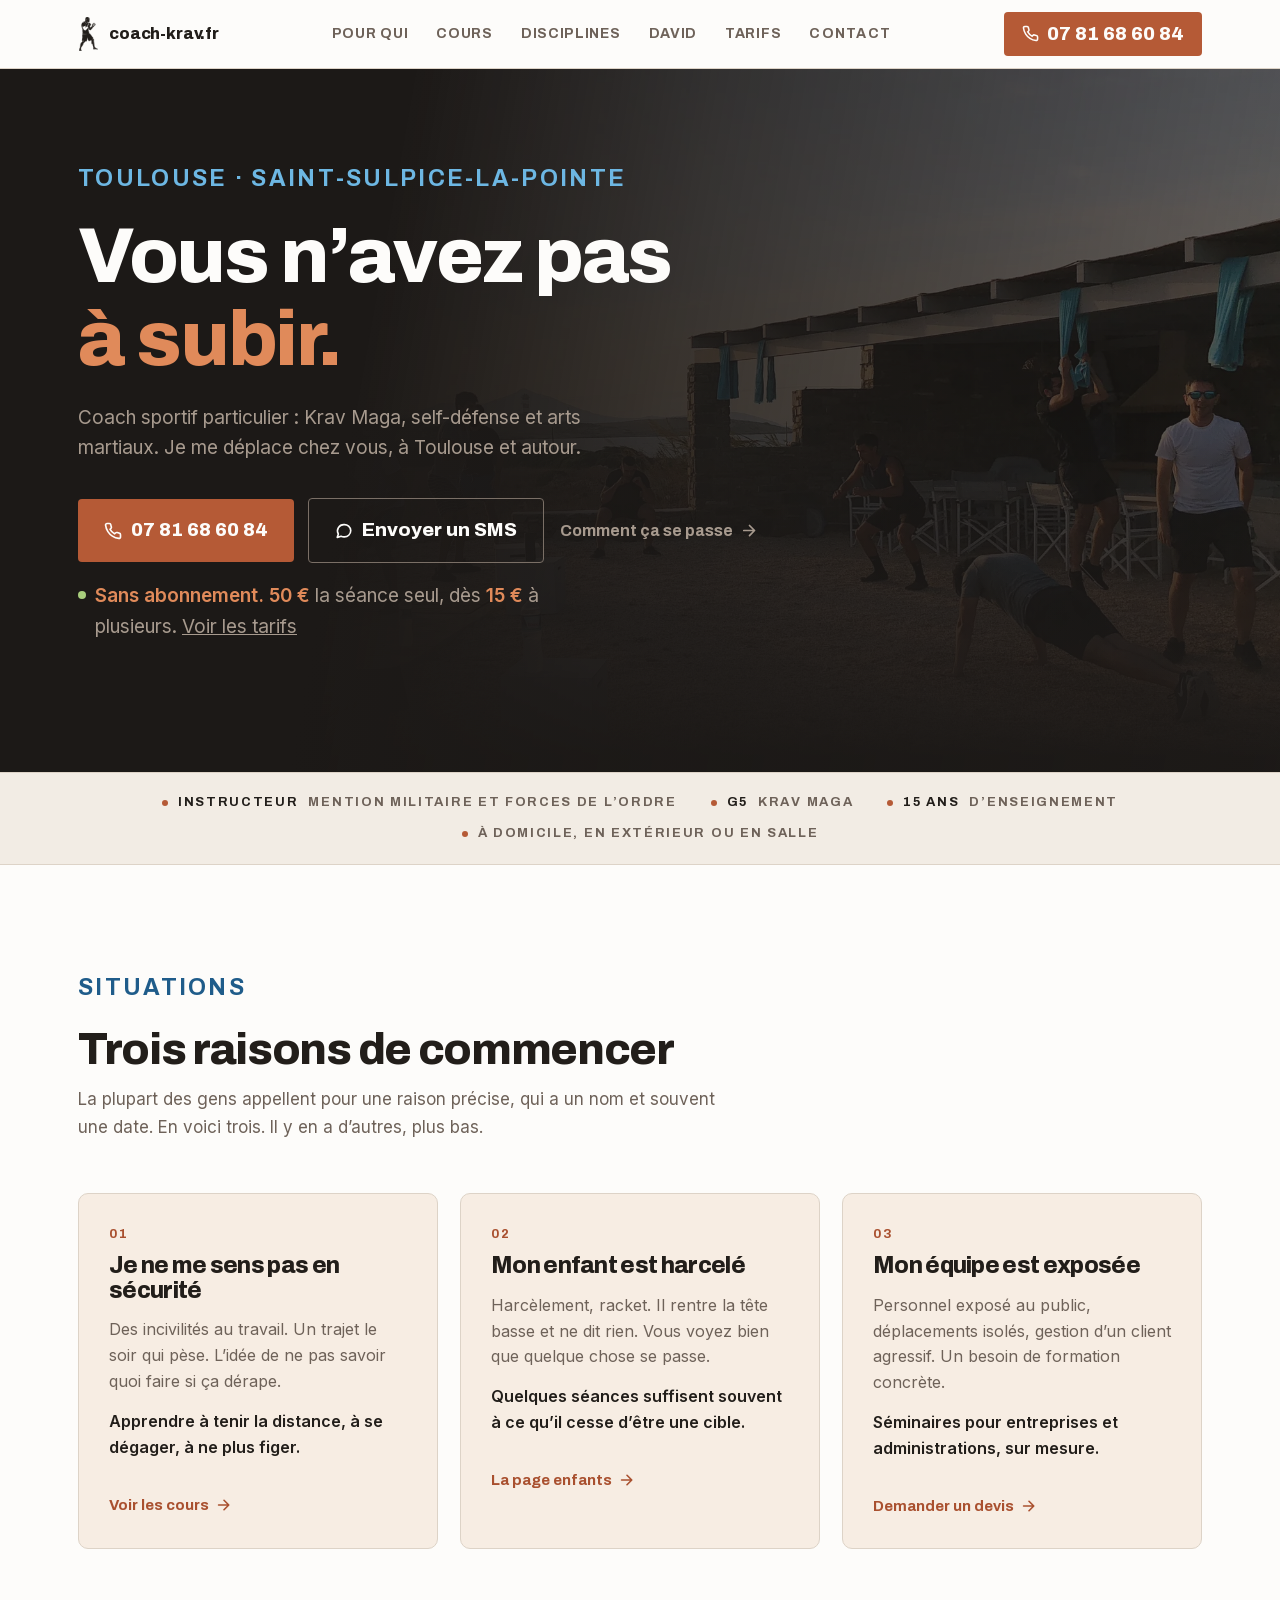
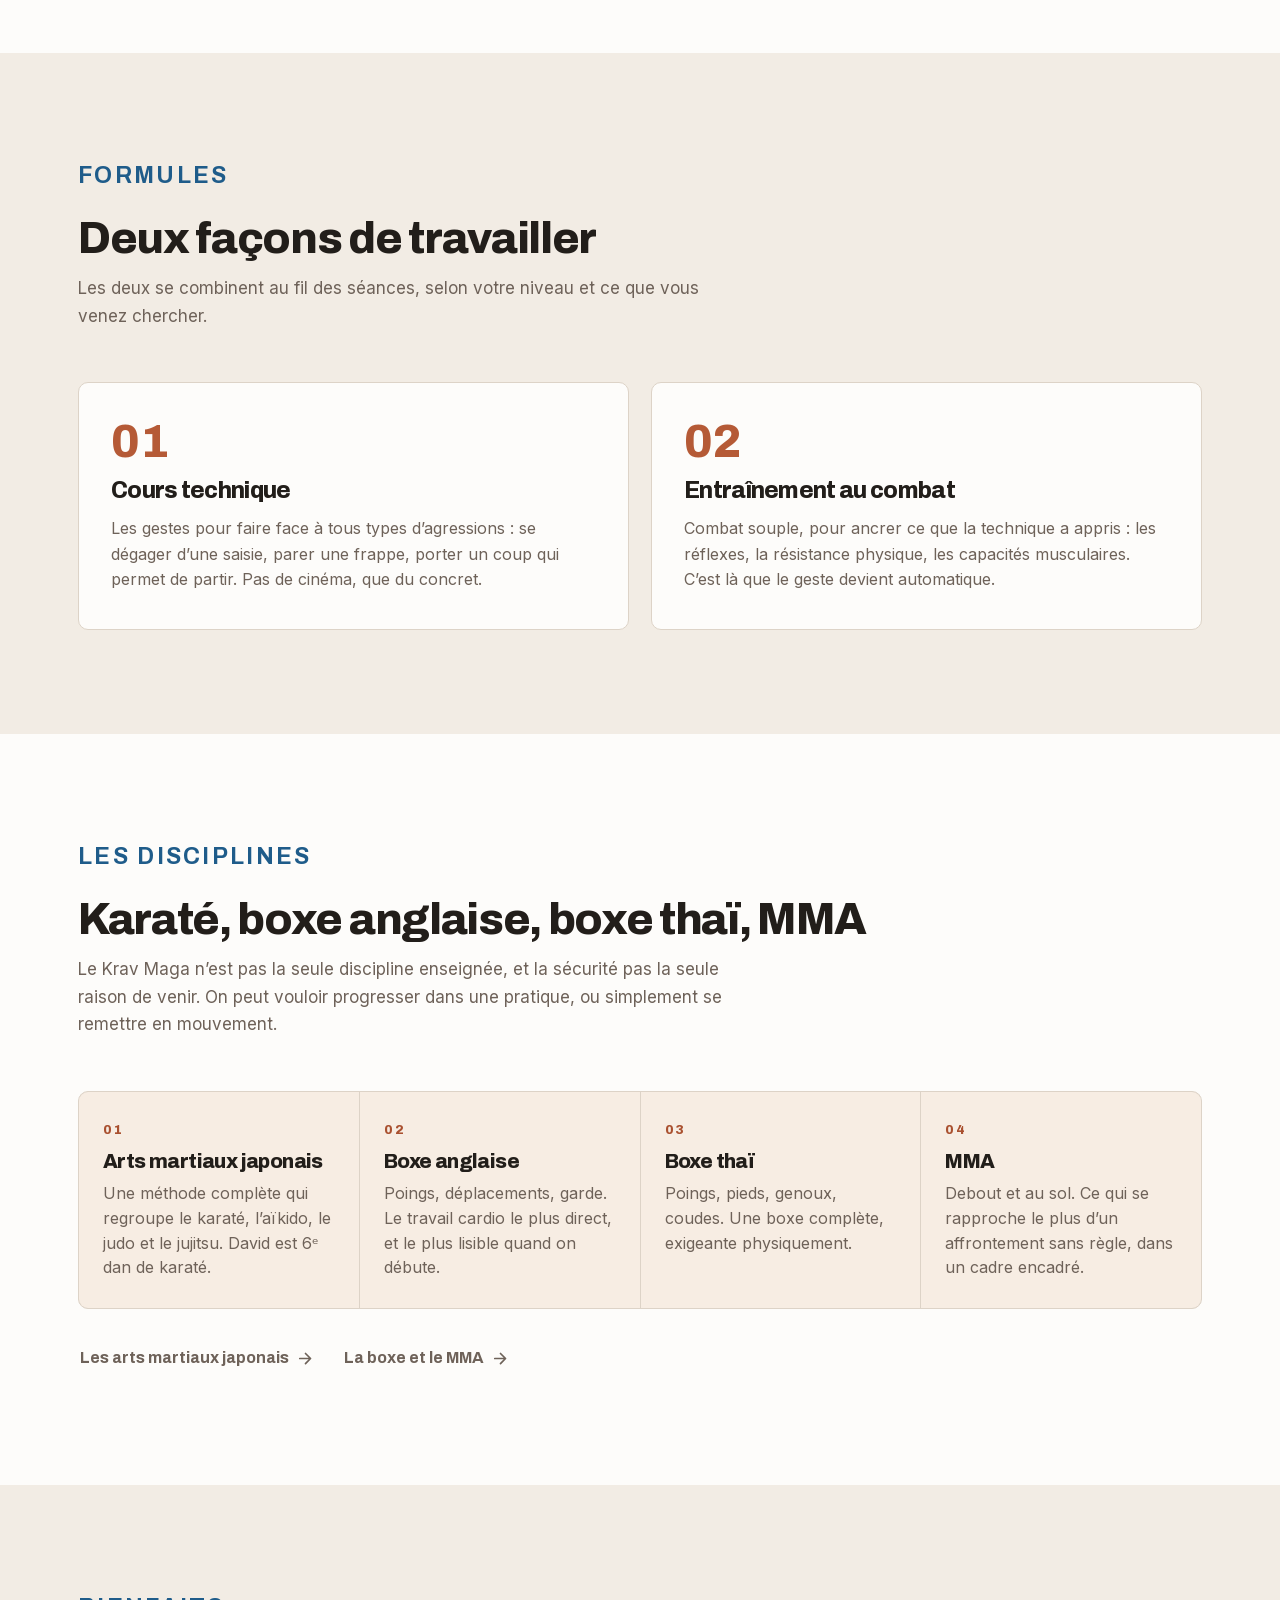
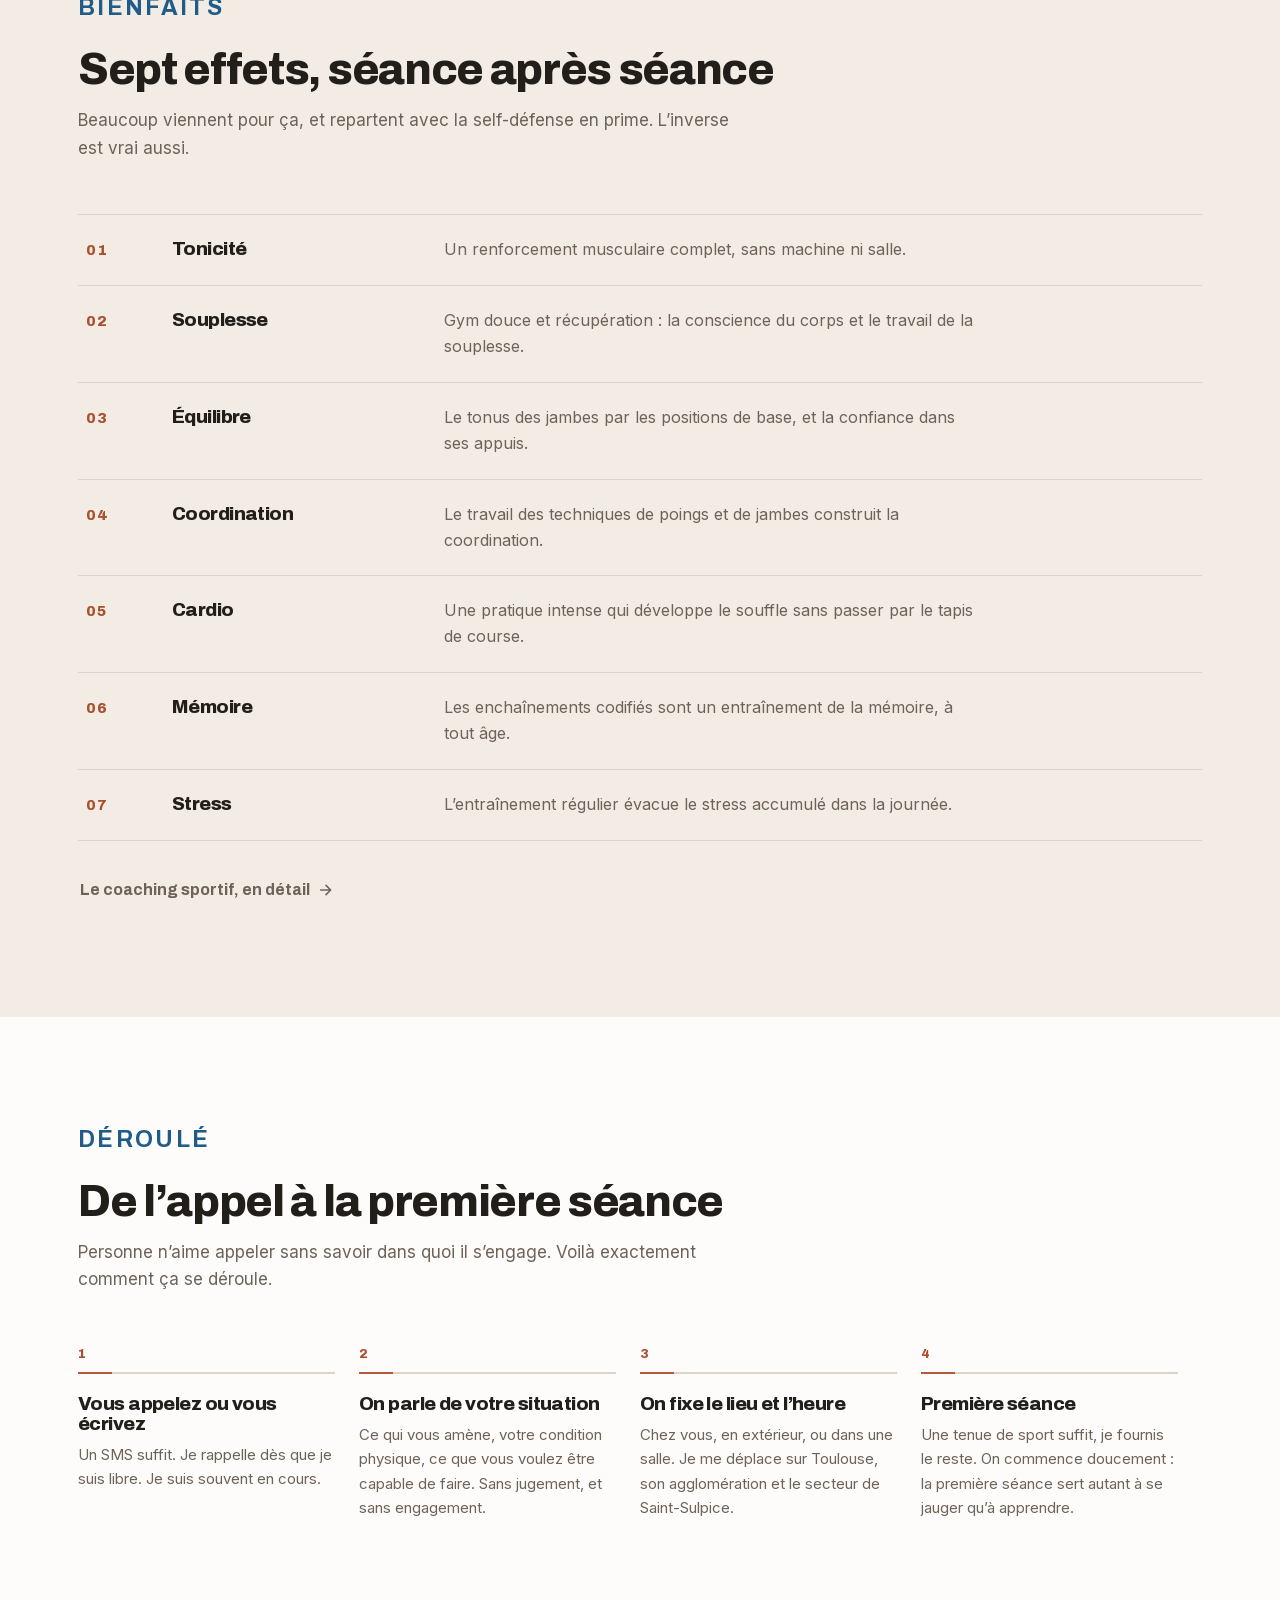
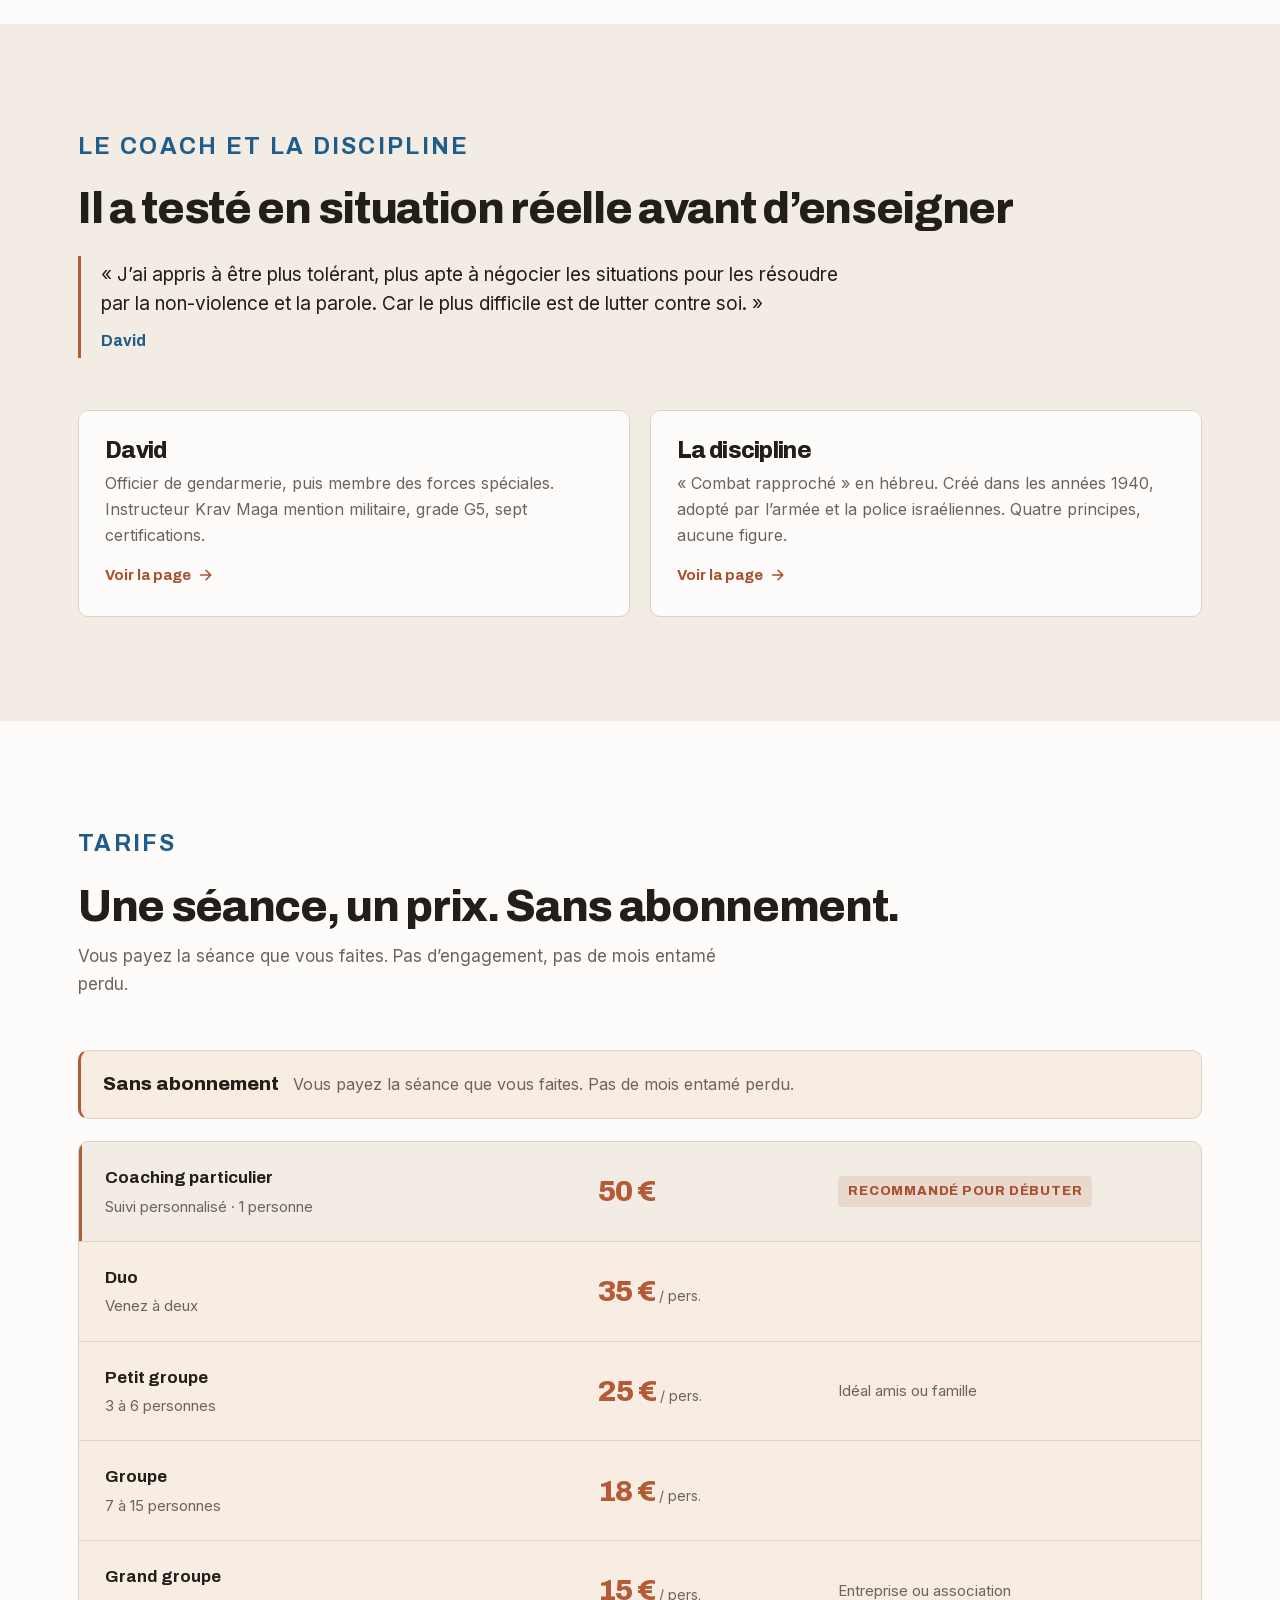
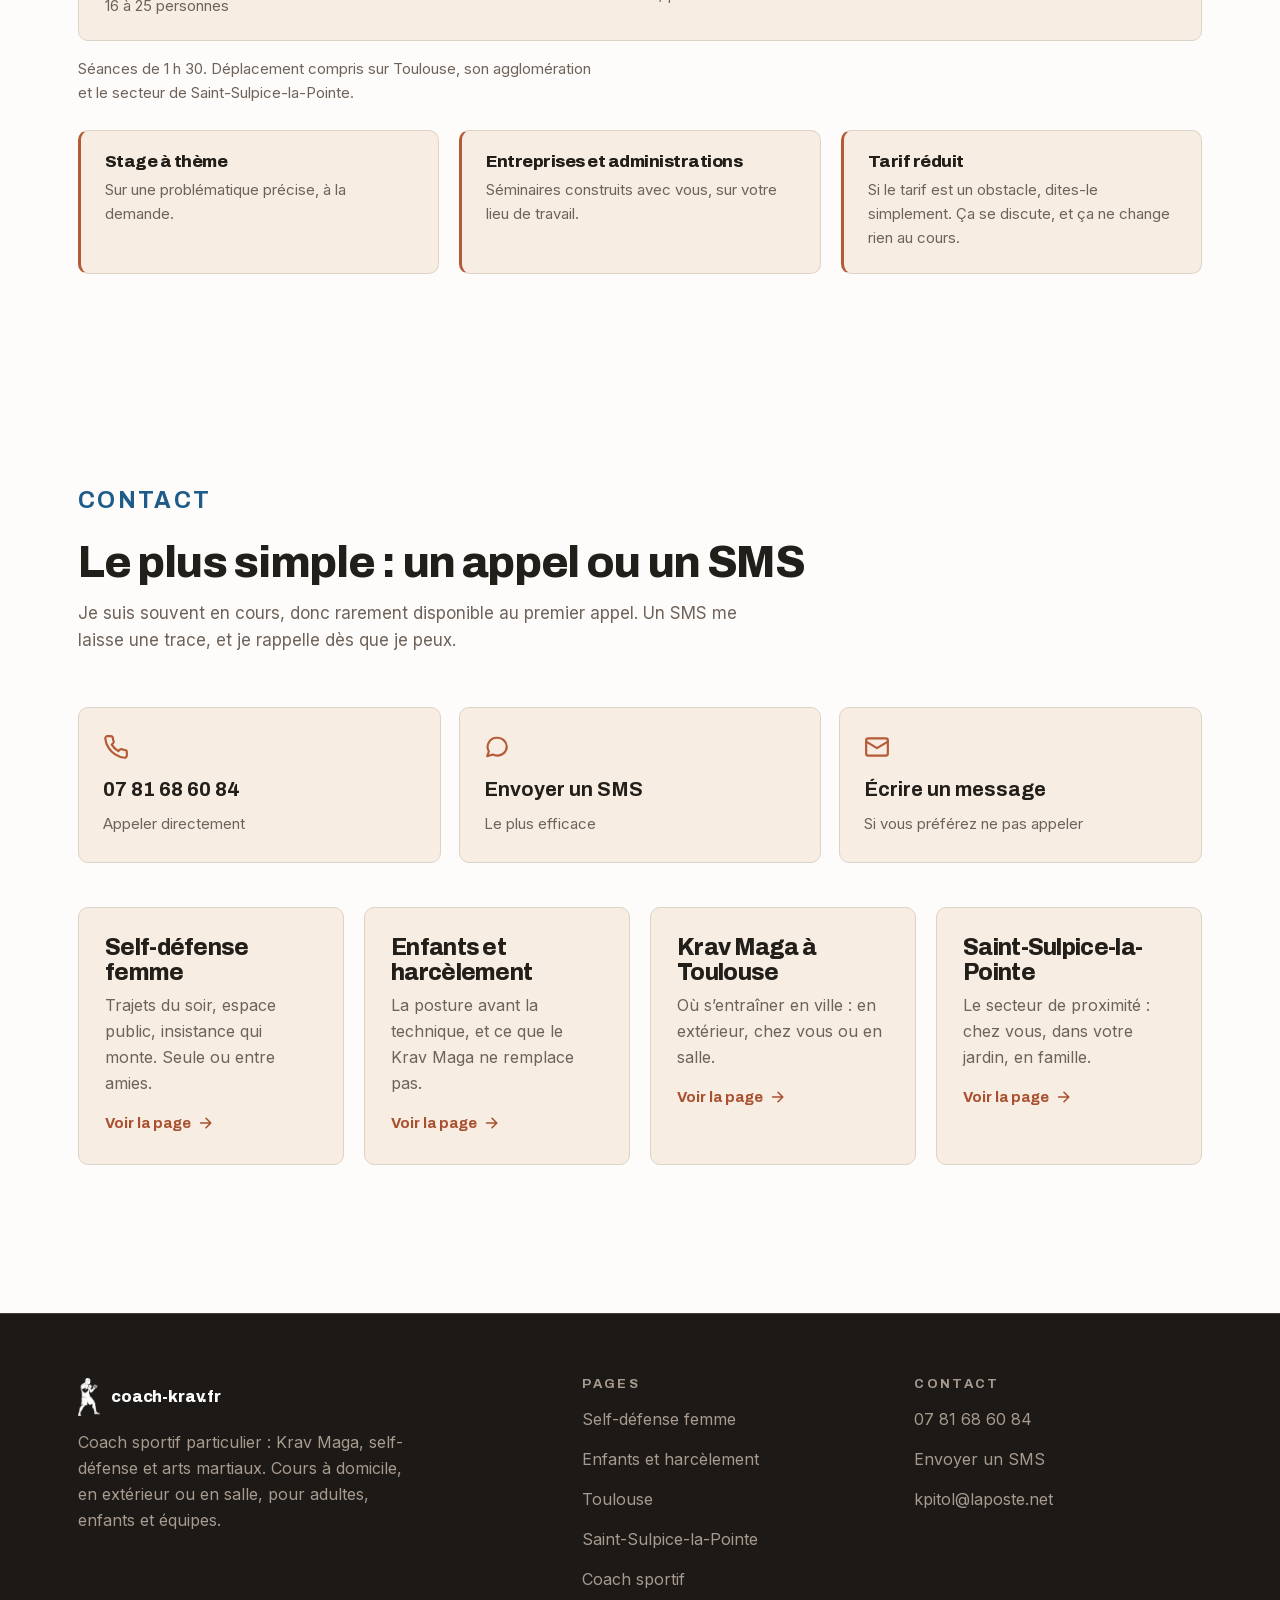
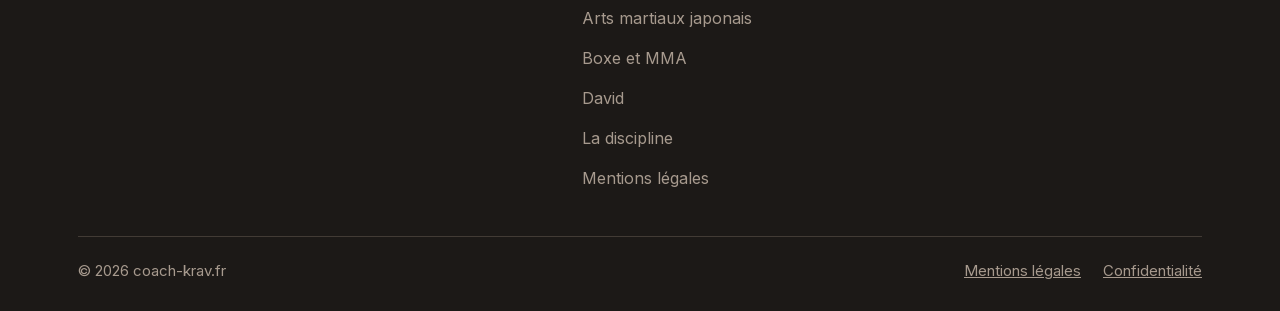
==== index.html @ d5f02aaf "feat(front): six pages ne menaient nulle part, et les donnees structurees annoncaient une savate L'a" ====
<!DOCTYPE html>
<html lang="fr">
<head>
<meta charset="UTF-8">
<meta name="viewport" content="width=device-width, initial-scale=1">
<title>Coach Krav Maga à Toulouse, self-défense à domicile</title>
<meta name="description" content="Coach sportif particulier à Toulouse : Krav Maga, self-défense, karaté, boxe et MMA. Ancien gendarme. À domicile ou en extérieur, sans abonnement.">
<meta name="author" content="coach-krav.fr">
<meta name="robots" content="index, follow">
<meta name="theme-color" content="#FDFCFA">
<link rel="canonical" href="https://coach-krav.fr/">

<meta property="og:type" content="website">
<meta property="og:locale" content="fr_FR">
<meta property="og:site_name" content="coach-krav.fr">
<meta property="og:title" content="Coach Krav Maga à Toulouse, self-défense à domicile">
<meta property="og:description" content="Instructeur Krav Maga mention militaire et forces de l’ordre. Cours particuliers à Toulouse et Saint-Sulpice-la-Pointe, à domicile ou en extérieur. Aussi karaté, boxe et MMA.">
<meta property="og:url" content="https://coach-krav.fr/">
<meta property="og:image" content="https://coach-krav.fr/assets/cours-groupe-1400.jpg">
<meta property="og:image:width" content="1400">
<meta property="og:image:height" content="1050">
<meta property="og:image:alt" content="Cours collectif de Krav Maga en extérieur, en fin de journée">
<meta name="twitter:card" content="summary_large_image">

<link rel="icon" type="image/png" sizes="32x32" href="/assets/favicon-32.png">
<link rel="icon" type="image/png" sizes="16x16" href="/assets/favicon-16.png">
<link rel="apple-touch-icon" href="/assets/apple-touch-icon.png">
<link rel="manifest" href="/site.webmanifest">

<link rel="preload" as="style" href="/assets/site.css">
<link rel="preload" as="font" type="font/woff2" href="/assets/fonts/archivo-var.woff2" crossorigin>
<link rel="preload" as="font" type="font/woff2" href="/assets/fonts/inter-var.woff2" crossorigin>
<link rel="preload" as="image" href="/assets/cours-groupe-1200.webp" imagesrcset="/assets/cours-groupe-800.webp 800w, /assets/cours-groupe-1200.webp 1200w, /assets/cours-groupe-2000.webp 2000w" imagesizes="100vw" fetchpriority="high">

<style>@font-face{font-family:Archivo;src:url(/assets/fonts/archivo-var.woff2) format('woff2');font-weight:100 900;font-style:normal;font-display:swap}@font-face{font-family:InterVF;src:url(/assets/fonts/inter-var.woff2) format('woff2');font-weight:100 900;font-style:normal;font-display:swap}</style>
<link rel="stylesheet" href="/assets/site.css">

<script type="application/ld+json">
{
  "@context":"https://schema.org",
  "@type":"SportsActivityLocation",
  "name":"coach-krav.fr, Coach Krav Maga Toulouse",
  "description":"Coach particulier de Krav Maga, self-défense et sports de combat. Cours à domicile, en extérieur ou en salle, sur Toulouse et Saint-Sulpice-la-Pointe.",
  "url":"https://coach-krav.fr/",
  "image":"https://coach-krav.fr/assets/cours-groupe-1400.jpg",
  "telephone":"+33781686084",
  "priceRange":"15€ - 50€",
  "currenciesAccepted":"EUR",
  "address":{"@type":"PostalAddress","addressLocality":"Saint-Sulpice-la-Pointe","postalCode":"81370","addressRegion":"Occitanie","addressCountry":"FR"},
  "areaServed":[
    {"@type":"City","name":"Toulouse"},
    {"@type":"City","name":"Saint-Sulpice-la-Pointe"},
    {"@type":"AdministrativeArea","name":"Haute-Garonne"},
    {"@type":"AdministrativeArea","name":"Tarn"}
  ],
  "sport":["Krav Maga","Self-défense","Karaté","Aïkido","Judo","Jujitsu","Boxe anglaise","Boxe thaïlandaise","Arts martiaux mixtes"],
  "makesOffer":[
    {"@type":"Offer","name":"Cours particulier","price":"50","priceCurrency":"EUR"},
    {"@type":"Offer","name":"Cours à deux","price":"35","priceCurrency":"EUR"},
    {"@type":"Offer","name":"Petit groupe, 3 à 6 personnes","price":"25","priceCurrency":"EUR"}
  ]
}
</script>
</head>
<body>

<a class="skip" href="#contenu">Aller au contenu</a>

<header id="tete">
  <div class="wrap tete">
    <a class="marque" href="#haut" aria-label="coach-krav.fr, accueil">
      <span class="marque-glyphe" aria-hidden="true"></span>
      <span>coach-krav.fr</span>
    </a>
    <nav class="nav" id="menu" aria-label="Navigation principale">
      <a href="#situations">Pour qui</a>
      <a href="#formules">Cours</a>
      <a href="#disciplines">Disciplines</a>
      <a href="/le-coach/">David</a>
      <a href="#tarifs">Tarifs</a>
      <button type="button" class="nav-bouton" data-ouvre="ecrire">Contact</button>
    </nav>
    <a class="tel-tete" href="tel:+33781686084">
      <svg viewBox="0 0 24 24" fill="none" stroke="currentColor" stroke-width="2.2" stroke-linecap="round" aria-hidden="true" style="width:17px;height:17px"><path d="M22 16.9v3a2 2 0 0 1-2.2 2 19.8 19.8 0 0 1-8.6-3.1 19.5 19.5 0 0 1-6-6A19.8 19.8 0 0 1 2.1 4.2 2 2 0 0 1 4.1 2h3a2 2 0 0 1 2 1.7c.1.9.3 1.8.7 2.7a2 2 0 0 1-.5 2.1L8.1 9.8a16 16 0 0 0 6 6l1.3-1.2a2 2 0 0 1 2.1-.5c.9.4 1.8.6 2.7.7a2 2 0 0 1 1.8 2.1z"/></svg>
      07 81 68 60 84
    </a>
    <button class="burger" id="burger" aria-label="Ouvrir le menu" aria-expanded="false" aria-controls="menu">
      <svg viewBox="0 0 24 24" fill="none" stroke="currentColor" stroke-width="2.2" stroke-linecap="round" aria-hidden="true"><path d="M3 6h18M3 12h18M3 18h18"/></svg>
    </button>
  </div>
</header>

<main id="contenu">

<section class="hero" id="haut">
  <div class="hero-photo">
    <picture>
      <source type="image/webp" srcset="/assets/cours-groupe-800.webp 800w, /assets/cours-groupe-1200.webp 1200w, /assets/cours-groupe-2000.webp 2000w" sizes="100vw">
      <img src="/assets/cours-groupe-1400.jpg" srcset="/assets/cours-groupe-800.jpg 800w, /assets/cours-groupe-1400.jpg 1400w" sizes="100vw" alt="Cours collectif de Krav Maga en extérieur, en fin de journée" width="1400" height="1050" fetchpriority="high">
    </picture>
  </div>
  <div class="hero-voile"></div>
  <div class="wrap">
    <div class="hero-in">
      <p class="eyebrow">Toulouse · Saint-Sulpice-la-Pointe</p>
      <h1>Vous n’avez pas<em>à subir.</em></h1>
      <p>Coach sportif particulier : Krav Maga, self-défense et arts martiaux. Je me déplace chez vous, à Toulouse et autour.</p>
      <div class="actes">
        <a class="btn btn-1" href="tel:+33781686084">
          <svg viewBox="0 0 24 24" fill="none" stroke="currentColor" stroke-width="2.2" stroke-linecap="round" aria-hidden="true"><path d="M22 16.9v3a2 2 0 0 1-2.2 2 19.8 19.8 0 0 1-8.6-3.1 19.5 19.5 0 0 1-6-6A19.8 19.8 0 0 1 2.1 4.2 2 2 0 0 1 4.1 2h3a2 2 0 0 1 2 1.7c.1.9.3 1.8.7 2.7a2 2 0 0 1-.5 2.1L8.1 9.8a16 16 0 0 0 6 6l1.3-1.2a2 2 0 0 1 2.1-.5c.9.4 1.8.6 2.7.7a2 2 0 0 1 1.8 2.1z"/></svg>
          07 81 68 60 84
        </a>
        <a class="btn btn-2" href="sms:+33781686084?&amp;body=Bonjour, je souhaite des informations sur les cours.">
          <svg viewBox="0 0 24 24" fill="none" stroke="currentColor" stroke-width="2.2" stroke-linecap="round" stroke-linejoin="round" aria-hidden="true"><path d="M21 11.5a8.4 8.4 0 0 1-9 8.4 8.9 8.9 0 0 1-3.9-.9L3 20.5l1.5-4.4A8.4 8.4 0 0 1 12 3.5a8.4 8.4 0 0 1 9 8z"/></svg>
          Envoyer un SMS
        </a>
        <a class="lien-doux" href="#deroule">Comment ça se passe<span aria-hidden="true"></span></a>
      </div>
      <p class="note"><span><b>Sans abonnement.</b> <b>50 €</b> la séance seul, dès <b>15 €</b> à plusieurs. <a href="#tarifs">Voir les tarifs</a></span></p>
    </div>
  </div>
</section>

<div class="preuve">
  <div class="wrap">
    <ul>
      <li><b>Instructeur</b> mention militaire et forces de l’ordre</li>
      <li><b>G5</b> Krav Maga</li>
      <li><b>15 ans</b> d’enseignement</li>
      <li>À domicile, en extérieur ou en salle</li>
    </ul>
  </div>
</div>

<nav class="rail" aria-label="Sections de la page">
  <a href="#situations">Pour qui</a>
  <a href="#formules">Cours</a>
  <a href="#disciplines">Disciplines</a>
  <a href="#bienfaits">Bienfaits</a>
  <a href="#deroule">Déroulé</a>
  <a href="#fond">David</a>
  <a href="#tarifs">Tarifs</a>
  <a href="#contact">Contact</a>
</nav>

<section class="sec" id="situations">
  <div class="wrap">
    <div class="head monte">
      <p class="eyebrow">Situations</p>
      <h2>Trois raisons de commencer</h2>
      <p class="lead">La plupart des gens appellent pour une raison précise, qui a un nom et souvent une date. En voici trois. Il y en a d’autres, plus bas.</p>
    </div>
    <div class="trio">
      <details class="sit monte" open>
        <summary><h3><span class="sit-n">01</span>Je ne me sens pas en sécurité</h3></summary>
        <p>Des incivilités au travail. Un trajet le soir qui pèse. L’idée de ne pas savoir quoi faire si ça dérape.</p>
        <p class="rep">Apprendre à tenir la distance, à se dégager, à ne plus figer.</p>
        <a class="go" href="#formules">Voir les cours</a>
      </details>
      <details class="sit monte" open>
        <summary><h3><span class="sit-n">02</span>Mon enfant est harcelé</h3></summary>
        <p>Harcèlement, racket. Il rentre la tête basse et ne dit rien. Vous voyez bien que quelque chose se passe.</p>
        <p class="rep">Quelques séances suffisent souvent à ce qu’il cesse d’être une cible.</p>
        <a class="go" href="/enfants/">La page enfants</a>
      </details>
      <details class="sit monte" open>
        <summary><h3><span class="sit-n">03</span>Mon équipe est exposée</h3></summary>
        <p>Personnel exposé au public, déplacements isolés, gestion d’un client agressif. Un besoin de formation concrète.</p>
        <p class="rep">Séminaires pour entreprises et administrations, sur mesure.</p>
        <a class="go" href="#contact">Demander un devis</a>
      </details>
    </div>
  </div>
</section>

<section class="sec sec--pierre" id="formules">
  <div class="wrap">
    <div class="head monte">
      <p class="eyebrow">Formules</p>
      <h2>Deux façons de travailler</h2>
      <p class="lead">Les deux se combinent au fil des séances, selon votre niveau et ce que vous venez chercher.</p>
    </div>
    <div class="duo">
      <article class="form-c monte">
        <p class="n">01</p>
        <h3>Cours technique</h3>
        <p>Les gestes pour faire face à tous types d’agressions : se dégager d’une saisie, parer une frappe, porter un coup qui permet de partir. Pas de cinéma, que du concret.</p>
      </article>
      <article class="form-c monte">
        <p class="n">02</p>
        <h3>Entraînement au combat</h3>
        <p>Combat souple, pour ancrer ce que la technique a appris : les réflexes, la résistance physique, les capacités musculaires. C’est là que le geste devient automatique.</p>
      </article>
    </div>
  </div>
</section>

<section class="sec" id="disciplines">
  <div class="wrap">
    <div class="head monte">
      <p class="eyebrow">Les disciplines</p>
      <h2>Karaté, boxe anglaise, boxe thaï, MMA</h2>
      <p class="lead">Le Krav Maga n’est pas la seule discipline enseignée, et la sécurité pas la seule raison de venir. On peut vouloir progresser dans une pratique, ou simplement se remettre en mouvement.</p>
    </div>
    <div class="princ monte">
      <div>
        <p class="n">01</p><h3>Arts martiaux japonais</h3>
        <p>Une méthode complète qui regroupe le karaté, l’aïkido, le judo et le jujitsu. David est 6ᵉ dan de karaté.</p>
      </div>
      <div>
        <p class="n">02</p><h3>Boxe anglaise</h3>
        <p>Poings, déplacements, garde. Le travail cardio le plus direct, et le plus lisible quand on débute.</p>
      </div>
      <div>
        <p class="n">03</p><h3>Boxe thaï</h3>
        <p>Poings, pieds, genoux, coudes. Une boxe complète, exigeante physiquement.</p>
      </div>
      <div>
        <p class="n">04</p><h3>MMA</h3>
        <p>Debout et au sol. Ce qui se rapproche le plus d’un affrontement sans règle, dans un cadre encadré.</p>
      </div>
    </div>
    <div class="apres-grille">
      <a class="lien-doux" href="/arts-martiaux/">Les arts martiaux japonais<span aria-hidden="true"></span></a>
      <a class="lien-doux" href="/boxe-et-mma/">La boxe et le MMA<span aria-hidden="true"></span></a>
    </div>
  </div>
</section>

<section class="sec sec--pierre" id="bienfaits">
  <div class="wrap">
    <div class="head monte">
      <p class="eyebrow">Bienfaits</p>
      <h2>Sept effets, séance après séance</h2>
      <p class="lead">Beaucoup viennent pour ça, et repartent avec la self-défense en prime. L’inverse est vrai aussi.</p>
    </div>
    <div class="bloc-deplie">
    <ul class="bien monte" id="liste-bienfaits">
      <li><span class="num">01</span><h3>Tonicité</h3><p>Un renforcement musculaire complet, sans machine ni salle.</p></li>
      <li><span class="num">02</span><h3>Souplesse</h3><p>Gym douce et récupération : la conscience du corps et le travail de la souplesse.</p></li>
      <li><span class="num">03</span><h3>Équilibre</h3><p>Le tonus des jambes par les positions de base, et la confiance dans ses appuis.</p></li>
      <li><span class="num">04</span><h3>Coordination</h3><p>Le travail des techniques de poings et de jambes construit la coordination.</p></li>
      <li><span class="num">05</span><h3>Cardio</h3><p>Une pratique intense qui développe le souffle sans passer par le tapis de course.</p></li>
      <li><span class="num">06</span><h3>Mémoire</h3><p>Les enchaînements codifiés sont un entraînement de la mémoire, à tout âge.</p></li>
      <li><span class="num">07</span><h3>Stress</h3><p>L’entraînement régulier évacue le stress accumulé dans la journée.</p></li>
    </ul>
    <button type="button" class="deplier" data-nom="bienfaits" data-deplie="liste-bienfaits" data-garde="3" aria-expanded="false" aria-controls="liste-bienfaits" hidden></button>
    <div class="apres-grille">
      <a class="lien-doux" href="/coach-sportif/">Le coaching sportif, en détail<span aria-hidden="true"></span></a>
    </div>
    </div>
  </div>
</section>

<section class="sec" id="deroule">
  <div class="wrap">
    <div class="head monte">
      <p class="eyebrow">Déroulé</p>
      <h2>De l’appel à la première séance</h2>
      <p class="lead">Personne n’aime appeler sans savoir dans quoi il s’engage. Voilà exactement comment ça se déroule.</p>
    </div>
    <ol class="pas monte">
      <li>
        <h3>Vous appelez ou vous écrivez</h3>
        <div class="barre"></div>
        <p>Un SMS suffit. Je rappelle dès que je suis libre. Je suis souvent en cours.</p>
      </li>
      <li>
        <h3>On parle de votre situation</h3>
        <div class="barre"></div>
        <p>Ce qui vous amène, votre condition physique, ce que vous voulez être capable de faire. Sans jugement, et sans engagement.</p>
      </li>
      <li>
        <h3>On fixe le lieu et l’heure</h3>
        <div class="barre"></div>
        <p>Chez vous, en extérieur, ou dans une salle. Je me déplace sur Toulouse, son agglomération et le secteur de Saint-Sulpice.</p>
      </li>
      <li>
        <h3>Première séance</h3>
        <div class="barre"></div>
        <p>Une tenue de sport suffit, je fournis le reste. On commence doucement : la première séance sert autant à se jauger qu’à apprendre.</p>
      </li>
    </ol>
  </div>
</section>

<section class="sec sec--pierre" id="fond">
  <div class="wrap">
    <div class="head monte">
      <p class="eyebrow">Le coach et la discipline</p>
      <h2>Il a testé en situation réelle avant d’enseigner</h2>
      <blockquote>« J’ai appris à être plus tolérant, plus apte à négocier les situations pour les résoudre par la non-violence et la parole. Car le plus difficile est de lutter contre soi. »<cite>David</cite></blockquote>
    </div>
    <div class="renvois monte">
      <a class="renvoi" href="/le-coach/">
        <h3>David</h3>
        <p>Officier de gendarmerie, puis membre des forces spéciales. Instructeur Krav Maga mention militaire, grade G5, sept certifications.</p>
        <span>Voir la page</span>
      </a>
      <a class="renvoi" href="/la-discipline/">
        <h3>La discipline</h3>
        <p>« Combat rapproché » en hébreu. Créé dans les années 1940, adopté par l’armée et la police israéliennes. Quatre principes, aucune figure.</p>
        <span>Voir la page</span>
      </a>
    </div>
  </div>
</section>

<section class="sec" id="tarifs">
  <div class="wrap">
    <div class="head monte">
      <p class="eyebrow">Tarifs</p>
      <h2>Une séance, un prix. Sans abonnement.</h2>
      <p class="lead">Vous payez la séance que vous faites. Pas d’engagement, pas de mois entamé perdu.</p>
    </div>
    <div class="offre monte">
      <b>Sans abonnement</b>
      <span>Vous payez la séance que vous faites. Pas de mois entamé perdu.</span>
    </div>
    <div class="tarifs monte">
      <div class="l l--phare">
        <div><p class="t">Coaching particulier</p><p class="d">Suivi personnalisé · 1 personne</p></div>
        <p class="p">50 €</p>
        <p class="m"><span class="ecusson">Recommandé pour débuter</span></p>
      </div>
      <div class="l">
        <div><p class="t">Duo</p><p class="d">Venez à deux</p></div>
        <p class="p">35 €<small> / pers.</small></p>
        <p class="m"></p>
      </div>
      <div class="l">
        <div><p class="t">Petit groupe</p><p class="d">3 à 6 personnes</p></div>
        <p class="p">25 €<small> / pers.</small></p>
        <p class="m">Idéal amis ou famille</p>
      </div>
      <div class="l">
        <div><p class="t">Groupe</p><p class="d">7 à 15 personnes</p></div>
        <p class="p">18 €<small> / pers.</small></p>
        <p class="m"></p>
      </div>
      <div class="l">
        <div><p class="t">Grand groupe</p><p class="d">16 à 25 personnes</p></div>
        <p class="p">15 €<small> / pers.</small></p>
        <p class="m">Entreprise ou association</p>
      </div>
    </div>
    <p class="duree">Séances de 1 h 30. Déplacement compris sur Toulouse, son agglomération et le secteur de Saint-Sulpice-la-Pointe.</p>
    <div class="extras monte">
      <div><h3>Stage à thème</h3><p>Sur une problématique précise, à la demande.</p></div>
      <div><h3>Entreprises et administrations</h3><p>Séminaires construits avec vous, sur votre lieu de travail.</p></div>
      <div><h3>Tarif réduit</h3><p>Si le tarif est un obstacle, dites-le simplement. Ça se discute, et ça ne change rien au cours.</p></div>
    </div>
  </div>
</section>

<section class="sec" id="contact">
  <div class="wrap">
    <div class="head monte">
      <p class="eyebrow">Contact</p>
      <h2>Le plus simple : un appel ou un SMS</h2>
      <p class="lead">Je suis souvent en cours, donc rarement disponible au premier appel. Un SMS me laisse une trace, et je rappelle dès que je peux.</p>
    </div>
    <div class="canaux monte">
      <a class="canal" href="tel:+33781686084">
        <svg viewBox="0 0 24 24" fill="none" stroke="currentColor" stroke-width="2" stroke-linecap="round" aria-hidden="true"><path d="M22 16.9v3a2 2 0 0 1-2.2 2 19.8 19.8 0 0 1-8.6-3.1 19.5 19.5 0 0 1-6-6A19.8 19.8 0 0 1 2.1 4.2 2 2 0 0 1 4.1 2h3a2 2 0 0 1 2 1.7c.1.9.3 1.8.7 2.7a2 2 0 0 1-.5 2.1L8.1 9.8a16 16 0 0 0 6 6l1.3-1.2a2 2 0 0 1 2.1-.5c.9.4 1.8.6 2.7.7a2 2 0 0 1 1.8 2.1z"/></svg>
        <b>07 81 68 60 84</b>
        <span>Appeler directement</span>
      </a>
      <a class="canal" href="sms:+33781686084?&amp;body=Bonjour, je souhaite des informations sur les cours.">
        <svg viewBox="0 0 24 24" fill="none" stroke="currentColor" stroke-width="2" stroke-linecap="round" stroke-linejoin="round" aria-hidden="true"><path d="M21 11.5a8.4 8.4 0 0 1-9 8.4 8.9 8.9 0 0 1-3.9-.9L3 20.5l1.5-4.4A8.4 8.4 0 0 1 12 3.5a8.4 8.4 0 0 1 9 8z"/></svg>
        <b>Envoyer un SMS</b>
        <span>Le plus efficace</span>
      </a>
      <button class="canal" type="button" data-ouvre="ecrire">
        <svg viewBox="0 0 24 24" fill="none" stroke="currentColor" stroke-width="2" stroke-linecap="round" stroke-linejoin="round" aria-hidden="true"><rect x="2" y="4" width="20" height="16" rx="2"/><path d="m2 7 10 6 10-6"/></svg>
        <b>Écrire un message</b>
        <span>Si vous préférez ne pas appeler</span>
      </button>
    </div>

    <div class="renvois quatre monte">
      <a class="renvoi" href="/femmes/">
        <h3>Self-défense femme</h3>
        <p>Trajets du soir, espace public, insistance qui monte. Seule ou entre amies.</p>
        <span>Voir la page</span>
      </a>
      <a class="renvoi" href="/enfants/">
        <h3>Enfants et harcèlement</h3>
        <p>La posture avant la technique, et ce que le Krav Maga ne remplace pas.</p>
        <span>Voir la page</span>
      </a>
      <a class="renvoi" href="/toulouse/">
        <h3>Krav Maga à Toulouse</h3>
        <p>Où s’entraîner en ville : en extérieur, chez vous ou en salle.</p>
        <span>Voir la page</span>
      </a>
      <a class="renvoi" href="/saint-sulpice/">
        <h3>Saint-Sulpice-la-Pointe</h3>
        <p>Le secteur de proximité : chez vous, dans votre jardin, en famille.</p>
        <span>Voir la page</span>
      </a>
    </div>
  </div>
</section>

</main>

<footer>
  <div class="wrap">
    <div class="pied">
      <div>
        <a class="marque" href="#haut" aria-label="coach-krav.fr, accueil">
          <span class="marque-glyphe marque-glyphe--pied" aria-hidden="true"></span>
          <span>coach-krav.fr</span>
        </a>
        <p class="desc">Coach sportif particulier : Krav Maga, self-défense et arts martiaux. Cours à domicile, en extérieur ou en salle, pour adultes, enfants et équipes.</p>
      </div>
      <div>
        <h2>Pages</h2>
        <ul>
          <li><a href="/femmes/">Self-défense femme</a></li>
          <li><a href="/enfants/">Enfants et harcèlement</a></li>
          <li><a href="/toulouse/">Toulouse</a></li>
          <li><a href="/saint-sulpice/">Saint-Sulpice-la-Pointe</a></li>
          <li><a href="/coach-sportif/">Coach sportif</a></li>
          <li><a href="/arts-martiaux/">Arts martiaux japonais</a></li>
          <li><a href="/boxe-et-mma/">Boxe et MMA</a></li>
          <li><a href="/le-coach/">David</a></li>
          <li><a href="/la-discipline/">La discipline</a></li>
          <li><a href="/mentions/">Mentions légales</a></li>
        </ul>
      </div>
      <div>
        <h2>Contact</h2>
        <ul>
          <li><a href="tel:+33781686084">07 81 68 60 84</a></li>
          <li><a href="sms:+33781686084">Envoyer un SMS</a></li>
          <li><a href="mailto:kpitol@laposte.net">kpitol@laposte.net</a></li>
        </ul>
      </div>
    </div>
    <div class="bas">
      <span>© 2026 coach-krav.fr</span>
      <nav aria-label="Informations légales">
        <a href="/mentions/#mentions">Mentions légales</a>
        <a href="/mentions/#confidentialite">Confidentialité</a>
      </nav>
    </div>
  </div>
</footer>

<div class="pouce">
  <a class="btn btn-1" href="tel:+33781686084">07 81 68 60 84</a>
  <a class="btn btn-2" href="sms:+33781686084?&amp;body=Bonjour, je souhaite des informations sur les cours.">SMS</a>
</div>



<script src="/assets/site.js" defer></script>

<dialog id="ecrire" aria-labelledby="ecrire-titre">
  <div class="vol">
    <button type="button" class="clore" data-ferme aria-label="Fermer">
      <svg viewBox="0 0 24 24" fill="none" stroke="currentColor" stroke-width="2.2" stroke-linecap="round" aria-hidden="true" style="width:18px;height:18px"><path d="M18 6 6 18M6 6l12 12"/></svg>
    </button>
    <h2 id="ecrire-titre">Votre message</h2>
    <p class="vol-intro">Le plus rapide reste <a href="tel:+33781686084">un appel</a> ou <a href="sms:+33781686084?&amp;body=Bonjour, je souhaite des informations sur les cours.">un SMS</a>. Mais si vous préférez écrire, c’est ici.</p>
    <form class="formulaire" id="msg" action="https://formspree.io/f/xaqlaapn" method="POST">
      <input type="hidden" name="_next" value="https://coach-krav.fr/merci/">
      <input type="hidden" name="_subject" value="Nouvelle demande depuis coach-krav.fr">
      <input type="text" name="_gotcha" tabindex="-1" autocomplete="off" style="position:absolute;left:-9999px" aria-hidden="true">
      <div class="rang">
        <div class="champ">
          <label for="c-nom">Nom</label>
          <input id="c-nom" name="nom" type="text" autocomplete="name" placeholder="Votre nom" required>
        </div>
        <div class="champ">
          <label for="c-tel">Téléphone</label>
          <input id="c-tel" name="telephone" type="tel" autocomplete="tel" inputmode="tel" placeholder="Pour vous rappeler" aria-describedby="c-joindre">
        </div>
      </div>
      <div class="rang">
        <div class="champ">
          <label for="c-mail">E-mail</label>
          <input id="c-mail" name="email" type="email" autocomplete="email" placeholder="Si vous préférez une réponse écrite" aria-describedby="c-joindre">
        </div>
      </div>
      <p class="joindre" id="c-joindre">Un numéro <b>ou</b> une adresse suffit : c’est vous qui choisissez comment on vous répond.</p>
      <div class="rang">
        <div class="champ">
          <label for="c-qui">Pour qui&nbsp;?</label>
          <select id="c-qui" name="pour_qui">
            <option value="Moi">Moi</option>
            <option value="Mon enfant">Mon enfant</option>
            <option value="Nous deux">Nous deux</option>
            <option value="Un groupe">Un groupe d’amis ou de famille</option>
            <option value="Mon equipe">Mon équipe, mon entreprise</option>
          </select>
        </div>
        <div class="champ">
          <label for="c-ou">Où&nbsp;?</label>
          <select id="c-ou" name="lieu">
            <option value="Toulouse">Toulouse ou agglomération</option>
            <option value="Saint-Sulpice">Saint-Sulpice-la-Pointe et alentours</option>
            <option value="Autre">Ailleurs, à voir ensemble</option>
          </select>
        </div>
      </div>
      <div class="champ">
        <label for="c-msg">Votre situation</label>
        <textarea id="c-msg" name="message" placeholder="Ce qui vous amène, votre niveau, vos disponibilités. Quelques mots suffisent." required></textarea>
      </div>
      <label class="coche" for="c-rgpd">
        <input id="c-rgpd" type="checkbox" name="consentement" value="oui" required>
        <span>J’accepte que ces informations servent uniquement à me répondre.</span>
      </label>
      <p class="hors-ue">Ce formulaire passe par un prestataire américain, vos données quittent donc l’Union européenne. <a href="/mentions/#confidentialite">Le détail est ici</a>. Un <a href="sms:+33781686084">SMS</a> arrive directement sur le téléphone de David, sans intermédiaire.</p>
      <button class="envoi" type="submit" id="c-envoi">Envoyer le message</button>
      <p class="retour" id="c-ok" role="status">Message envoyé. Je vous réponds dès que possible. <b>Sans nouvelle sous 48 h</b>, <a href="sms:+33781686084?&amp;body=Bonjour, je souhaite des informations sur les cours.">envoyez un SMS au 07 81 68 60 84</a> : il arrive directement sur le téléphone de David, sans intermédiaire.</p>
      <p class="retour" id="c-ko" role="alert">L’envoi n’a pas abouti. Votre message est toujours là : réessayez, <a href="sms:+33781686084?&amp;body=Bonjour, je souhaite des informations sur les cours.">envoyez un SMS</a>, ou écrivez à <a href="mailto:kpitol@laposte.net">kpitol@laposte.net</a>.</p>
    </form>
  </div>
</dialog>

<noscript><style>
  /* Sans script, une modale ne s'ouvre pas. On la rend alors au fil de la page,
     a sa place naturelle : mieux vaut un formulaire visible qu'un bouton mort. */
  dialog#ecrire{display:block;position:static;width:auto;max-width:820px;margin:0 auto 70px;background:var(--fond-carte)}
  dialog#ecrire .clore{display:none}
  [data-ouvre]{display:none!important}
</style></noscript>

</body>
</html>
---- assets/site.css ----
@font-face{font-family:Archivo;src:url(/assets/fonts/archivo-var.woff2) format('woff2');font-weight:100 900;font-style:normal;font-display:swap}
@font-face{font-family:InterVF;src:url(/assets/fonts/inter-var.woff2) format('woff2');font-weight:100 900;font-style:normal;font-display:swap}

/* ══════════════════════════════════════════════════════════════════════
   COUCHE 1 — LA DIRECTION GRAPHIQUE

   Le SEUL bloc de la feuille qui contienne une valeur de couleur.
   Changer de direction, c'est remplacer ce bloc et rien d'autre : les
   deux couches suivantes ne portent que des renvois, et le reste du
   fichier ne cite jamais un jeton --t-*.

   Direction en place : « Toulouse mesurée ». Les valeurs viennent de
   187 photographies de la ville lues pixel par pixel — 430 848 pixels
   classés par famille de teinte, la mediane des pixels REELS de chaque
   bande de luminosité, jamais une moyenne (une moyenne mélange le mur au
   soleil et le mur à l'ombre : elle fabrique de la boue).
   Le détail : _chantier/croquis/2026-09-09-charte-toulouse-mesuree.md

   Chaque teinte utilisée en transparence est donnée DEUX fois, en
   hexadécimal et en composantes, parce que rgba() ne sait pas lire un
   hexadécimal. Le garde _chantier/coherence.py refuse le commit si les
   deux se contredisent — sans lui, la duplication dériverait en silence.

   Les trois bornes @charte ci-dessous ne sont pas décoratives : le garde
   découpe le fichier dessus. Il vérifie qu'elles existent, qu'elles
   n'apparaissent qu'une fois et qu'elles sont dans l'ordre — un repère
   introuvable rend -1, et une tranche prise à -1 lit tout le fichier
   sans rien signaler.
   ══════════════════════════════════════════════════════════════════════ */
/* @charte:direction-debut */
:root{
  /* les fonds clairs — 42,7 % de Toulouse est neutre (pierre + blanc) */
  --t-blanc:#FDFCFA;
  --t-pierre-pale:#F2ECE4;
  --t-brique-pale:#F7EDE3;

  /* les fonds profonds — le héros et le pied, rien d'autre */
  --t-profond:#1C1917;         --t-profond-rgb:28,25,23;
  --t-profond-2:#2B2624;
  --t-abysse:#0E0C0B;          --t-abysse-rgb:14,12,11;

  /* les textes */
  --t-encre:#221E1A;           --t-encre-rgb:34,30,26;
  --t-pierre:#6E6259;
  --t-estompe:#A79A8E;

  /* les filets. Deux niveaux : le trait décoratif, et le contour d'un
     champ ou d'un bouton — celui-là tient 3:1, comme WCAG 1.4.11 l'exige
     des contours de composants. Les anciens plafonnaient à 1,4. */
  --t-filet:#DDD3C7;
  --t-contour:#8F8274;
  --t-filet-profond:#423B35;
  --t-contour-profond:#7A6F66;

  /* La brique. Deux corrections successives, toutes deux venues de l'œil
     avant l'instrument. D'abord #352612 : la valeur À L'OMBRE, et tout le
     site était marron. Puis #9C5228, médiane d'une bande de clarté
     0,30–0,70 — encore marron, parce qu'une photo de mur contient autant
     d'ombre que de soleil et que la médiane rend le mur en lumière
     MOYENNE, pas la couleur de la brique. La brique foraine vit à 16-18°
     et 44-54 % de clarté ; on y est.

     Deux jetons, et la raison de leur nombre : le petit texte exige
     4,5:1, ce qui plafonne l'accent à 42 % de clarté — six points sous
     la brique sèche. Le non-textuel et le grand texte n'exigent que 3:1 :
     ils prennent la franche, et c'est eux que l'œil lit comme « la
     couleur du site ». Détail :
     _chantier/croquis/2026-09-09-la-brique-est-trop-sombre-de-six-points.md

     Un troisieme jeton pour les aplats a existe une heure : il assombrissait
     le bouton du heros pour compenser qu'une grande surface parait plus claire
     qu'un glyphe. William l'a vu tout de suite, et il avait raison : ca faisait
     QUATRE briques a l'ecran, et un bouton d'une autre couleur que le mot juste
     au-dessus. Une compensation optique qui se voit n'est plus une compensation,
     c'est une incoherence. Un aplat porte donc exactement la brique de son
     contexte. */
  --t-brique:#A9502F;          --t-brique-rgb:169,80,47;
  /* #B85C38 rendait 4,43:1 avec le blanc — assez pour un libelle de 19 px en
     gras, pas pour les 15 px de la barre du pouce. Un point de clarte plus bas
     (47 -> 46 %) et il tient 4,57 : le bouton passe A TOUTE TAILLE, et la dette
     gagee sur la taille des libelles disparait. L'ecart est de dE 1,2 —
     invisible a l'oeil, decisif pour la sonde. */
  --t-brique-franche:#B55A36;  --t-brique-franche-rgb:181,90,54;
  --t-brique-claire:#E08A5A;   --t-brique-claire-rgb:224,138,90;

  /* la note bleue. 12,7 % des pixels et les plus hautes saturations de
     toute la mesure. Ce n'est pas un ajout : la richesse de Toulouse
     vient du pastel des teinturiers, une plante à teinture bleue. */
  --t-pastel:#1F5C8A;
  --t-ciel:#6DB7E3;

  /* la note verte — platanes, berges de la Garonne. 4,8 % des pixels. */
  --t-olive:#4F6B2A;           --t-olive-rgb:79,107,42;
  --t-olive-clair:#A8CE7C;     --t-olive-clair-rgb:168,206,124;

  /* l'alerte, qui n'appartient pas à la ville mais au message */
  --t-alerte:#A3231B;          --t-alerte-rgb:163,35,27;
  --t-alerte-claire:#FF9B93;   --t-alerte-claire-rgb:255,155,147;

  /* Le chevron du <select>, dessiné dans une adresse de données : une
     image de fond ne sait pas prendre currentColor. Son trait DOIT valoir
     --t-pierre ; le garde vérifie que les deux ne divergent pas. */
  --t-chevron:url("data:image/svg+xml;charset=utf-8,%3Csvg xmlns='http://www.w3.org/2000/svg' viewBox='0 0 24 24' fill='none' stroke='%236E6259' stroke-width='2.2' stroke-linecap='round' stroke-linejoin='round'%3E%3Cpath d='M6 9l6 6 6-6'/%3E%3C/svg%3E");
}

/* ══════════════════════════════════════════════════════════════════════
   COUCHE 2 — LES CONTEXTES

   Trois fonds, les mêmes RÔLES sur chacun. Un bouton écrit
   `background:var(--accent)` une seule fois et se peint juste sur les
   trois — c'est ce qui a fait disparaître les seize règles
   « .sec--nuit .machin{...} » que portait l'ancienne feuille : elles
   n'existaient que parce que les jetons ignoraient leur fond.
   ══════════════════════════════════════════════════════════════════════ */
/* @charte:contextes-debut */

/* le contexte CLAIR — le fond par défaut de presque toute la page */
:root{
  --fond:var(--t-blanc);              --fond-rgb:var(--t-encre-rgb);
  --fond-2:var(--t-pierre-pale);      /* le creux : champs de formulaire */
  --fond-carte:var(--t-brique-pale);  /* une carte posée sur ce fond */
  --survol:var(--t-pierre-pale);      /* une ligne au survol */
  --sur:var(--t-encre);
  --sur-2:var(--t-pierre);
  --accent:var(--t-brique);           --accent-rgb:var(--t-brique-rgb);
  --accent-sur:var(--t-blanc);        /* le texte posé SUR --accent */
  /* la brique franche : filets, barres, icônes, gros chiffres — tout ce
     qui n'a pas besoin de 4,5:1 et que l'œil lit comme la couleur */
  --accent-franc:var(--t-brique-franche);
  --accent-franc-rgb:var(--t-brique-franche-rgb);
  --note:var(--t-pastel);
  --acquis:var(--t-olive);            --acquis-rgb:var(--t-olive-rgb);
  --alerte:var(--t-alerte);           --alerte-rgb:var(--t-alerte-rgb);
  --filet:var(--t-filet);
  --contour:var(--t-contour);
  --focus:var(--t-brique);
  --ombre-rgb:var(--t-encre-rgb);
}

/* le contexte PIERRE — une section sur deux, pour marquer le passage
   sans jamais éteindre la page. Il n'hérite pas de deux valeurs : son
   fond, et celui d'une carte posée dessus, qui redevient blanche. */
.sec--pierre{
  --fond:var(--t-pierre-pale);
  --fond-carte:var(--t-blanc);
  --survol:var(--t-blanc);
}

/* le contexte PROFOND — le héros, le pied, la barre du pouce. Deux
   aplats sombres dans la page, contre six auparavant : le sombre est
   redevenu une ponctuation, il ouvre et il ferme. */
.hero,footer,.pouce{
  --fond:var(--t-profond);            --fond-rgb:var(--t-profond-rgb);
  --fond-2:var(--t-profond-2);
  --fond-carte:var(--t-profond-2);
  --survol:var(--t-profond-2);
  --sur:var(--t-blanc);
  --sur-2:var(--t-estompe);
  --accent:var(--t-brique-claire);    --accent-rgb:var(--t-brique-claire-rgb);
  --accent-sur:var(--t-encre);
  /* sur fond sombre il n'y a pas deux briques : la claire tient déjà
     6,6:1, elle n'a aucun plafond à contourner */
  --accent-franc:var(--t-brique-claire);
  --accent-franc-rgb:var(--t-brique-claire-rgb);
  --note:var(--t-ciel);
  --acquis:var(--t-olive-clair);      --acquis-rgb:var(--t-olive-clair-rgb);
  --alerte:var(--t-alerte-claire);    --alerte-rgb:var(--t-alerte-claire-rgb);
  --filet:var(--t-filet-profond);
  --contour:var(--t-contour-profond);
  --focus:var(--t-brique-claire);
  --ombre-rgb:var(--t-abysse-rgb);
}

/* Les rôles qui ne suivent PAS le contexte, parce qu'ils se posent là où
   le fond n'est pas connu — sur une photographie, sur la page entière —
   ou parce qu'ils vivent dans une image, où aucune variable n'entre.
   Ils portent quand même un nom : sans lui, le corps de la feuille
   citerait un jeton de direction et court-circuiterait cette couche. */
:root{
  /* LE BOUTON D'APPEL NE CHANGE PAS AVEC LA SURFACE. C'est un objet, pas
     un rôle : il vit dans l'en-tête clair, dans le héros sombre et dans la
     barre du pouce, et William l'a vu tout de suite quand il portait deux
     briques différentes. « Le même bouton » doit se reconnaître.
     #B85C38 est le seul qui tienne des DEUX côtés, et presque à l'identique :
     3,87:1 sur la pierre claire, 3,85:1 sur le fond profond — WCAG 1.4.11
     demande 3,0 pour la forme d'un composant. Son libellé blanc rend 4,43:1,
     ce qui impose 19 px en gras, et c'est la taille qu'ils ont. */
  --accent-aplat:var(--t-brique-franche);
  --accent-aplat-rgb:var(--t-brique-franche-rgb);
  --accent-aplat-sur:var(--t-blanc);

  --voile-photo-rgb:var(--t-profond-rgb);   /* sous une légende d'image */
  --voile-page-rgb:var(--t-abysse-rgb);     /* derrière une modale */
  --sur-photo:var(--t-blanc);               /* le texte posé sur une photo */
  --chevron:var(--t-chevron);               /* le chevron qui dit « ça s'ouvre » */
}
/* @charte:contextes-fin */

/* ══ ce qui n'est pas une couleur ══════════════════════════════════════ */
:root{
  --tete:68px;
  --tf:Archivo,'Helvetica Neue',Arial,sans-serif;
  --tc:InterVF,system-ui,-apple-system,'Segoe UI',Roboto,sans-serif;

  /* Rayons. Il y en avait huit — 2, 4, 5, 6, 8, 10, 12 et 50 % — pour trois
     familles d'objets seulement. Trois suffisent, plus l'anneau de focus. */
  --r-controle:4px;   /* boutons, champs, petits boutons */
  --r-surface:10px;   /* cartes, encarts, blocs, modales */
  --r-focus:2px;      /* l'anneau de focus, qui suit le trace de l'element */

  /* La flèche et la silhouette servent de MASQUE : seule leur couche
     alpha compte, la couleur écrite dedans n'est jamais rendue. Elles
     prennent donc currentColor et suivent la direction sans y figurer. */
  --fleche:url("data:image/svg+xml;charset=utf-8,%3Csvg xmlns='http://www.w3.org/2000/svg' viewBox='0 0 24 24' fill='none' stroke='%23000' stroke-width='2.4' stroke-linecap='round' stroke-linejoin='round'%3E%3Cpath d='M4 12h14M12 5l7 7-7 7'/%3E%3C/svg%3E");
  --silhouette:url(/assets/logo-clair.png);
}

*,*::before,*::after{margin:0;padding:0;box-sizing:border-box}
html{scroll-behavior:smooth;-webkit-text-size-adjust:100%}
body{background:var(--fond);color:var(--sur);font-family:var(--tc);font-size:17px;line-height:1.62;overflow-x:hidden;-webkit-font-smoothing:antialiased}
img{display:block;max-width:100%;height:auto}
a{color:inherit}
:where(a,button,input,select,textarea,summary):focus-visible{outline:3px solid var(--focus);outline-offset:3px;border-radius:var(--r-focus)}
h1,h2,h3,.tf{font-family:var(--tf);letter-spacing:-.03em;line-height:1.06;font-weight:800}
section{scroll-margin-top:calc(var(--tete) + 12px)}
.wrap{max-width:1180px;margin:0 auto;padding:0 28px}
.sr{position:absolute;width:1px;height:1px;margin:-1px;padding:0;overflow:hidden;clip:rect(0 0 0 0);white-space:nowrap;border:0}
.skip{position:absolute;left:-9999px;top:0;z-index:300;background:var(--accent);color:var(--accent-sur);padding:12px 20px;font-family:var(--tf);font-weight:700}
.skip:focus{left:8px;top:8px}

/* ── rythme des sections : le blanc domine, la pierre ponctue ───────── */
.sec{padding:104px 0;background:var(--fond);color:var(--sur)}
/* L'INTITULE DE SECTION, TROISIEME REGLAGE. 13 px au depart, 16 apres la
   premiere remarque de William, 19 apres la seconde. Un intitule en capitales
   se lit plus petit qu'il n'est : la hauteur d'x disparait, l'oeil n'a plus que
   des rectangles. A 19 px il fait la meme impression qu'un texte courant de 16.
   L'interlettrage descend de .2 a .14 em — a 19 px, .2 em disloque le mot. */
/* L'INTITULE DE SECTION, QUATRIEME REGLAGE : 13, 16, 19, puis 23 px.
   William l'a signale TROIS fois, et la taille seule n'etait pas le sujet :
   un mot en CAPITALES n'a ni ascendante ni descendante, l'oeil n'en percoit
   que la hauteur de capitale — 0,72 em. A 19 px il pesait 13,7 px d'encre,
   soit moins qu'un texte courant de 16. A 23 px il en pese 16,6, et
   l'interlettrage descend a .10 em pour rendre le mot plus dense qu'etale. */
.eyebrow{font-family:var(--tf);font-size:23px;font-weight:700;letter-spacing:.10em;text-transform:uppercase;color:var(--note);margin-bottom:20px}
/* le trait s'aligne sur la PREMIERE ligne, pas au milieu du bloc */
h2{font-size:clamp(30px,4.4vw,44px);margin-bottom:14px}
.lead{color:var(--sur-2);max-width:660px;font-size:17px}
.head{margin-bottom:52px}

/* ── en-tête ────────────────────────────────────────────────────────────
   Blanc et opaque, sur les huit pages. Le filet du bas est PERMANENT :
   sous une page claire, un en-tête sans filet flotterait sans limite.
   Le défilement n'ajoute qu'une ombre — plus de bascule de fond, donc
   plus de flou d'arrière-plan à calculer à chaque image. */
header{position:fixed;inset:0 0 auto;z-index:120;background:var(--fond);border-bottom:1px solid var(--filet);transition:box-shadow .25s}
header.pose{box-shadow:0 2px 18px rgba(var(--ombre-rgb),.09)}
.tete{display:flex;align-items:center;justify-content:space-between;gap:20px;height:var(--tete)}
.marque{display:flex;align-items:center;gap:11px;text-decoration:none;color:var(--sur);flex-shrink:0}
/* La silhouette est une forme pleine dont le dessin tient ENTIEREMENT
   dans sa couche alpha : 31 % de pixels opaques, tous de la même teinte.
   Posée en masque, elle prend la couleur de son texte — encre sur
   l'en-tête blanc, blanc sur le pied profond. Un seul fichier pour les
   deux fonds, et il suit un changement de direction sans être retouché. */
.marque-glyphe{width:20px;height:34px;background:currentColor;flex-shrink:0;
  -webkit-mask:var(--silhouette) no-repeat center/contain;
          mask:var(--silhouette) no-repeat center/contain}
.marque-glyphe--pied{width:22px;height:38px}
.marque span{font-family:var(--tf);font-weight:800;font-size:16px;letter-spacing:-.01em}
.nav{display:flex;align-items:center;gap:28px}
/* Les entrées du menu faisaient 23 px de haut — la seule hauteur de leur
   interligne — quand WCAG 2.5.8 en demande 24. Une entrée de menu n'est PAS
   posée au fil d'une phrase : l'exemption « inline » ne la couvre pas.
   Six pixels de marge intérieure suffisent, et l'en-tête ne bouge pas : les
   entrées sont centrées dans une ligne de 68 px, elles ont la place. */
.nav a,.nav .nav-bouton{padding:6px 0}
.nav a{font-family:var(--tf);font-size:14px;font-weight:700;letter-spacing:.05em;text-transform:uppercase;color:var(--sur-2);text-decoration:none;transition:color .18s}
.nav a:hover{color:var(--sur)}
.tel-tete{display:inline-flex;align-items:center;gap:8px;background:var(--accent-aplat);color:var(--accent-aplat-sur);font-family:var(--tf);font-weight:800;font-size:19px;padding:7px 18px;border-radius:var(--r-controle);text-decoration:none;white-space:nowrap;transition:transform .16s,box-shadow .16s}
.tel-tete:hover{transform:translateY(-2px);box-shadow:0 8px 20px rgba(var(--accent-aplat-rgb),.28)}
.burger{display:none;width:44px;height:44px;align-items:center;justify-content:center;background:none;border:1px solid var(--contour);border-radius:var(--r-controle);color:var(--sur);cursor:pointer}
.burger svg{width:20px;height:20px}

/* ── hero ──────────────────────────────────────────────────────────── */
.hero{position:relative;background:var(--fond);color:var(--sur);padding:calc(var(--tete) + 92px) 0 96px;overflow:hidden}
.hero-photo{position:absolute;inset:0;z-index:0}
.hero-photo img{width:100%;height:100%;object-fit:cover;object-position:center 38%}
.hero-voile{position:absolute;inset:0;z-index:1;background:
  linear-gradient(100deg,var(--fond) 30%,rgba(var(--fond-rgb),.86) 52%,rgba(var(--fond-rgb),.62) 100%),
  linear-gradient(to top,var(--fond) 2%,transparent 46%)}
.hero-in{position:relative;z-index:2;max-width:720px}
/* LE GESTE DE CELUI QUI N'EST PAS PRÊT. Deux boutons demandaient de contacter
   un inconnu, et rien d'autre. Quelqu'un qui hésite veut d'abord comprendre :
   ce lien l'amène au déroulé, sans engagement. Il est délibérément plus
   discret que les deux boutons — c'est une porte, pas une action. */
.lien-doux{display:inline-flex;align-items:center;gap:8px;color:var(--sur-2);
  font-family:var(--tf);font-weight:700;font-size:16px;text-decoration:none;
  padding:10px 2px;transition:color .18s}
.lien-doux:hover{color:var(--sur)}
.lien-doux span::after{content:'';display:block;width:1.05em;height:1.05em;
  background:currentColor;-webkit-mask:var(--fleche) no-repeat center/contain;
          mask:var(--fleche) no-repeat center/contain;transition:transform .2s}
.lien-doux:hover span::after{transform:translateX(4px)}

/* La ligne de renvois posee SOUS une grille — disciplines, sept effets. Elle
   prolonge la section vers sa page dediee sans casser le bloc : un renvoi en
   carte y aurait ajoute un troisieme niveau de lecture. */
.apres-grille{display:flex;flex-wrap:wrap;gap:26px;margin-top:26px}
.hero h1{font-size:clamp(42px,7.4vw,78px);margin:18px 0 22px}
.hero h1 em{font-style:normal;color:var(--accent-franc);display:block}
.hero p{color:var(--sur-2);font-size:clamp(16px,1.7vw,19px);max-width:530px;margin-bottom:34px}
/* L'etiquette de lieu ne subit pas la laisse de 530px, sinon elle se
   cesure. Et elle REPREND sa couleur : `.hero p` compte un element de
   plus que `.eyebrow`, donc il gagne, et l'etiquette tombait en gris
   estompé au lieu de porter la note bleue — sur la seule surface où
   cette note se voit le mieux. */
/* `.hero p` fixe une taille au clamp et sa specificite bat `.eyebrow` : le
   premier intitule de la page rendait donc 16 px quand tous les autres etaient
   passes a 19. Il faut le dire ici, explicitement. */
.hero p.eyebrow{max-width:none;margin-bottom:16px;color:var(--note);font-size:23px}
.actes{display:flex;flex-wrap:wrap;gap:14px;align-items:center}
.note{margin-top:18px;font-size:15px;color:var(--sur-2);display:flex;align-items:flex-start;gap:9px;max-width:520px;margin-bottom:0}
.note::before{content:'';width:8px;height:8px;border-radius:50%;background:var(--acquis);flex-shrink:0;margin-top:.52em}

.btn{display:inline-flex;align-items:center;justify-content:center;gap:9px;font-family:var(--tf);font-weight:800;font-size:19px;padding:16px 26px;border-radius:var(--r-controle);border:none;text-decoration:none;cursor:pointer;transition:transform .16s,box-shadow .16s,background .16s,border-color .16s}
.btn svg{width:18px;height:18px;flex-shrink:0}
/* Un seul bouton d'action, et il se peint juste sur les trois fonds :
   brique sur blanc, brique claire sur profond. .btn-3 n'existe plus —
   il ne disait que « le même, mais sur l'autre fond ». */
.btn-1{background:var(--accent-aplat);color:var(--accent-aplat-sur)}
.btn-1:hover{transform:translateY(-2px);box-shadow:0 10px 26px rgba(var(--accent-aplat-rgb),.3)}
.btn-2{background:transparent;color:var(--sur);border:1.5px solid var(--contour)}
.btn-2:hover{border-color:var(--sur);transform:translateY(-2px)}

/* ── bande de preuve ───────────────────────────────────────────────── */
.preuve{background:var(--fond-2);border-top:1px solid var(--filet);border-bottom:1px solid var(--filet)}
.preuve ul{list-style:none;display:flex;flex-wrap:wrap;justify-content:center;gap:10px 34px;padding:19px 0;font-family:var(--tf);font-size:13px;font-weight:700;letter-spacing:.13em;text-transform:uppercase;color:var(--sur-2)}
.preuve li{display:flex;align-items:center;gap:10px}
.preuve li::before{content:'';width:6px;height:6px;background:var(--accent-franc);border-radius:50%;flex-shrink:0}
.preuve b{color:var(--sur);font-weight:700}

/* ── situations ────────────────────────────────────────────────────── */
.trio{display:grid;grid-template-columns:repeat(3,1fr);gap:22px}
.sit{position:relative;background:var(--fond-carte);border:1px solid var(--filet);border-radius:var(--r-surface);padding:34px 30px 30px;display:flex;flex-direction:column;overflow:hidden;transition:transform .22s,box-shadow .22s,border-color .22s}
.sit::before{content:'';position:absolute;inset:0 auto 0 0;width:3px;background:var(--accent-franc);transform:scaleY(0);transform-origin:top;transition:transform .3s cubic-bezier(.16,1,.3,1)}
.sit:hover{transform:translateY(-4px);box-shadow:0 16px 38px rgba(var(--ombre-rgb),.1);border-color:var(--contour)}
.sit:hover::before{transform:scaleY(1)}
/* LE NUMERO ENTRE DANS LE TITRE. Il vivait dans son propre paragraphe ; un
   <summary> n'accepte qu'un seul titre, et le sortir aurait casse le repli. */
.sit-n{font-family:var(--tf);font-size:13px;font-weight:700;letter-spacing:.16em;color:var(--accent);display:block;margin-bottom:12px}
.sit > summary{list-style:none;cursor:default}
.sit > summary::-webkit-details-marker{display:none}
.sit h3{font-size:23px;margin-bottom:14px}
.sit p{color:var(--sur-2);font-size:16px;margin-bottom:14px}
.sit .rep{color:var(--sur);font-weight:600}
.sit .go{margin-top:auto;padding-top:18px;font-family:var(--tf);font-weight:700;font-size:15px;color:var(--accent);text-decoration:none;display:inline-flex;align-items:center;gap:7px}
.sit .go::after{content:'→';transition:transform .2s}
.sit:hover .go::after{transform:translateX(4px)}

/* ── formules ──────────────────────────────────────────────────────── */
.duo{display:grid;grid-template-columns:1fr 1fr;gap:22px}
.form-c{background:var(--fond-carte);border:1px solid var(--filet);border-radius:var(--r-surface);padding:36px 32px;transition:border-color .22s,transform .22s}
.form-c:hover{border-color:var(--contour);transform:translateY(-3px)}
/* Le chiffre est un accent PLEIN, pas une transparence. L'ancienne
   version le posait à 55 % d'opacité et tombait à 2,97:1 — sous le
   seuil, et invisible pour une sonde qui ignorait les textes courts. */
.form-c .n{font-family:var(--tf);font-size:46px;font-weight:800;color:var(--accent-franc);line-height:1;margin-bottom:14px}
.form-c h3{font-size:23px;margin-bottom:12px}
.form-c p{color:var(--sur-2);font-size:16px}

/* ── déroulé ───────────────────────────────────────────────────────── */
.pas{display:grid;grid-template-columns:repeat(4,1fr);gap:0;counter-reset:e}
/* la barre passe AVANT le titre : sinon des titres de hauteurs differentes
   desalignent les quatre traits d'une etape a l'autre */
.pas li{list-style:none;position:relative;padding:0 24px 0 0;display:flex;flex-direction:column}
.pas li::before{counter-increment:e;content:counter(e);position:absolute;top:-2px;left:0;font-family:var(--tf);font-size:13px;font-weight:800;color:var(--accent);letter-spacing:.1em}
.pas li .barre{order:-1;height:2px;background:var(--filet);margin:26px 0 20px;position:relative}
.pas li .barre::after{content:'';position:absolute;inset:0 auto 0 0;width:34px;background:var(--accent-franc)}
.pas h3{font-size:19px;margin-bottom:9px}
.pas p{font-size:15px;color:var(--sur-2)}

/* ── bienfaits ─────────────────────────────────────────────────────── */
.bien{border-top:1px solid var(--filet)}
.bien li{list-style:none;display:grid;grid-template-columns:64px 250px minmax(0,540px);gap:22px;align-items:baseline;padding:22px 8px;border-bottom:1px solid var(--filet);transition:background .18s,padding-left .18s}
.bien li:hover{background:var(--survol);padding-left:16px}
.bien .num{font-family:var(--tf);font-size:15px;font-weight:800;color:var(--accent);letter-spacing:.06em}
.bien h3{font-size:19px}
.bien p{color:var(--sur-2);font-size:16px}

/* ── coach ─────────────────────────────────────────────────────────── */
.coach{display:grid;grid-template-columns:.92fr 1.08fr;gap:56px;align-items:stretch}
.coach-img{position:relative;border-radius:var(--r-surface);overflow:hidden;align-self:stretch}
.coach-img picture,.coach-img img{width:100%;height:100%;object-fit:cover;display:block}
/* La photo s'etire pour aligner les deux colonnes, mais un groupe cadre en
   portrait perd les gens des bords : sous 1200 px la colonne devient trop
   etroite (rapport mesure 0,66 a 1024), on rend alors son cadrage a l'image
   et on accepte la difference de hauteur. */
@media (max-width:1200px){
  .coach{align-items:start}
  .coach-img picture,.coach-img img{height:auto;aspect-ratio:4/3}
}
.coach-img img{width:100%;aspect-ratio:4/3;object-fit:cover}
/* La légende se pose sur la photographie, pas sur la page : son voile
   reste sombre quel que soit le fond de la section qui l'entoure.
   Elle est en BLANC PLEIN et non en teinte estompée : une sonde de
   contraste ne sait pas lire un dégradé — elle a mesuré le blanc de la
   section derrière — et la photo qui passe dessous peut changer. Sur un
   fond qu'aucun instrument ne peut vérifier, on prend la valeur la plus
   forte plutôt que la plus juste. */
.coach-img figcaption{position:absolute;inset:auto 0 0 0;padding:34px 20px 16px;background:linear-gradient(to top,rgba(var(--voile-photo-rgb),.94),transparent);color:var(--sur-photo);font-size:14px}
/* La citation etait scopee a .coach, donc a la seule page /le-coach/. Sa
   parole sur la non-violence est remontee sur l'accueil le 2026-09-09 : le
   style devient global, il n'y a que deux citations sur tout le site et elles
   doivent se ressembler. */
blockquote{border-left:3px solid var(--accent-franc);padding:4px 0 4px 20px;margin:24px 0 0;font-size:19px;line-height:1.55;color:var(--sur);max-width:64ch}
blockquote cite{display:block;margin-top:10px;font-style:normal;font-family:var(--tf);font-weight:700;font-size:16px;color:var(--note)}
.coach p{color:var(--sur-2);margin-bottom:16px}
.certifs{display:grid;grid-template-columns:repeat(3,1fr);gap:1px;background:var(--filet);border:1px solid var(--filet);border-radius:var(--r-surface);overflow:hidden;margin-top:52px}
.certifs div{background:var(--fond-carte);padding:24px 22px}
/* Sept titres dans trois colonnes laissent DEUX cases vides sur la
   dernière ligne — un grand rectangle de fond qui ressemble à une image
   qui n'a pas chargé. Le dernier élément s'étire sur ce qui reste.

   `grid-column-end:-1` ne marche PAS ici : avec un début en `auto`, la
   spécification place l'élément sur UNE case finissant à cette ligne, au
   lieu de l'étirer. Mesuré : le bloc restait à 373 px sur 1 124.

   C'est `span` qu'il faut, et il dépend de la position du dernier
   élément dans sa ligne — d'où le `:nth-child`, refait à chaque point
   de rupture puisque le nombre de colonnes change. */
.certifs > div:last-child:nth-child(3n+1){grid-column:span 3}
.certifs > div:last-child:nth-child(3n+2){grid-column:span 2}
@media (max-width:980px){
  .certifs > div:last-child:nth-child(3n+1),
  .certifs > div:last-child:nth-child(3n+2){grid-column:auto}
  .certifs > div:last-child:nth-child(2n+1){grid-column:span 2}
}
/* En UNE colonne, un `span 2` fabrique une deuxième colonne implicite.
   Le reset doit être AUSSI spécifique que ce qu'il annule — un simple
   `.certifs > div:last-child` perd contre un `:nth-child`, quel que soit
   l'ordre des règles. Relevé : la grille rapportait 2 colonnes à 390 px. */
@media (max-width:760px){
  /* LES TROIS SITUATIONS DEVIENNENT UN CHOIX. Empilees, elles faisaient
     2,4 ecrans — le premier contenu apres le heros, et le plus lent. Or on ne
     les LIT pas : on cherche la sienne. Les trois titres se disent tout seuls
     (« Vous, au quotidien », « Votre enfant, a l'ecole », « Votre equipe »).
     Elles arrivent ouvertes du serveur : sans JavaScript, tout se lit. */
  .sit{padding:0}
  .sit > summary{cursor:pointer;display:flex;align-items:center;justify-content:space-between;
    gap:14px;padding:22px 24px}
  .sit > summary h3{margin:0;display:flex;align-items:baseline;gap:11px;font-size:20px}
  .sit .sit-n{display:inline;margin:0;font-size:13px}
  .sit > summary::after{content:'';width:16px;height:16px;flex-shrink:0;background:var(--accent-franc);
    -webkit-mask:var(--chevron) no-repeat center/contain;
            mask:var(--chevron) no-repeat center/contain;transition:transform .2s}
  .sit[open] > summary::after{transform:rotate(180deg)}
  .sit > p,.sit > .go{margin-left:24px;margin-right:24px}
  .sit > .go{margin-bottom:22px}
  .sit::before{display:none}

  .certifs > div:last-child:nth-child(2n+1),
  .certifs > div:last-child:nth-child(3n+1),
  .certifs > div:last-child:nth-child(3n+2){grid-column:auto}
}
.certifs dt{font-family:var(--tf);font-weight:700;font-size:16px;margin-bottom:6px;color:var(--sur)}
.certifs dd{font-size:15px;color:var(--sur-2)}

/* ── discipline ────────────────────────────────────────────────────── */
.princ{display:grid;grid-template-columns:repeat(4,1fr);gap:1px;background:var(--filet);border:1px solid var(--filet);border-radius:var(--r-surface);overflow:hidden;margin-top:40px}
.princ div{background:var(--fond-carte);padding:28px 24px}
.princ .n{font-family:var(--tf);font-size:13px;font-weight:800;color:var(--accent);letter-spacing:.14em;margin-bottom:10px}
.princ h3{font-size:20px}
/* Les quatre principes n'etaient que des NOMS : « Simplicite », « Rapidite »,
   sans une ligne pour dire ce qu'ils ecartent. Un principe qu'on ne peut pas
   appliquer n'est pas un principe, c'est un mot. */
.princ div > p:not(.n){color:var(--sur-2);font-size:16px;line-height:1.55;margin-top:9px}

/* ── tarifs ────────────────────────────────────────────────────────── */
.tarifs{border:1px solid var(--filet);border-radius:var(--r-surface);overflow:hidden;background:var(--fond-carte)}
.tarifs .l{display:grid;grid-template-columns:1.7fr .8fr 1.2fr;gap:16px;align-items:center;padding:22px 26px;border-bottom:1px solid var(--filet)}
.tarifs .l:last-child{border-bottom:none}
.tarifs .l:hover{background:var(--survol)}
.tarifs .t{font-family:var(--tf);font-weight:700;font-size:17px}
.tarifs .d{font-size:15px;color:var(--sur-2);margin-top:3px}
.tarifs .p{font-family:var(--tf);font-size:30px;font-weight:800;color:var(--accent-franc);letter-spacing:-.03em;white-space:nowrap}
.tarifs .p small{font-family:var(--tc);font-size:14px;font-weight:400;color:var(--sur-2);letter-spacing:0}
.tarifs .m{font-size:15px;color:var(--sur-2)}
/* LE PALIER RECOMMANDÉ. Cinq lignes rigoureusement égales ne recommandent
   rien : « Recommandé pour débuter » se lisait comme une troisième ligne de
   description, et sur téléphone il tombait sous le prix sans aucun signal.
   Un écusson le nomme, un filet à gauche le désigne. */
.tarifs .l--phare{background:var(--survol);box-shadow:inset 3px 0 0 var(--accent-franc)}
.ecusson{display:inline-block;font-family:var(--tf);font-size:13px;font-weight:800;
  letter-spacing:.06em;text-transform:uppercase;color:var(--accent);
  background:rgba(var(--accent-rgb),.13);padding:5px 10px;border-radius:var(--r-controle)}
.duree{max-width:58ch;margin-top:16px;font-size:15px;color:var(--sur-2)}
.extras{display:grid;grid-template-columns:repeat(3,1fr);gap:20px;margin-top:24px}
.extras div{border:1px solid var(--filet);border-left:3px solid var(--accent-franc);border-radius:var(--r-surface);padding:22px 24px;background:var(--fond-carte)}
.extras h3{font-size:17px;margin-bottom:7px}
.extras p{font-size:15px;color:var(--sur-2)}

/* ── contact ───────────────────────────────────────────────────────── */
.canaux{display:grid;grid-template-columns:repeat(3,1fr);gap:18px;margin-bottom:44px}
.canal{display:flex;flex-direction:column;gap:7px;background:var(--fond-carte);border:1px solid var(--filet);border-radius:var(--r-surface);padding:26px 24px;text-decoration:none;transition:border-color .2s,transform .2s,background .2s}
.canal:hover{border-color:var(--accent-franc);transform:translateY(-3px);background:var(--survol)}
.canal svg{width:26px;height:26px;color:var(--accent-franc);margin-bottom:6px}
.canal b{font-family:var(--tf);font-size:20px;color:var(--sur)}
.canal span{font-size:15px;color:var(--sur-2)}
.formulaire{display:grid;gap:18px;max-width:760px}
.rang{display:grid;grid-template-columns:1fr 1fr;gap:18px}
.champ label{display:block;font-family:var(--tf);font-size:13px;font-weight:700;letter-spacing:.13em;text-transform:uppercase;color:var(--sur-2);margin-bottom:8px}
/* Le contour d'un champ tient 3,19:1 au minimum — c'est ce que WCAG 1.4.11
   exige d'un contour de composant. L'ancien plafonnait à 1,4 : la bordure
   se devinait, elle ne se voyait pas. */
.champ input,.champ select,.champ textarea{width:100%;font-family:var(--tc);font-size:16px;padding:14px 16px;background:var(--fond-2);border:1.5px solid var(--contour);border-radius:var(--r-controle);color:var(--sur);transition:border-color .18s}
.champ textarea{min-height:126px;resize:vertical}
/* Sans cette remise a zero, iOS habille le <select> a sa facon : fond clair,
   chevron systeme, hauteur differente de celle des champs voisins. On dessine
   donc le chevron nous-memes, et on fixe la hauteur pour que la ligne
   s'aligne — mesure a Chrome, le select faisait deja 2 px de plus. */
.champ select{
  -webkit-appearance:none;appearance:none;
  background-image:var(--chevron);
  background-repeat:no-repeat;background-position:right 15px center;background-size:18px 18px;
  padding-right:44px;line-height:1.4;height:51px
}
.champ select::-ms-expand{display:none}
.champ input::placeholder,.champ textarea::placeholder{color:var(--sur-2)}
/* au clavier, un simple changement de bordure se remarque mal : on ajoute
   un halo, qui donne au focus une aire visible et un contraste franc */
.champ input:focus,.champ select:focus,.champ textarea:focus{outline:none;border-color:var(--accent);box-shadow:0 0 0 3px rgba(var(--accent-rgb),.32)}
.coche{display:flex;gap:11px;align-items:flex-start;font-size:15px;color:var(--sur-2);cursor:pointer}
/* Dit au moment de la decision, pas seulement dans la page legale : on
   n'apprend pas apres coup ou partent ses donnees. Et l'alternative est
   nommee dans la meme phrase, sinon l'information ne sert a rien. */
.hors-ue{margin:14px 0 0;font-size:15px;line-height:1.55;color:var(--sur-2);max-width:62ch}
.hors-ue a{color:var(--accent);text-decoration:none;border-bottom:1px solid rgba(var(--accent-rgb),.4)}
.hors-ue a:hover{border-bottom-color:var(--accent)}
.coche input{margin-top:4px;width:18px;height:18px;accent-color:var(--accent-franc);flex-shrink:0}
.envoi{background:var(--accent-aplat);color:var(--accent-aplat-sur);font-family:var(--tf);font-weight:800;font-size:19px;padding:17px;border:none;border-radius:var(--r-controle);cursor:pointer;transition:transform .16s,box-shadow .16s,opacity .16s}
.envoi:hover:not(:disabled){transform:translateY(-2px);box-shadow:0 10px 26px rgba(var(--accent-aplat-rgb),.3)}
.envoi:disabled{opacity:.62;cursor:progress}
/* L'accusé porte un RECOURS, pas seulement une confirmation : Formspree
   rend « reçu », jamais « délivré », et un message perdu se lit aujourd'hui
   comme un message envoyé. Le lien reste dans la couleur du message — vert
   pour l'accusé, rouge pour l'échec — et se souligne pour rester un lien. */
.retour{padding:16px 18px;border-radius:var(--r-surface);font-size:16px;display:none;max-width:64ch}
.retour a{color:inherit;font-weight:600;text-decoration:underline;text-underline-offset:3px}
.retour.ok{display:block;background:rgba(var(--acquis-rgb),.12);border:1px solid rgba(var(--acquis-rgb),.5);color:var(--acquis)}
.retour.ko{display:block;background:rgba(var(--alerte-rgb),.1);border:1px solid rgba(var(--alerte-rgb),.5);color:var(--alerte)}

/* ── pied ──────────────────────────────────────────────────────────── */
footer{background:var(--fond);color:var(--sur-2);border-top:1px solid var(--filet);padding:64px 0 28px}
.pied{display:grid;grid-template-columns:1.6fr 1fr 1fr;gap:44px;margin-bottom:44px}
.pied h2{font-family:var(--tf);font-size:13px;font-weight:700;letter-spacing:.18em;text-transform:uppercase;color:var(--sur-2);margin-bottom:15px}
/* WCAG 2.5.8 demande 24 px de haut a une cible tactile. « Voir les tarifs »
   tenait 22, les liens du pied 20. On agrandit la ZONE de touche sans
   toucher au dessin : un pseudo-element l'etire par-dessus l'interligne,
   la ligne de texte ne bouge pas d'un pixel. La hauteur reste sous
   l'ecart entre deux liens, sinon les zones se recouvriraient et on
   toucherait le mauvais. */
.pied ul{list-style:none;display:grid;gap:14px;font-size:16px}
.prix-hero a,.pied ul a,.bas nav a{position:relative}
.prix-hero a::after,.pied ul a::after,.bas nav a::after{
  content:'';position:absolute;left:0;right:0;top:50%;height:30px;transform:translateY(-50%)}

/* Un lien POSÉ AU FIL D'UNE PHRASE fait la hauteur de son interligne — 20 px
   ici. WCAG 2.5.8 l'exempte pour cette raison même, et on ne cherche pas à
   les agrandir tous : des zones de touche qui se chevauchent d'une ligne à
   l'autre feraient toucher le mauvais lien.
   Mais un lien qui DÉCLENCHE quelque chose — appeler, écrire — se tape, il ne
   se lit pas. Et l'un d'eux est le 3018, le numéro national contre le
   harcèlement, cité deux fois sur la page enfants : celui-là doit s'atteindre
   du premier coup. 28 px pour une foulée de ligne de 26 : le recouvrement
   tient dans deux pixels. */
p a[href^="tel:"],p a[href^="sms:"],p a[href^="mailto:"]{position:relative}
p a[href^="tel:"]::after,p a[href^="sms:"]::after,p a[href^="mailto:"]::after{
  content:'';position:absolute;left:0;right:0;top:50%;height:28px;transform:translateY(-50%)}
.pied a{text-decoration:none;transition:color .18s}
.pied a:hover{color:var(--sur)}
.pied .desc{font-size:16px;margin-top:14px;max-width:340px}
.bas{border-top:1px solid var(--filet);padding-top:22px;display:flex;flex-wrap:wrap;gap:16px;justify-content:space-between;font-size:15px}
.bas nav{display:flex;gap:22px}
.bas button{background:none;border:none;color:inherit;font:inherit;cursor:pointer;text-decoration:underline;text-underline-offset:3px}

/* ── appel permanent, mobile ───────────────────────────────────────── */
/* ELLE NE DOUBLE PLUS LE BOUTON DU HÉROS. Mesuré le 2026-09-09 : deux
   boutons brique identiques visibles ensemble au premier écran, à 296 px
   l'un de l'autre. La barre sert à celui qui a DÉFILÉ ; en haut de page, le
   bouton du héros suffit et il est plus grand. Elle se révèle quand le
   bouton du héros sort du champ, et le script pose l'attribut. Sans
   JavaScript elle reste visible en permanence : on ne retire jamais un
   moyen d'appeler à quelqu'un qui n'a pas le moyen de le faire revenir. */
.pouce[data-repliee]{transform:translateY(105%);pointer-events:none}
.pouce{transition:transform .28s cubic-bezier(.16,1,.3,1)}
.pouce{position:fixed;inset:auto 0 0 0;z-index:110;display:none;gap:10px;padding:10px 14px calc(10px + env(safe-area-inset-bottom));background:rgba(var(--fond-rgb),.97);-webkit-backdrop-filter:blur(16px);backdrop-filter:blur(16px);border-top:1px solid var(--filet)}
.pouce a{flex:1;font-size:15px;padding:14px 10px}

/* ── volets légaux ─────────────────────────────────────────────────── */
dialog{width:min(680px,92vw);margin:auto;border:1px solid var(--filet);border-radius:var(--r-surface);background:var(--fond);color:var(--sur-2);padding:0}
dialog::backdrop{background:rgba(var(--voile-page-rgb),.62);-webkit-backdrop-filter:blur(6px);backdrop-filter:blur(6px)}
.vol{padding:36px 34px 34px;max-height:min(78vh,780px);overflow-y:auto}
.vol h2{font-size:26px;color:var(--sur);margin-bottom:20px}
.vol h3{font-family:var(--tf);font-size:14px;font-weight:700;letter-spacing:.09em;text-transform:uppercase;color:var(--accent);margin:24px 0 7px}
.vol p{font-size:15px;line-height:1.75;margin-bottom:9px}
.vol a{color:var(--accent)}
/* Le bouton reste ancré au volet pendant que le contenu défile dessous :
   c'est le comportement voulu, il doit rester atteignable en bas de
   formulaire. Il passe donc PAR-DESSUS, et l'ombre le dit — sans elle,
   sur une modale claire, un bouton clair semble être au même plan.
   Mesure : il couvre 439 px² du sélecteur voisin sur 15 096, et aucun
   point interactif n'est bloqué (elementFromPoint rend bien le select). */
.vol .clore{position:absolute;top:16px;right:16px;width:38px;height:38px;display:flex;align-items:center;justify-content:center;background:var(--fond-2);border:1px solid var(--contour);border-radius:var(--r-controle);color:var(--sur-2);font-size:17px;cursor:pointer;box-shadow:0 2px 10px rgba(var(--ombre-rgb),.14)}
.vol .clore:hover{color:var(--sur)}
/* « Contact » dans le menu ouvre la modale : c'est un bouton, il doit se
   presenter exactement comme les liens voisins, sinon la ligne se casse. */
.nav-bouton{font:inherit;background:none;border:0;padding:0;cursor:pointer;color:inherit;
  font-family:var(--tf);font-size:14px;font-weight:700;letter-spacing:.09em;text-transform:uppercase}
.nav .nav-bouton{color:var(--sur-2);transition:color .18s}
.nav .nav-bouton:hover{color:var(--sur)}
/* Le canal « ecrire » est devenu un bouton : meme gabarit que ses deux voisins. */
button.canal{font:inherit;text-align:left;cursor:pointer;width:100%}
/* Un declencheur de modale est un <button> : il doit se presenter comme les
   liens-boutons qui l'entourent. */
button.btn{font-family:inherit;cursor:pointer}
/* Un declencheur pose au fil d'une phrase : il se lit comme un lien, pas
   comme un bouton — sinon la phrase se casse en deux. */
.lien-note{font:inherit;background:none;border:0;padding:0;cursor:pointer;color:var(--accent);
  border-bottom:1px solid rgba(var(--accent-rgb),.4)}
.lien-note:hover{border-bottom-color:var(--accent)}
.vol-intro{font-size:15px;color:var(--sur-2);margin:-8px 0 22px;line-height:1.6}
.vol-intro a{color:var(--accent)}
.vol .formulaire{margin-top:0}
/* Ni le telephone ni l'adresse ne sont obligatoires seuls : c'est le script
   qui exige l'un des deux. Sans cette phrase, le visiteur ne peut pas le
   deviner — il verrait deux champs facultatifs et n'en remplirait aucun. */
.joindre{font-size:15px;color:var(--sur-2);margin:-10px 0 18px;line-height:1.5}
.joindre b{color:var(--sur);font-weight:600}

/* ── entrées animées ────────────────────────────────────────────────
   Le contenu est VISIBLE par défaut. C'est le script qui pose .anime sur
   la racine, et lui seul qui masque avant de révéler : sans JS, sans
   observateur, ou si le script casse, la page reste entièrement lisible. */
.anime .monte{opacity:0;transform:translateY(22px);transition:opacity .62s cubic-bezier(.16,1,.3,1),transform .62s cubic-bezier(.16,1,.3,1)}
.anime .monte.vu{opacity:1;transform:none}

/* Rien ne defile dans une feuille imprimee : ce qui attend le defilement
   n'arriverait jamais. On montre tout, et on retire ce qui n'a pas de sens
   sur du papier — la barre du pouce, le menu, l'image de couverture.
   Les trois valeurs ci-dessous sont les seules couleurs écrites hors de la
   direction : une page imprimée n'a pas de charte, elle a de l'encre. */
@media print{
  .anime .monte{opacity:1!important;transform:none!important;transition:none!important}
  .pouce,#menu,#burger,.hero-media,.hero-photo,.hero-voile,.skip{display:none!important}
  #tete{position:static!important;border:0}
  body{background:#fff;color:#000}
  a[href^="http"]::after{content:" (" attr(href) ")";font-size:.85em;color:#444}
}

@media (max-width:980px){
  .trio,.certifs,.princ,.extras,.canaux{grid-template-columns:1fr 1fr}
  .pas{grid-template-columns:1fr 1fr;gap:34px 24px}
  .coach{grid-template-columns:1fr;gap:34px}
  .pied{grid-template-columns:1fr 1fr;gap:32px}
}
@media (max-width:760px){
  body{font-size:16px}
  /* 224 px repris sur les huit respirations de la page. Les grilles en
     deux colonnes, elles, ne rapportaient plus que 50 px une fois les
     certifications et les principes partis sur leurs propres pages — et
     elles auraient fait casser le texte davantage. Mesuré, pas supposé. */
  .sec{padding:58px 0}
  .wrap{padding:0 20px}
  .nav{display:none}
  .burger{display:flex}
  .tel-tete{display:none}
  .hero{padding:calc(var(--tete) + 54px) 0 74px}
  .hero p{margin-bottom:26px}
  .actes{flex-direction:column;align-items:stretch}
  .actes .btn{width:100%}
  .trio,.duo,.certifs,.princ,.extras,.canaux,.rang,.pied{grid-template-columns:1fr}
  .pas{grid-template-columns:1fr;gap:26px}
  .bien li{grid-template-columns:44px 1fr;gap:6px 14px}
  .bien li h3{grid-column:2}
  .bien li p{grid-column:2}
  .bien .num{grid-row:span 2}
  .tarifs .l{grid-template-columns:1fr auto;gap:6px 14px;padding:18px 20px}
  .tarifs .m{grid-column:1/-1}
  /* LA PHOTO REÇOIT SA BANDE. Sur téléphone le voile latéral, pensé pour un
     écran large, laissait la photo DERRIÈRE le texte : on devinait des
     silhouettes et rien de plus. Le voile devient vertical — opaque sous le
     texte, transparent sous la bande — et le hero réserve 190 px en bas.
     C'est le seul endroit de la page où l'on voit ce qu'est un cours. */
  .hero{padding:calc(var(--tete) + 44px) 0 200px}
  /* LA PHOTO N'EST PLUS UN FOND, C'EST UNE BANDE. En portrait, une image en
     `cover` est mise a l'echelle sur la HAUTEUR : les 216 px du bas montrent
     donc toujours le bas de l'image, c'est-a-dire le sol — quel que soit le
     cadrage horizontal. Premiere tentative : du gravier sur 216 px.
     La photo occupe desormais la bande SEULE, avec son propre cadrage, et le
     voile ne couvre plus qu'elle : un fond uni au-dessus, une image en bas. */
  /* 175 et non 216 : a 19 px l'intitule passe sur deux lignes, et le heros
     doit tenir dans un ecran. La bande paie la difference — c'est une photo,
     pas du texte. */
  .hero-photo{inset:auto 0 0 0;height:158px}
  .hero-photo img{object-position:center 66%}
  .hero-voile{inset:auto 0 0 0;height:158px;background:linear-gradient(to bottom,
      var(--fond) 0, rgba(var(--fond-rgb),.42) 38%, rgba(var(--fond-rgb),.12) 100%)}
  /* l'intitulé tenait sur deux lignes à cause du seul interlettrage */
  /* L'intitulé passait sur deux lignes par le seul interlettrage : 350 px de
     texte pour 342 de large. On retire l'espacement, pas la taille — c'est
     elle que William trouvait trop petite. 350 -> 308 px, une ligne. */
  .hero p.eyebrow{letter-spacing:.01em}
  .lien-doux{padding:12px 2px}

  .pouce{display:flex}
  body{padding-bottom:78px}
  .bas{flex-direction:column;gap:12px}
}
@media (prefers-reduced-motion:reduce){
  html{scroll-behavior:auto}
  *,*::before,*::after{animation-duration:.001ms!important;transition-duration:.001ms!important}
  .monte{opacity:1;transform:none}
}
/* le menu déplié sur mobile — il descend de l'en-tête, donc il en prend
   le fond clair, et non plus celui du héros */
.nav.ouvert{display:flex;position:fixed;inset:var(--tete) 0 auto 0;flex-direction:column;align-items:stretch;gap:0;background:var(--fond);border-bottom:1px solid var(--filet);padding:8px 20px 20px;box-shadow:0 22px 40px rgba(var(--ombre-rgb),.16)}
/* « Contact » est un <button>, les autres sont des <a> : sans le viser
   nommément, il gardait le centrage par défaut des boutons et cassait
   l'alignement de la colonne. Un menu se lit sur une seule verticale. */
.nav.ouvert a,.nav.ouvert .nav-bouton{padding:16px 4px;border-bottom:1px solid var(--filet);font-size:16px;text-align:left}
.nav.ouvert > :last-child{border-bottom:none}

/* ══ pages secondaires ═══════════════════════════════════════════════ */

/* hero sans photo : les pages internes n'en ont pas, et en mettre une
   de stock irait contre la regle photo de la charte */
.hero--court{padding:calc(var(--tete) + 62px) 0 72px}
.hero--court .hero-in{max-width:760px}
.hero--court h1{font-size:clamp(36px,5.8vw,60px)}

.fil{display:flex;align-items:center;gap:10px;font-size:14px;color:var(--sur-2);margin-bottom:26px;flex-wrap:wrap}
.fil a{color:var(--sur-2);text-decoration:none;border-bottom:1px solid var(--contour);padding-bottom:1px}
.fil a:hover{color:var(--sur);border-bottom-color:var(--sur)}
.fil span[aria-hidden]{color:var(--sur-2)}

.duo-txt{display:grid;grid-template-columns:1fr 1fr;gap:44px}
.duo-txt p{margin-bottom:16px;color:var(--sur-2)}
.duo-txt p:last-child{margin-bottom:0}

.qr{display:grid;grid-template-columns:1fr 1fr;gap:30px 44px}
.qr h3{font-size:20px;margin-bottom:10px}
.qr p{color:var(--sur-2);font-size:16px}
.qr a{color:var(--accent);font-weight:600}

/* ── les questions se replient sur téléphone ──────────────────────────
   Quatre questions et leurs réponses font 611 px sur un écran de 390 —
   et une objection ne se lit pas en entier, on cherche la sienne. Elles
   arrivent OUVERTES du serveur : sans JavaScript tout se lit, comme
   avant. C'est le script qui les referme sous 760 px, et jamais le
   contraire — on ne masque pas du contenu à quelqu'un qui n'a pas le
   moyen de le rouvrir.
   Sur écran large elles restent ouvertes et le titre se présente comme
   avant : ni curseur, ni chevron. */
.qr-item > summary{list-style:none;cursor:default}
.qr-item > summary::-webkit-details-marker{display:none}
@media (max-width:760px){
  .qr{gap:0;border-top:1px solid var(--filet)}
  .qr-item{border-bottom:1px solid var(--filet)}
  .qr-item > summary{cursor:pointer;display:flex;align-items:center;justify-content:space-between;
    gap:14px;padding:15px 0}
  .qr-item h3{margin:0;font-size:17px}
  .qr-item > summary::after{content:'';width:15px;height:15px;flex-shrink:0;background:var(--accent-franc);
    -webkit-mask:var(--chevron) no-repeat center/contain;
            mask:var(--chevron) no-repeat center/contain;
    transition:transform .2s}
  .qr-item[open] > summary::after{transform:rotate(180deg)}
  .qr-item > p{margin:0 0 17px}

  /* Les renvois de fin de page redisent ce que le pied liste juste
     dessous : quatre cartes de 202 px, puis 843 px de pied. À cet
     endroit — après le formulaire, au douzième écran — le titre suffit
     à dire où l'on va. La description part, la flèche reste. */
  #contact .renvois{gap:9px}
  #contact .renvoi{padding:14px 18px;
    display:flex;align-items:center;justify-content:space-between;gap:14px}
  #contact .renvoi:hover{transform:none}
  #contact .renvoi p{display:none}
  #contact .renvoi h3{font-size:17px;margin:0}
  #contact .renvoi span{margin:0;font-size:0}
  #contact .renvoi span::after{width:17px;height:17px}
}

.encart{margin-top:40px;border:1px solid var(--filet);border-left:3px solid var(--accent-franc);border-radius:var(--r-surface);background:var(--fond-carte);padding:24px 26px}
.encart p{font-size:16px;color:var(--sur-2);margin:0}
.encart a{color:var(--accent);font-weight:600}

/* deux cartes de renvoi en bas des pages de zone */
.renvois{display:grid;grid-template-columns:1fr 1fr;gap:20px;margin-top:12px}
.renvoi{display:block;background:var(--fond-carte);border:1px solid var(--filet);border-radius:var(--r-surface);padding:28px 26px;text-decoration:none;transition:border-color .2s,transform .2s}
.renvoi:hover{border-color:var(--accent-franc);transform:translateY(-3px)}
.renvoi h3{font-size:23px;color:var(--sur);margin-bottom:8px}
.renvoi p{color:var(--sur-2);font-size:16px}
.renvoi span{display:inline-flex;align-items:center;gap:7px;margin-top:14px;font-family:var(--tf);font-weight:700;font-size:15px;color:var(--accent)}

/* Corps de texte long des pages legales.
   La laisse de 62 caracteres se pose sur les PARAGRAPHES, pas sur le
   conteneur : posee sur `.wrap`, elle reduisait la boite entiere, et
   `margin:0 auto` la recentrait — le bord gauche de la page sautait de
   130 a 388 px sur cette seule page. Le defaut est ancien ; il ne se
   voyait pas sur un fond sombre, et un fond clair pardonne moins. */
.texte{max-width:1180px}
.texte > p,.texte > h2,.texte > h3,.texte > ul,.texte > ol{max-width:62ch}
.texte h3{font-family:var(--tf);font-size:15px;font-weight:700;letter-spacing:.09em;text-transform:uppercase;color:var(--accent);margin:34px 0 10px}
.texte p{color:var(--sur-2);margin-bottom:12px}
.texte a{color:var(--accent);font-weight:600}

@media (max-width:980px){
  .duo-txt,.qr,.renvois{grid-template-columns:1fr;gap:24px}
}
@media (max-width:760px){
  .hero--court{padding:calc(var(--tete) + 40px) 0 56px}
}

/* ── la flèche des liens ─────────────────────────────────────────────
   U+2192 n'existe dans aucun des deux sous-ensembles latins d'Archivo et
   d'Inter : le caractère tombait sur une police système, dans un dessin
   étranger au reste. On la trace donc comme les autres icônes du site,
   en trait, et elle prend la couleur de son lien. */
.go::after,
.renvoi span::after{
  content:'';
  width:1.05em;height:1.05em;
  background:currentColor;
  -webkit-mask:var(--fleche) no-repeat center/contain;
          mask:var(--fleche) no-repeat center/contain;
  transition:transform .2s;
  flex-shrink:0;
}
.go{align-items:center}
.renvoi span{align-items:center}
.sit:hover .go::after{transform:translateX(4px)}
.renvoi:hover span::after{transform:translateX(4px)}

/* le numero en toutes lettres tient dans la barre du pouce : il inspire
   plus confiance qu'un simple « Appeler », et reste lisible jusqu'a 320 px */
.pouce a{font-size:15px;letter-spacing:-.01em;white-space:nowrap}
@media (max-width:359px){ .pouce a{font-size:14px;padding:14px 6px} }

/* la devise du coach : elle porte le titre de la page d'accueil */
.devise{font-family:var(--tf);font-size:19px;font-weight:700;color:var(--sur);
        border-top:1px solid var(--filet);padding-top:18px;margin-top:22px}
.devise strong{color:var(--accent)}

/* ── le premier cours offert ─────────────────────────────────────────
   L'argument qui lève le frein à l'appel : il se place là où le frein
   se produit — sous les boutons de contact, et en tête des tarifs. */
.offre{display:flex;align-items:center;gap:14px;background:var(--fond-carte);
  border:1px solid var(--filet);border-left:3px solid var(--accent-franc);
  border-radius:var(--r-surface);padding:18px 22px;margin-bottom:22px}
.offre b{font-family:var(--tf);font-weight:800;font-size:19px;color:var(--sur);white-space:nowrap}
.offre span{color:var(--sur-2);font-size:16px}
.note span{display:block}
/* La deuxieme question du visiteur presse. Discret : c'est une reponse, pas
   une accroche — le prix ne doit pas concurrencer « premier cours offert ». */
.prix-hero{margin:10px 0 0 17px;font-size:15px;color:var(--sur-2);max-width:520px}
.prix-hero b{color:var(--sur);font-weight:600}
.prix-hero a{color:var(--accent);text-decoration:none;border-bottom:1px solid rgba(var(--accent-rgb),.4);padding-bottom:1px;white-space:nowrap}
.prix-hero a:hover{border-bottom-color:var(--accent)}

/* Sur un ecran de 568 px de haut, 122 px de marge au-dessus du titre coutent
   un cinquieme de la fenetre. Mesure a 320 px : le premier bouton d'appel
   commencait a 529 px, sous la ligne de flottaison. On resserre le rythme
   vertical du heros — et de lui seul — la ou chaque pixel se paie. */
@media (max-width:420px){
  /* La bande photo vaut ici aussi : ce bloc resserre le rythme pour garder le
     bouton d'appel au-dessus de la ligne de flottaison, et il ECRASAIT le
     padding pose plus haut — le hero rendait 78 px de photo au lieu de 190.
     Le contenu reste haut, la bande s'ajoute dessous. */
  .hero{padding:calc(var(--tete) + 26px) 0 151px}
  .hero--court{padding:calc(var(--tete) + 22px) 0 44px}
  .hero .eyebrow{margin-bottom:9px}
  .hero h1{margin:10px 0 16px}
  .hero-in > p:not(.note):not(.prix-hero){margin-bottom:20px}
  .note{margin-top:14px}
  .prix-hero{margin-top:8px}
}
.note b{color:var(--accent);font-weight:600}
@media (max-width:640px){ .offre{flex-direction:column;align-items:flex-start;gap:6px} }

/* ── les listes longues se replient sur téléphone ────────────────────
   Sept certifications ou sept bienfaits font une grille compacte sur un
   écran large et une échelle de 762 px sur un téléphone. On en montre
   trois, et le bouton propose le reste.

   Le bouton est `hidden` dans le HTML et c'est le script qui le révèle :
   sans JS, la liste reste ENTIÈRE. Le contenu n'est jamais retiré du
   document — les moteurs et les lecteurs d'écran le voient toujours.

   `[hidden]` a besoin de `!important` : `.bien li` déclare `display:grid`,
   qui gagne contre la règle du navigateur et laisserait l'élément visible. */
[hidden]{display:none!important}
.deplier{display:none}
@media (max-width:760px){
  .deplier{display:flex;align-items:center;justify-content:center;gap:8px;
    width:100%;margin-top:16px;padding:13px 18px;cursor:pointer;
    font-family:var(--tf);font-weight:700;font-size:15px;
    color:var(--accent);background:none;
    border:1.5px solid var(--contour);border-radius:var(--r-controle)}
  .deplier:hover{border-color:var(--accent)}
}

/* ── le rail d'ancres, sur téléphone ─────────────────────────────────
   Il ne coiffe pas le héros : posé après la bande de preuve, il défile
   avec la page puis se colle sous l'en-tête. Le héros garde donc toute
   sa hauteur, et le rail n'apparaît qu'une fois dans le contenu.
   Sans lui, atteindre les tarifs demandait deux gestes — ouvrir le menu,
   choisir ; il les met à un seul tapotement. */
.rail{display:none}
@media (max-width:760px){
  .rail{display:flex;position:sticky;top:var(--tete);z-index:100;
    overflow-x:auto;overscroll-behavior-x:contain;-webkit-overflow-scrolling:touch;
    background:var(--fond);border-bottom:1px solid var(--filet);
    scrollbar-width:none}
  .rail::-webkit-scrollbar{display:none}
  .rail a{flex:0 0 auto;padding:13px 16px;text-decoration:none;white-space:nowrap;
    font-family:var(--tf);font-weight:700;font-size:14px;letter-spacing:.04em;
    text-transform:uppercase;color:var(--sur-2);
    border-bottom:2px solid transparent;transition:color .18s,border-color .18s}
  .rail a[aria-current="true"]{color:var(--accent);border-bottom-color:var(--accent)}
  /* une ancre ne doit pas atterrir SOUS le rail : on ajoute sa hauteur */
  section{scroll-margin-top:calc(var(--tete) + 56px)}
}

/* quatre renvois tiennent sur une ligne en grand écran, deux en dessous */
.renvois.quatre{grid-template-columns:repeat(4,1fr);margin-top:0;margin-bottom:44px}
.renvois.trois{grid-template-columns:repeat(3,1fr)}
@media (max-width:1080px){ .renvois.quatre{grid-template-columns:1fr 1fr} .renvois.trois{grid-template-columns:1fr 1fr} }
@media (max-width:640px){ .renvois.quatre,.renvois.trois{grid-template-columns:1fr} }
---- assets/site.css ----
@font-face{font-family:Archivo;src:url(/assets/fonts/archivo-var.woff2) format('woff2');font-weight:100 900;font-style:normal;font-display:swap}
@font-face{font-family:InterVF;src:url(/assets/fonts/inter-var.woff2) format('woff2');font-weight:100 900;font-style:normal;font-display:swap}

/* ══════════════════════════════════════════════════════════════════════
   COUCHE 1 — LA DIRECTION GRAPHIQUE

   Le SEUL bloc de la feuille qui contienne une valeur de couleur.
   Changer de direction, c'est remplacer ce bloc et rien d'autre : les
   deux couches suivantes ne portent que des renvois, et le reste du
   fichier ne cite jamais un jeton --t-*.

   Direction en place : « Toulouse mesurée ». Les valeurs viennent de
   187 photographies de la ville lues pixel par pixel — 430 848 pixels
   classés par famille de teinte, la mediane des pixels REELS de chaque
   bande de luminosité, jamais une moyenne (une moyenne mélange le mur au
   soleil et le mur à l'ombre : elle fabrique de la boue).
   Le détail : _chantier/croquis/2026-09-09-charte-toulouse-mesuree.md

   Chaque teinte utilisée en transparence est donnée DEUX fois, en
   hexadécimal et en composantes, parce que rgba() ne sait pas lire un
   hexadécimal. Le garde _chantier/coherence.py refuse le commit si les
   deux se contredisent — sans lui, la duplication dériverait en silence.

   Les trois bornes @charte ci-dessous ne sont pas décoratives : le garde
   découpe le fichier dessus. Il vérifie qu'elles existent, qu'elles
   n'apparaissent qu'une fois et qu'elles sont dans l'ordre — un repère
   introuvable rend -1, et une tranche prise à -1 lit tout le fichier
   sans rien signaler.
   ══════════════════════════════════════════════════════════════════════ */
/* @charte:direction-debut */
:root{
  /* les fonds clairs — 42,7 % de Toulouse est neutre (pierre + blanc) */
  --t-blanc:#FDFCFA;
  --t-pierre-pale:#F2ECE4;
  --t-brique-pale:#F7EDE3;

  /* les fonds profonds — le héros et le pied, rien d'autre */
  --t-profond:#1C1917;         --t-profond-rgb:28,25,23;
  --t-profond-2:#2B2624;
  --t-abysse:#0E0C0B;          --t-abysse-rgb:14,12,11;

  /* les textes */
  --t-encre:#221E1A;           --t-encre-rgb:34,30,26;
  --t-pierre:#6E6259;
  --t-estompe:#A79A8E;

  /* les filets. Deux niveaux : le trait décoratif, et le contour d'un
     champ ou d'un bouton — celui-là tient 3:1, comme WCAG 1.4.11 l'exige
     des contours de composants. Les anciens plafonnaient à 1,4. */
  --t-filet:#DDD3C7;
  --t-contour:#8F8274;
  --t-filet-profond:#423B35;
  --t-contour-profond:#7A6F66;

  /* La brique. Deux corrections successives, toutes deux venues de l'œil
     avant l'instrument. D'abord #352612 : la valeur À L'OMBRE, et tout le
     site était marron. Puis #9C5228, médiane d'une bande de clarté
     0,30–0,70 — encore marron, parce qu'une photo de mur contient autant
     d'ombre que de soleil et que la médiane rend le mur en lumière
     MOYENNE, pas la couleur de la brique. La brique foraine vit à 16-18°
     et 44-54 % de clarté ; on y est.

     Deux jetons, et la raison de leur nombre : le petit texte exige
     4,5:1, ce qui plafonne l'accent à 42 % de clarté — six points sous
     la brique sèche. Le non-textuel et le grand texte n'exigent que 3:1 :
     ils prennent la franche, et c'est eux que l'œil lit comme « la
     couleur du site ». Détail :
     _chantier/croquis/2026-09-09-la-brique-est-trop-sombre-de-six-points.md

     Un troisieme jeton pour les aplats a existe une heure : il assombrissait
     le bouton du heros pour compenser qu'une grande surface parait plus claire
     qu'un glyphe. William l'a vu tout de suite, et il avait raison : ca faisait
     QUATRE briques a l'ecran, et un bouton d'une autre couleur que le mot juste
     au-dessus. Une compensation optique qui se voit n'est plus une compensation,
     c'est une incoherence. Un aplat porte donc exactement la brique de son
     contexte. */
  --t-brique:#A9502F;          --t-brique-rgb:169,80,47;
  /* #B85C38 rendait 4,43:1 avec le blanc — assez pour un libelle de 19 px en
     gras, pas pour les 15 px de la barre du pouce. Un point de clarte plus bas
     (47 -> 46 %) et il tient 4,57 : le bouton passe A TOUTE TAILLE, et la dette
     gagee sur la taille des libelles disparait. L'ecart est de dE 1,2 —
     invisible a l'oeil, decisif pour la sonde. */
  --t-brique-franche:#B55A36;  --t-brique-franche-rgb:181,90,54;
  --t-brique-claire:#E08A5A;   --t-brique-claire-rgb:224,138,90;

  /* la note bleue. 12,7 % des pixels et les plus hautes saturations de
     toute la mesure. Ce n'est pas un ajout : la richesse de Toulouse
     vient du pastel des teinturiers, une plante à teinture bleue. */
  --t-pastel:#1F5C8A;
  --t-ciel:#6DB7E3;

  /* la note verte — platanes, berges de la Garonne. 4,8 % des pixels. */
  --t-olive:#4F6B2A;           --t-olive-rgb:79,107,42;
  --t-olive-clair:#A8CE7C;     --t-olive-clair-rgb:168,206,124;

  /* l'alerte, qui n'appartient pas à la ville mais au message */
  --t-alerte:#A3231B;          --t-alerte-rgb:163,35,27;
  --t-alerte-claire:#FF9B93;   --t-alerte-claire-rgb:255,155,147;

  /* Le chevron du <select>, dessiné dans une adresse de données : une
     image de fond ne sait pas prendre currentColor. Son trait DOIT valoir
     --t-pierre ; le garde vérifie que les deux ne divergent pas. */
  --t-chevron:url("data:image/svg+xml;charset=utf-8,%3Csvg xmlns='http://www.w3.org/2000/svg' viewBox='0 0 24 24' fill='none' stroke='%236E6259' stroke-width='2.2' stroke-linecap='round' stroke-linejoin='round'%3E%3Cpath d='M6 9l6 6 6-6'/%3E%3C/svg%3E");
}

/* ══════════════════════════════════════════════════════════════════════
   COUCHE 2 — LES CONTEXTES

   Trois fonds, les mêmes RÔLES sur chacun. Un bouton écrit
   `background:var(--accent)` une seule fois et se peint juste sur les
   trois — c'est ce qui a fait disparaître les seize règles
   « .sec--nuit .machin{...} » que portait l'ancienne feuille : elles
   n'existaient que parce que les jetons ignoraient leur fond.
   ══════════════════════════════════════════════════════════════════════ */
/* @charte:contextes-debut */

/* le contexte CLAIR — le fond par défaut de presque toute la page */
:root{
  --fond:var(--t-blanc);              --fond-rgb:var(--t-encre-rgb);
  --fond-2:var(--t-pierre-pale);      /* le creux : champs de formulaire */
  --fond-carte:var(--t-brique-pale);  /* une carte posée sur ce fond */
  --survol:var(--t-pierre-pale);      /* une ligne au survol */
  --sur:var(--t-encre);
  --sur-2:var(--t-pierre);
  --accent:var(--t-brique);           --accent-rgb:var(--t-brique-rgb);
  --accent-sur:var(--t-blanc);        /* le texte posé SUR --accent */
  /* la brique franche : filets, barres, icônes, gros chiffres — tout ce
     qui n'a pas besoin de 4,5:1 et que l'œil lit comme la couleur */
  --accent-franc:var(--t-brique-franche);
  --accent-franc-rgb:var(--t-brique-franche-rgb);
  --note:var(--t-pastel);
  --acquis:var(--t-olive);            --acquis-rgb:var(--t-olive-rgb);
  --alerte:var(--t-alerte);           --alerte-rgb:var(--t-alerte-rgb);
  --filet:var(--t-filet);
  --contour:var(--t-contour);
  --focus:var(--t-brique);
  --ombre-rgb:var(--t-encre-rgb);
}

/* le contexte PIERRE — une section sur deux, pour marquer le passage
   sans jamais éteindre la page. Il n'hérite pas de deux valeurs : son
   fond, et celui d'une carte posée dessus, qui redevient blanche. */
.sec--pierre{
  --fond:var(--t-pierre-pale);
  --fond-carte:var(--t-blanc);
  --survol:var(--t-blanc);
}

/* le contexte PROFOND — le héros, le pied, la barre du pouce. Deux
   aplats sombres dans la page, contre six auparavant : le sombre est
   redevenu une ponctuation, il ouvre et il ferme. */
.hero,footer,.pouce{
  --fond:var(--t-profond);            --fond-rgb:var(--t-profond-rgb);
  --fond-2:var(--t-profond-2);
  --fond-carte:var(--t-profond-2);
  --survol:var(--t-profond-2);
  --sur:var(--t-blanc);
  --sur-2:var(--t-estompe);
  --accent:var(--t-brique-claire);    --accent-rgb:var(--t-brique-claire-rgb);
  --accent-sur:var(--t-encre);
  /* sur fond sombre il n'y a pas deux briques : la claire tient déjà
     6,6:1, elle n'a aucun plafond à contourner */
  --accent-franc:var(--t-brique-claire);
  --accent-franc-rgb:var(--t-brique-claire-rgb);
  --note:var(--t-ciel);
  --acquis:var(--t-olive-clair);      --acquis-rgb:var(--t-olive-clair-rgb);
  --alerte:var(--t-alerte-claire);    --alerte-rgb:var(--t-alerte-claire-rgb);
  --filet:var(--t-filet-profond);
  --contour:var(--t-contour-profond);
  --focus:var(--t-brique-claire);
  --ombre-rgb:var(--t-abysse-rgb);
}

/* Les rôles qui ne suivent PAS le contexte, parce qu'ils se posent là où
   le fond n'est pas connu — sur une photographie, sur la page entière —
   ou parce qu'ils vivent dans une image, où aucune variable n'entre.
   Ils portent quand même un nom : sans lui, le corps de la feuille
   citerait un jeton de direction et court-circuiterait cette couche. */
:root{
  /* LE BOUTON D'APPEL NE CHANGE PAS AVEC LA SURFACE. C'est un objet, pas
     un rôle : il vit dans l'en-tête clair, dans le héros sombre et dans la
     barre du pouce, et William l'a vu tout de suite quand il portait deux
     briques différentes. « Le même bouton » doit se reconnaître.
     #B85C38 est le seul qui tienne des DEUX côtés, et presque à l'identique :
     3,87:1 sur la pierre claire, 3,85:1 sur le fond profond — WCAG 1.4.11
     demande 3,0 pour la forme d'un composant. Son libellé blanc rend 4,43:1,
     ce qui impose 19 px en gras, et c'est la taille qu'ils ont. */
  --accent-aplat:var(--t-brique-franche);
  --accent-aplat-rgb:var(--t-brique-franche-rgb);
  --accent-aplat-sur:var(--t-blanc);

  --voile-photo-rgb:var(--t-profond-rgb);   /* sous une légende d'image */
  --voile-page-rgb:var(--t-abysse-rgb);     /* derrière une modale */
  --sur-photo:var(--t-blanc);               /* le texte posé sur une photo */
  --chevron:var(--t-chevron);               /* le chevron qui dit « ça s'ouvre » */
}
/* @charte:contextes-fin */

/* ══ ce qui n'est pas une couleur ══════════════════════════════════════ */
:root{
  --tete:68px;
  --tf:Archivo,'Helvetica Neue',Arial,sans-serif;
  --tc:InterVF,system-ui,-apple-system,'Segoe UI',Roboto,sans-serif;

  /* Rayons. Il y en avait huit — 2, 4, 5, 6, 8, 10, 12 et 50 % — pour trois
     familles d'objets seulement. Trois suffisent, plus l'anneau de focus. */
  --r-controle:4px;   /* boutons, champs, petits boutons */
  --r-surface:10px;   /* cartes, encarts, blocs, modales */
  --r-focus:2px;      /* l'anneau de focus, qui suit le trace de l'element */

  /* La flèche et la silhouette servent de MASQUE : seule leur couche
     alpha compte, la couleur écrite dedans n'est jamais rendue. Elles
     prennent donc currentColor et suivent la direction sans y figurer. */
  --fleche:url("data:image/svg+xml;charset=utf-8,%3Csvg xmlns='http://www.w3.org/2000/svg' viewBox='0 0 24 24' fill='none' stroke='%23000' stroke-width='2.4' stroke-linecap='round' stroke-linejoin='round'%3E%3Cpath d='M4 12h14M12 5l7 7-7 7'/%3E%3C/svg%3E");
  --silhouette:url(/assets/logo-clair.png);
}

*,*::before,*::after{margin:0;padding:0;box-sizing:border-box}
html{scroll-behavior:smooth;-webkit-text-size-adjust:100%}
body{background:var(--fond);color:var(--sur);font-family:var(--tc);font-size:17px;line-height:1.62;overflow-x:hidden;-webkit-font-smoothing:antialiased}
img{display:block;max-width:100%;height:auto}
a{color:inherit}
:where(a,button,input,select,textarea,summary):focus-visible{outline:3px solid var(--focus);outline-offset:3px;border-radius:var(--r-focus)}
h1,h2,h3,.tf{font-family:var(--tf);letter-spacing:-.03em;line-height:1.06;font-weight:800}
section{scroll-margin-top:calc(var(--tete) + 12px)}
.wrap{max-width:1180px;margin:0 auto;padding:0 28px}
.sr{position:absolute;width:1px;height:1px;margin:-1px;padding:0;overflow:hidden;clip:rect(0 0 0 0);white-space:nowrap;border:0}
.skip{position:absolute;left:-9999px;top:0;z-index:300;background:var(--accent);color:var(--accent-sur);padding:12px 20px;font-family:var(--tf);font-weight:700}
.skip:focus{left:8px;top:8px}

/* ── rythme des sections : le blanc domine, la pierre ponctue ───────── */
.sec{padding:104px 0;background:var(--fond);color:var(--sur)}
/* L'INTITULE DE SECTION, TROISIEME REGLAGE. 13 px au depart, 16 apres la
   premiere remarque de William, 19 apres la seconde. Un intitule en capitales
   se lit plus petit qu'il n'est : la hauteur d'x disparait, l'oeil n'a plus que
   des rectangles. A 19 px il fait la meme impression qu'un texte courant de 16.
   L'interlettrage descend de .2 a .14 em — a 19 px, .2 em disloque le mot. */
/* L'INTITULE DE SECTION, QUATRIEME REGLAGE : 13, 16, 19, puis 23 px.
   William l'a signale TROIS fois, et la taille seule n'etait pas le sujet :
   un mot en CAPITALES n'a ni ascendante ni descendante, l'oeil n'en percoit
   que la hauteur de capitale — 0,72 em. A 19 px il pesait 13,7 px d'encre,
   soit moins qu'un texte courant de 16. A 23 px il en pese 16,6, et
   l'interlettrage descend a .10 em pour rendre le mot plus dense qu'etale. */
.eyebrow{font-family:var(--tf);font-size:23px;font-weight:700;letter-spacing:.10em;text-transform:uppercase;color:var(--note);margin-bottom:20px}
/* le trait s'aligne sur la PREMIERE ligne, pas au milieu du bloc */
h2{font-size:clamp(30px,4.4vw,44px);margin-bottom:14px}
.lead{color:var(--sur-2);max-width:660px;font-size:17px}
.head{margin-bottom:52px}

/* ── en-tête ────────────────────────────────────────────────────────────
   Blanc et opaque, sur les huit pages. Le filet du bas est PERMANENT :
   sous une page claire, un en-tête sans filet flotterait sans limite.
   Le défilement n'ajoute qu'une ombre — plus de bascule de fond, donc
   plus de flou d'arrière-plan à calculer à chaque image. */
header{position:fixed;inset:0 0 auto;z-index:120;background:var(--fond);border-bottom:1px solid var(--filet);transition:box-shadow .25s}
header.pose{box-shadow:0 2px 18px rgba(var(--ombre-rgb),.09)}
.tete{display:flex;align-items:center;justify-content:space-between;gap:20px;height:var(--tete)}
.marque{display:flex;align-items:center;gap:11px;text-decoration:none;color:var(--sur);flex-shrink:0}
/* La silhouette est une forme pleine dont le dessin tient ENTIEREMENT
   dans sa couche alpha : 31 % de pixels opaques, tous de la même teinte.
   Posée en masque, elle prend la couleur de son texte — encre sur
   l'en-tête blanc, blanc sur le pied profond. Un seul fichier pour les
   deux fonds, et il suit un changement de direction sans être retouché. */
.marque-glyphe{width:20px;height:34px;background:currentColor;flex-shrink:0;
  -webkit-mask:var(--silhouette) no-repeat center/contain;
          mask:var(--silhouette) no-repeat center/contain}
.marque-glyphe--pied{width:22px;height:38px}
.marque span{font-family:var(--tf);font-weight:800;font-size:16px;letter-spacing:-.01em}
.nav{display:flex;align-items:center;gap:28px}
/* Les entrées du menu faisaient 23 px de haut — la seule hauteur de leur
   interligne — quand WCAG 2.5.8 en demande 24. Une entrée de menu n'est PAS
   posée au fil d'une phrase : l'exemption « inline » ne la couvre pas.
   Six pixels de marge intérieure suffisent, et l'en-tête ne bouge pas : les
   entrées sont centrées dans une ligne de 68 px, elles ont la place. */
.nav a,.nav .nav-bouton{padding:6px 0}
.nav a{font-family:var(--tf);font-size:14px;font-weight:700;letter-spacing:.05em;text-transform:uppercase;color:var(--sur-2);text-decoration:none;transition:color .18s}
.nav a:hover{color:var(--sur)}
.tel-tete{display:inline-flex;align-items:center;gap:8px;background:var(--accent-aplat);color:var(--accent-aplat-sur);font-family:var(--tf);font-weight:800;font-size:19px;padding:7px 18px;border-radius:var(--r-controle);text-decoration:none;white-space:nowrap;transition:transform .16s,box-shadow .16s}
.tel-tete:hover{transform:translateY(-2px);box-shadow:0 8px 20px rgba(var(--accent-aplat-rgb),.28)}
.burger{display:none;width:44px;height:44px;align-items:center;justify-content:center;background:none;border:1px solid var(--contour);border-radius:var(--r-controle);color:var(--sur);cursor:pointer}
.burger svg{width:20px;height:20px}

/* ── hero ──────────────────────────────────────────────────────────── */
.hero{position:relative;background:var(--fond);color:var(--sur);padding:calc(var(--tete) + 92px) 0 96px;overflow:hidden}
.hero-photo{position:absolute;inset:0;z-index:0}
.hero-photo img{width:100%;height:100%;object-fit:cover;object-position:center 38%}
.hero-voile{position:absolute;inset:0;z-index:1;background:
  linear-gradient(100deg,var(--fond) 30%,rgba(var(--fond-rgb),.86) 52%,rgba(var(--fond-rgb),.62) 100%),
  linear-gradient(to top,var(--fond) 2%,transparent 46%)}
.hero-in{position:relative;z-index:2;max-width:720px}
/* LE GESTE DE CELUI QUI N'EST PAS PRÊT. Deux boutons demandaient de contacter
   un inconnu, et rien d'autre. Quelqu'un qui hésite veut d'abord comprendre :
   ce lien l'amène au déroulé, sans engagement. Il est délibérément plus
   discret que les deux boutons — c'est une porte, pas une action. */
.lien-doux{display:inline-flex;align-items:center;gap:8px;color:var(--sur-2);
  font-family:var(--tf);font-weight:700;font-size:16px;text-decoration:none;
  padding:10px 2px;transition:color .18s}
.lien-doux:hover{color:var(--sur)}
.lien-doux span::after{content:'';display:block;width:1.05em;height:1.05em;
  background:currentColor;-webkit-mask:var(--fleche) no-repeat center/contain;
          mask:var(--fleche) no-repeat center/contain;transition:transform .2s}
.lien-doux:hover span::after{transform:translateX(4px)}

/* La ligne de renvois posee SOUS une grille — disciplines, sept effets. Elle
   prolonge la section vers sa page dediee sans casser le bloc : un renvoi en
   carte y aurait ajoute un troisieme niveau de lecture. */
.apres-grille{display:flex;flex-wrap:wrap;gap:26px;margin-top:26px}
.hero h1{font-size:clamp(42px,7.4vw,78px);margin:18px 0 22px}
.hero h1 em{font-style:normal;color:var(--accent-franc);display:block}
.hero p{color:var(--sur-2);font-size:clamp(16px,1.7vw,19px);max-width:530px;margin-bottom:34px}
/* L'etiquette de lieu ne subit pas la laisse de 530px, sinon elle se
   cesure. Et elle REPREND sa couleur : `.hero p` compte un element de
   plus que `.eyebrow`, donc il gagne, et l'etiquette tombait en gris
   estompé au lieu de porter la note bleue — sur la seule surface où
   cette note se voit le mieux. */
/* `.hero p` fixe une taille au clamp et sa specificite bat `.eyebrow` : le
   premier intitule de la page rendait donc 16 px quand tous les autres etaient
   passes a 19. Il faut le dire ici, explicitement. */
.hero p.eyebrow{max-width:none;margin-bottom:16px;color:var(--note);font-size:23px}
.actes{display:flex;flex-wrap:wrap;gap:14px;align-items:center}
.note{margin-top:18px;font-size:15px;color:var(--sur-2);display:flex;align-items:flex-start;gap:9px;max-width:520px;margin-bottom:0}
.note::before{content:'';width:8px;height:8px;border-radius:50%;background:var(--acquis);flex-shrink:0;margin-top:.52em}

.btn{display:inline-flex;align-items:center;justify-content:center;gap:9px;font-family:var(--tf);font-weight:800;font-size:19px;padding:16px 26px;border-radius:var(--r-controle);border:none;text-decoration:none;cursor:pointer;transition:transform .16s,box-shadow .16s,background .16s,border-color .16s}
.btn svg{width:18px;height:18px;flex-shrink:0}
/* Un seul bouton d'action, et il se peint juste sur les trois fonds :
   brique sur blanc, brique claire sur profond. .btn-3 n'existe plus —
   il ne disait que « le même, mais sur l'autre fond ». */
.btn-1{background:var(--accent-aplat);color:var(--accent-aplat-sur)}
.btn-1:hover{transform:translateY(-2px);box-shadow:0 10px 26px rgba(var(--accent-aplat-rgb),.3)}
.btn-2{background:transparent;color:var(--sur);border:1.5px solid var(--contour)}
.btn-2:hover{border-color:var(--sur);transform:translateY(-2px)}

/* ── bande de preuve ───────────────────────────────────────────────── */
.preuve{background:var(--fond-2);border-top:1px solid var(--filet);border-bottom:1px solid var(--filet)}
.preuve ul{list-style:none;display:flex;flex-wrap:wrap;justify-content:center;gap:10px 34px;padding:19px 0;font-family:var(--tf);font-size:13px;font-weight:700;letter-spacing:.13em;text-transform:uppercase;color:var(--sur-2)}
.preuve li{display:flex;align-items:center;gap:10px}
.preuve li::before{content:'';width:6px;height:6px;background:var(--accent-franc);border-radius:50%;flex-shrink:0}
.preuve b{color:var(--sur);font-weight:700}

/* ── situations ────────────────────────────────────────────────────── */
.trio{display:grid;grid-template-columns:repeat(3,1fr);gap:22px}
.sit{position:relative;background:var(--fond-carte);border:1px solid var(--filet);border-radius:var(--r-surface);padding:34px 30px 30px;display:flex;flex-direction:column;overflow:hidden;transition:transform .22s,box-shadow .22s,border-color .22s}
.sit::before{content:'';position:absolute;inset:0 auto 0 0;width:3px;background:var(--accent-franc);transform:scaleY(0);transform-origin:top;transition:transform .3s cubic-bezier(.16,1,.3,1)}
.sit:hover{transform:translateY(-4px);box-shadow:0 16px 38px rgba(var(--ombre-rgb),.1);border-color:var(--contour)}
.sit:hover::before{transform:scaleY(1)}
/* LE NUMERO ENTRE DANS LE TITRE. Il vivait dans son propre paragraphe ; un
   <summary> n'accepte qu'un seul titre, et le sortir aurait casse le repli. */
.sit-n{font-family:var(--tf);font-size:13px;font-weight:700;letter-spacing:.16em;color:var(--accent);display:block;margin-bottom:12px}
.sit > summary{list-style:none;cursor:default}
.sit > summary::-webkit-details-marker{display:none}
.sit h3{font-size:23px;margin-bottom:14px}
.sit p{color:var(--sur-2);font-size:16px;margin-bottom:14px}
.sit .rep{color:var(--sur);font-weight:600}
.sit .go{margin-top:auto;padding-top:18px;font-family:var(--tf);font-weight:700;font-size:15px;color:var(--accent);text-decoration:none;display:inline-flex;align-items:center;gap:7px}
.sit .go::after{content:'→';transition:transform .2s}
.sit:hover .go::after{transform:translateX(4px)}

/* ── formules ──────────────────────────────────────────────────────── */
.duo{display:grid;grid-template-columns:1fr 1fr;gap:22px}
.form-c{background:var(--fond-carte);border:1px solid var(--filet);border-radius:var(--r-surface);padding:36px 32px;transition:border-color .22s,transform .22s}
.form-c:hover{border-color:var(--contour);transform:translateY(-3px)}
/* Le chiffre est un accent PLEIN, pas une transparence. L'ancienne
   version le posait à 55 % d'opacité et tombait à 2,97:1 — sous le
   seuil, et invisible pour une sonde qui ignorait les textes courts. */
.form-c .n{font-family:var(--tf);font-size:46px;font-weight:800;color:var(--accent-franc);line-height:1;margin-bottom:14px}
.form-c h3{font-size:23px;margin-bottom:12px}
.form-c p{color:var(--sur-2);font-size:16px}

/* ── déroulé ───────────────────────────────────────────────────────── */
.pas{display:grid;grid-template-columns:repeat(4,1fr);gap:0;counter-reset:e}
/* la barre passe AVANT le titre : sinon des titres de hauteurs differentes
   desalignent les quatre traits d'une etape a l'autre */
.pas li{list-style:none;position:relative;padding:0 24px 0 0;display:flex;flex-direction:column}
.pas li::before{counter-increment:e;content:counter(e);position:absolute;top:-2px;left:0;font-family:var(--tf);font-size:13px;font-weight:800;color:var(--accent);letter-spacing:.1em}
.pas li .barre{order:-1;height:2px;background:var(--filet);margin:26px 0 20px;position:relative}
.pas li .barre::after{content:'';position:absolute;inset:0 auto 0 0;width:34px;background:var(--accent-franc)}
.pas h3{font-size:19px;margin-bottom:9px}
.pas p{font-size:15px;color:var(--sur-2)}

/* ── bienfaits ─────────────────────────────────────────────────────── */
.bien{border-top:1px solid var(--filet)}
.bien li{list-style:none;display:grid;grid-template-columns:64px 250px minmax(0,540px);gap:22px;align-items:baseline;padding:22px 8px;border-bottom:1px solid var(--filet);transition:background .18s,padding-left .18s}
.bien li:hover{background:var(--survol);padding-left:16px}
.bien .num{font-family:var(--tf);font-size:15px;font-weight:800;color:var(--accent);letter-spacing:.06em}
.bien h3{font-size:19px}
.bien p{color:var(--sur-2);font-size:16px}

/* ── coach ─────────────────────────────────────────────────────────── */
.coach{display:grid;grid-template-columns:.92fr 1.08fr;gap:56px;align-items:stretch}
.coach-img{position:relative;border-radius:var(--r-surface);overflow:hidden;align-self:stretch}
.coach-img picture,.coach-img img{width:100%;height:100%;object-fit:cover;display:block}
/* La photo s'etire pour aligner les deux colonnes, mais un groupe cadre en
   portrait perd les gens des bords : sous 1200 px la colonne devient trop
   etroite (rapport mesure 0,66 a 1024), on rend alors son cadrage a l'image
   et on accepte la difference de hauteur. */
@media (max-width:1200px){
  .coach{align-items:start}
  .coach-img picture,.coach-img img{height:auto;aspect-ratio:4/3}
}
.coach-img img{width:100%;aspect-ratio:4/3;object-fit:cover}
/* La légende se pose sur la photographie, pas sur la page : son voile
   reste sombre quel que soit le fond de la section qui l'entoure.
   Elle est en BLANC PLEIN et non en teinte estompée : une sonde de
   contraste ne sait pas lire un dégradé — elle a mesuré le blanc de la
   section derrière — et la photo qui passe dessous peut changer. Sur un
   fond qu'aucun instrument ne peut vérifier, on prend la valeur la plus
   forte plutôt que la plus juste. */
.coach-img figcaption{position:absolute;inset:auto 0 0 0;padding:34px 20px 16px;background:linear-gradient(to top,rgba(var(--voile-photo-rgb),.94),transparent);color:var(--sur-photo);font-size:14px}
/* La citation etait scopee a .coach, donc a la seule page /le-coach/. Sa
   parole sur la non-violence est remontee sur l'accueil le 2026-09-09 : le
   style devient global, il n'y a que deux citations sur tout le site et elles
   doivent se ressembler. */
blockquote{border-left:3px solid var(--accent-franc);padding:4px 0 4px 20px;margin:24px 0 0;font-size:19px;line-height:1.55;color:var(--sur);max-width:64ch}
blockquote cite{display:block;margin-top:10px;font-style:normal;font-family:var(--tf);font-weight:700;font-size:16px;color:var(--note)}
.coach p{color:var(--sur-2);margin-bottom:16px}
.certifs{display:grid;grid-template-columns:repeat(3,1fr);gap:1px;background:var(--filet);border:1px solid var(--filet);border-radius:var(--r-surface);overflow:hidden;margin-top:52px}
.certifs div{background:var(--fond-carte);padding:24px 22px}
/* Sept titres dans trois colonnes laissent DEUX cases vides sur la
   dernière ligne — un grand rectangle de fond qui ressemble à une image
   qui n'a pas chargé. Le dernier élément s'étire sur ce qui reste.

   `grid-column-end:-1` ne marche PAS ici : avec un début en `auto`, la
   spécification place l'élément sur UNE case finissant à cette ligne, au
   lieu de l'étirer. Mesuré : le bloc restait à 373 px sur 1 124.

   C'est `span` qu'il faut, et il dépend de la position du dernier
   élément dans sa ligne — d'où le `:nth-child`, refait à chaque point
   de rupture puisque le nombre de colonnes change. */
.certifs > div:last-child:nth-child(3n+1){grid-column:span 3}
.certifs > div:last-child:nth-child(3n+2){grid-column:span 2}
@media (max-width:980px){
  .certifs > div:last-child:nth-child(3n+1),
  .certifs > div:last-child:nth-child(3n+2){grid-column:auto}
  .certifs > div:last-child:nth-child(2n+1){grid-column:span 2}
}
/* En UNE colonne, un `span 2` fabrique une deuxième colonne implicite.
   Le reset doit être AUSSI spécifique que ce qu'il annule — un simple
   `.certifs > div:last-child` perd contre un `:nth-child`, quel que soit
   l'ordre des règles. Relevé : la grille rapportait 2 colonnes à 390 px. */
@media (max-width:760px){
  /* LES TROIS SITUATIONS DEVIENNENT UN CHOIX. Empilees, elles faisaient
     2,4 ecrans — le premier contenu apres le heros, et le plus lent. Or on ne
     les LIT pas : on cherche la sienne. Les trois titres se disent tout seuls
     (« Vous, au quotidien », « Votre enfant, a l'ecole », « Votre equipe »).
     Elles arrivent ouvertes du serveur : sans JavaScript, tout se lit. */
  .sit{padding:0}
  .sit > summary{cursor:pointer;display:flex;align-items:center;justify-content:space-between;
    gap:14px;padding:22px 24px}
  .sit > summary h3{margin:0;display:flex;align-items:baseline;gap:11px;font-size:20px}
  .sit .sit-n{display:inline;margin:0;font-size:13px}
  .sit > summary::after{content:'';width:16px;height:16px;flex-shrink:0;background:var(--accent-franc);
    -webkit-mask:var(--chevron) no-repeat center/contain;
            mask:var(--chevron) no-repeat center/contain;transition:transform .2s}
  .sit[open] > summary::after{transform:rotate(180deg)}
  .sit > p,.sit > .go{margin-left:24px;margin-right:24px}
  .sit > .go{margin-bottom:22px}
  .sit::before{display:none}

  .certifs > div:last-child:nth-child(2n+1),
  .certifs > div:last-child:nth-child(3n+1),
  .certifs > div:last-child:nth-child(3n+2){grid-column:auto}
}
.certifs dt{font-family:var(--tf);font-weight:700;font-size:16px;margin-bottom:6px;color:var(--sur)}
.certifs dd{font-size:15px;color:var(--sur-2)}

/* ── discipline ────────────────────────────────────────────────────── */
.princ{display:grid;grid-template-columns:repeat(4,1fr);gap:1px;background:var(--filet);border:1px solid var(--filet);border-radius:var(--r-surface);overflow:hidden;margin-top:40px}
.princ div{background:var(--fond-carte);padding:28px 24px}
.princ .n{font-family:var(--tf);font-size:13px;font-weight:800;color:var(--accent);letter-spacing:.14em;margin-bottom:10px}
.princ h3{font-size:20px}
/* Les quatre principes n'etaient que des NOMS : « Simplicite », « Rapidite »,
   sans une ligne pour dire ce qu'ils ecartent. Un principe qu'on ne peut pas
   appliquer n'est pas un principe, c'est un mot. */
.princ div > p:not(.n){color:var(--sur-2);font-size:16px;line-height:1.55;margin-top:9px}

/* ── tarifs ────────────────────────────────────────────────────────── */
.tarifs{border:1px solid var(--filet);border-radius:var(--r-surface);overflow:hidden;background:var(--fond-carte)}
.tarifs .l{display:grid;grid-template-columns:1.7fr .8fr 1.2fr;gap:16px;align-items:center;padding:22px 26px;border-bottom:1px solid var(--filet)}
.tarifs .l:last-child{border-bottom:none}
.tarifs .l:hover{background:var(--survol)}
.tarifs .t{font-family:var(--tf);font-weight:700;font-size:17px}
.tarifs .d{font-size:15px;color:var(--sur-2);margin-top:3px}
.tarifs .p{font-family:var(--tf);font-size:30px;font-weight:800;color:var(--accent-franc);letter-spacing:-.03em;white-space:nowrap}
.tarifs .p small{font-family:var(--tc);font-size:14px;font-weight:400;color:var(--sur-2);letter-spacing:0}
.tarifs .m{font-size:15px;color:var(--sur-2)}
/* LE PALIER RECOMMANDÉ. Cinq lignes rigoureusement égales ne recommandent
   rien : « Recommandé pour débuter » se lisait comme une troisième ligne de
   description, et sur téléphone il tombait sous le prix sans aucun signal.
   Un écusson le nomme, un filet à gauche le désigne. */
.tarifs .l--phare{background:var(--survol);box-shadow:inset 3px 0 0 var(--accent-franc)}
.ecusson{display:inline-block;font-family:var(--tf);font-size:13px;font-weight:800;
  letter-spacing:.06em;text-transform:uppercase;color:var(--accent);
  background:rgba(var(--accent-rgb),.13);padding:5px 10px;border-radius:var(--r-controle)}
.duree{max-width:58ch;margin-top:16px;font-size:15px;color:var(--sur-2)}
.extras{display:grid;grid-template-columns:repeat(3,1fr);gap:20px;margin-top:24px}
.extras div{border:1px solid var(--filet);border-left:3px solid var(--accent-franc);border-radius:var(--r-surface);padding:22px 24px;background:var(--fond-carte)}
.extras h3{font-size:17px;margin-bottom:7px}
.extras p{font-size:15px;color:var(--sur-2)}

/* ── contact ───────────────────────────────────────────────────────── */
.canaux{display:grid;grid-template-columns:repeat(3,1fr);gap:18px;margin-bottom:44px}
.canal{display:flex;flex-direction:column;gap:7px;background:var(--fond-carte);border:1px solid var(--filet);border-radius:var(--r-surface);padding:26px 24px;text-decoration:none;transition:border-color .2s,transform .2s,background .2s}
.canal:hover{border-color:var(--accent-franc);transform:translateY(-3px);background:var(--survol)}
.canal svg{width:26px;height:26px;color:var(--accent-franc);margin-bottom:6px}
.canal b{font-family:var(--tf);font-size:20px;color:var(--sur)}
.canal span{font-size:15px;color:var(--sur-2)}
.formulaire{display:grid;gap:18px;max-width:760px}
.rang{display:grid;grid-template-columns:1fr 1fr;gap:18px}
.champ label{display:block;font-family:var(--tf);font-size:13px;font-weight:700;letter-spacing:.13em;text-transform:uppercase;color:var(--sur-2);margin-bottom:8px}
/* Le contour d'un champ tient 3,19:1 au minimum — c'est ce que WCAG 1.4.11
   exige d'un contour de composant. L'ancien plafonnait à 1,4 : la bordure
   se devinait, elle ne se voyait pas. */
.champ input,.champ select,.champ textarea{width:100%;font-family:var(--tc);font-size:16px;padding:14px 16px;background:var(--fond-2);border:1.5px solid var(--contour);border-radius:var(--r-controle);color:var(--sur);transition:border-color .18s}
.champ textarea{min-height:126px;resize:vertical}
/* Sans cette remise a zero, iOS habille le <select> a sa facon : fond clair,
   chevron systeme, hauteur differente de celle des champs voisins. On dessine
   donc le chevron nous-memes, et on fixe la hauteur pour que la ligne
   s'aligne — mesure a Chrome, le select faisait deja 2 px de plus. */
.champ select{
  -webkit-appearance:none;appearance:none;
  background-image:var(--chevron);
  background-repeat:no-repeat;background-position:right 15px center;background-size:18px 18px;
  padding-right:44px;line-height:1.4;height:51px
}
.champ select::-ms-expand{display:none}
.champ input::placeholder,.champ textarea::placeholder{color:var(--sur-2)}
/* au clavier, un simple changement de bordure se remarque mal : on ajoute
   un halo, qui donne au focus une aire visible et un contraste franc */
.champ input:focus,.champ select:focus,.champ textarea:focus{outline:none;border-color:var(--accent);box-shadow:0 0 0 3px rgba(var(--accent-rgb),.32)}
.coche{display:flex;gap:11px;align-items:flex-start;font-size:15px;color:var(--sur-2);cursor:pointer}
/* Dit au moment de la decision, pas seulement dans la page legale : on
   n'apprend pas apres coup ou partent ses donnees. Et l'alternative est
   nommee dans la meme phrase, sinon l'information ne sert a rien. */
.hors-ue{margin:14px 0 0;font-size:15px;line-height:1.55;color:var(--sur-2);max-width:62ch}
.hors-ue a{color:var(--accent);text-decoration:none;border-bottom:1px solid rgba(var(--accent-rgb),.4)}
.hors-ue a:hover{border-bottom-color:var(--accent)}
.coche input{margin-top:4px;width:18px;height:18px;accent-color:var(--accent-franc);flex-shrink:0}
.envoi{background:var(--accent-aplat);color:var(--accent-aplat-sur);font-family:var(--tf);font-weight:800;font-size:19px;padding:17px;border:none;border-radius:var(--r-controle);cursor:pointer;transition:transform .16s,box-shadow .16s,opacity .16s}
.envoi:hover:not(:disabled){transform:translateY(-2px);box-shadow:0 10px 26px rgba(var(--accent-aplat-rgb),.3)}
.envoi:disabled{opacity:.62;cursor:progress}
/* L'accusé porte un RECOURS, pas seulement une confirmation : Formspree
   rend « reçu », jamais « délivré », et un message perdu se lit aujourd'hui
   comme un message envoyé. Le lien reste dans la couleur du message — vert
   pour l'accusé, rouge pour l'échec — et se souligne pour rester un lien. */
.retour{padding:16px 18px;border-radius:var(--r-surface);font-size:16px;display:none;max-width:64ch}
.retour a{color:inherit;font-weight:600;text-decoration:underline;text-underline-offset:3px}
.retour.ok{display:block;background:rgba(var(--acquis-rgb),.12);border:1px solid rgba(var(--acquis-rgb),.5);color:var(--acquis)}
.retour.ko{display:block;background:rgba(var(--alerte-rgb),.1);border:1px solid rgba(var(--alerte-rgb),.5);color:var(--alerte)}

/* ── pied ──────────────────────────────────────────────────────────── */
footer{background:var(--fond);color:var(--sur-2);border-top:1px solid var(--filet);padding:64px 0 28px}
.pied{display:grid;grid-template-columns:1.6fr 1fr 1fr;gap:44px;margin-bottom:44px}
.pied h2{font-family:var(--tf);font-size:13px;font-weight:700;letter-spacing:.18em;text-transform:uppercase;color:var(--sur-2);margin-bottom:15px}
/* WCAG 2.5.8 demande 24 px de haut a une cible tactile. « Voir les tarifs »
   tenait 22, les liens du pied 20. On agrandit la ZONE de touche sans
   toucher au dessin : un pseudo-element l'etire par-dessus l'interligne,
   la ligne de texte ne bouge pas d'un pixel. La hauteur reste sous
   l'ecart entre deux liens, sinon les zones se recouvriraient et on
   toucherait le mauvais. */
.pied ul{list-style:none;display:grid;gap:14px;font-size:16px}
.prix-hero a,.pied ul a,.bas nav a{position:relative}
.prix-hero a::after,.pied ul a::after,.bas nav a::after{
  content:'';position:absolute;left:0;right:0;top:50%;height:30px;transform:translateY(-50%)}

/* Un lien POSÉ AU FIL D'UNE PHRASE fait la hauteur de son interligne — 20 px
   ici. WCAG 2.5.8 l'exempte pour cette raison même, et on ne cherche pas à
   les agrandir tous : des zones de touche qui se chevauchent d'une ligne à
   l'autre feraient toucher le mauvais lien.
   Mais un lien qui DÉCLENCHE quelque chose — appeler, écrire — se tape, il ne
   se lit pas. Et l'un d'eux est le 3018, le numéro national contre le
   harcèlement, cité deux fois sur la page enfants : celui-là doit s'atteindre
   du premier coup. 28 px pour une foulée de ligne de 26 : le recouvrement
   tient dans deux pixels. */
p a[href^="tel:"],p a[href^="sms:"],p a[href^="mailto:"]{position:relative}
p a[href^="tel:"]::after,p a[href^="sms:"]::after,p a[href^="mailto:"]::after{
  content:'';position:absolute;left:0;right:0;top:50%;height:28px;transform:translateY(-50%)}
.pied a{text-decoration:none;transition:color .18s}
.pied a:hover{color:var(--sur)}
.pied .desc{font-size:16px;margin-top:14px;max-width:340px}
.bas{border-top:1px solid var(--filet);padding-top:22px;display:flex;flex-wrap:wrap;gap:16px;justify-content:space-between;font-size:15px}
.bas nav{display:flex;gap:22px}
.bas button{background:none;border:none;color:inherit;font:inherit;cursor:pointer;text-decoration:underline;text-underline-offset:3px}

/* ── appel permanent, mobile ───────────────────────────────────────── */
/* ELLE NE DOUBLE PLUS LE BOUTON DU HÉROS. Mesuré le 2026-09-09 : deux
   boutons brique identiques visibles ensemble au premier écran, à 296 px
   l'un de l'autre. La barre sert à celui qui a DÉFILÉ ; en haut de page, le
   bouton du héros suffit et il est plus grand. Elle se révèle quand le
   bouton du héros sort du champ, et le script pose l'attribut. Sans
   JavaScript elle reste visible en permanence : on ne retire jamais un
   moyen d'appeler à quelqu'un qui n'a pas le moyen de le faire revenir. */
.pouce[data-repliee]{transform:translateY(105%);pointer-events:none}
.pouce{transition:transform .28s cubic-bezier(.16,1,.3,1)}
.pouce{position:fixed;inset:auto 0 0 0;z-index:110;display:none;gap:10px;padding:10px 14px calc(10px + env(safe-area-inset-bottom));background:rgba(var(--fond-rgb),.97);-webkit-backdrop-filter:blur(16px);backdrop-filter:blur(16px);border-top:1px solid var(--filet)}
.pouce a{flex:1;font-size:15px;padding:14px 10px}

/* ── volets légaux ─────────────────────────────────────────────────── */
dialog{width:min(680px,92vw);margin:auto;border:1px solid var(--filet);border-radius:var(--r-surface);background:var(--fond);color:var(--sur-2);padding:0}
dialog::backdrop{background:rgba(var(--voile-page-rgb),.62);-webkit-backdrop-filter:blur(6px);backdrop-filter:blur(6px)}
.vol{padding:36px 34px 34px;max-height:min(78vh,780px);overflow-y:auto}
.vol h2{font-size:26px;color:var(--sur);margin-bottom:20px}
.vol h3{font-family:var(--tf);font-size:14px;font-weight:700;letter-spacing:.09em;text-transform:uppercase;color:var(--accent);margin:24px 0 7px}
.vol p{font-size:15px;line-height:1.75;margin-bottom:9px}
.vol a{color:var(--accent)}
/* Le bouton reste ancré au volet pendant que le contenu défile dessous :
   c'est le comportement voulu, il doit rester atteignable en bas de
   formulaire. Il passe donc PAR-DESSUS, et l'ombre le dit — sans elle,
   sur une modale claire, un bouton clair semble être au même plan.
   Mesure : il couvre 439 px² du sélecteur voisin sur 15 096, et aucun
   point interactif n'est bloqué (elementFromPoint rend bien le select). */
.vol .clore{position:absolute;top:16px;right:16px;width:38px;height:38px;display:flex;align-items:center;justify-content:center;background:var(--fond-2);border:1px solid var(--contour);border-radius:var(--r-controle);color:var(--sur-2);font-size:17px;cursor:pointer;box-shadow:0 2px 10px rgba(var(--ombre-rgb),.14)}
.vol .clore:hover{color:var(--sur)}
/* « Contact » dans le menu ouvre la modale : c'est un bouton, il doit se
   presenter exactement comme les liens voisins, sinon la ligne se casse. */
.nav-bouton{font:inherit;background:none;border:0;padding:0;cursor:pointer;color:inherit;
  font-family:var(--tf);font-size:14px;font-weight:700;letter-spacing:.09em;text-transform:uppercase}
.nav .nav-bouton{color:var(--sur-2);transition:color .18s}
.nav .nav-bouton:hover{color:var(--sur)}
/* Le canal « ecrire » est devenu un bouton : meme gabarit que ses deux voisins. */
button.canal{font:inherit;text-align:left;cursor:pointer;width:100%}
/* Un declencheur de modale est un <button> : il doit se presenter comme les
   liens-boutons qui l'entourent. */
button.btn{font-family:inherit;cursor:pointer}
/* Un declencheur pose au fil d'une phrase : il se lit comme un lien, pas
   comme un bouton — sinon la phrase se casse en deux. */
.lien-note{font:inherit;background:none;border:0;padding:0;cursor:pointer;color:var(--accent);
  border-bottom:1px solid rgba(var(--accent-rgb),.4)}
.lien-note:hover{border-bottom-color:var(--accent)}
.vol-intro{font-size:15px;color:var(--sur-2);margin:-8px 0 22px;line-height:1.6}
.vol-intro a{color:var(--accent)}
.vol .formulaire{margin-top:0}
/* Ni le telephone ni l'adresse ne sont obligatoires seuls : c'est le script
   qui exige l'un des deux. Sans cette phrase, le visiteur ne peut pas le
   deviner — il verrait deux champs facultatifs et n'en remplirait aucun. */
.joindre{font-size:15px;color:var(--sur-2);margin:-10px 0 18px;line-height:1.5}
.joindre b{color:var(--sur);font-weight:600}

/* ── entrées animées ────────────────────────────────────────────────
   Le contenu est VISIBLE par défaut. C'est le script qui pose .anime sur
   la racine, et lui seul qui masque avant de révéler : sans JS, sans
   observateur, ou si le script casse, la page reste entièrement lisible. */
.anime .monte{opacity:0;transform:translateY(22px);transition:opacity .62s cubic-bezier(.16,1,.3,1),transform .62s cubic-bezier(.16,1,.3,1)}
.anime .monte.vu{opacity:1;transform:none}

/* Rien ne defile dans une feuille imprimee : ce qui attend le defilement
   n'arriverait jamais. On montre tout, et on retire ce qui n'a pas de sens
   sur du papier — la barre du pouce, le menu, l'image de couverture.
   Les trois valeurs ci-dessous sont les seules couleurs écrites hors de la
   direction : une page imprimée n'a pas de charte, elle a de l'encre. */
@media print{
  .anime .monte{opacity:1!important;transform:none!important;transition:none!important}
  .pouce,#menu,#burger,.hero-media,.hero-photo,.hero-voile,.skip{display:none!important}
  #tete{position:static!important;border:0}
  body{background:#fff;color:#000}
  a[href^="http"]::after{content:" (" attr(href) ")";font-size:.85em;color:#444}
}

@media (max-width:980px){
  .trio,.certifs,.princ,.extras,.canaux{grid-template-columns:1fr 1fr}
  .pas{grid-template-columns:1fr 1fr;gap:34px 24px}
  .coach{grid-template-columns:1fr;gap:34px}
  .pied{grid-template-columns:1fr 1fr;gap:32px}
}
@media (max-width:760px){
  body{font-size:16px}
  /* 224 px repris sur les huit respirations de la page. Les grilles en
     deux colonnes, elles, ne rapportaient plus que 50 px une fois les
     certifications et les principes partis sur leurs propres pages — et
     elles auraient fait casser le texte davantage. Mesuré, pas supposé. */
  .sec{padding:58px 0}
  .wrap{padding:0 20px}
  .nav{display:none}
  .burger{display:flex}
  .tel-tete{display:none}
  .hero{padding:calc(var(--tete) + 54px) 0 74px}
  .hero p{margin-bottom:26px}
  .actes{flex-direction:column;align-items:stretch}
  .actes .btn{width:100%}
  .trio,.duo,.certifs,.princ,.extras,.canaux,.rang,.pied{grid-template-columns:1fr}
  .pas{grid-template-columns:1fr;gap:26px}
  .bien li{grid-template-columns:44px 1fr;gap:6px 14px}
  .bien li h3{grid-column:2}
  .bien li p{grid-column:2}
  .bien .num{grid-row:span 2}
  .tarifs .l{grid-template-columns:1fr auto;gap:6px 14px;padding:18px 20px}
  .tarifs .m{grid-column:1/-1}
  /* LA PHOTO REÇOIT SA BANDE. Sur téléphone le voile latéral, pensé pour un
     écran large, laissait la photo DERRIÈRE le texte : on devinait des
     silhouettes et rien de plus. Le voile devient vertical — opaque sous le
     texte, transparent sous la bande — et le hero réserve 190 px en bas.
     C'est le seul endroit de la page où l'on voit ce qu'est un cours. */
  .hero{padding:calc(var(--tete) + 44px) 0 200px}
  /* LA PHOTO N'EST PLUS UN FOND, C'EST UNE BANDE. En portrait, une image en
     `cover` est mise a l'echelle sur la HAUTEUR : les 216 px du bas montrent
     donc toujours le bas de l'image, c'est-a-dire le sol — quel que soit le
     cadrage horizontal. Premiere tentative : du gravier sur 216 px.
     La photo occupe desormais la bande SEULE, avec son propre cadrage, et le
     voile ne couvre plus qu'elle : un fond uni au-dessus, une image en bas. */
  /* 175 et non 216 : a 19 px l'intitule passe sur deux lignes, et le heros
     doit tenir dans un ecran. La bande paie la difference — c'est une photo,
     pas du texte. */
  .hero-photo{inset:auto 0 0 0;height:158px}
  .hero-photo img{object-position:center 66%}
  .hero-voile{inset:auto 0 0 0;height:158px;background:linear-gradient(to bottom,
      var(--fond) 0, rgba(var(--fond-rgb),.42) 38%, rgba(var(--fond-rgb),.12) 100%)}
  /* l'intitulé tenait sur deux lignes à cause du seul interlettrage */
  /* L'intitulé passait sur deux lignes par le seul interlettrage : 350 px de
     texte pour 342 de large. On retire l'espacement, pas la taille — c'est
     elle que William trouvait trop petite. 350 -> 308 px, une ligne. */
  .hero p.eyebrow{letter-spacing:.01em}
  .lien-doux{padding:12px 2px}

  .pouce{display:flex}
  body{padding-bottom:78px}
  .bas{flex-direction:column;gap:12px}
}
@media (prefers-reduced-motion:reduce){
  html{scroll-behavior:auto}
  *,*::before,*::after{animation-duration:.001ms!important;transition-duration:.001ms!important}
  .monte{opacity:1;transform:none}
}
/* le menu déplié sur mobile — il descend de l'en-tête, donc il en prend
   le fond clair, et non plus celui du héros */
.nav.ouvert{display:flex;position:fixed;inset:var(--tete) 0 auto 0;flex-direction:column;align-items:stretch;gap:0;background:var(--fond);border-bottom:1px solid var(--filet);padding:8px 20px 20px;box-shadow:0 22px 40px rgba(var(--ombre-rgb),.16)}
/* « Contact » est un <button>, les autres sont des <a> : sans le viser
   nommément, il gardait le centrage par défaut des boutons et cassait
   l'alignement de la colonne. Un menu se lit sur une seule verticale. */
.nav.ouvert a,.nav.ouvert .nav-bouton{padding:16px 4px;border-bottom:1px solid var(--filet);font-size:16px;text-align:left}
.nav.ouvert > :last-child{border-bottom:none}

/* ══ pages secondaires ═══════════════════════════════════════════════ */

/* hero sans photo : les pages internes n'en ont pas, et en mettre une
   de stock irait contre la regle photo de la charte */
.hero--court{padding:calc(var(--tete) + 62px) 0 72px}
.hero--court .hero-in{max-width:760px}
.hero--court h1{font-size:clamp(36px,5.8vw,60px)}

.fil{display:flex;align-items:center;gap:10px;font-size:14px;color:var(--sur-2);margin-bottom:26px;flex-wrap:wrap}
.fil a{color:var(--sur-2);text-decoration:none;border-bottom:1px solid var(--contour);padding-bottom:1px}
.fil a:hover{color:var(--sur);border-bottom-color:var(--sur)}
.fil span[aria-hidden]{color:var(--sur-2)}

.duo-txt{display:grid;grid-template-columns:1fr 1fr;gap:44px}
.duo-txt p{margin-bottom:16px;color:var(--sur-2)}
.duo-txt p:last-child{margin-bottom:0}

.qr{display:grid;grid-template-columns:1fr 1fr;gap:30px 44px}
.qr h3{font-size:20px;margin-bottom:10px}
.qr p{color:var(--sur-2);font-size:16px}
.qr a{color:var(--accent);font-weight:600}

/* ── les questions se replient sur téléphone ──────────────────────────
   Quatre questions et leurs réponses font 611 px sur un écran de 390 —
   et une objection ne se lit pas en entier, on cherche la sienne. Elles
   arrivent OUVERTES du serveur : sans JavaScript tout se lit, comme
   avant. C'est le script qui les referme sous 760 px, et jamais le
   contraire — on ne masque pas du contenu à quelqu'un qui n'a pas le
   moyen de le rouvrir.
   Sur écran large elles restent ouvertes et le titre se présente comme
   avant : ni curseur, ni chevron. */
.qr-item > summary{list-style:none;cursor:default}
.qr-item > summary::-webkit-details-marker{display:none}
@media (max-width:760px){
  .qr{gap:0;border-top:1px solid var(--filet)}
  .qr-item{border-bottom:1px solid var(--filet)}
  .qr-item > summary{cursor:pointer;display:flex;align-items:center;justify-content:space-between;
    gap:14px;padding:15px 0}
  .qr-item h3{margin:0;font-size:17px}
  .qr-item > summary::after{content:'';width:15px;height:15px;flex-shrink:0;background:var(--accent-franc);
    -webkit-mask:var(--chevron) no-repeat center/contain;
            mask:var(--chevron) no-repeat center/contain;
    transition:transform .2s}
  .qr-item[open] > summary::after{transform:rotate(180deg)}
  .qr-item > p{margin:0 0 17px}

  /* Les renvois de fin de page redisent ce que le pied liste juste
     dessous : quatre cartes de 202 px, puis 843 px de pied. À cet
     endroit — après le formulaire, au douzième écran — le titre suffit
     à dire où l'on va. La description part, la flèche reste. */
  #contact .renvois{gap:9px}
  #contact .renvoi{padding:14px 18px;
    display:flex;align-items:center;justify-content:space-between;gap:14px}
  #contact .renvoi:hover{transform:none}
  #contact .renvoi p{display:none}
  #contact .renvoi h3{font-size:17px;margin:0}
  #contact .renvoi span{margin:0;font-size:0}
  #contact .renvoi span::after{width:17px;height:17px}
}

.encart{margin-top:40px;border:1px solid var(--filet);border-left:3px solid var(--accent-franc);border-radius:var(--r-surface);background:var(--fond-carte);padding:24px 26px}
.encart p{font-size:16px;color:var(--sur-2);margin:0}
.encart a{color:var(--accent);font-weight:600}

/* deux cartes de renvoi en bas des pages de zone */
.renvois{display:grid;grid-template-columns:1fr 1fr;gap:20px;margin-top:12px}
.renvoi{display:block;background:var(--fond-carte);border:1px solid var(--filet);border-radius:var(--r-surface);padding:28px 26px;text-decoration:none;transition:border-color .2s,transform .2s}
.renvoi:hover{border-color:var(--accent-franc);transform:translateY(-3px)}
.renvoi h3{font-size:23px;color:var(--sur);margin-bottom:8px}
.renvoi p{color:var(--sur-2);font-size:16px}
.renvoi span{display:inline-flex;align-items:center;gap:7px;margin-top:14px;font-family:var(--tf);font-weight:700;font-size:15px;color:var(--accent)}

/* Corps de texte long des pages legales.
   La laisse de 62 caracteres se pose sur les PARAGRAPHES, pas sur le
   conteneur : posee sur `.wrap`, elle reduisait la boite entiere, et
   `margin:0 auto` la recentrait — le bord gauche de la page sautait de
   130 a 388 px sur cette seule page. Le defaut est ancien ; il ne se
   voyait pas sur un fond sombre, et un fond clair pardonne moins. */
.texte{max-width:1180px}
.texte > p,.texte > h2,.texte > h3,.texte > ul,.texte > ol{max-width:62ch}
.texte h3{font-family:var(--tf);font-size:15px;font-weight:700;letter-spacing:.09em;text-transform:uppercase;color:var(--accent);margin:34px 0 10px}
.texte p{color:var(--sur-2);margin-bottom:12px}
.texte a{color:var(--accent);font-weight:600}

@media (max-width:980px){
  .duo-txt,.qr,.renvois{grid-template-columns:1fr;gap:24px}
}
@media (max-width:760px){
  .hero--court{padding:calc(var(--tete) + 40px) 0 56px}
}

/* ── la flèche des liens ─────────────────────────────────────────────
   U+2192 n'existe dans aucun des deux sous-ensembles latins d'Archivo et
   d'Inter : le caractère tombait sur une police système, dans un dessin
   étranger au reste. On la trace donc comme les autres icônes du site,
   en trait, et elle prend la couleur de son lien. */
.go::after,
.renvoi span::after{
  content:'';
  width:1.05em;height:1.05em;
  background:currentColor;
  -webkit-mask:var(--fleche) no-repeat center/contain;
          mask:var(--fleche) no-repeat center/contain;
  transition:transform .2s;
  flex-shrink:0;
}
.go{align-items:center}
.renvoi span{align-items:center}
.sit:hover .go::after{transform:translateX(4px)}
.renvoi:hover span::after{transform:translateX(4px)}

/* le numero en toutes lettres tient dans la barre du pouce : il inspire
   plus confiance qu'un simple « Appeler », et reste lisible jusqu'a 320 px */
.pouce a{font-size:15px;letter-spacing:-.01em;white-space:nowrap}
@media (max-width:359px){ .pouce a{font-size:14px;padding:14px 6px} }

/* la devise du coach : elle porte le titre de la page d'accueil */
.devise{font-family:var(--tf);font-size:19px;font-weight:700;color:var(--sur);
        border-top:1px solid var(--filet);padding-top:18px;margin-top:22px}
.devise strong{color:var(--accent)}

/* ── le premier cours offert ─────────────────────────────────────────
   L'argument qui lève le frein à l'appel : il se place là où le frein
   se produit — sous les boutons de contact, et en tête des tarifs. */
.offre{display:flex;align-items:center;gap:14px;background:var(--fond-carte);
  border:1px solid var(--filet);border-left:3px solid var(--accent-franc);
  border-radius:var(--r-surface);padding:18px 22px;margin-bottom:22px}
.offre b{font-family:var(--tf);font-weight:800;font-size:19px;color:var(--sur);white-space:nowrap}
.offre span{color:var(--sur-2);font-size:16px}
.note span{display:block}
/* La deuxieme question du visiteur presse. Discret : c'est une reponse, pas
   une accroche — le prix ne doit pas concurrencer « premier cours offert ». */
.prix-hero{margin:10px 0 0 17px;font-size:15px;color:var(--sur-2);max-width:520px}
.prix-hero b{color:var(--sur);font-weight:600}
.prix-hero a{color:var(--accent);text-decoration:none;border-bottom:1px solid rgba(var(--accent-rgb),.4);padding-bottom:1px;white-space:nowrap}
.prix-hero a:hover{border-bottom-color:var(--accent)}

/* Sur un ecran de 568 px de haut, 122 px de marge au-dessus du titre coutent
   un cinquieme de la fenetre. Mesure a 320 px : le premier bouton d'appel
   commencait a 529 px, sous la ligne de flottaison. On resserre le rythme
   vertical du heros — et de lui seul — la ou chaque pixel se paie. */
@media (max-width:420px){
  /* La bande photo vaut ici aussi : ce bloc resserre le rythme pour garder le
     bouton d'appel au-dessus de la ligne de flottaison, et il ECRASAIT le
     padding pose plus haut — le hero rendait 78 px de photo au lieu de 190.
     Le contenu reste haut, la bande s'ajoute dessous. */
  .hero{padding:calc(var(--tete) + 26px) 0 151px}
  .hero--court{padding:calc(var(--tete) + 22px) 0 44px}
  .hero .eyebrow{margin-bottom:9px}
  .hero h1{margin:10px 0 16px}
  .hero-in > p:not(.note):not(.prix-hero){margin-bottom:20px}
  .note{margin-top:14px}
  .prix-hero{margin-top:8px}
}
.note b{color:var(--accent);font-weight:600}
@media (max-width:640px){ .offre{flex-direction:column;align-items:flex-start;gap:6px} }

/* ── les listes longues se replient sur téléphone ────────────────────
   Sept certifications ou sept bienfaits font une grille compacte sur un
   écran large et une échelle de 762 px sur un téléphone. On en montre
   trois, et le bouton propose le reste.

   Le bouton est `hidden` dans le HTML et c'est le script qui le révèle :
   sans JS, la liste reste ENTIÈRE. Le contenu n'est jamais retiré du
   document — les moteurs et les lecteurs d'écran le voient toujours.

   `[hidden]` a besoin de `!important` : `.bien li` déclare `display:grid`,
   qui gagne contre la règle du navigateur et laisserait l'élément visible. */
[hidden]{display:none!important}
.deplier{display:none}
@media (max-width:760px){
  .deplier{display:flex;align-items:center;justify-content:center;gap:8px;
    width:100%;margin-top:16px;padding:13px 18px;cursor:pointer;
    font-family:var(--tf);font-weight:700;font-size:15px;
    color:var(--accent);background:none;
    border:1.5px solid var(--contour);border-radius:var(--r-controle)}
  .deplier:hover{border-color:var(--accent)}
}

/* ── le rail d'ancres, sur téléphone ─────────────────────────────────
   Il ne coiffe pas le héros : posé après la bande de preuve, il défile
   avec la page puis se colle sous l'en-tête. Le héros garde donc toute
   sa hauteur, et le rail n'apparaît qu'une fois dans le contenu.
   Sans lui, atteindre les tarifs demandait deux gestes — ouvrir le menu,
   choisir ; il les met à un seul tapotement. */
.rail{display:none}
@media (max-width:760px){
  .rail{display:flex;position:sticky;top:var(--tete);z-index:100;
    overflow-x:auto;overscroll-behavior-x:contain;-webkit-overflow-scrolling:touch;
    background:var(--fond);border-bottom:1px solid var(--filet);
    scrollbar-width:none}
  .rail::-webkit-scrollbar{display:none}
  .rail a{flex:0 0 auto;padding:13px 16px;text-decoration:none;white-space:nowrap;
    font-family:var(--tf);font-weight:700;font-size:14px;letter-spacing:.04em;
    text-transform:uppercase;color:var(--sur-2);
    border-bottom:2px solid transparent;transition:color .18s,border-color .18s}
  .rail a[aria-current="true"]{color:var(--accent);border-bottom-color:var(--accent)}
  /* une ancre ne doit pas atterrir SOUS le rail : on ajoute sa hauteur */
  section{scroll-margin-top:calc(var(--tete) + 56px)}
}

/* quatre renvois tiennent sur une ligne en grand écran, deux en dessous */
.renvois.quatre{grid-template-columns:repeat(4,1fr);margin-top:0;margin-bottom:44px}
.renvois.trois{grid-template-columns:repeat(3,1fr)}
@media (max-width:1080px){ .renvois.quatre{grid-template-columns:1fr 1fr} .renvois.trois{grid-template-columns:1fr 1fr} }
@media (max-width:640px){ .renvois.quatre,.renvois.trois{grid-template-columns:1fr} }
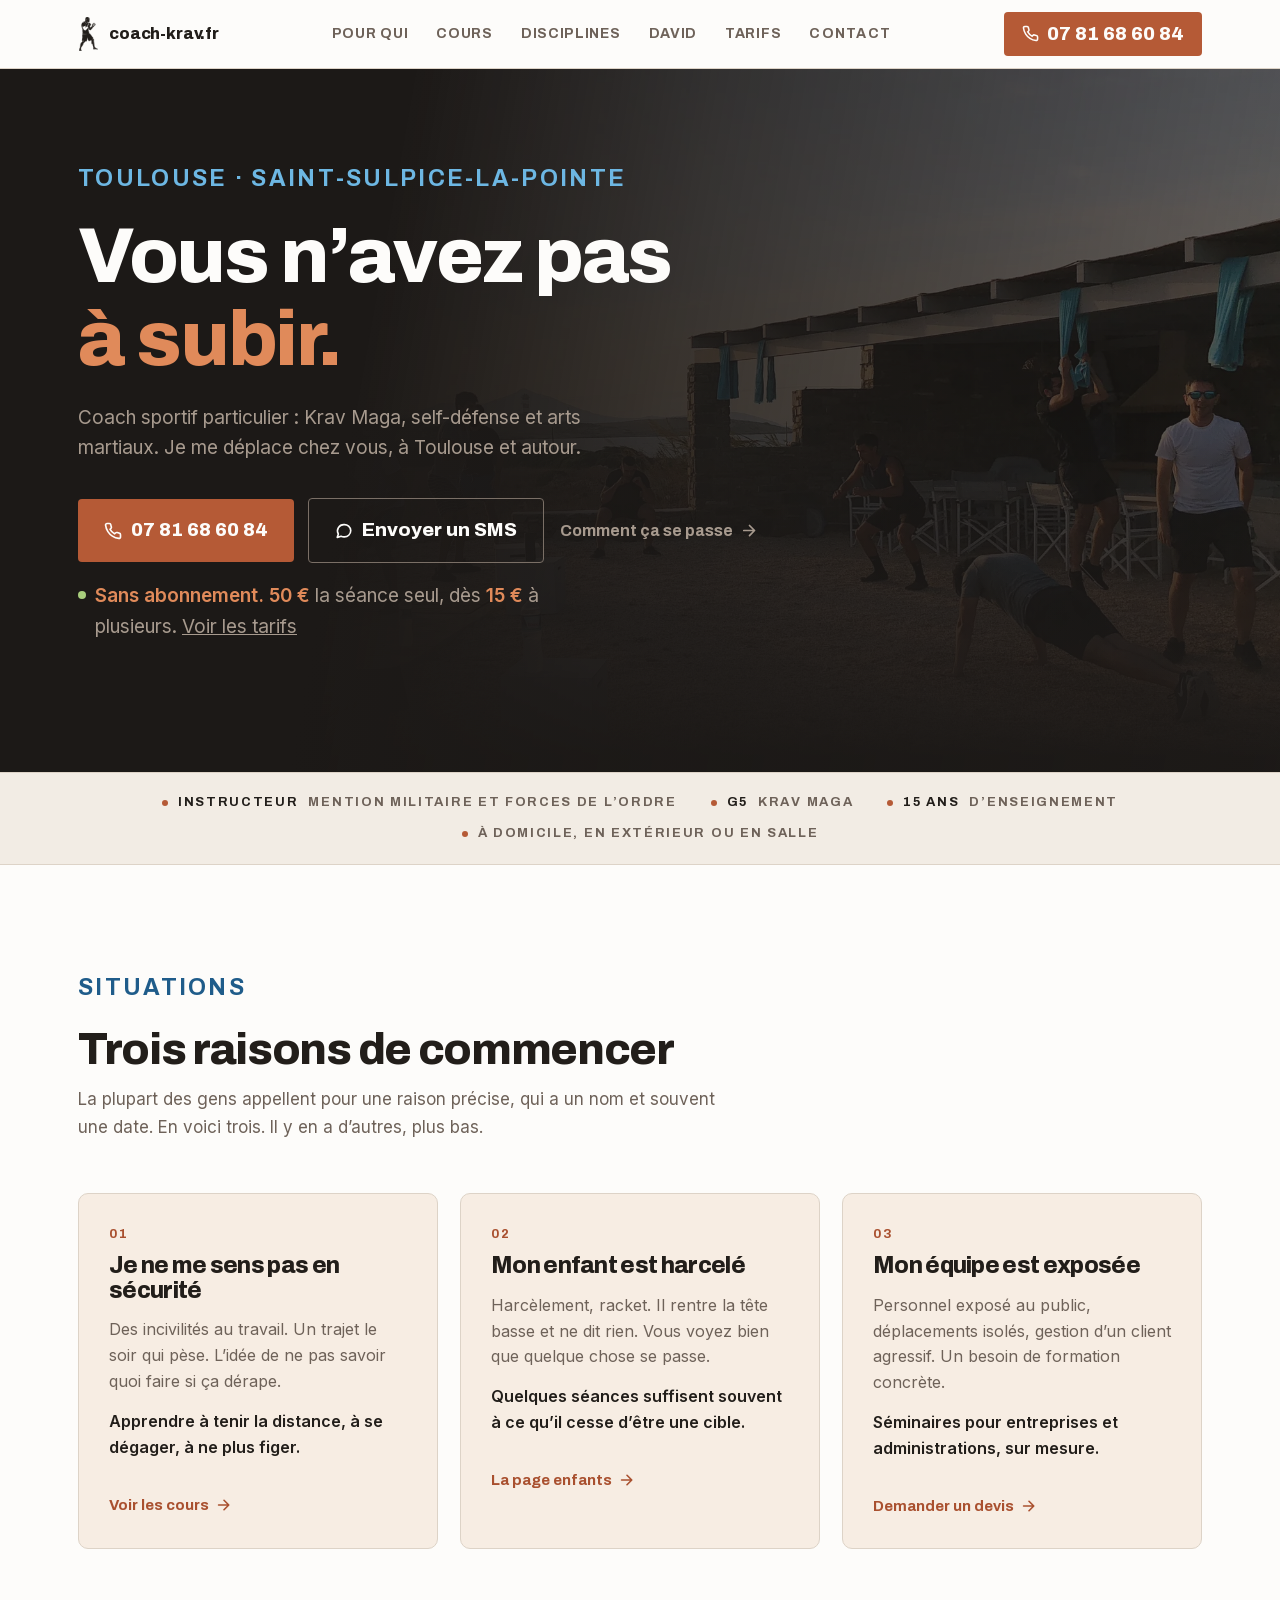
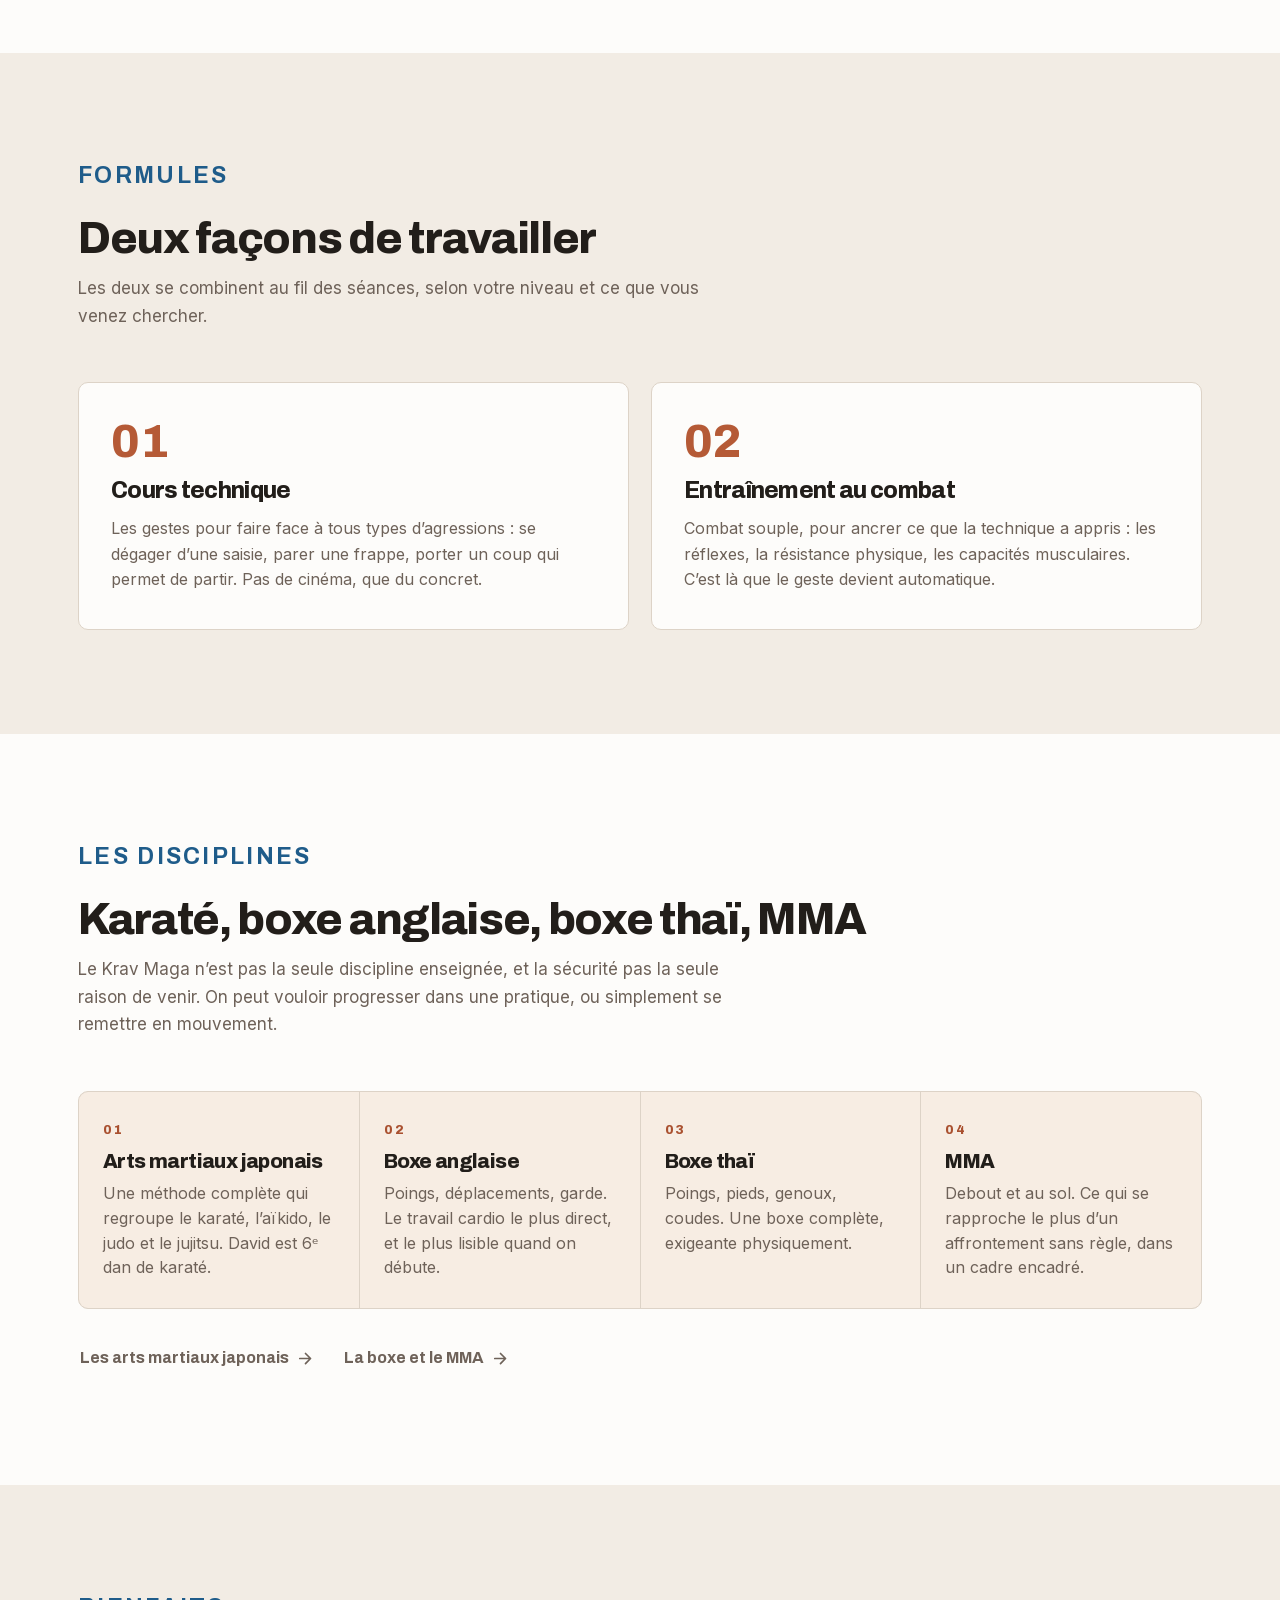
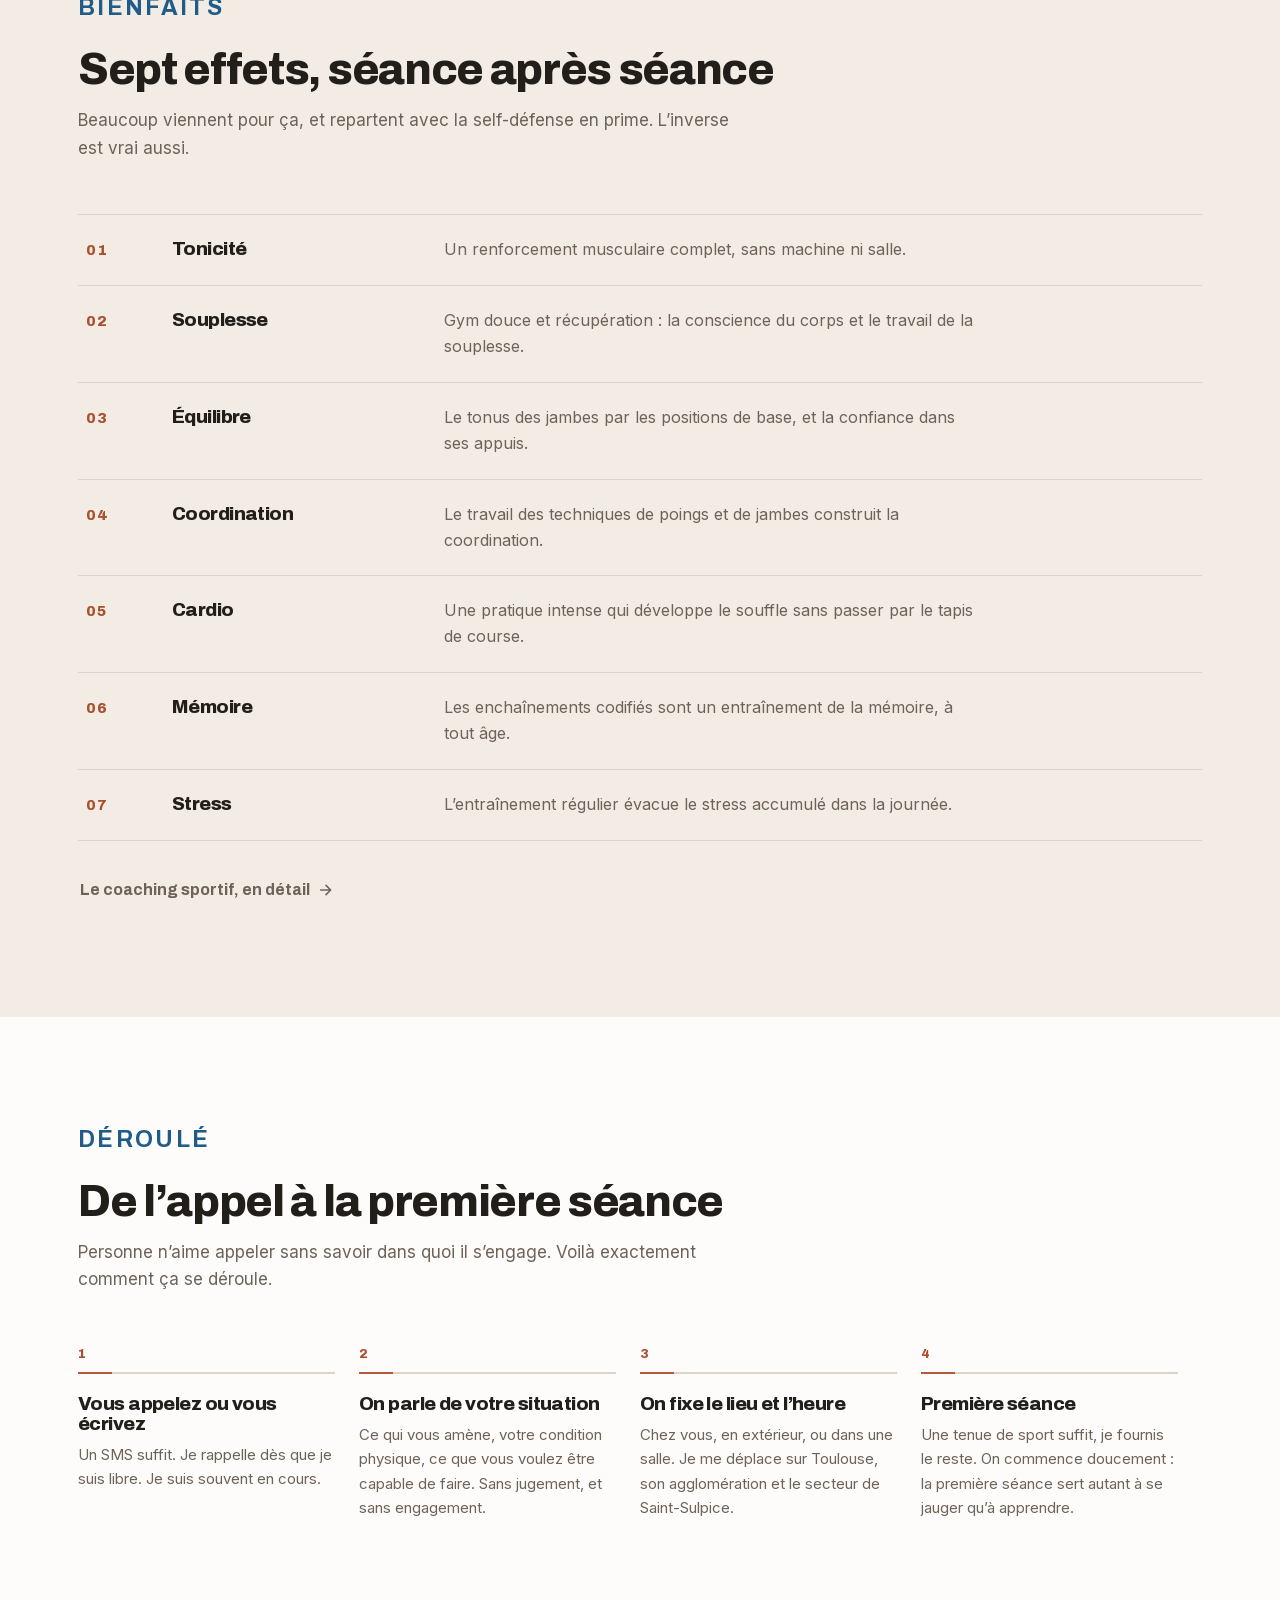
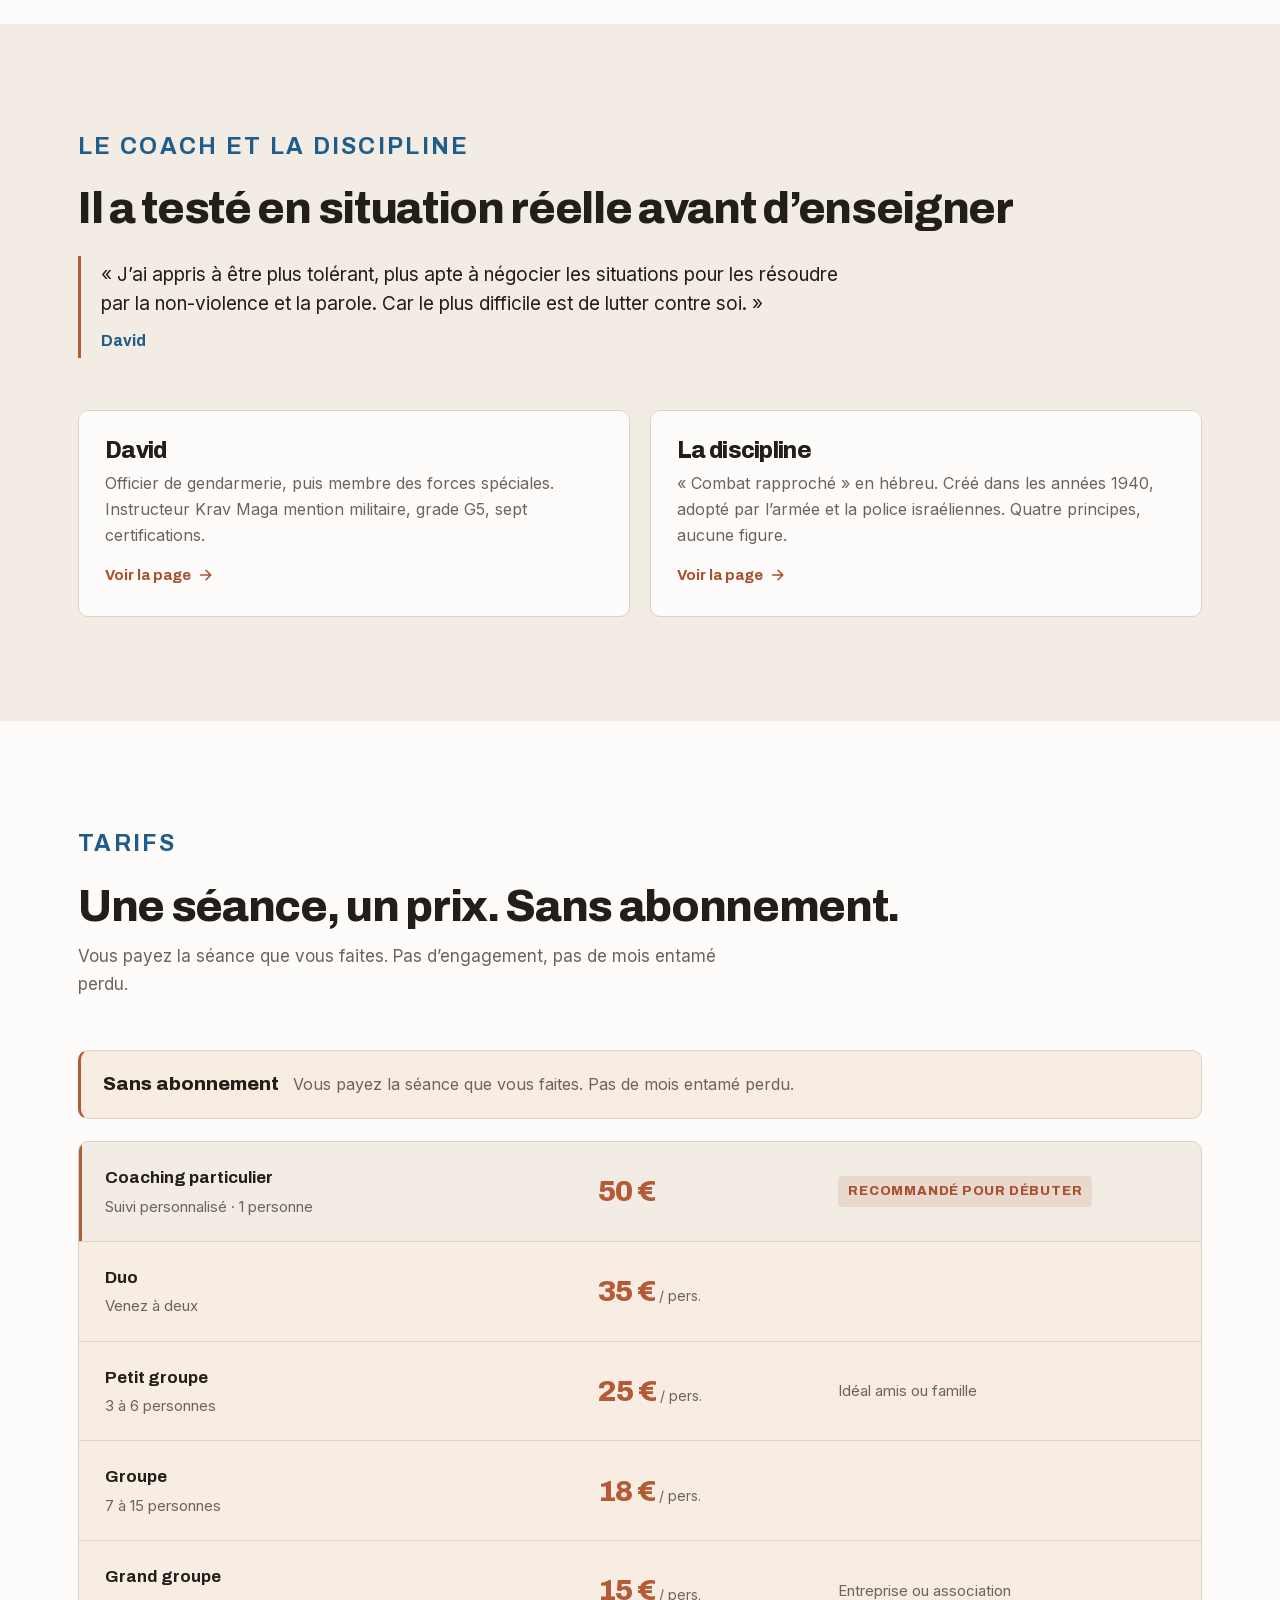
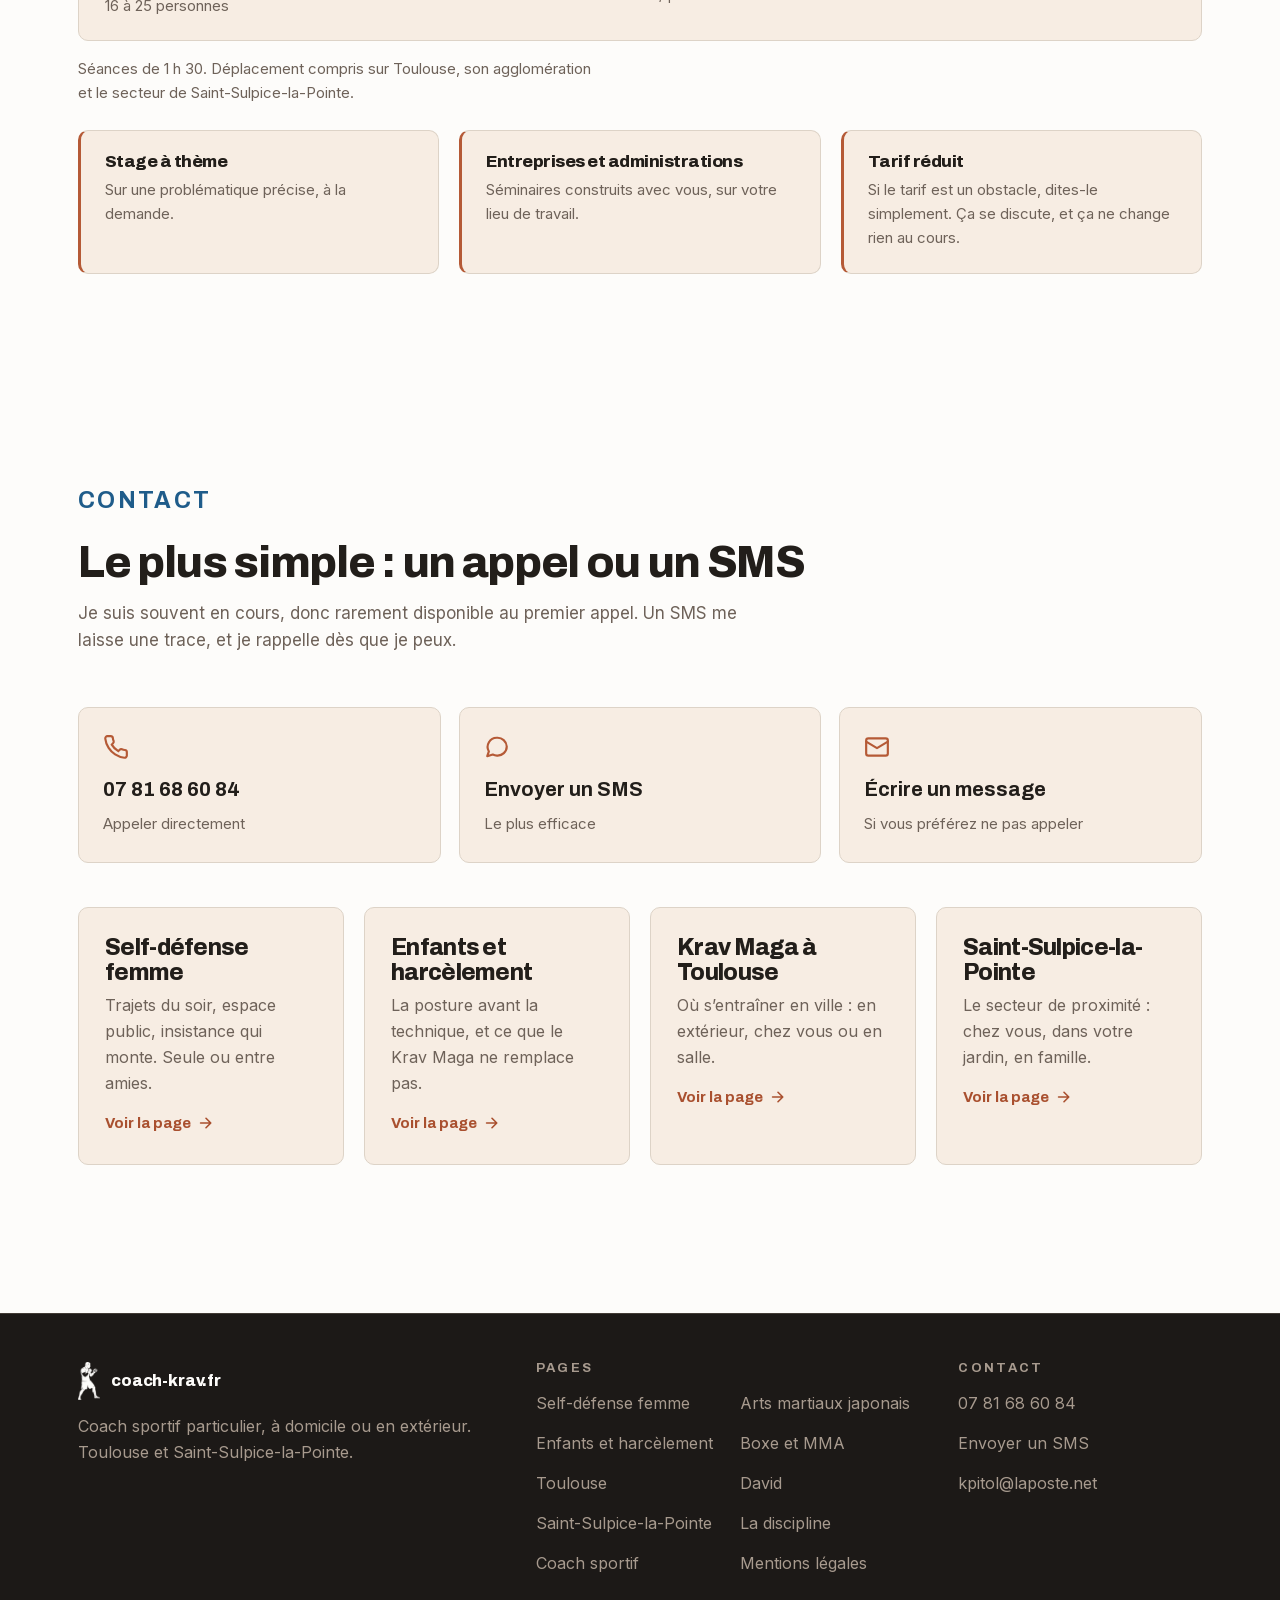
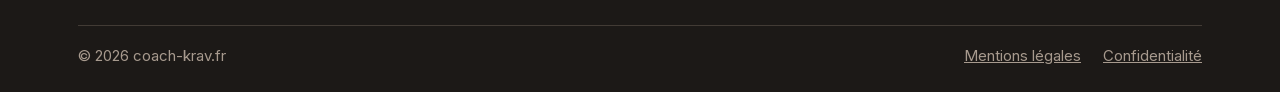
==== commit a5baca8e: "fix(front): le pied de page prenait un ecran et demi sur telephone Remarque de William. Mesure : 598" ====
--- a/index.html
+++ b/index.html
@@ -413,11 +413,11 @@
           <span class="marque-glyphe marque-glyphe--pied" aria-hidden="true"></span>
           <span>coach-krav.fr</span>
         </a>
-        <p class="desc">Coach sportif particulier : Krav Maga, self-défense et arts martiaux. Cours à domicile, en extérieur ou en salle, pour adultes, enfants et équipes.</p>
+        <p class="desc">Coach sportif particulier, à domicile ou en extérieur. Toulouse et Saint-Sulpice-la-Pointe.</p>
       </div>
       <div>
         <h2>Pages</h2>
-        <ul>
+        <ul class="deux">
           <li><a href="/femmes/">Self-défense femme</a></li>
           <li><a href="/enfants/">Enfants et harcèlement</a></li>
           <li><a href="/toulouse/">Toulouse</a></li>
--- a/assets/site.css
+++ b/assets/site.css
@@ -549,8 +549,15 @@
 .retour.ko{display:block;background:rgba(var(--alerte-rgb),.1);border:1px solid rgba(var(--alerte-rgb),.5);color:var(--alerte)}
 
 /* ── pied ──────────────────────────────────────────────────────────── */
-footer{background:var(--fond);color:var(--sur-2);border-top:1px solid var(--filet);padding:64px 0 28px}
-.pied{display:grid;grid-template-columns:1.6fr 1fr 1fr;gap:44px;margin-bottom:44px}
+footer{background:var(--fond);color:var(--sur-2);border-top:1px solid var(--filet);padding:48px 0 24px}
+/* La colonne des pages porte dix liens depuis le 2026-09-09 : en grille, sa
+   hauteur s'imposait aux deux autres, qui n'ont que 156 et 135 px de contenu —
+   537 px de vide cumule, et un pied de page a 1,35 ecran sur telephone.
+   `columns:2` les repartit et s'adapte au nombre reel : dix liens sur les onze
+   pages aujourd'hui, cinq par colonne, sans avoir a fixer un nombre de rangs. */
+.pied{display:grid;grid-template-columns:1.2fr 1.1fr .7fr;gap:40px;margin-bottom:32px}
+.pied ul.deux{display:block;columns:2;column-gap:26px}
+.pied ul.deux li{break-inside:avoid;margin-bottom:14px}
 .pied h2{font-family:var(--tf);font-size:13px;font-weight:700;letter-spacing:.18em;text-transform:uppercase;color:var(--sur-2);margin-bottom:15px}
 /* WCAG 2.5.8 demande 24 px de haut a une cible tactile. « Voir les tarifs »
    tenait 22, les liens du pied 20. On agrandit la ZONE de touche sans
@@ -577,8 +584,8 @@
   content:'';position:absolute;left:0;right:0;top:50%;height:28px;transform:translateY(-50%)}
 .pied a{text-decoration:none;transition:color .18s}
 .pied a:hover{color:var(--sur)}
-.pied .desc{font-size:16px;margin-top:14px;max-width:340px}
-.bas{border-top:1px solid var(--filet);padding-top:22px;display:flex;flex-wrap:wrap;gap:16px;justify-content:space-between;font-size:15px}
+.pied .desc{font-size:16px;margin-top:14px;max-width:400px}
+.bas{border-top:1px solid var(--filet);padding-top:18px;display:flex;flex-wrap:wrap;gap:16px;justify-content:space-between;font-size:15px}
 .bas nav{display:flex;gap:22px}
 .bas button{background:none;border:none;color:inherit;font:inherit;cursor:pointer;text-decoration:underline;text-underline-offset:3px}
 
@@ -660,7 +667,13 @@
   .trio,.certifs,.princ,.extras,.canaux{grid-template-columns:1fr 1fr}
   .pas{grid-template-columns:1fr 1fr;gap:34px 24px}
   .coach{grid-template-columns:1fr;gap:34px}
-  .pied{grid-template-columns:1fr 1fr;gap:32px}
+  /* La marque et le contact tiennent cote a cote ; la liste des pages passe
+     dessous, pleine largeur, ses deux colonnes intactes. Empilee en trois,
+     elle faisait un pied de page d'un ecran entier sur telephone. */
+  .pied{grid-template-columns:1fr 1fr;gap:28px}
+  .pied > div:nth-child(1){grid-column:1;grid-row:1}
+  .pied > div:nth-child(3){grid-column:2;grid-row:1}
+  .pied > div:nth-child(2){grid-column:1 / -1;grid-row:2}
 }
 @media (max-width:760px){
   body{font-size:16px}
@@ -677,7 +690,11 @@
   .hero p{margin-bottom:26px}
   .actes{flex-direction:column;align-items:stretch}
   .actes .btn{width:100%}
-  .trio,.duo,.certifs,.princ,.extras,.canaux,.rang,.pied{grid-template-columns:1fr}
+  .trio,.duo,.certifs,.princ,.extras,.canaux,.rang{grid-template-columns:1fr}
+  /* `.pied` est SORTI de cette liste le 2026-09-10 : elle le remettait a une
+     seule colonne, et le placement pose plus haut (contact en colonne 2) y
+     creait alors une colonne IMPLICITE de 140 px — deux colonnes inegales au
+     lieu des deux voulues. Son empilement se rend sous 400 px, plus bas. */
   .pas{grid-template-columns:1fr;gap:26px}
   .bien li{grid-template-columns:44px 1fr;gap:6px 14px}
   .bien li h3{grid-column:2}
@@ -843,6 +860,14 @@
 /* le numero en toutes lettres tient dans la barre du pouce : il inspire
    plus confiance qu'un simple « Appeler », et reste lisible jusqu'a 320 px */
 .pouce a{font-size:15px;letter-spacing:-.01em;white-space:nowrap}
+/* Le seuil a d'abord ete pose a 400 px « au cas ou » : mesure a 360 px,
+   « kpitol@laposte.net » fait 140 px pour 146 disponibles, il tient. Le seuil
+   descend donc a 340 px, ou il ne tient plus — et ou la liste des pages, elle
+   non plus, ne peut plus se scinder en deux. */
+@media (max-width:340px){
+  .pied{grid-template-columns:1fr}
+  .pied > div:nth-child(1),.pied > div:nth-child(2),.pied > div:nth-child(3){grid-column:1;grid-row:auto}
+}
 @media (max-width:359px){ .pouce a{font-size:14px;padding:14px 6px} }
 
 /* la devise du coach : elle porte le titre de la page d'accueil */
--- a/assets/site.css
+++ b/assets/site.css
@@ -549,8 +549,15 @@
 .retour.ko{display:block;background:rgba(var(--alerte-rgb),.1);border:1px solid rgba(var(--alerte-rgb),.5);color:var(--alerte)}
 
 /* ── pied ──────────────────────────────────────────────────────────── */
-footer{background:var(--fond);color:var(--sur-2);border-top:1px solid var(--filet);padding:64px 0 28px}
-.pied{display:grid;grid-template-columns:1.6fr 1fr 1fr;gap:44px;margin-bottom:44px}
+footer{background:var(--fond);color:var(--sur-2);border-top:1px solid var(--filet);padding:48px 0 24px}
+/* La colonne des pages porte dix liens depuis le 2026-09-09 : en grille, sa
+   hauteur s'imposait aux deux autres, qui n'ont que 156 et 135 px de contenu —
+   537 px de vide cumule, et un pied de page a 1,35 ecran sur telephone.
+   `columns:2` les repartit et s'adapte au nombre reel : dix liens sur les onze
+   pages aujourd'hui, cinq par colonne, sans avoir a fixer un nombre de rangs. */
+.pied{display:grid;grid-template-columns:1.2fr 1.1fr .7fr;gap:40px;margin-bottom:32px}
+.pied ul.deux{display:block;columns:2;column-gap:26px}
+.pied ul.deux li{break-inside:avoid;margin-bottom:14px}
 .pied h2{font-family:var(--tf);font-size:13px;font-weight:700;letter-spacing:.18em;text-transform:uppercase;color:var(--sur-2);margin-bottom:15px}
 /* WCAG 2.5.8 demande 24 px de haut a une cible tactile. « Voir les tarifs »
    tenait 22, les liens du pied 20. On agrandit la ZONE de touche sans
@@ -577,8 +584,8 @@
   content:'';position:absolute;left:0;right:0;top:50%;height:28px;transform:translateY(-50%)}
 .pied a{text-decoration:none;transition:color .18s}
 .pied a:hover{color:var(--sur)}
-.pied .desc{font-size:16px;margin-top:14px;max-width:340px}
-.bas{border-top:1px solid var(--filet);padding-top:22px;display:flex;flex-wrap:wrap;gap:16px;justify-content:space-between;font-size:15px}
+.pied .desc{font-size:16px;margin-top:14px;max-width:400px}
+.bas{border-top:1px solid var(--filet);padding-top:18px;display:flex;flex-wrap:wrap;gap:16px;justify-content:space-between;font-size:15px}
 .bas nav{display:flex;gap:22px}
 .bas button{background:none;border:none;color:inherit;font:inherit;cursor:pointer;text-decoration:underline;text-underline-offset:3px}
 
@@ -660,7 +667,13 @@
   .trio,.certifs,.princ,.extras,.canaux{grid-template-columns:1fr 1fr}
   .pas{grid-template-columns:1fr 1fr;gap:34px 24px}
   .coach{grid-template-columns:1fr;gap:34px}
-  .pied{grid-template-columns:1fr 1fr;gap:32px}
+  /* La marque et le contact tiennent cote a cote ; la liste des pages passe
+     dessous, pleine largeur, ses deux colonnes intactes. Empilee en trois,
+     elle faisait un pied de page d'un ecran entier sur telephone. */
+  .pied{grid-template-columns:1fr 1fr;gap:28px}
+  .pied > div:nth-child(1){grid-column:1;grid-row:1}
+  .pied > div:nth-child(3){grid-column:2;grid-row:1}
+  .pied > div:nth-child(2){grid-column:1 / -1;grid-row:2}
 }
 @media (max-width:760px){
   body{font-size:16px}
@@ -677,7 +690,11 @@
   .hero p{margin-bottom:26px}
   .actes{flex-direction:column;align-items:stretch}
   .actes .btn{width:100%}
-  .trio,.duo,.certifs,.princ,.extras,.canaux,.rang,.pied{grid-template-columns:1fr}
+  .trio,.duo,.certifs,.princ,.extras,.canaux,.rang{grid-template-columns:1fr}
+  /* `.pied` est SORTI de cette liste le 2026-09-10 : elle le remettait a une
+     seule colonne, et le placement pose plus haut (contact en colonne 2) y
+     creait alors une colonne IMPLICITE de 140 px — deux colonnes inegales au
+     lieu des deux voulues. Son empilement se rend sous 400 px, plus bas. */
   .pas{grid-template-columns:1fr;gap:26px}
   .bien li{grid-template-columns:44px 1fr;gap:6px 14px}
   .bien li h3{grid-column:2}
@@ -843,6 +860,14 @@
 /* le numero en toutes lettres tient dans la barre du pouce : il inspire
    plus confiance qu'un simple « Appeler », et reste lisible jusqu'a 320 px */
 .pouce a{font-size:15px;letter-spacing:-.01em;white-space:nowrap}
+/* Le seuil a d'abord ete pose a 400 px « au cas ou » : mesure a 360 px,
+   « kpitol@laposte.net » fait 140 px pour 146 disponibles, il tient. Le seuil
+   descend donc a 340 px, ou il ne tient plus — et ou la liste des pages, elle
+   non plus, ne peut plus se scinder en deux. */
+@media (max-width:340px){
+  .pied{grid-template-columns:1fr}
+  .pied > div:nth-child(1),.pied > div:nth-child(2),.pied > div:nth-child(3){grid-column:1;grid-row:auto}
+}
 @media (max-width:359px){ .pouce a{font-size:14px;padding:14px 6px} }
 
 /* la devise du coach : elle porte le titre de la page d'accueil */
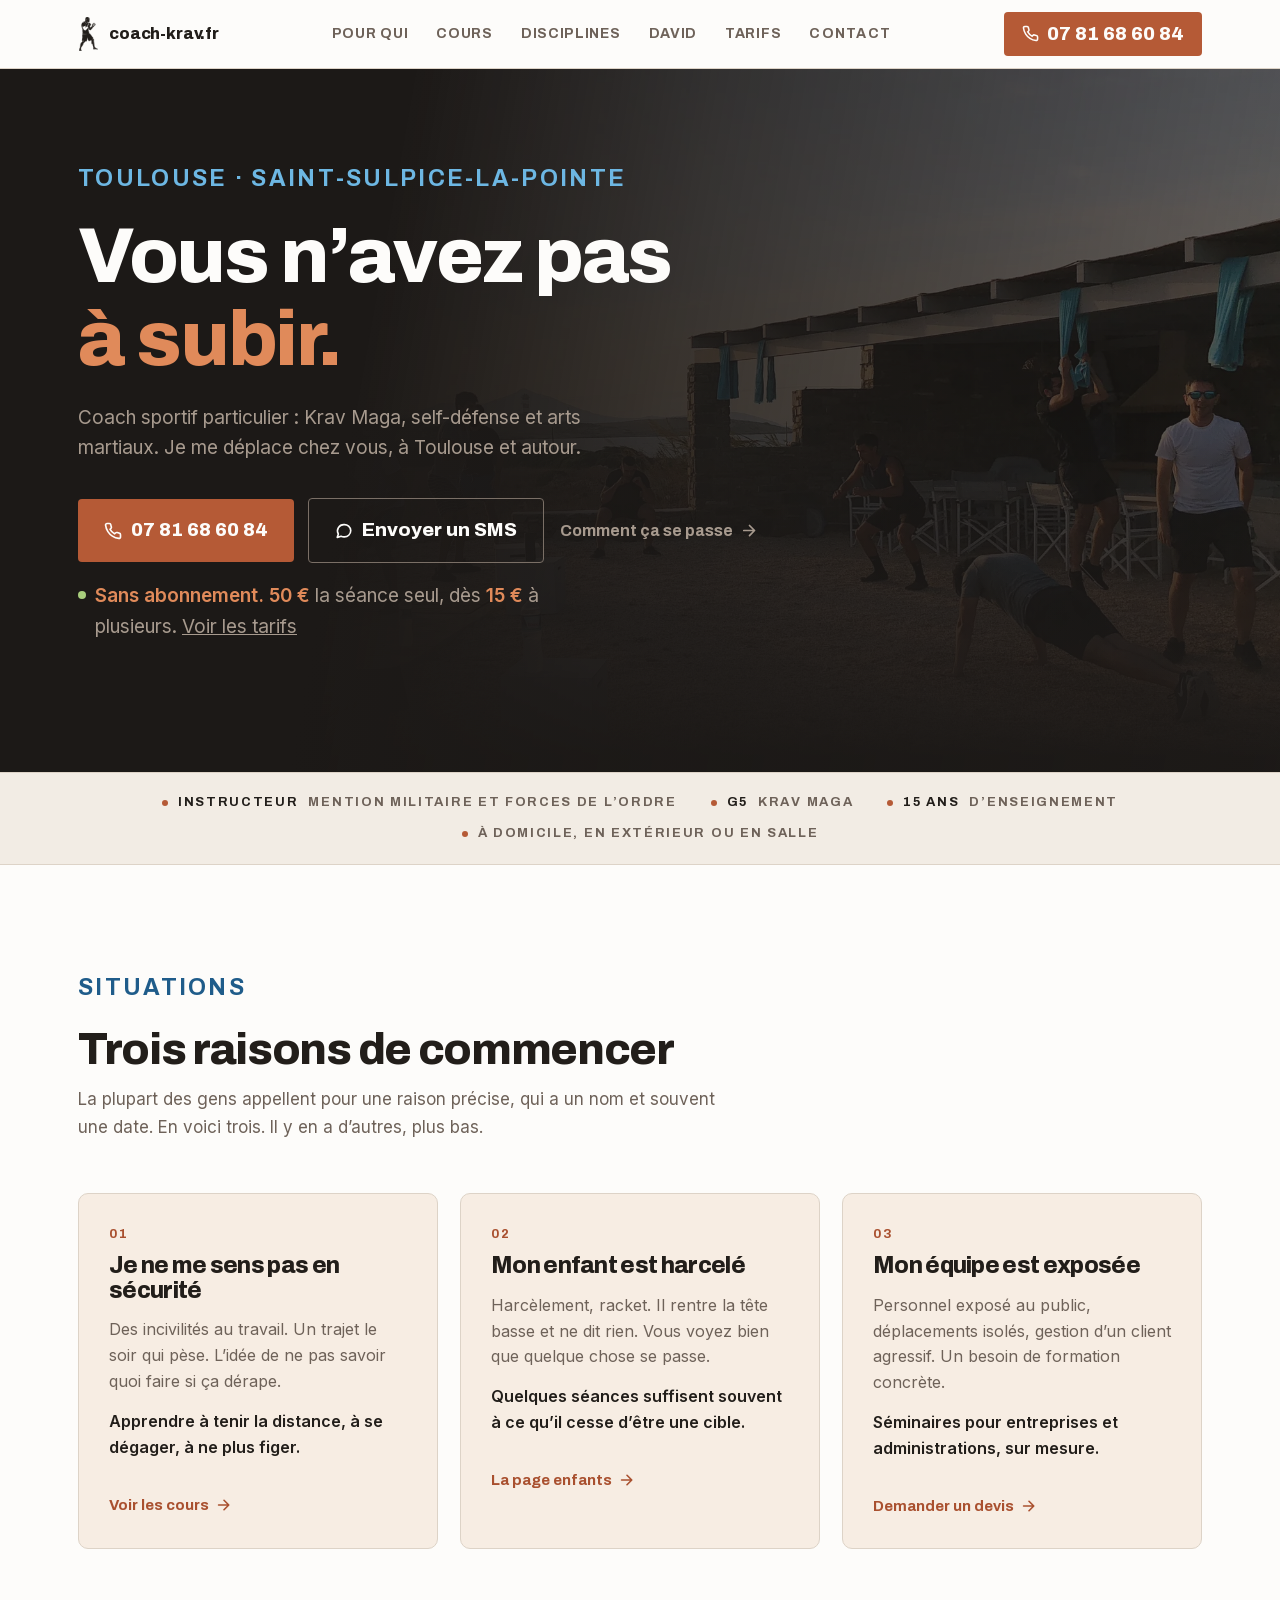
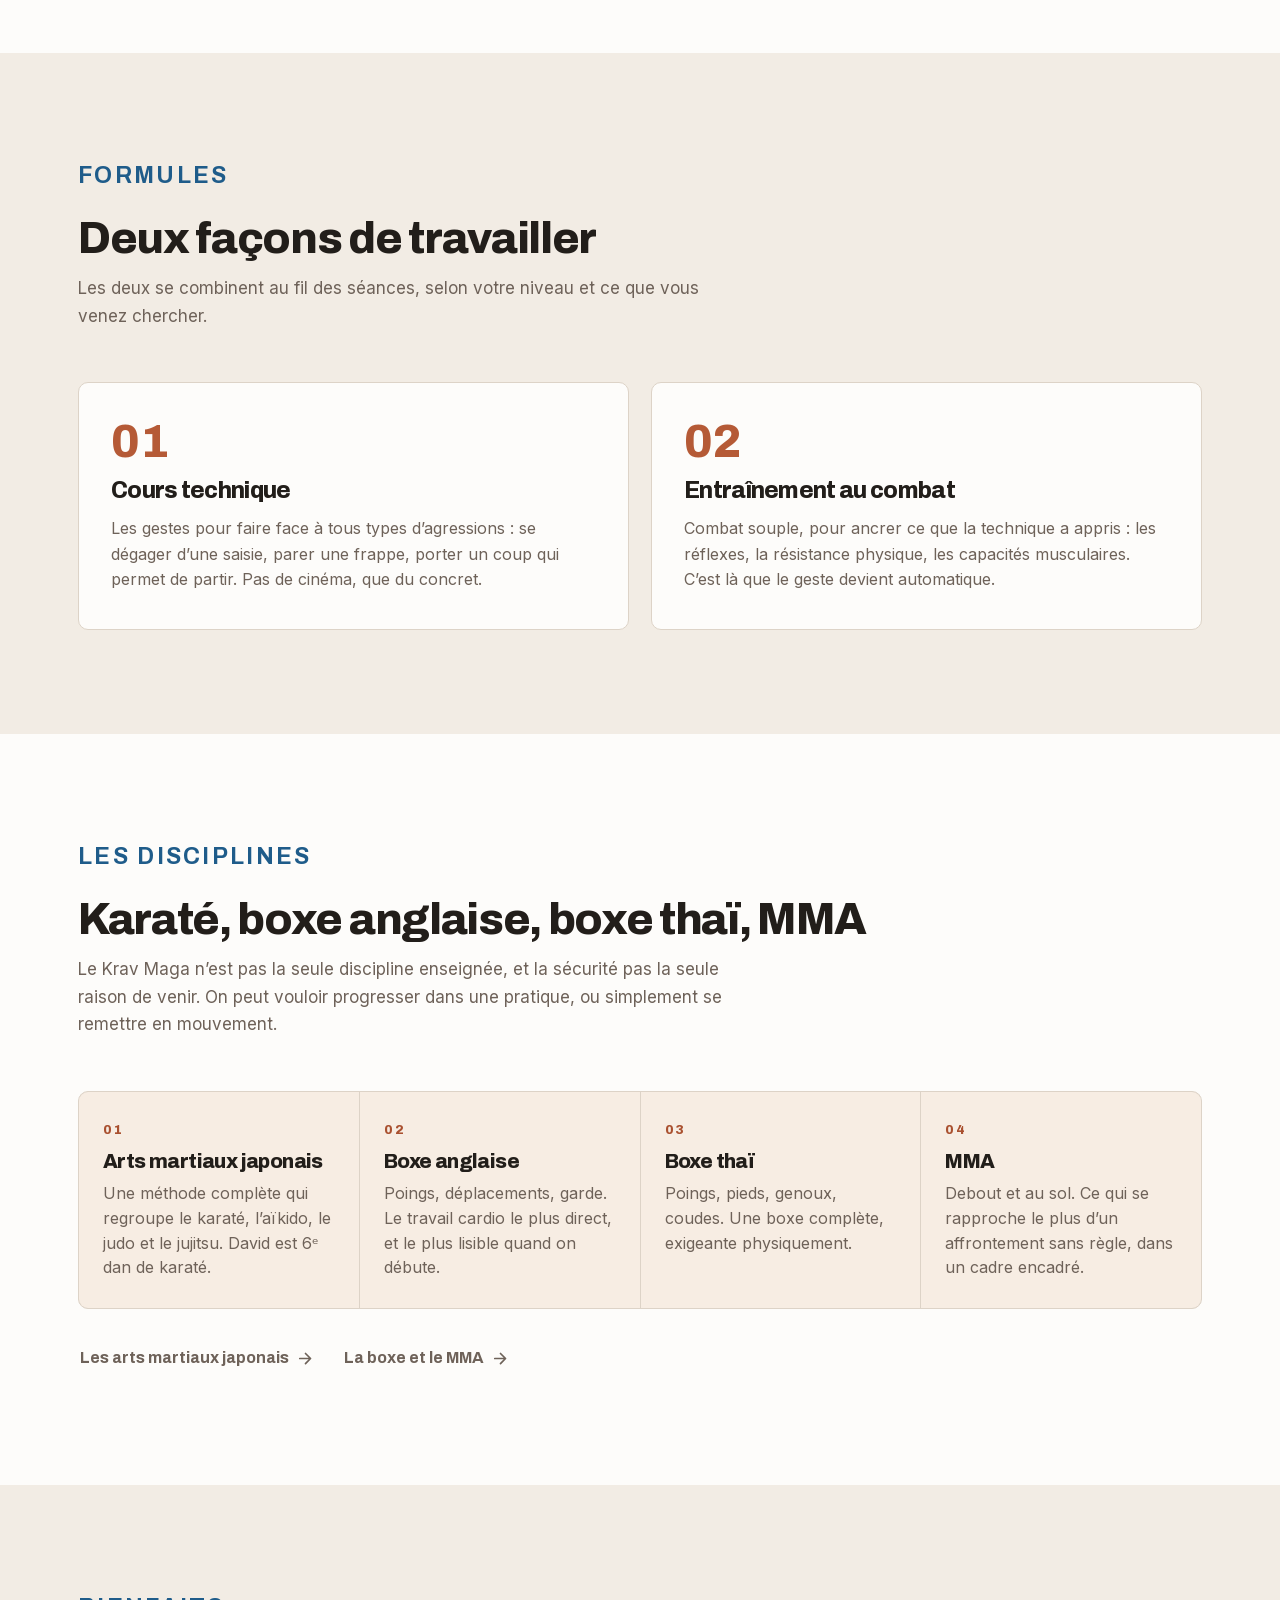
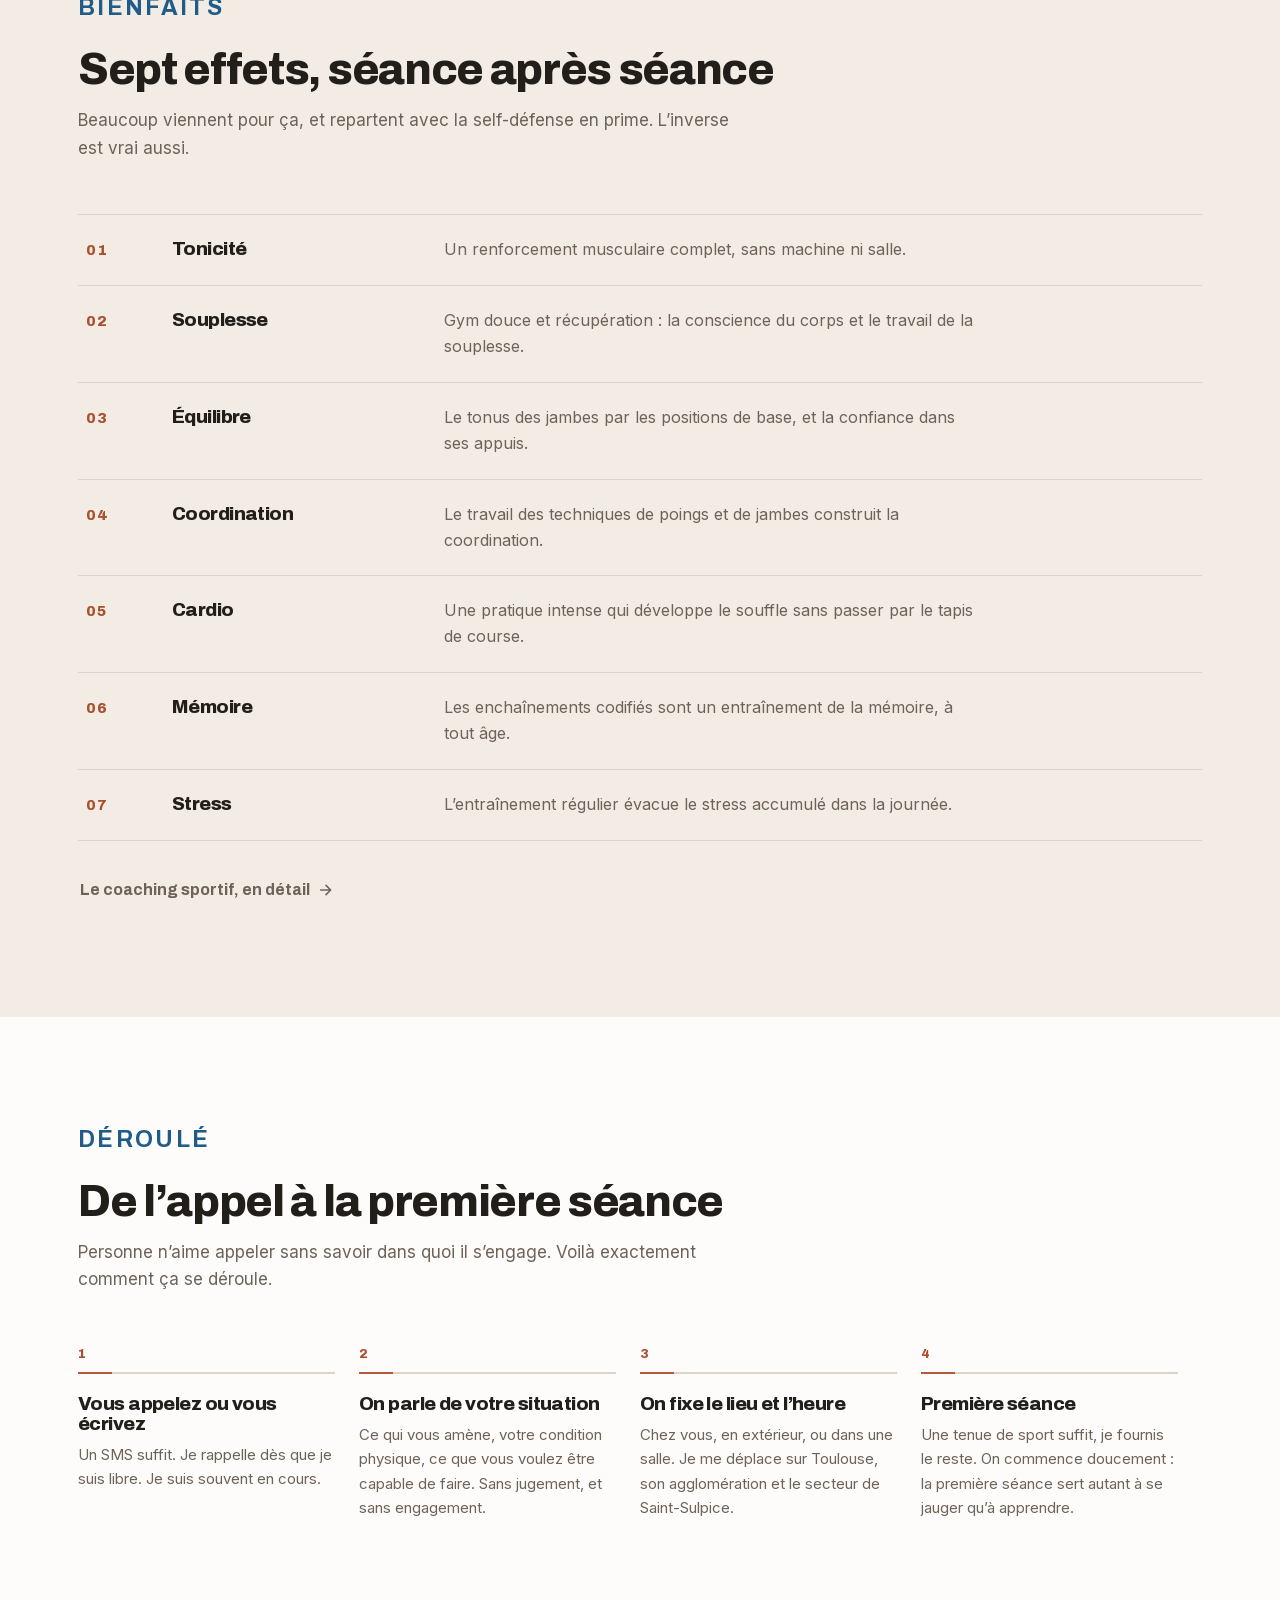
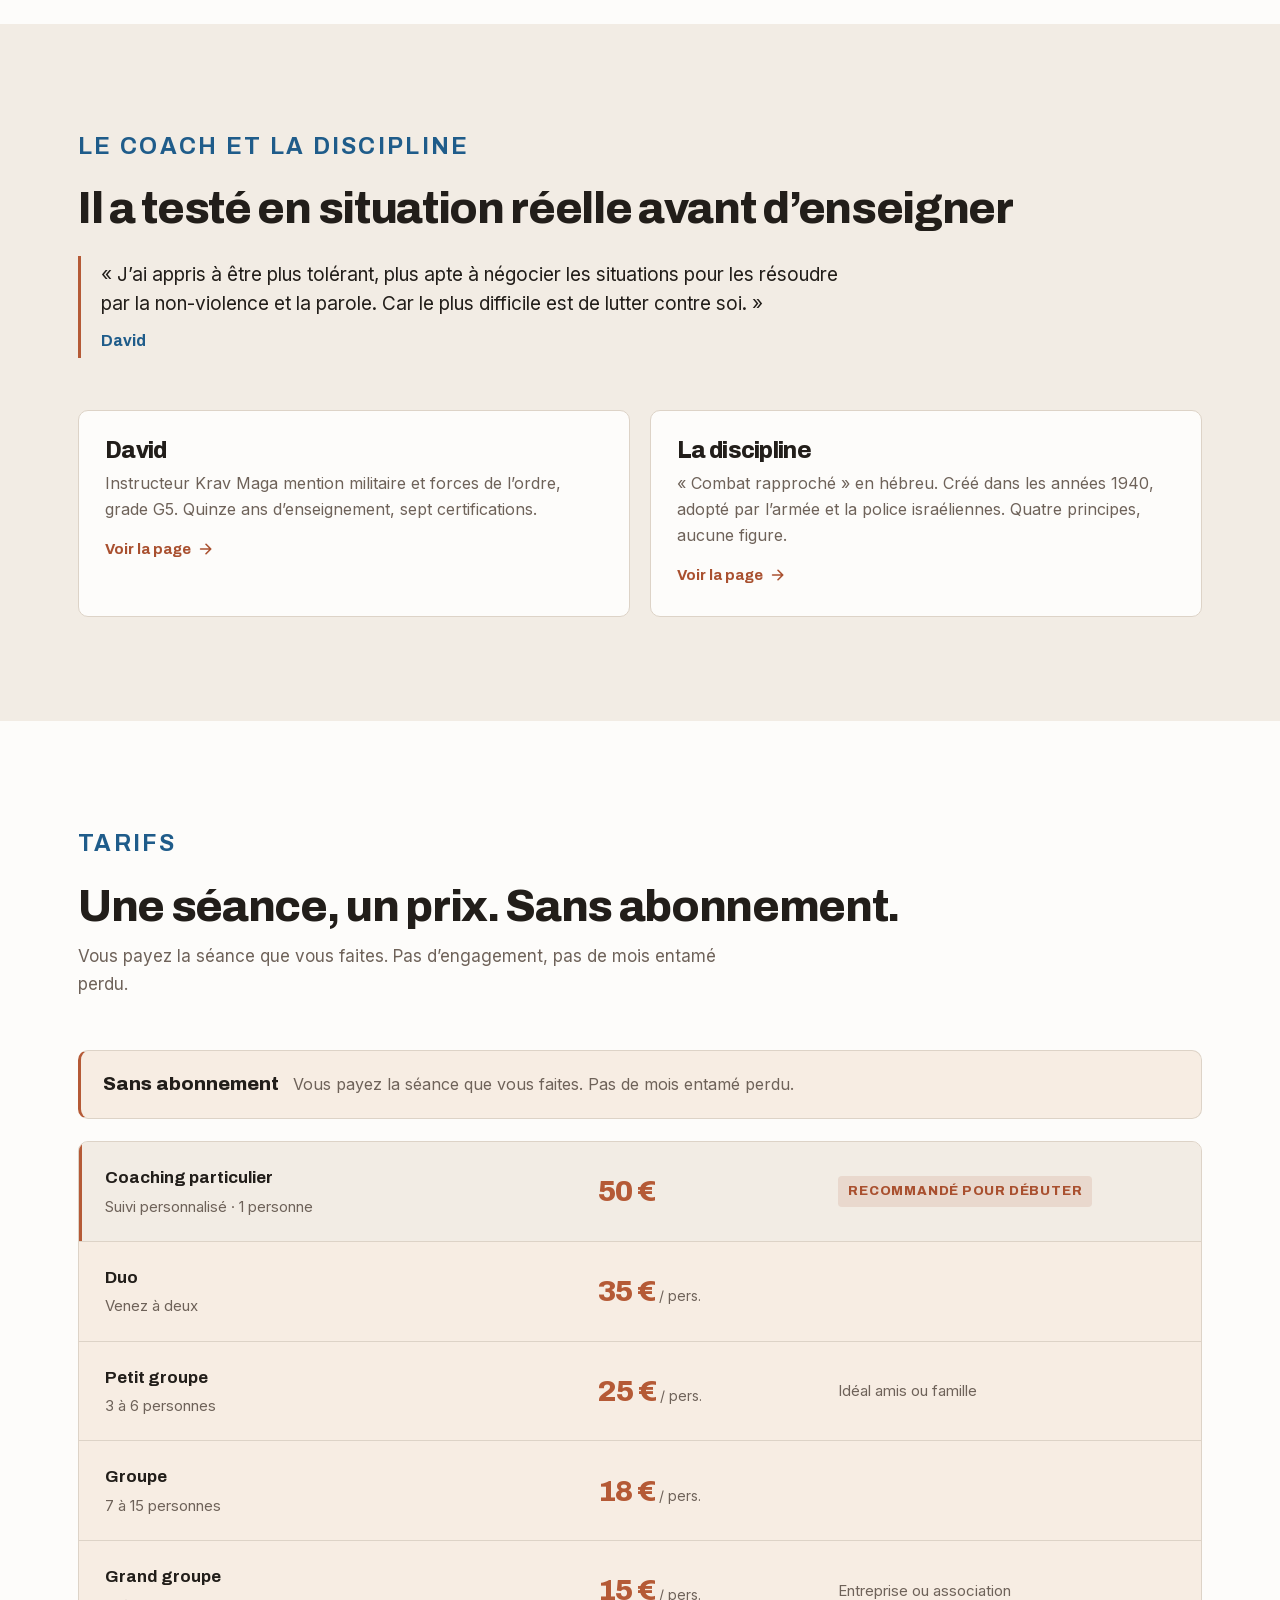
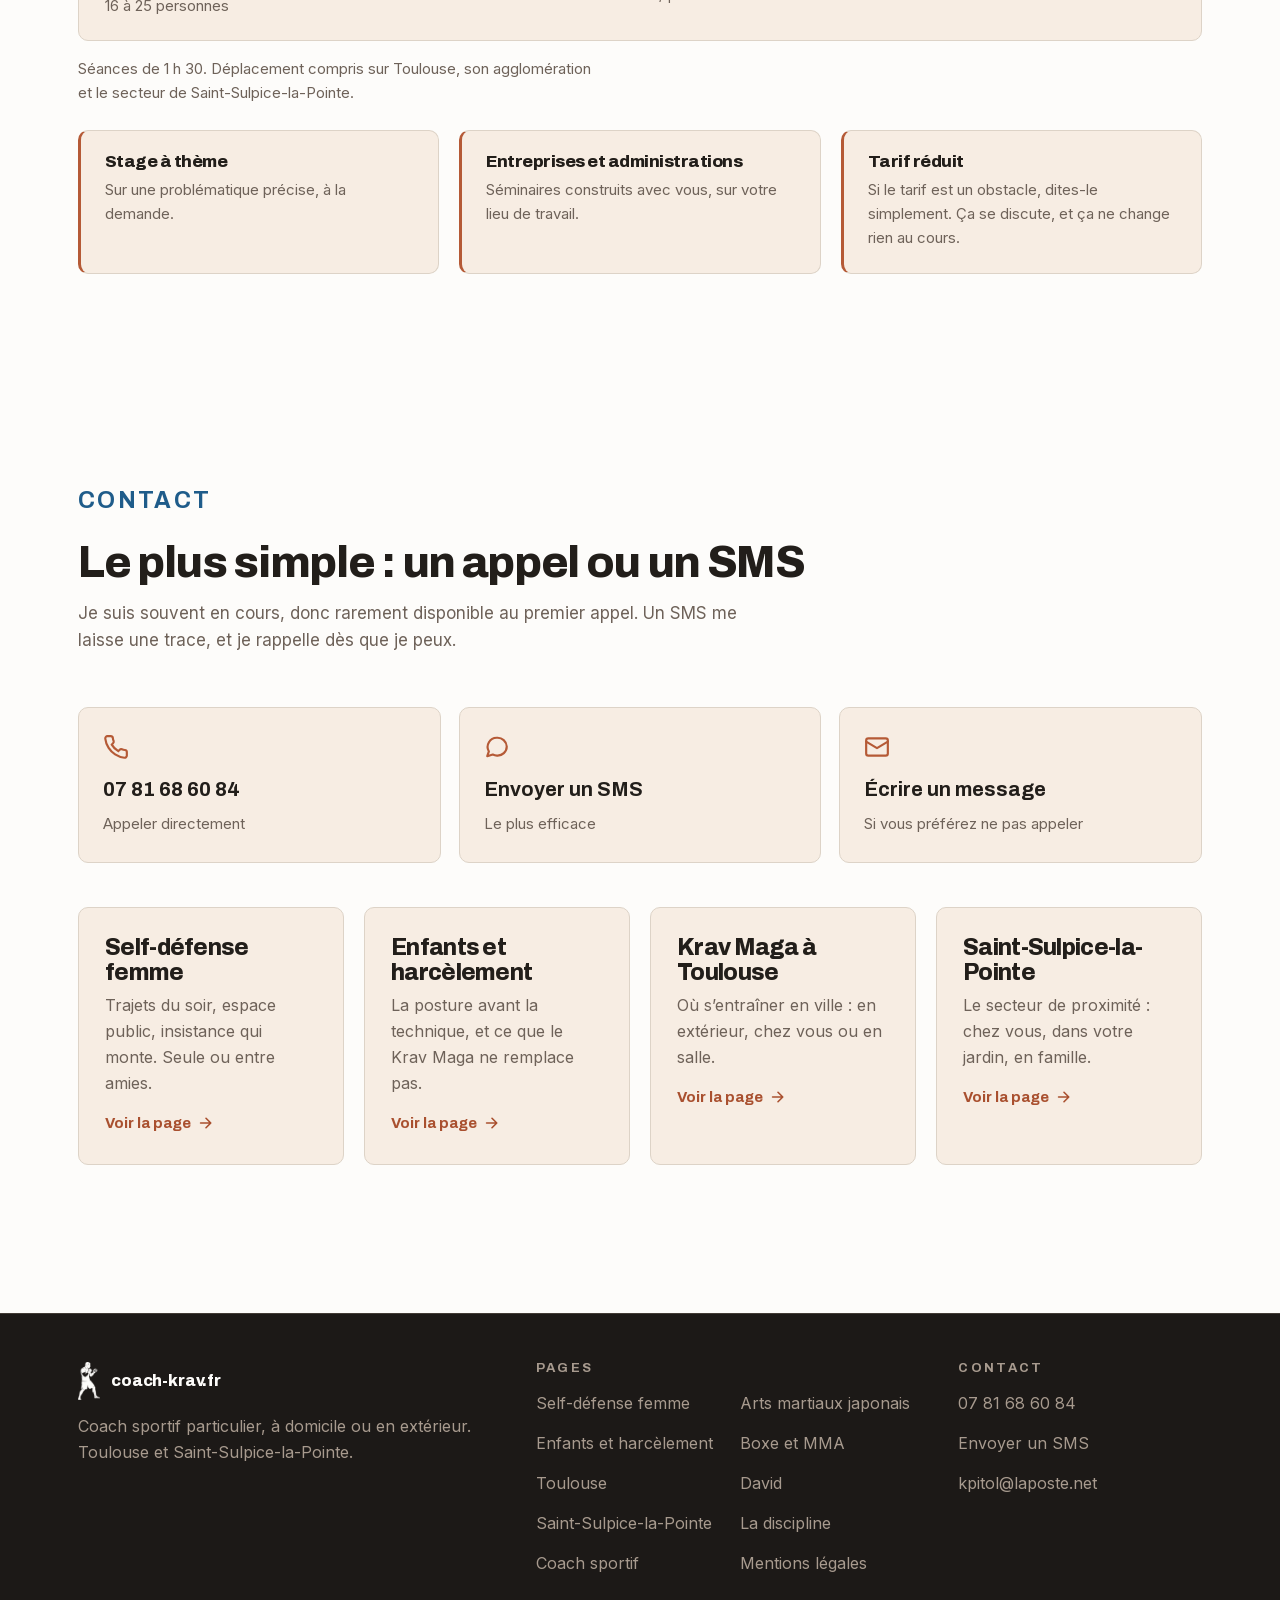
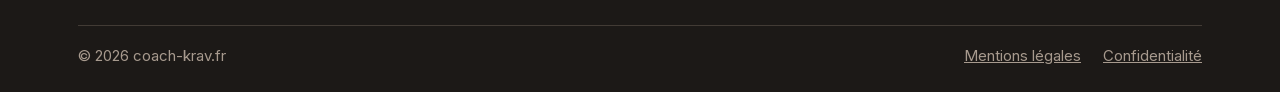
==== commit 80a11384: "fix(contenu): David retire son passage en gendarmerie et aux forces speciales Sa demande du 2026-09-" ====
--- a/index.html
+++ b/index.html
@@ -4,7 +4,7 @@
 <meta charset="UTF-8">
 <meta name="viewport" content="width=device-width, initial-scale=1">
 <title>Coach Krav Maga à Toulouse, self-défense à domicile</title>
-<meta name="description" content="Coach sportif particulier à Toulouse : Krav Maga, self-défense, karaté, boxe et MMA. Ancien gendarme. À domicile ou en extérieur, sans abonnement.">
+<meta name="description" content="Coach sportif particulier à Toulouse : Krav Maga, self-défense, karaté, boxe et MMA. Quinze ans d’enseignement. À domicile ou en extérieur.">
 <meta name="author" content="coach-krav.fr">
 <meta name="robots" content="index, follow">
 <meta name="theme-color" content="#FDFCFA">
@@ -53,7 +53,7 @@
     {"@type":"AdministrativeArea","name":"Haute-Garonne"},
     {"@type":"AdministrativeArea","name":"Tarn"}
   ],
-  "sport":["Krav Maga","Self-défense","Karaté","Aïkido","Judo","Jujitsu","Boxe anglaise","Boxe thaïlandaise","Arts martiaux mixtes"],
+  "sport":["Krav Maga","Self-défense","Karaté","Aïkido","Judo","Jujitsu","Boxe anglaise","Boxe thaïlandaise","Arts martiaux mixtes","Savate"],
   "makesOffer":[
     {"@type":"Offer","name":"Cours particulier","price":"50","priceCurrency":"EUR"},
     {"@type":"Offer","name":"Cours à deux","price":"35","priceCurrency":"EUR"},
@@ -294,7 +294,7 @@
     <div class="renvois monte">
       <a class="renvoi" href="/le-coach/">
         <h3>David</h3>
-        <p>Officier de gendarmerie, puis membre des forces spéciales. Instructeur Krav Maga mention militaire, grade G5, sept certifications.</p>
+        <p>Instructeur Krav Maga mention militaire et forces de l’ordre, grade G5. Quinze ans d’enseignement, sept certifications.</p>
         <span>Voir la page</span>
       </a>
       <a class="renvoi" href="/la-discipline/">
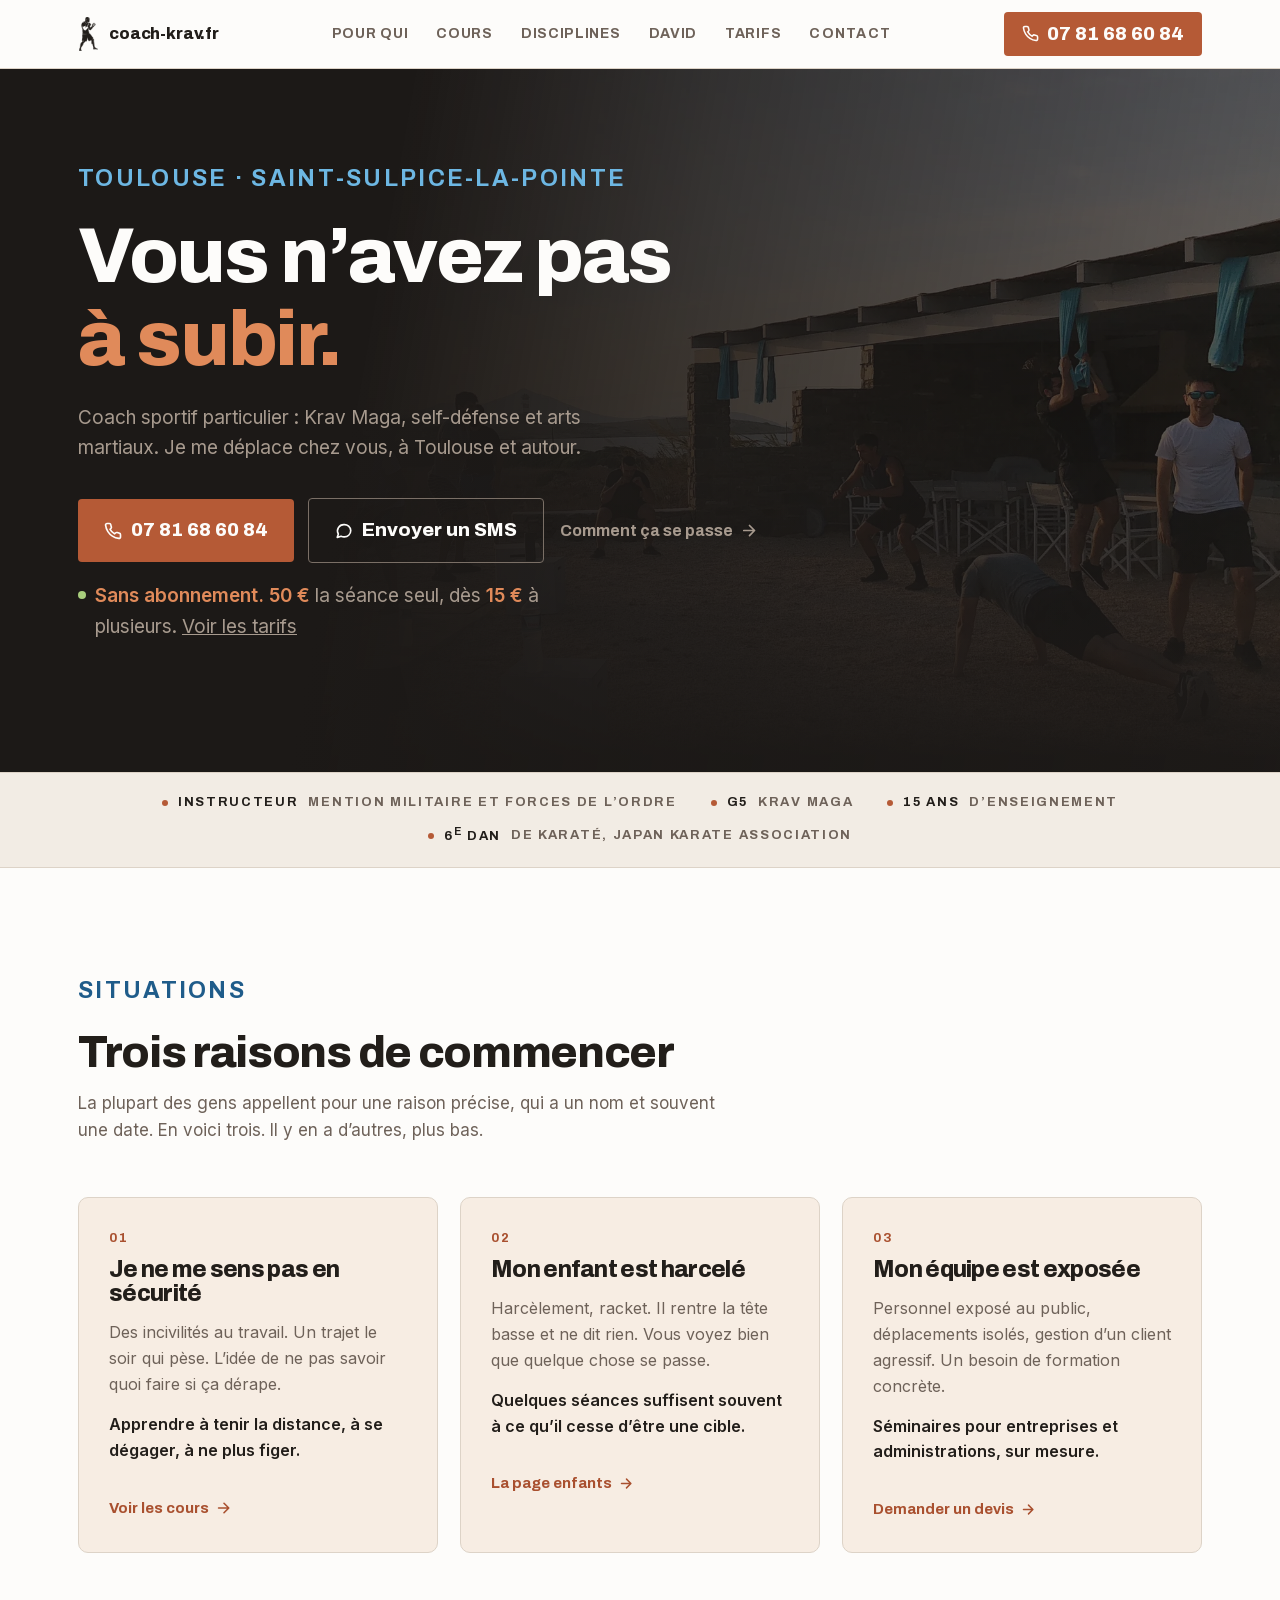
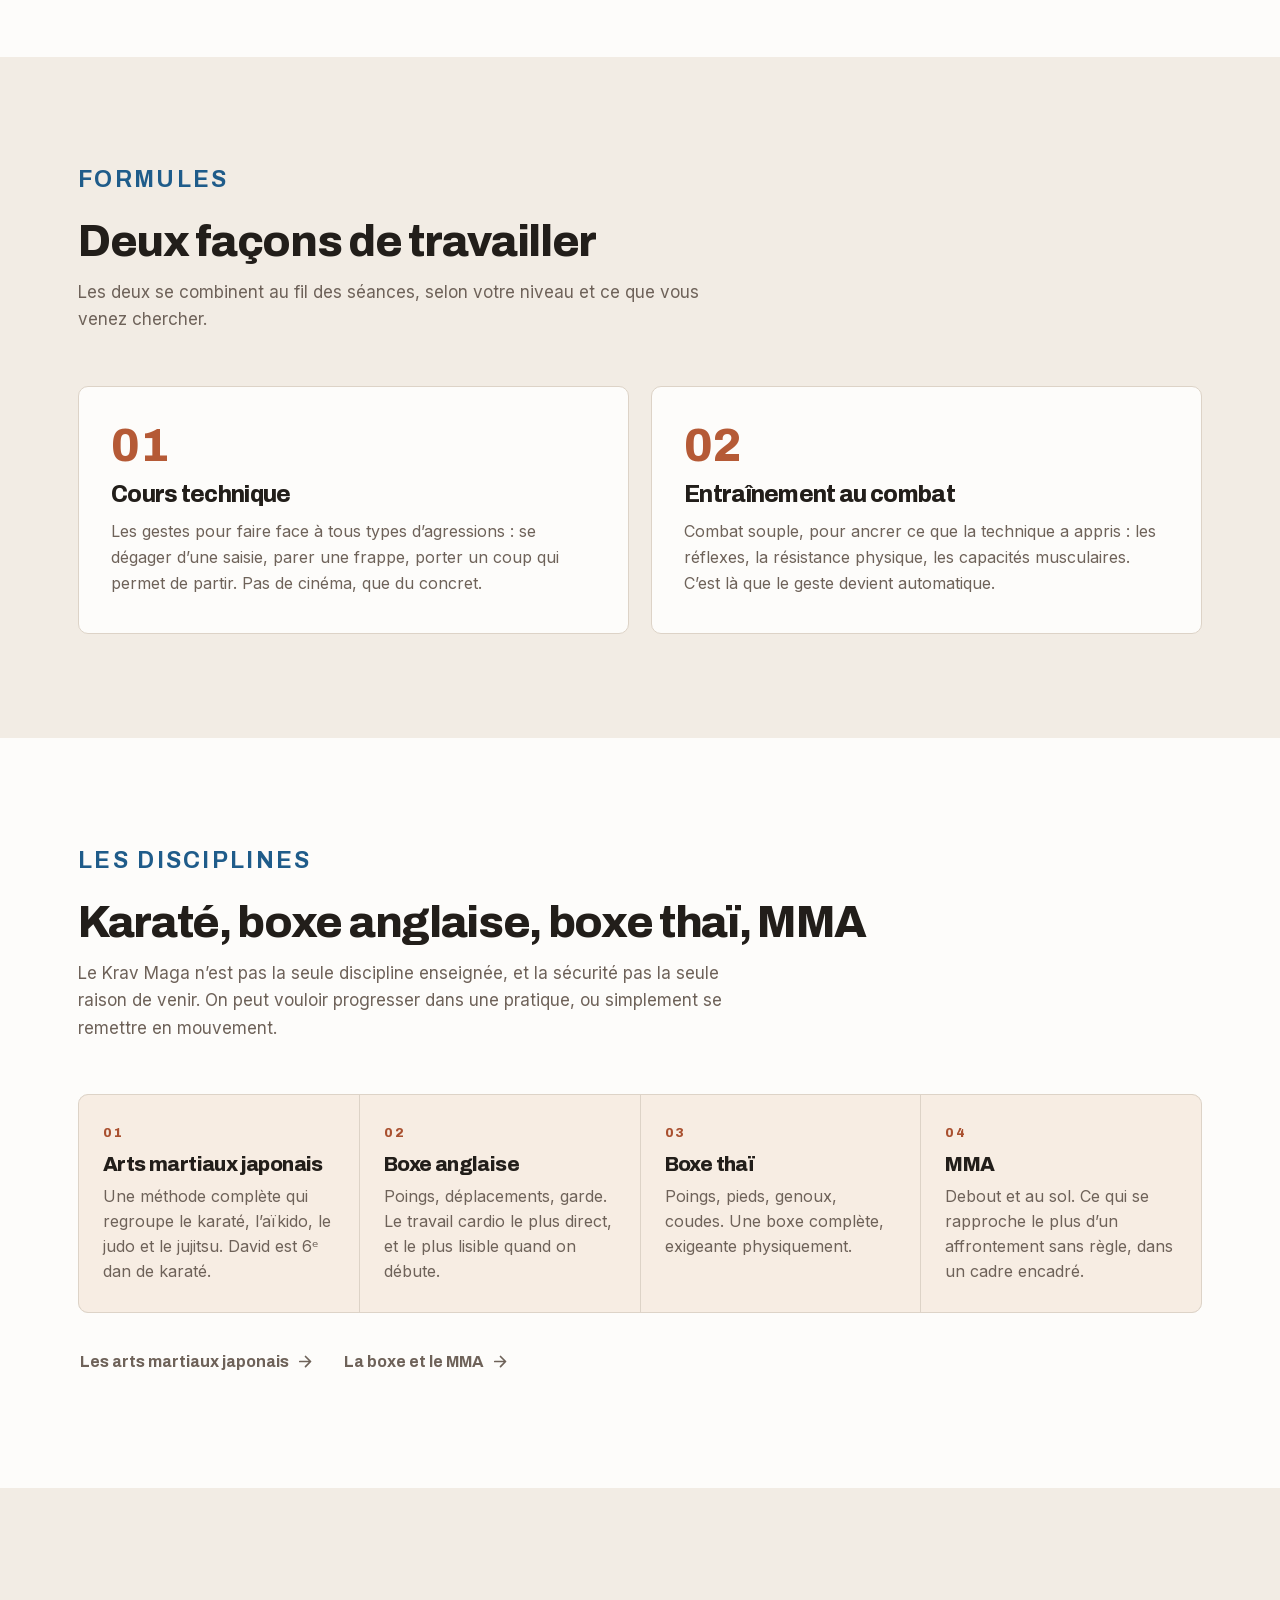
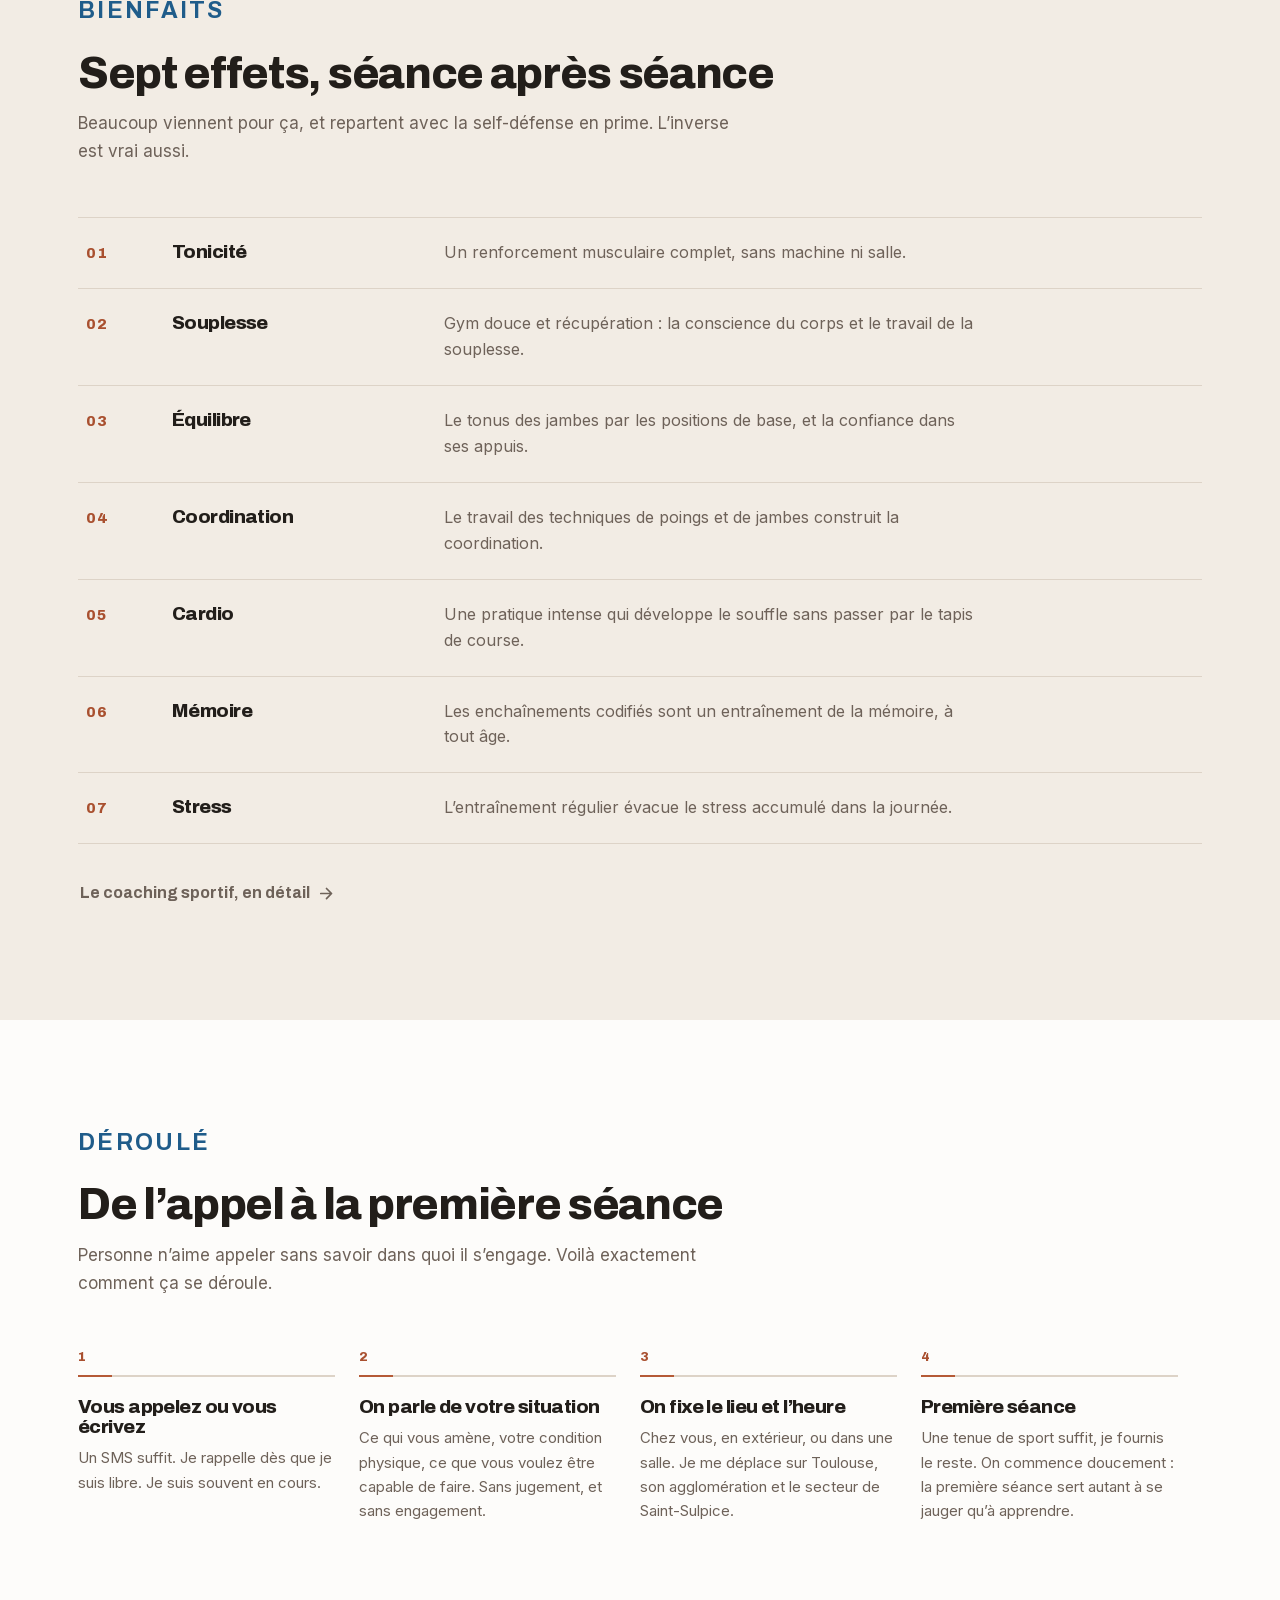
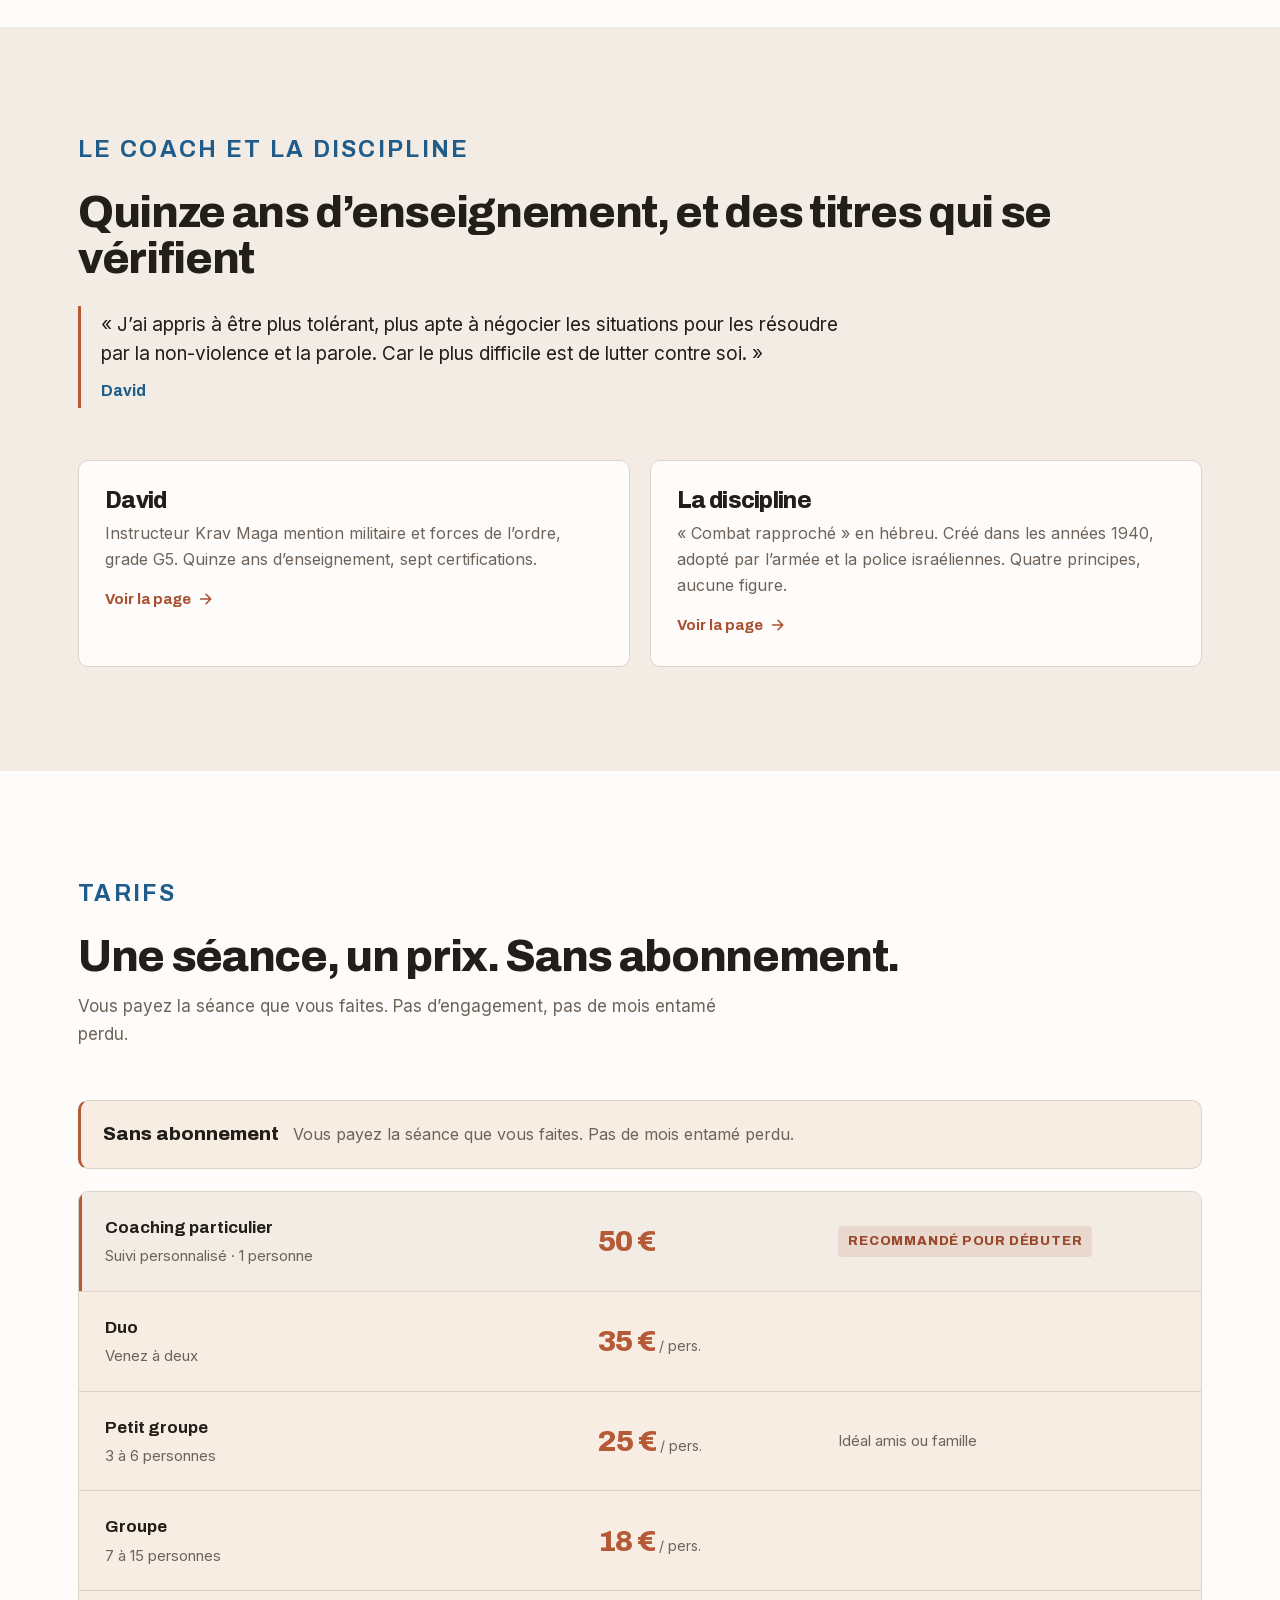
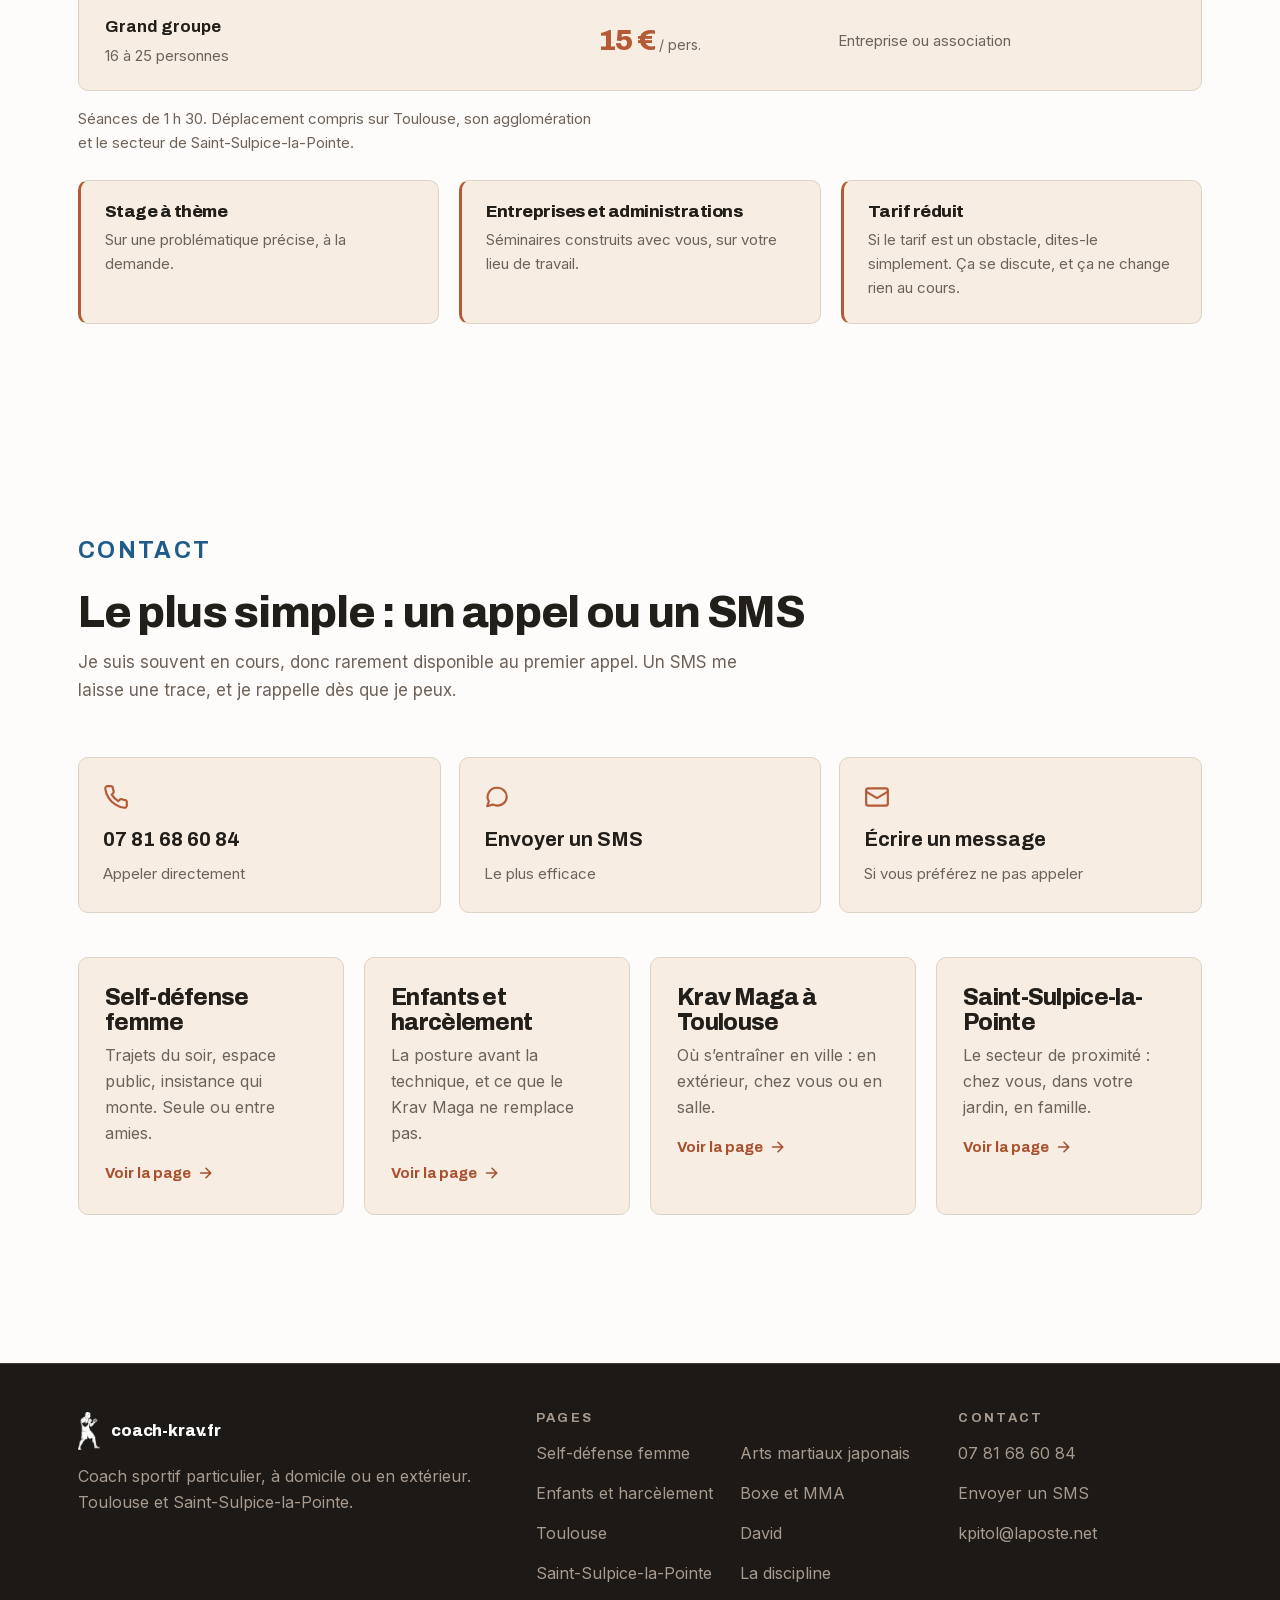
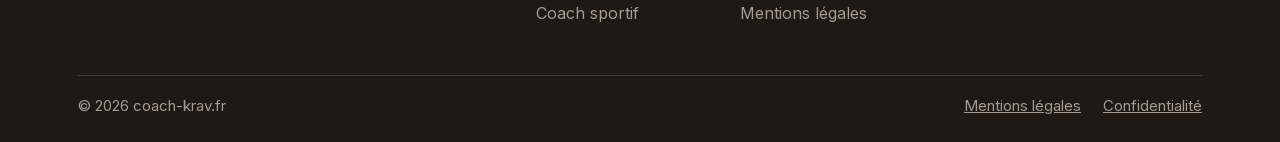
==== commit 4cce1368: "fix(a11y): mon garde de contraste annoncait vert sur une paire qu il ne regardait pas Lighthouse sur" ====
--- a/index.html
+++ b/index.html
@@ -7,6 +7,7 @@
 <meta name="description" content="Coach sportif particulier à Toulouse : Krav Maga, self-défense, karaté, boxe et MMA. Quinze ans d’enseignement. À domicile ou en extérieur.">
 <meta name="author" content="coach-krav.fr">
 <meta name="robots" content="index, follow">
+<meta name="color-scheme" content="light">
 <meta name="theme-color" content="#FDFCFA">
 <link rel="canonical" href="https://coach-krav.fr/">
 
@@ -127,7 +128,7 @@
       <li><b>Instructeur</b> mention militaire et forces de l’ordre</li>
       <li><b>G5</b> Krav Maga</li>
       <li><b>15 ans</b> d’enseignement</li>
-      <li>À domicile, en extérieur ou en salle</li>
+      <li><b>6<sup>e</sup> dan</b> de karaté, Japan Karate Association</li>
     </ul>
   </div>
 </div>
@@ -288,7 +289,7 @@
   <div class="wrap">
     <div class="head monte">
       <p class="eyebrow">Le coach et la discipline</p>
-      <h2>Il a testé en situation réelle avant d’enseigner</h2>
+      <h2>Quinze ans d’enseignement, et des titres qui se vérifient</h2>
       <blockquote>« J’ai appris à être plus tolérant, plus apte à négocier les situations pour les résoudre par la non-violence et la parole. Car le plus difficile est de lutter contre soi. »<cite>David</cite></blockquote>
     </div>
     <div class="renvois monte">
--- a/assets/site.css
+++ b/assets/site.css
@@ -82,6 +82,12 @@
      invisible a l'oeil, decisif pour la sonde. */
   --t-brique-franche:#B55A36;  --t-brique-franche-rgb:181,90,54;
   --t-brique-claire:#E08A5A;   --t-brique-claire-rgb:224,138,90;
+  /* La brique qui tient sur SON PROPRE aplat. Un texte brique sur un fond de
+     brique a 13 % plafonne a 3,97 — et baisser l'alpha n'y change rien : a 5 %
+     on est encore a 4,32. C'est une limite arithmetique, pas un reglage. Quatre
+     points de clarte en moins suffisent : 4,64 sur la carte, 4,57 sur la
+     pierre. */
+  --t-brique-sombre:#99482B;
 
   /* la note bleue. 12,7 % des pixels et les plus hautes saturations de
      toute la mesure. Ce n'est pas un ajout : la richesse de Toulouse
@@ -123,6 +129,7 @@
   --sur:var(--t-encre);
   --sur-2:var(--t-pierre);
   --accent:var(--t-brique);           --accent-rgb:var(--t-brique-rgb);
+  --accent-sur-aplat:var(--t-brique-sombre); /* un texte accent POSE sur un aplat d'accent */
   --accent-sur:var(--t-blanc);        /* le texte posé SUR --accent */
   /* la brique franche : filets, barres, icônes, gros chiffres — tout ce
      qui n'a pas besoin de 4,5:1 et que l'œil lit comme la couleur */
@@ -217,6 +224,12 @@
 
 *,*::before,*::after{margin:0;padding:0;box-sizing:border-box}
 html{scroll-behavior:smooth;-webkit-text-size-adjust:100%}
+/* Le site n'a pas de mode sombre — c'est un choix, la charte est batie sur une
+   pierre claire. Mais sans `color-scheme` declare, un navigateur en theme
+   sombre s'autorise a FORCER ses propres couleurs sur la page : les fonds
+   s'inversent, les contrastes mesures ne valent plus rien, et personne ne le
+   voit depuis un poste en clair. On le declare donc explicitement. */
+:root{color-scheme:light}
 body{background:var(--fond);color:var(--sur);font-family:var(--tc);font-size:17px;line-height:1.62;overflow-x:hidden;-webkit-font-smoothing:antialiased}
 img{display:block;max-width:100%;height:auto}
 a{color:inherit}
@@ -490,7 +503,7 @@
    Un écusson le nomme, un filet à gauche le désigne. */
 .tarifs .l--phare{background:var(--survol);box-shadow:inset 3px 0 0 var(--accent-franc)}
 .ecusson{display:inline-block;font-family:var(--tf);font-size:13px;font-weight:800;
-  letter-spacing:.06em;text-transform:uppercase;color:var(--accent);
+  letter-spacing:.06em;text-transform:uppercase;color:var(--accent-sur-aplat);
   background:rgba(var(--accent-rgb),.13);padding:5px 10px;border-radius:var(--r-controle)}
 .duree{max-width:58ch;margin-top:16px;font-size:15px;color:var(--sur-2)}
 .extras{display:grid;grid-template-columns:repeat(3,1fr);gap:20px;margin-top:24px}
--- a/assets/site.css
+++ b/assets/site.css
@@ -82,6 +82,12 @@
      invisible a l'oeil, decisif pour la sonde. */
   --t-brique-franche:#B55A36;  --t-brique-franche-rgb:181,90,54;
   --t-brique-claire:#E08A5A;   --t-brique-claire-rgb:224,138,90;
+  /* La brique qui tient sur SON PROPRE aplat. Un texte brique sur un fond de
+     brique a 13 % plafonne a 3,97 — et baisser l'alpha n'y change rien : a 5 %
+     on est encore a 4,32. C'est une limite arithmetique, pas un reglage. Quatre
+     points de clarte en moins suffisent : 4,64 sur la carte, 4,57 sur la
+     pierre. */
+  --t-brique-sombre:#99482B;
 
   /* la note bleue. 12,7 % des pixels et les plus hautes saturations de
      toute la mesure. Ce n'est pas un ajout : la richesse de Toulouse
@@ -123,6 +129,7 @@
   --sur:var(--t-encre);
   --sur-2:var(--t-pierre);
   --accent:var(--t-brique);           --accent-rgb:var(--t-brique-rgb);
+  --accent-sur-aplat:var(--t-brique-sombre); /* un texte accent POSE sur un aplat d'accent */
   --accent-sur:var(--t-blanc);        /* le texte posé SUR --accent */
   /* la brique franche : filets, barres, icônes, gros chiffres — tout ce
      qui n'a pas besoin de 4,5:1 et que l'œil lit comme la couleur */
@@ -217,6 +224,12 @@
 
 *,*::before,*::after{margin:0;padding:0;box-sizing:border-box}
 html{scroll-behavior:smooth;-webkit-text-size-adjust:100%}
+/* Le site n'a pas de mode sombre — c'est un choix, la charte est batie sur une
+   pierre claire. Mais sans `color-scheme` declare, un navigateur en theme
+   sombre s'autorise a FORCER ses propres couleurs sur la page : les fonds
+   s'inversent, les contrastes mesures ne valent plus rien, et personne ne le
+   voit depuis un poste en clair. On le declare donc explicitement. */
+:root{color-scheme:light}
 body{background:var(--fond);color:var(--sur);font-family:var(--tc);font-size:17px;line-height:1.62;overflow-x:hidden;-webkit-font-smoothing:antialiased}
 img{display:block;max-width:100%;height:auto}
 a{color:inherit}
@@ -490,7 +503,7 @@
    Un écusson le nomme, un filet à gauche le désigne. */
 .tarifs .l--phare{background:var(--survol);box-shadow:inset 3px 0 0 var(--accent-franc)}
 .ecusson{display:inline-block;font-family:var(--tf);font-size:13px;font-weight:800;
-  letter-spacing:.06em;text-transform:uppercase;color:var(--accent);
+  letter-spacing:.06em;text-transform:uppercase;color:var(--accent-sur-aplat);
   background:rgba(var(--accent-rgb),.13);padding:5px 10px;border-radius:var(--r-controle)}
 .duree{max-width:58ch;margin-top:16px;font-size:15px;color:var(--sur-2)}
 .extras{display:grid;grid-template-columns:repeat(3,1fr);gap:20px;margin-top:24px}
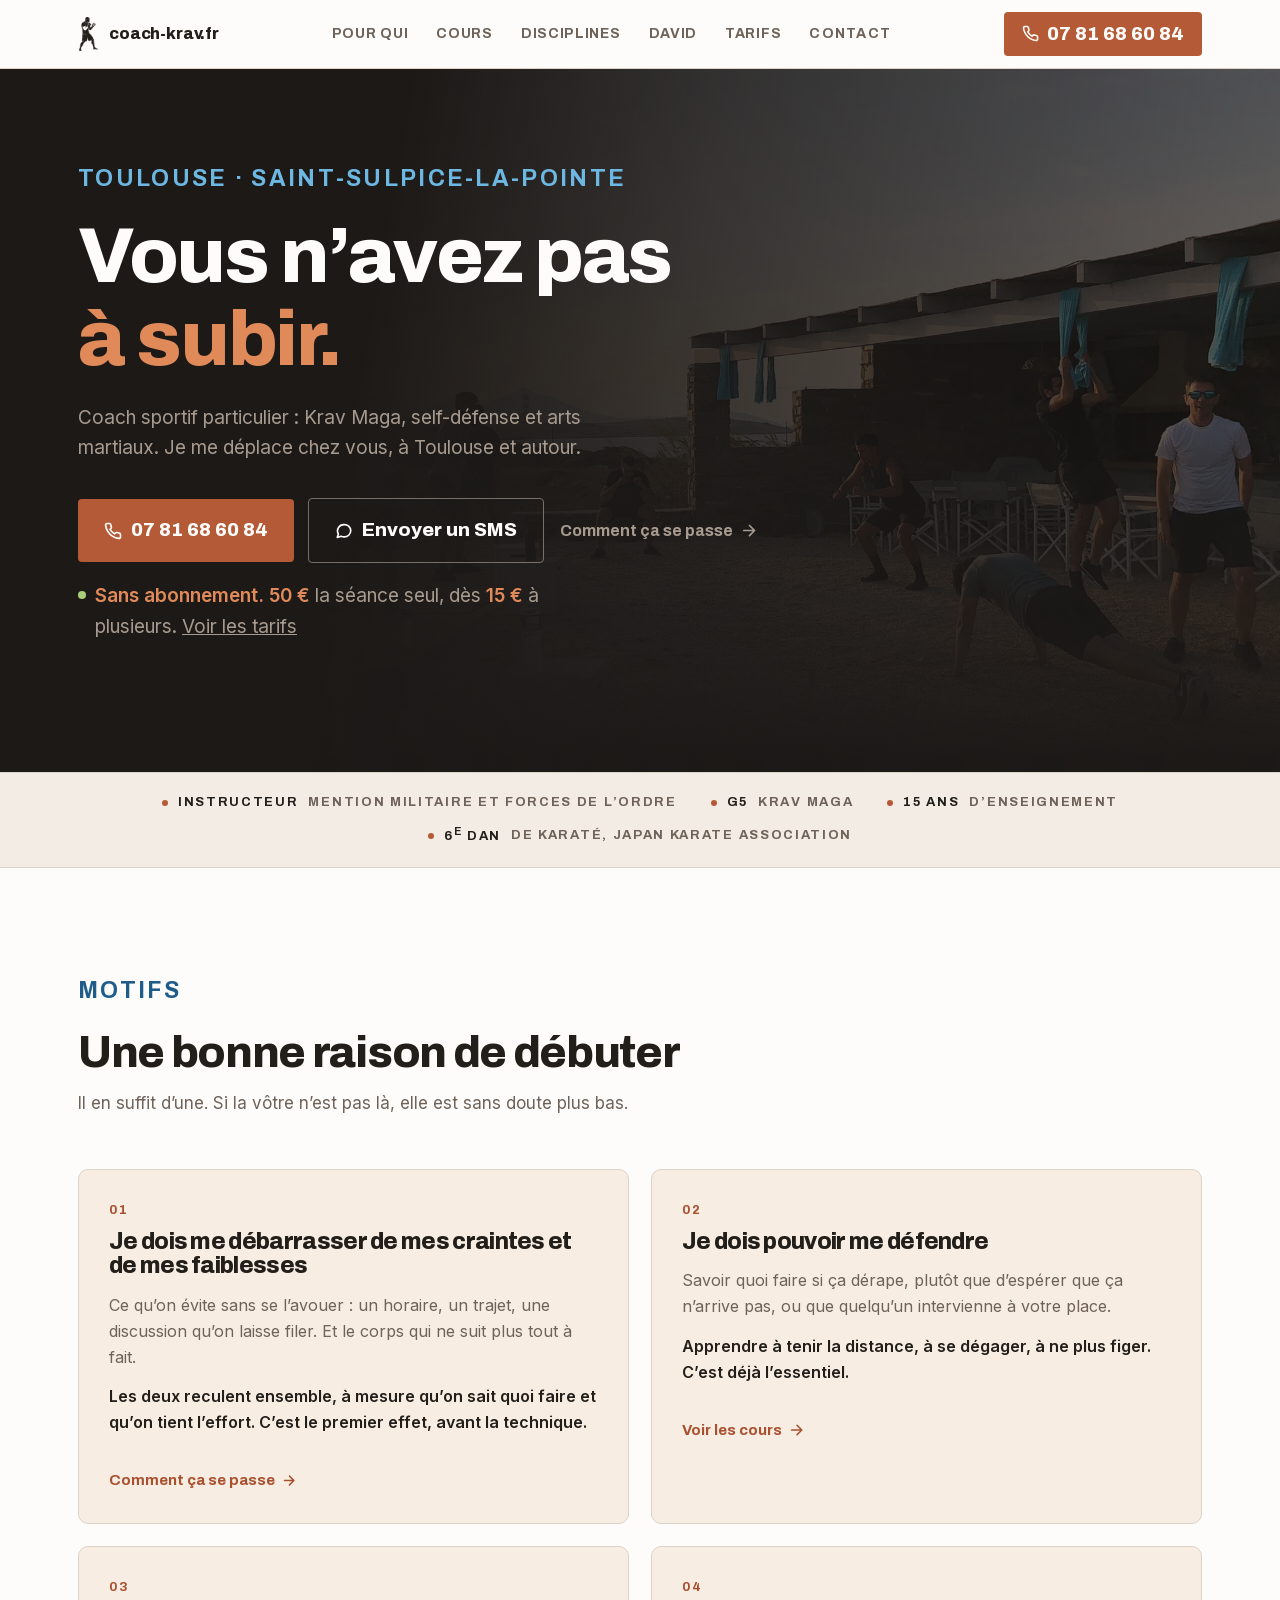
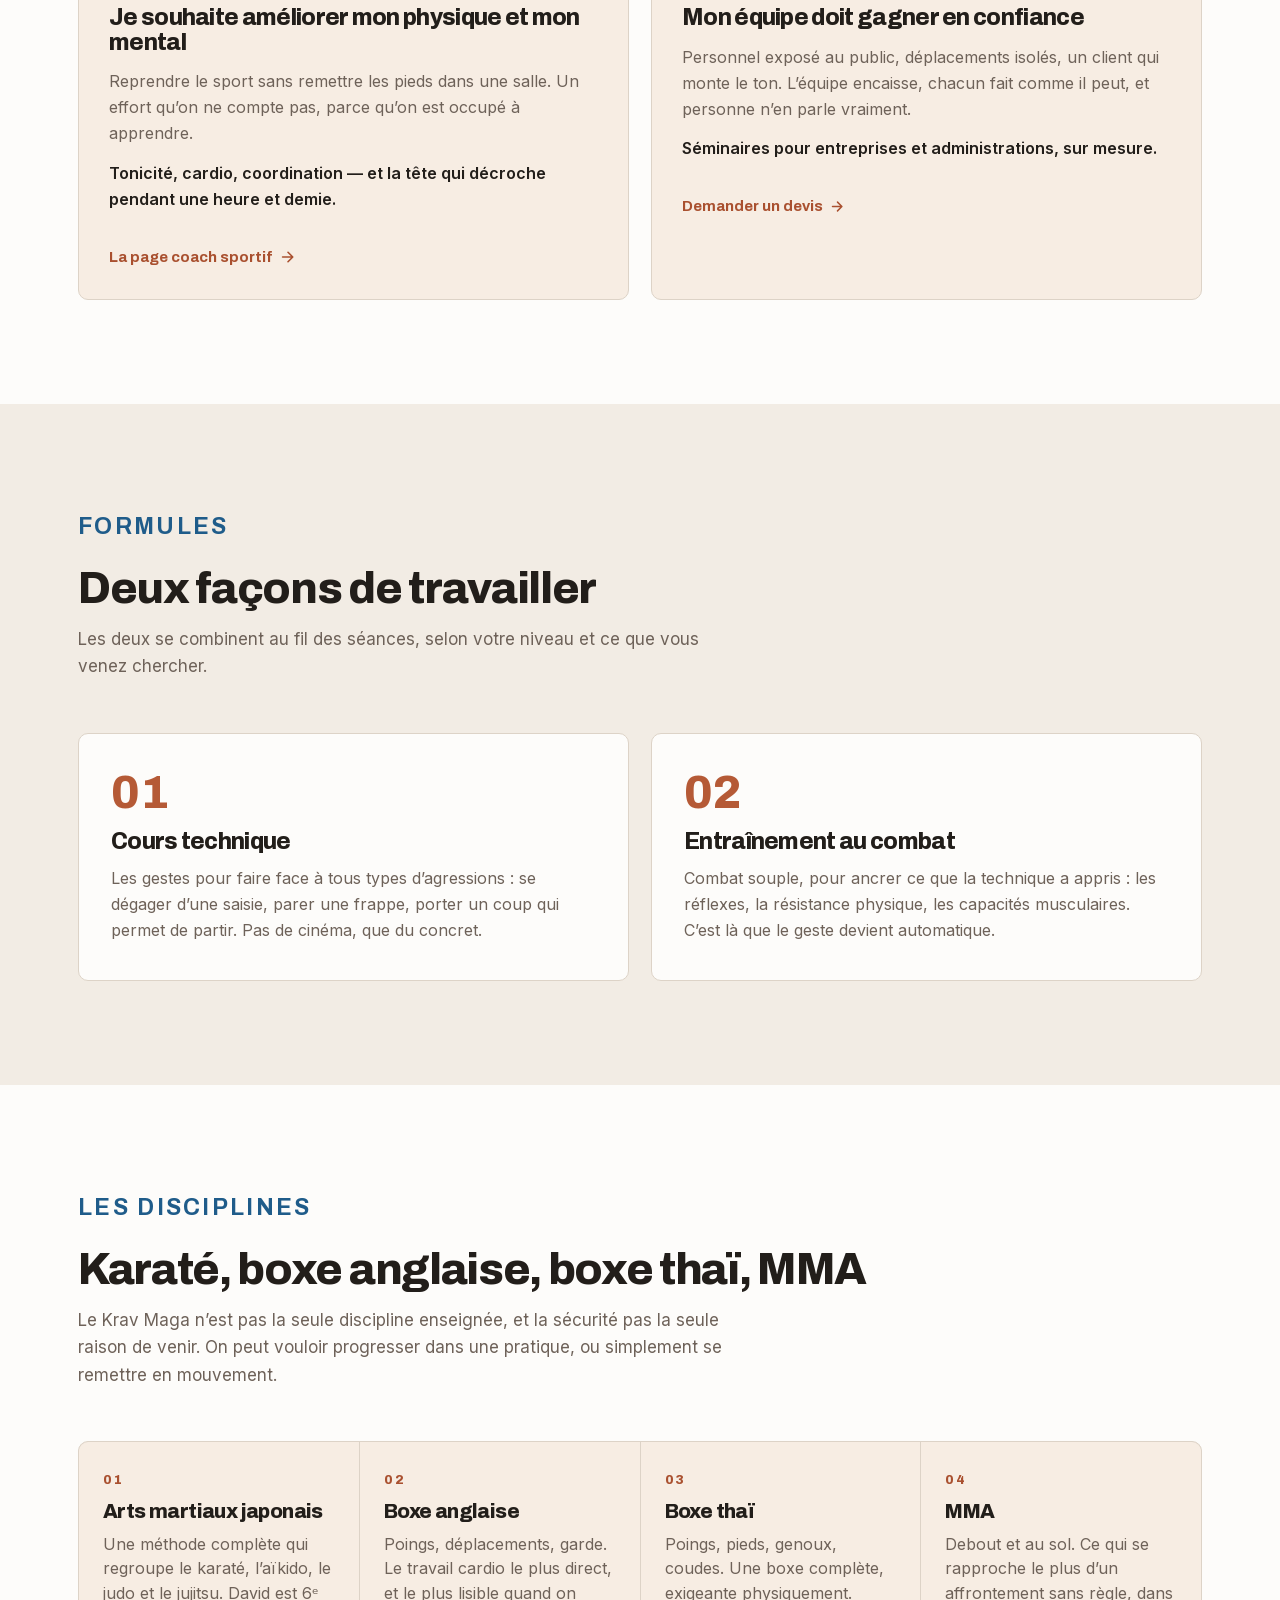
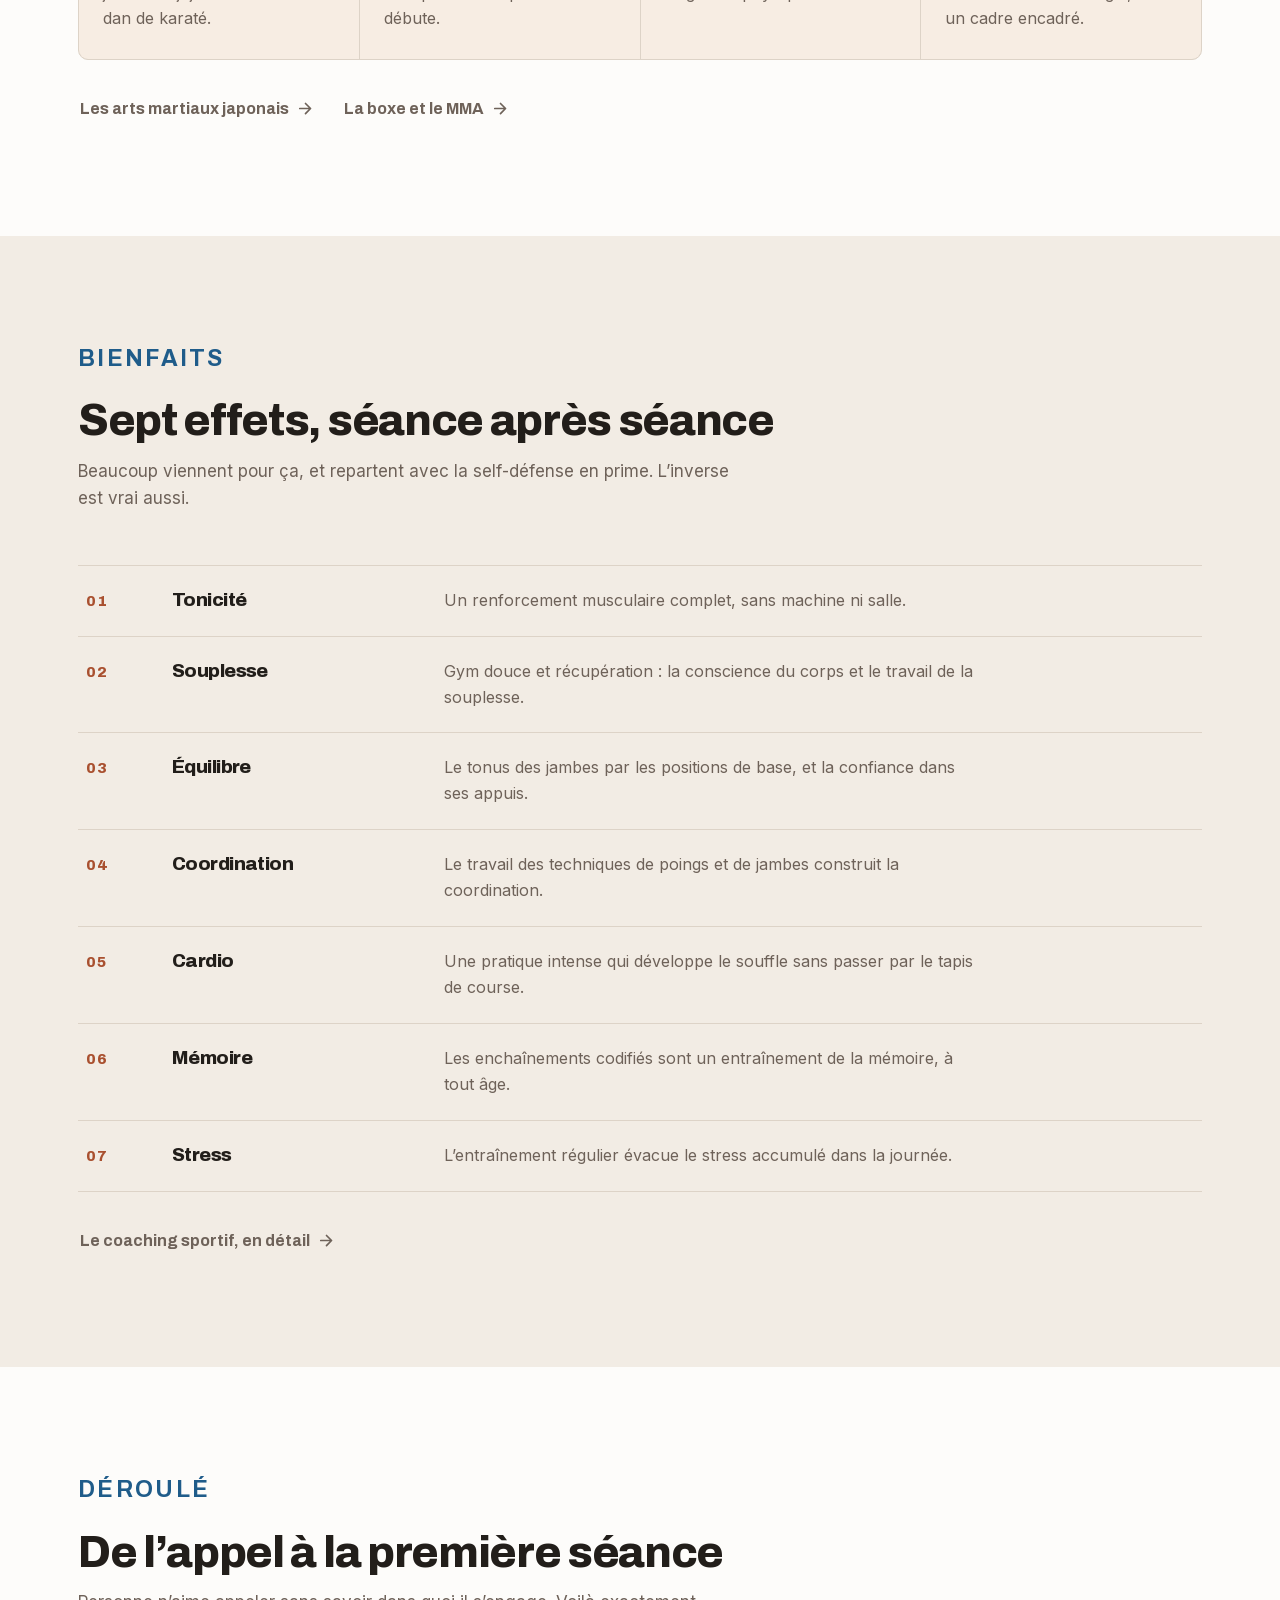
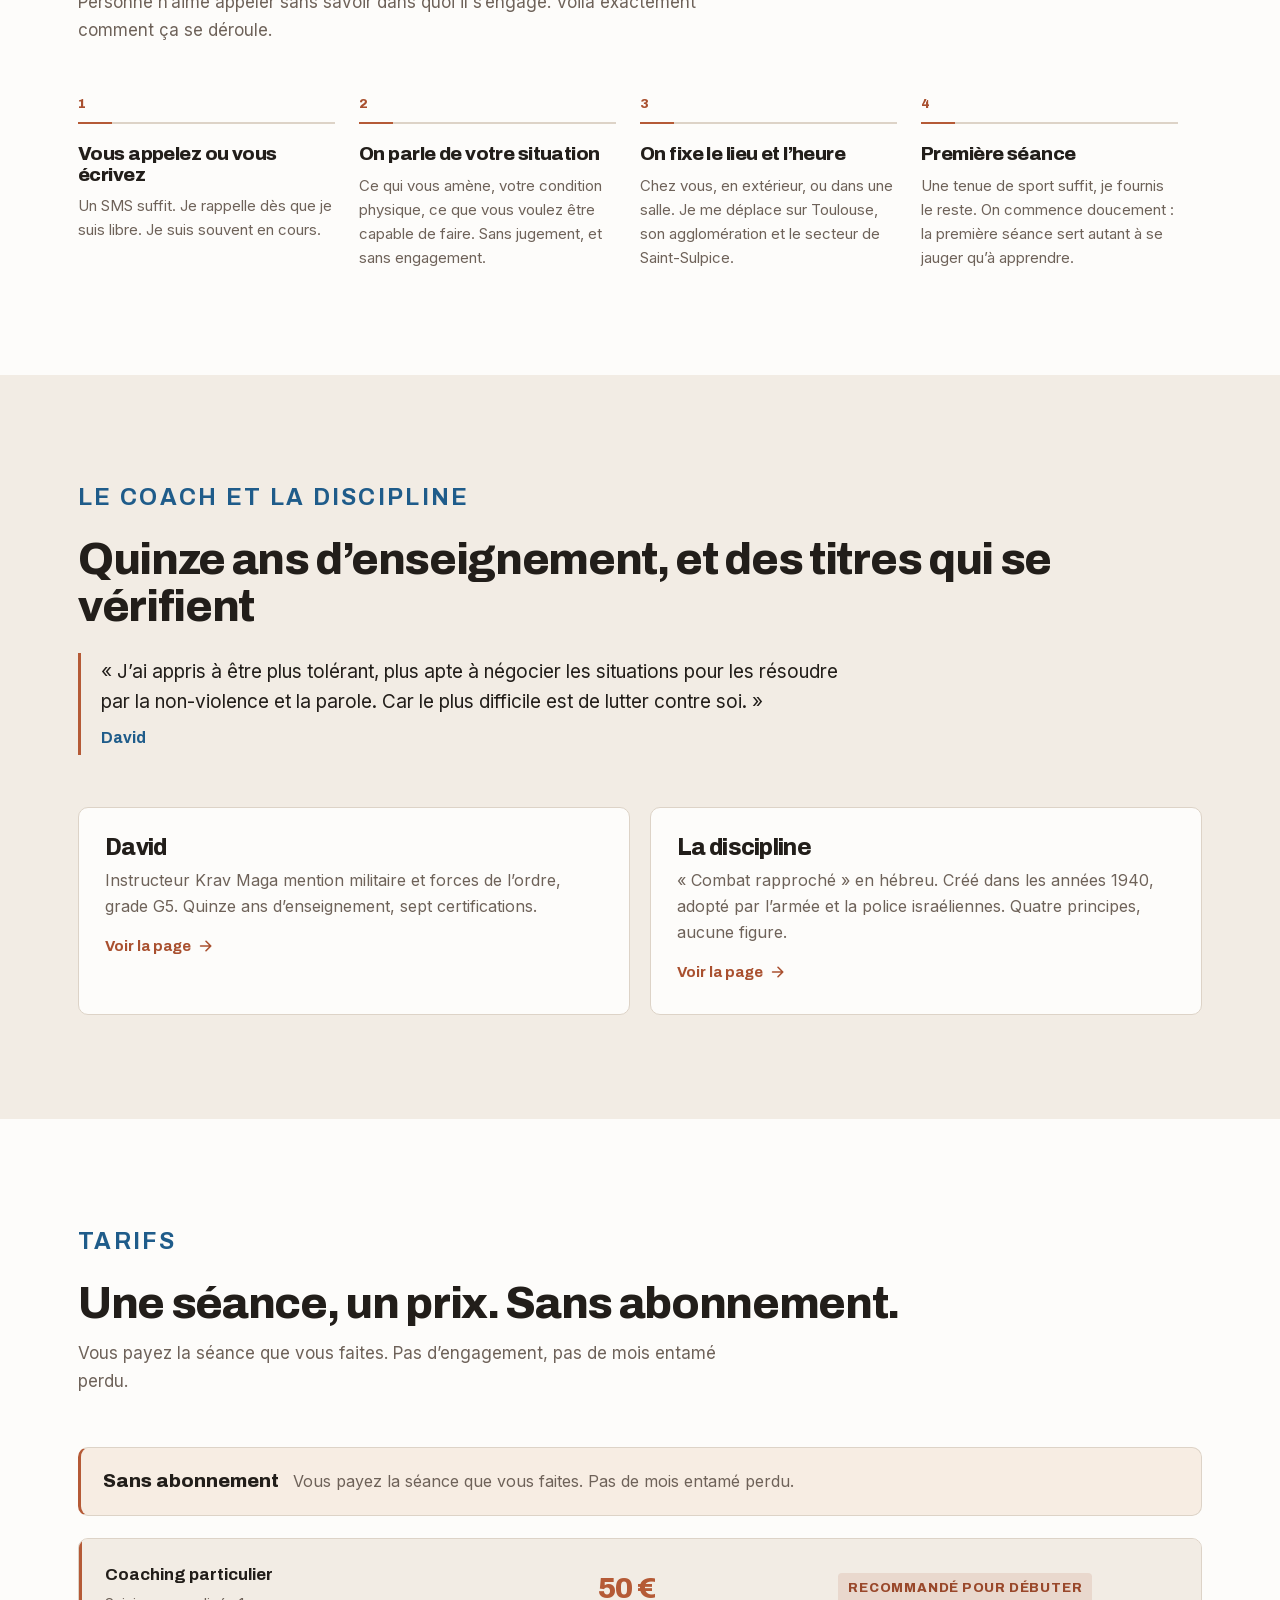
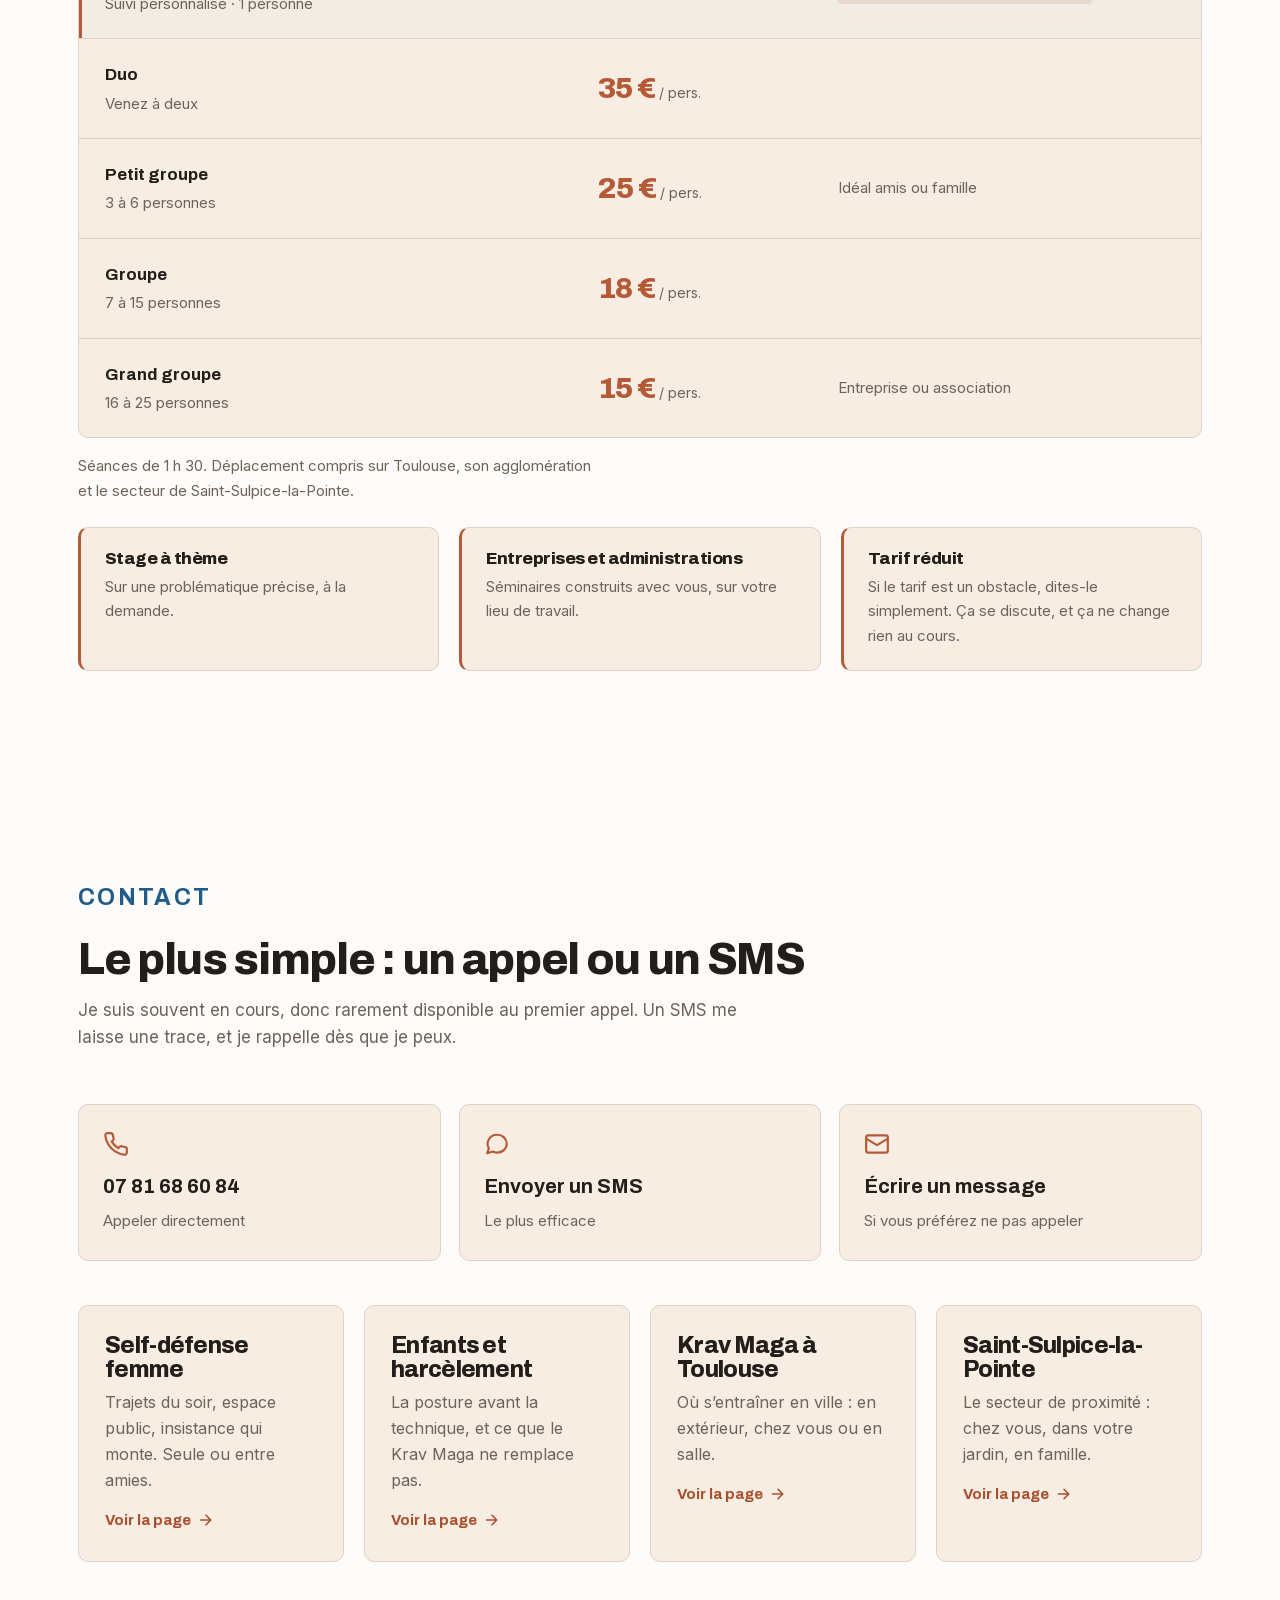
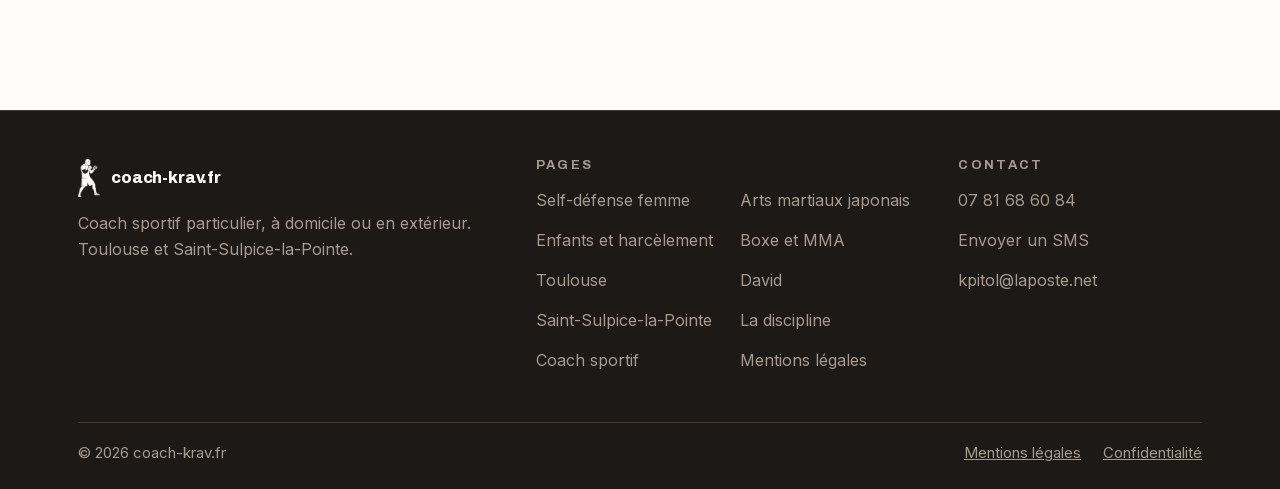
==== commit 509bc560: "feat(accueil): trois peurs ouvraient la page, dans un registre que le coach refuse Les trois cartes " ====
--- a/index.html
+++ b/index.html
@@ -147,26 +147,32 @@
 <section class="sec" id="situations">
   <div class="wrap">
     <div class="head monte">
-      <p class="eyebrow">Situations</p>
-      <h2>Trois raisons de commencer</h2>
-      <p class="lead">La plupart des gens appellent pour une raison précise, qui a un nom et souvent une date. En voici trois. Il y en a d’autres, plus bas.</p>
-    </div>
-    <div class="trio">
+      <p class="eyebrow">Motifs</p>
+      <h2>Une bonne raison de débuter</h2>
+      <p class="lead">Il en suffit d’une. Si la vôtre n’est pas là, elle est sans doute plus bas.</p>
+    </div>
+    <div class="motifs">
       <details class="sit monte" open>
-        <summary><h3><span class="sit-n">01</span>Je ne me sens pas en sécurité</h3></summary>
-        <p>Des incivilités au travail. Un trajet le soir qui pèse. L’idée de ne pas savoir quoi faire si ça dérape.</p>
-        <p class="rep">Apprendre à tenir la distance, à se dégager, à ne plus figer.</p>
+        <summary><h3><span class="sit-n">01</span>Je dois me débarrasser de mes craintes et de mes faiblesses</h3></summary>
+        <p>Ce qu’on évite sans se l’avouer : un horaire, un trajet, une discussion qu’on laisse filer. Et le corps qui ne suit plus tout à fait.</p>
+        <p class="rep">Les deux reculent ensemble, à mesure qu’on sait quoi faire et qu’on tient l’effort. C’est le premier effet, avant la technique.</p>
+        <a class="go" href="#deroule">Comment ça se passe</a>
+      </details>
+      <details class="sit monte" open>
+        <summary><h3><span class="sit-n">02</span>Je dois pouvoir me défendre</h3></summary>
+        <p>Savoir quoi faire si ça dérape, plutôt que d’espérer que ça n’arrive pas, ou que quelqu’un intervienne à votre place.</p>
+        <p class="rep">Apprendre à tenir la distance, à se dégager, à ne plus figer. C’est déjà l’essentiel.</p>
         <a class="go" href="#formules">Voir les cours</a>
       </details>
       <details class="sit monte" open>
-        <summary><h3><span class="sit-n">02</span>Mon enfant est harcelé</h3></summary>
-        <p>Harcèlement, racket. Il rentre la tête basse et ne dit rien. Vous voyez bien que quelque chose se passe.</p>
-        <p class="rep">Quelques séances suffisent souvent à ce qu’il cesse d’être une cible.</p>
-        <a class="go" href="/enfants/">La page enfants</a>
+        <summary><h3><span class="sit-n">03</span>Je souhaite améliorer mon physique et mon mental</h3></summary>
+        <p>Reprendre le sport sans remettre les pieds dans une salle. Un effort qu’on ne compte pas, parce qu’on est occupé à apprendre.</p>
+        <p class="rep">Tonicité, cardio, coordination — et la tête qui décroche pendant une heure et demie.</p>
+        <a class="go" href="/coach-sportif/">La page coach sportif</a>
       </details>
       <details class="sit monte" open>
-        <summary><h3><span class="sit-n">03</span>Mon équipe est exposée</h3></summary>
-        <p>Personnel exposé au public, déplacements isolés, gestion d’un client agressif. Un besoin de formation concrète.</p>
+        <summary><h3><span class="sit-n">04</span>Mon équipe doit gagner en confiance</h3></summary>
+        <p>Personnel exposé au public, déplacements isolés, un client qui monte le ton. L’équipe encaisse, chacun fait comme il peut, et personne n’en parle vraiment.</p>
         <p class="rep">Séminaires pour entreprises et administrations, sur mesure.</p>
         <a class="go" href="#contact">Demander un devis</a>
       </details>
--- a/assets/site.css
+++ b/assets/site.css
@@ -353,6 +353,10 @@
 
 /* ── situations ────────────────────────────────────────────────────── */
 .trio{display:grid;grid-template-columns:repeat(3,1fr);gap:22px}
+/* Deux colonnes et non trois : les motifs sont ecrits a la premiere personne,
+   et le plus long tient sur quatre lignes dans une carte de trio. La grille
+   suit le texte. Ne pas fusionner avec la regle ci-dessus. */
+.motifs{display:grid;grid-template-columns:1fr 1fr;gap:22px}
 .sit{position:relative;background:var(--fond-carte);border:1px solid var(--filet);border-radius:var(--r-surface);padding:34px 30px 30px;display:flex;flex-direction:column;overflow:hidden;transition:transform .22s,box-shadow .22s,border-color .22s}
 .sit::before{content:'';position:absolute;inset:0 auto 0 0;width:3px;background:var(--accent-franc);transform:scaleY(0);transform-origin:top;transition:transform .3s cubic-bezier(.16,1,.3,1)}
 .sit:hover{transform:translateY(-4px);box-shadow:0 16px 38px rgba(var(--ombre-rgb),.1);border-color:var(--contour)}
@@ -658,10 +662,22 @@
 
 /* ── entrées animées ────────────────────────────────────────────────
    Le contenu est VISIBLE par défaut. C'est le script qui pose .anime sur
-   la racine, et lui seul qui masque avant de révéler : sans JS, sans
-   observateur, ou si le script casse, la page reste entièrement lisible. */
-.anime .monte{opacity:0;transform:translateY(22px);transition:opacity .62s cubic-bezier(.16,1,.3,1),transform .62s cubic-bezier(.16,1,.3,1)}
-.anime .monte.vu{opacity:1;transform:none}
+   la racine, et lui seul qui décale avant de remettre en place : sans JS,
+   sans observateur, ou si le script casse, la page reste lisible.
+
+   PLUS DE FONDU depuis le 2026-09-10. L'entrée partait d'`opacity:0`, et
+   pendant les 620 ms de la transition tout texte traversait une zone de
+   contraste insuffisant — Lighthouse y relevait trois défauts, sur des
+   couleurs qui n'appartiennent à aucune charte parce qu'elles n'existent
+   qu'au milieu du fondu. Aucun réglage n'y échappe : le calcul donne encore
+   3,83:1 à 90 % d'opacité, le seuil n'est atteint qu'à 100.
+
+   Le déplacement seul règle les deux : le texte garde son contraste du
+   début à la fin, et le contenu n'est jamais invisible — ce qui compte pour
+   qui fait défiler vite sur un téléphone. Le décalage descend de 22 à 14 px :
+   sans fondu pour l'adoucir, une montée trop ample se voit comme un saut. */
+.anime .monte{transform:translateY(14px);transition:transform .5s cubic-bezier(.16,1,.3,1)}
+.anime .monte.vu{transform:none}
 
 /* Rien ne defile dans une feuille imprimee : ce qui attend le defilement
    n'arriverait jamais. On montre tout, et on retire ce qui n'a pas de sens
@@ -669,7 +685,7 @@
    Les trois valeurs ci-dessous sont les seules couleurs écrites hors de la
    direction : une page imprimée n'a pas de charte, elle a de l'encre. */
 @media print{
-  .anime .monte{opacity:1!important;transform:none!important;transition:none!important}
+  .anime .monte{transform:none!important;transition:none!important}
   .pouce,#menu,#burger,.hero-media,.hero-photo,.hero-voile,.skip{display:none!important}
   #tete{position:static!important;border:0}
   body{background:#fff;color:#000}
@@ -703,7 +719,7 @@
   .hero p{margin-bottom:26px}
   .actes{flex-direction:column;align-items:stretch}
   .actes .btn{width:100%}
-  .trio,.duo,.certifs,.princ,.extras,.canaux,.rang{grid-template-columns:1fr}
+  .trio,.duo,.motifs,.certifs,.princ,.extras,.canaux,.rang{grid-template-columns:1fr}
   /* `.pied` est SORTI de cette liste le 2026-09-10 : elle le remettait a une
      seule colonne, et le placement pose plus haut (contact en colonne 2) y
      creait alors une colonne IMPLICITE de 140 px — deux colonnes inegales au
@@ -748,7 +764,7 @@
 @media (prefers-reduced-motion:reduce){
   html{scroll-behavior:auto}
   *,*::before,*::after{animation-duration:.001ms!important;transition-duration:.001ms!important}
-  .monte{opacity:1;transform:none}
+  .monte{transform:none}
 }
 /* le menu déplié sur mobile — il descend de l'en-tête, donc il en prend
    le fond clair, et non plus celui du héros */
--- a/assets/site.css
+++ b/assets/site.css
@@ -353,6 +353,10 @@
 
 /* ── situations ────────────────────────────────────────────────────── */
 .trio{display:grid;grid-template-columns:repeat(3,1fr);gap:22px}
+/* Deux colonnes et non trois : les motifs sont ecrits a la premiere personne,
+   et le plus long tient sur quatre lignes dans une carte de trio. La grille
+   suit le texte. Ne pas fusionner avec la regle ci-dessus. */
+.motifs{display:grid;grid-template-columns:1fr 1fr;gap:22px}
 .sit{position:relative;background:var(--fond-carte);border:1px solid var(--filet);border-radius:var(--r-surface);padding:34px 30px 30px;display:flex;flex-direction:column;overflow:hidden;transition:transform .22s,box-shadow .22s,border-color .22s}
 .sit::before{content:'';position:absolute;inset:0 auto 0 0;width:3px;background:var(--accent-franc);transform:scaleY(0);transform-origin:top;transition:transform .3s cubic-bezier(.16,1,.3,1)}
 .sit:hover{transform:translateY(-4px);box-shadow:0 16px 38px rgba(var(--ombre-rgb),.1);border-color:var(--contour)}
@@ -658,10 +662,22 @@
 
 /* ── entrées animées ────────────────────────────────────────────────
    Le contenu est VISIBLE par défaut. C'est le script qui pose .anime sur
-   la racine, et lui seul qui masque avant de révéler : sans JS, sans
-   observateur, ou si le script casse, la page reste entièrement lisible. */
-.anime .monte{opacity:0;transform:translateY(22px);transition:opacity .62s cubic-bezier(.16,1,.3,1),transform .62s cubic-bezier(.16,1,.3,1)}
-.anime .monte.vu{opacity:1;transform:none}
+   la racine, et lui seul qui décale avant de remettre en place : sans JS,
+   sans observateur, ou si le script casse, la page reste lisible.
+
+   PLUS DE FONDU depuis le 2026-09-10. L'entrée partait d'`opacity:0`, et
+   pendant les 620 ms de la transition tout texte traversait une zone de
+   contraste insuffisant — Lighthouse y relevait trois défauts, sur des
+   couleurs qui n'appartiennent à aucune charte parce qu'elles n'existent
+   qu'au milieu du fondu. Aucun réglage n'y échappe : le calcul donne encore
+   3,83:1 à 90 % d'opacité, le seuil n'est atteint qu'à 100.
+
+   Le déplacement seul règle les deux : le texte garde son contraste du
+   début à la fin, et le contenu n'est jamais invisible — ce qui compte pour
+   qui fait défiler vite sur un téléphone. Le décalage descend de 22 à 14 px :
+   sans fondu pour l'adoucir, une montée trop ample se voit comme un saut. */
+.anime .monte{transform:translateY(14px);transition:transform .5s cubic-bezier(.16,1,.3,1)}
+.anime .monte.vu{transform:none}
 
 /* Rien ne defile dans une feuille imprimee : ce qui attend le defilement
    n'arriverait jamais. On montre tout, et on retire ce qui n'a pas de sens
@@ -669,7 +685,7 @@
    Les trois valeurs ci-dessous sont les seules couleurs écrites hors de la
    direction : une page imprimée n'a pas de charte, elle a de l'encre. */
 @media print{
-  .anime .monte{opacity:1!important;transform:none!important;transition:none!important}
+  .anime .monte{transform:none!important;transition:none!important}
   .pouce,#menu,#burger,.hero-media,.hero-photo,.hero-voile,.skip{display:none!important}
   #tete{position:static!important;border:0}
   body{background:#fff;color:#000}
@@ -703,7 +719,7 @@
   .hero p{margin-bottom:26px}
   .actes{flex-direction:column;align-items:stretch}
   .actes .btn{width:100%}
-  .trio,.duo,.certifs,.princ,.extras,.canaux,.rang{grid-template-columns:1fr}
+  .trio,.duo,.motifs,.certifs,.princ,.extras,.canaux,.rang{grid-template-columns:1fr}
   /* `.pied` est SORTI de cette liste le 2026-09-10 : elle le remettait a une
      seule colonne, et le placement pose plus haut (contact en colonne 2) y
      creait alors une colonne IMPLICITE de 140 px — deux colonnes inegales au
@@ -748,7 +764,7 @@
 @media (prefers-reduced-motion:reduce){
   html{scroll-behavior:auto}
   *,*::before,*::after{animation-duration:.001ms!important;transition-duration:.001ms!important}
-  .monte{opacity:1;transform:none}
+  .monte{transform:none}
 }
 /* le menu déplié sur mobile — il descend de l'en-tête, donc il en prend
    le fond clair, et non plus celui du héros */
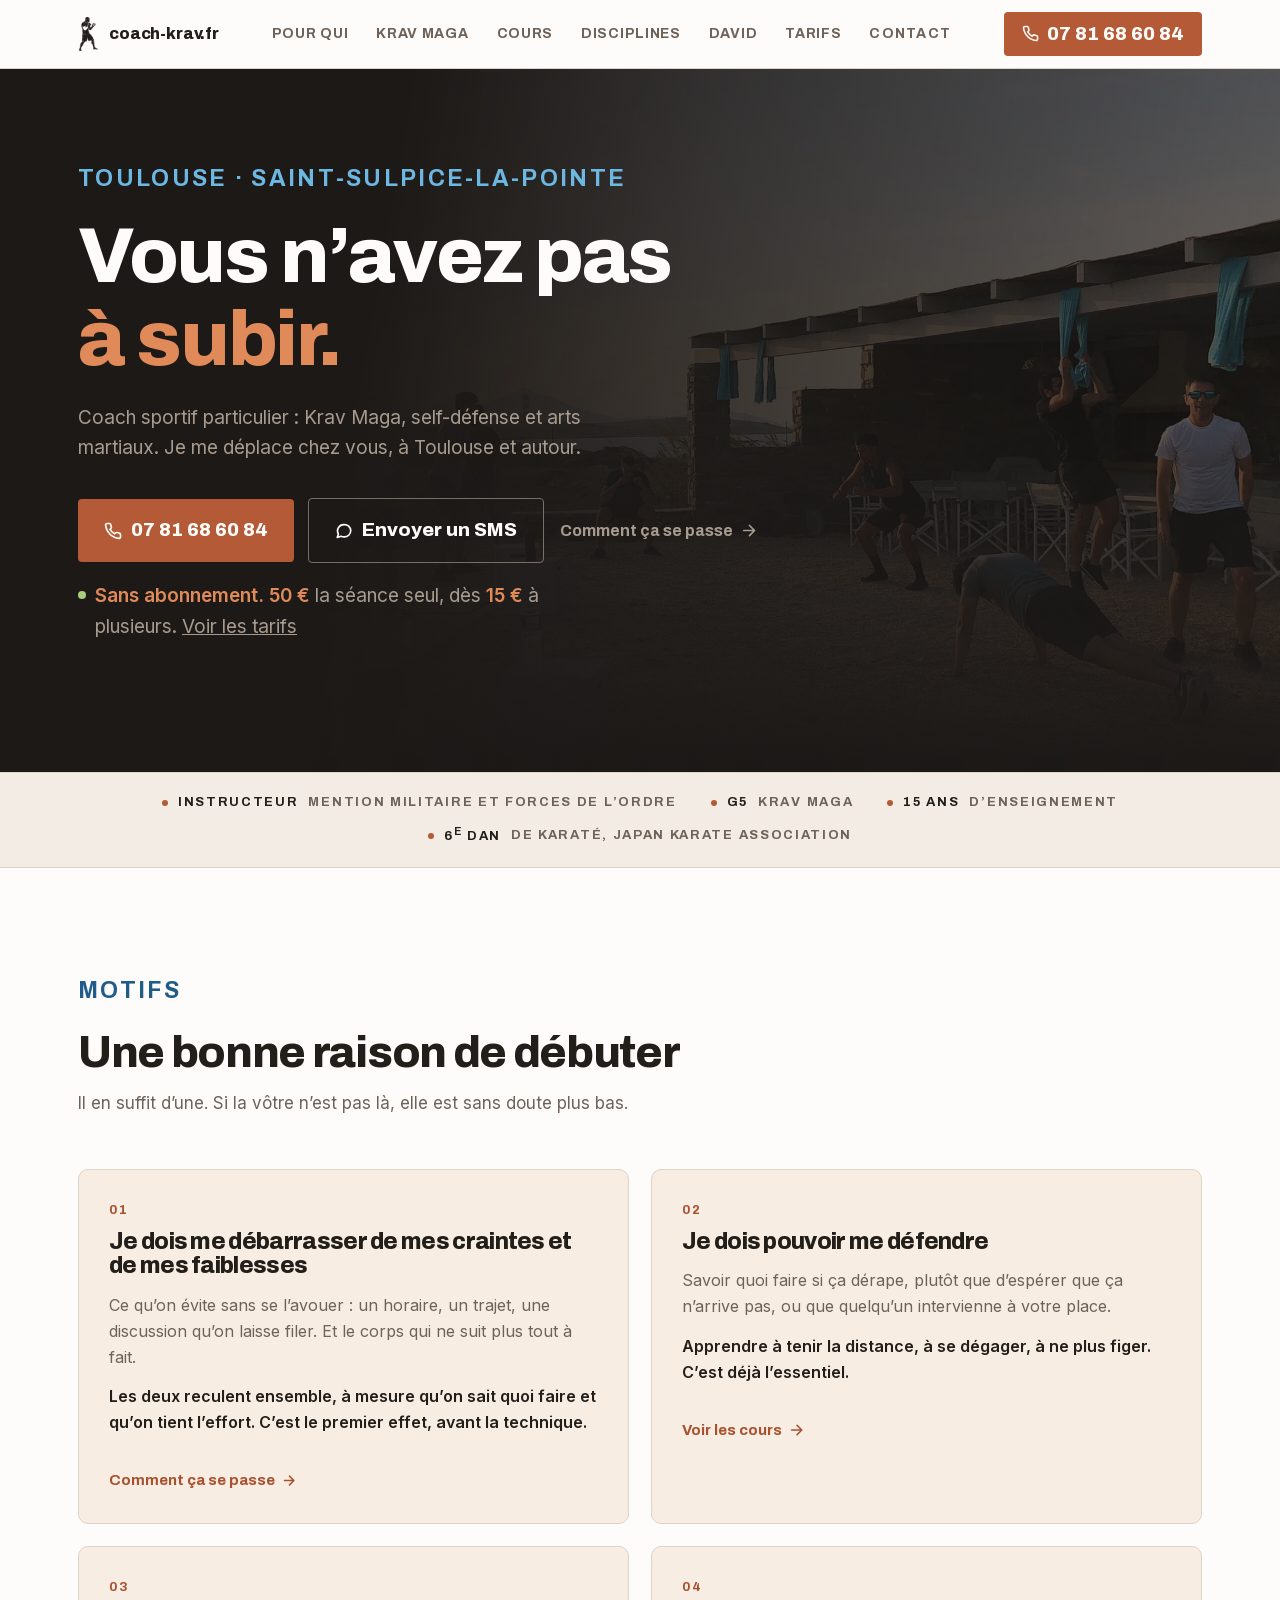
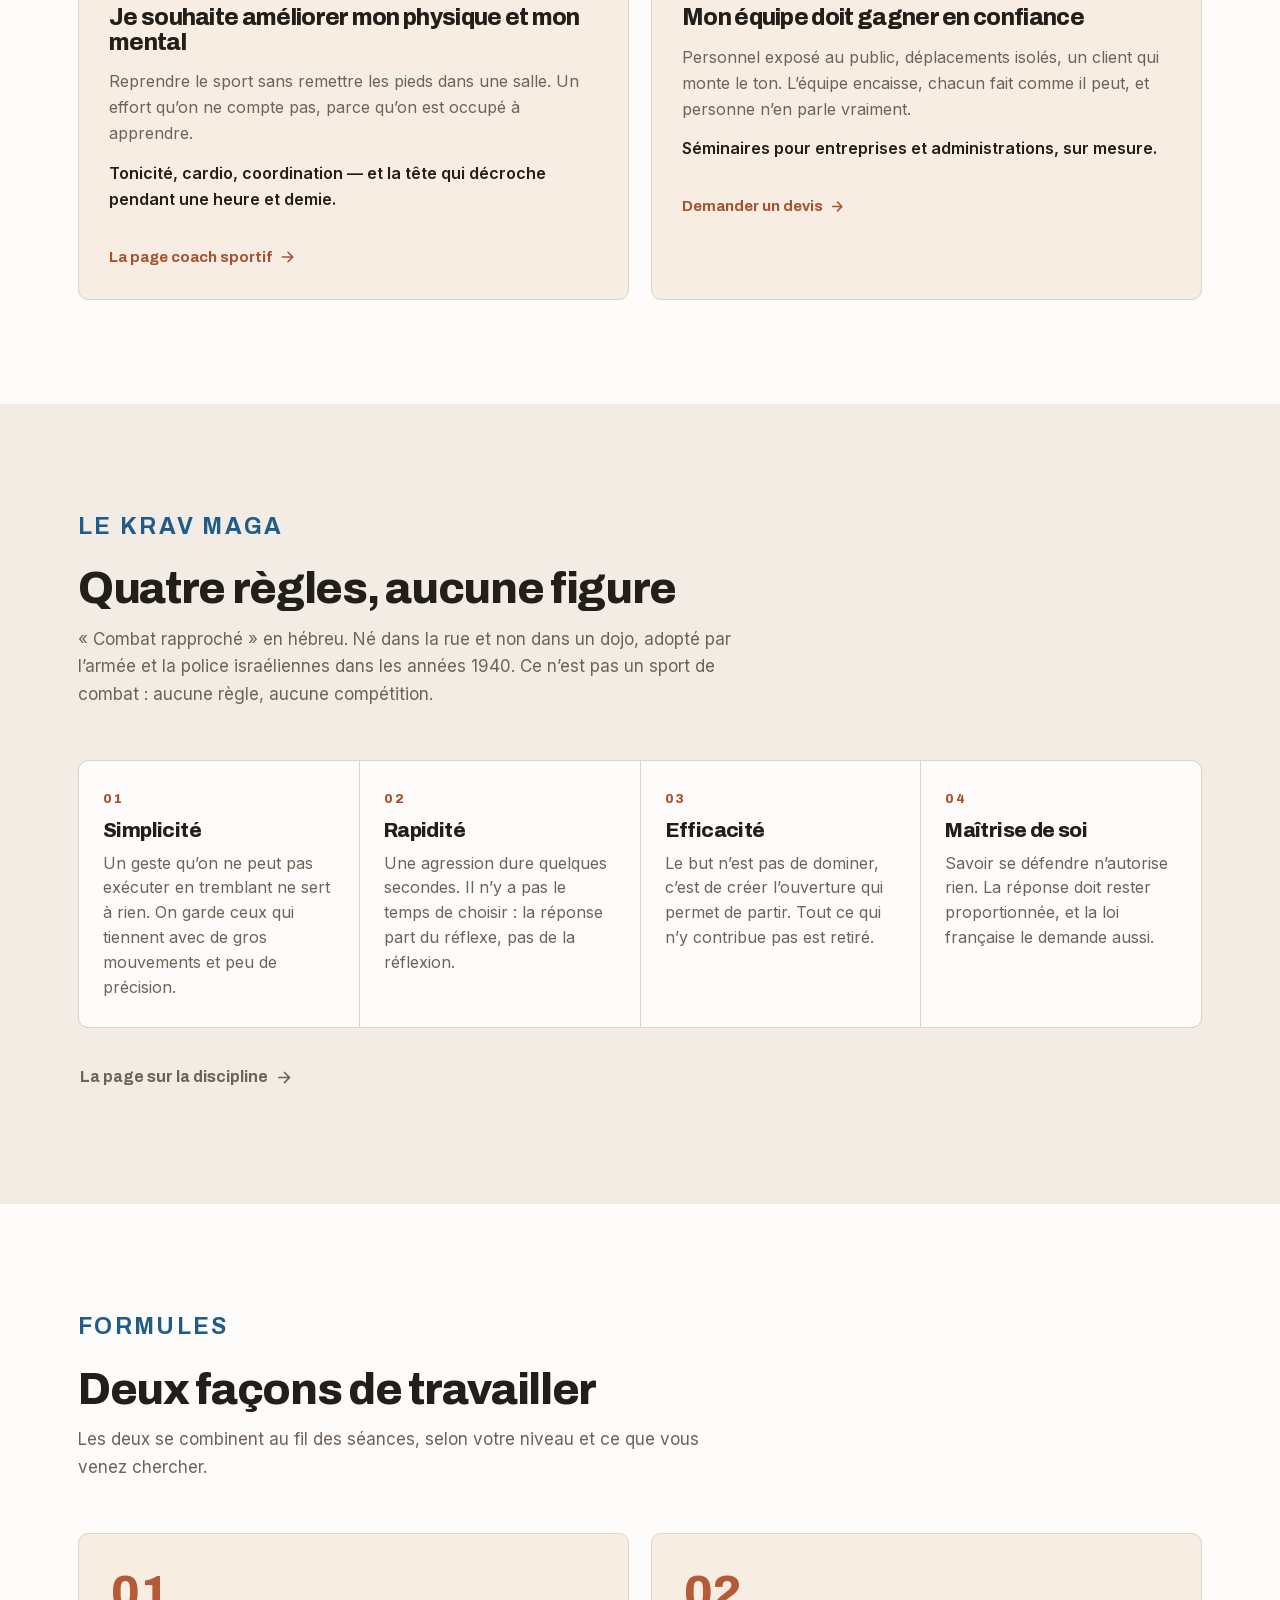
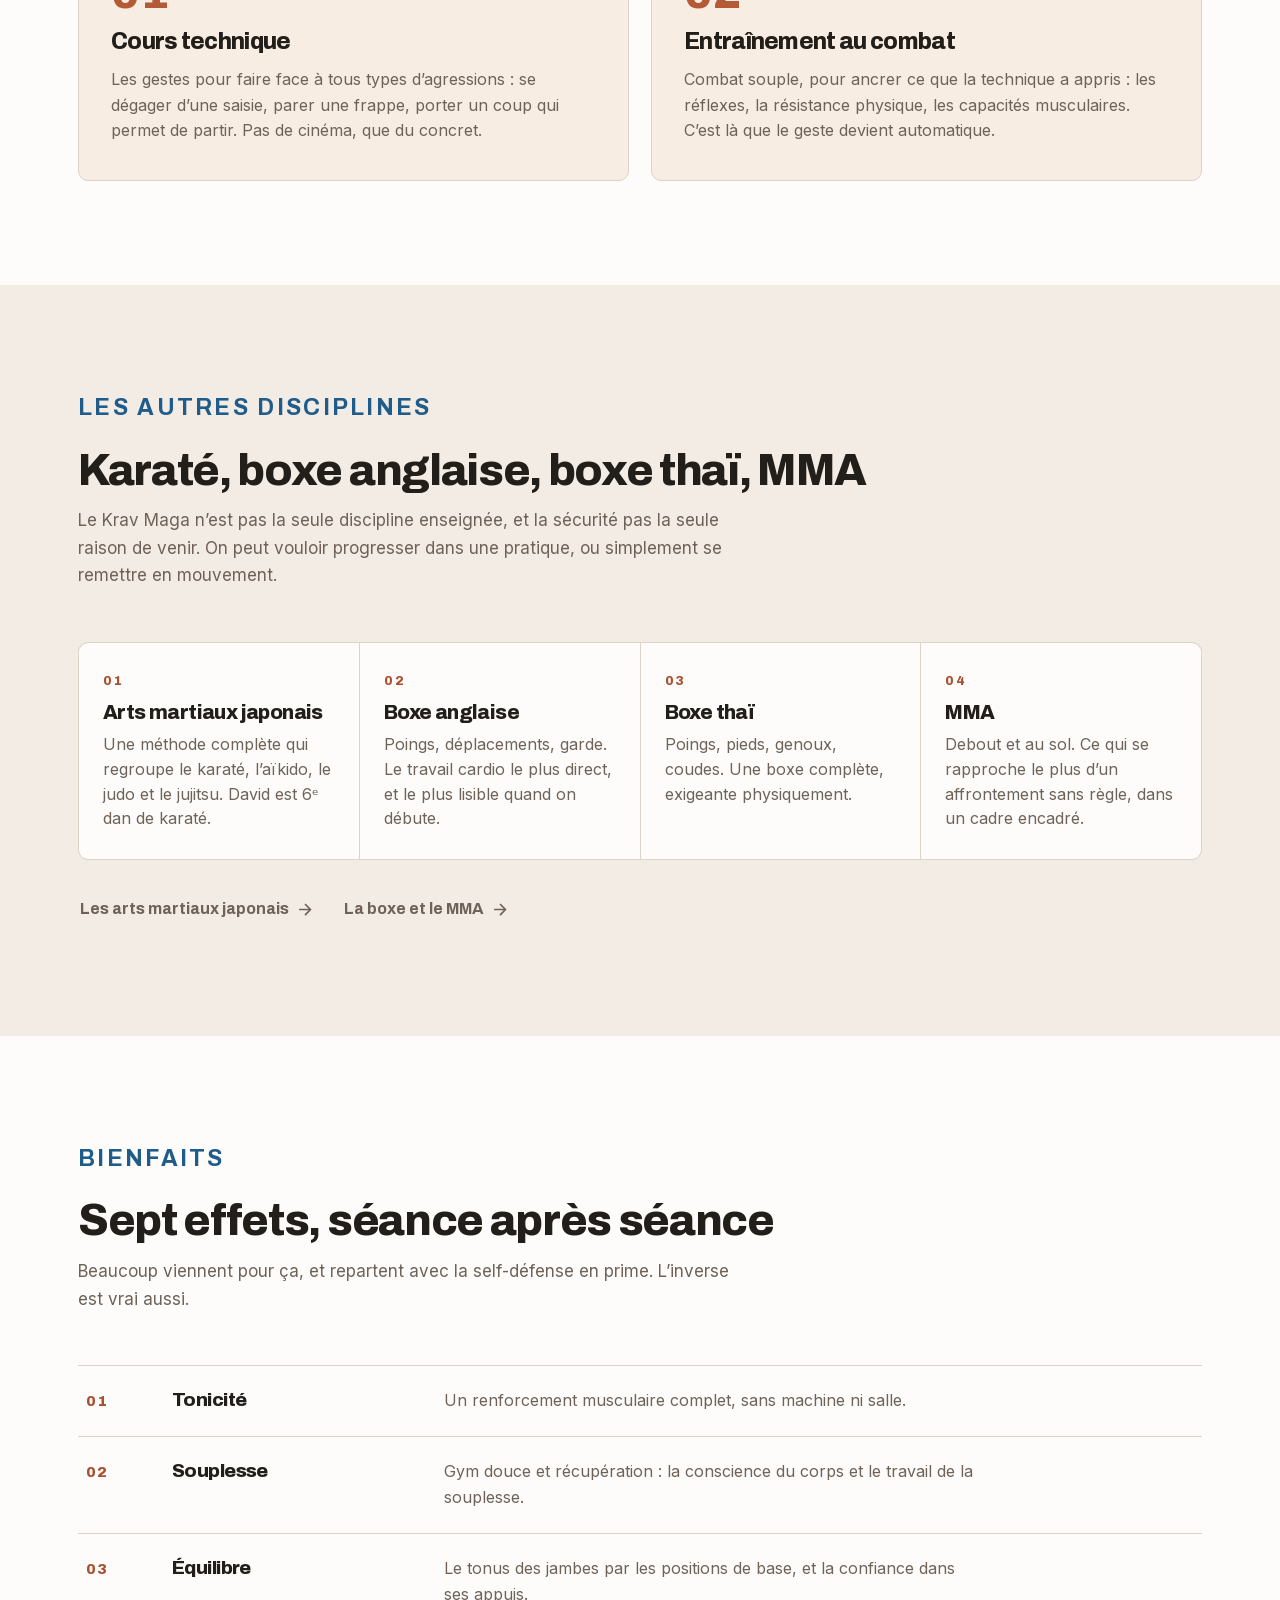
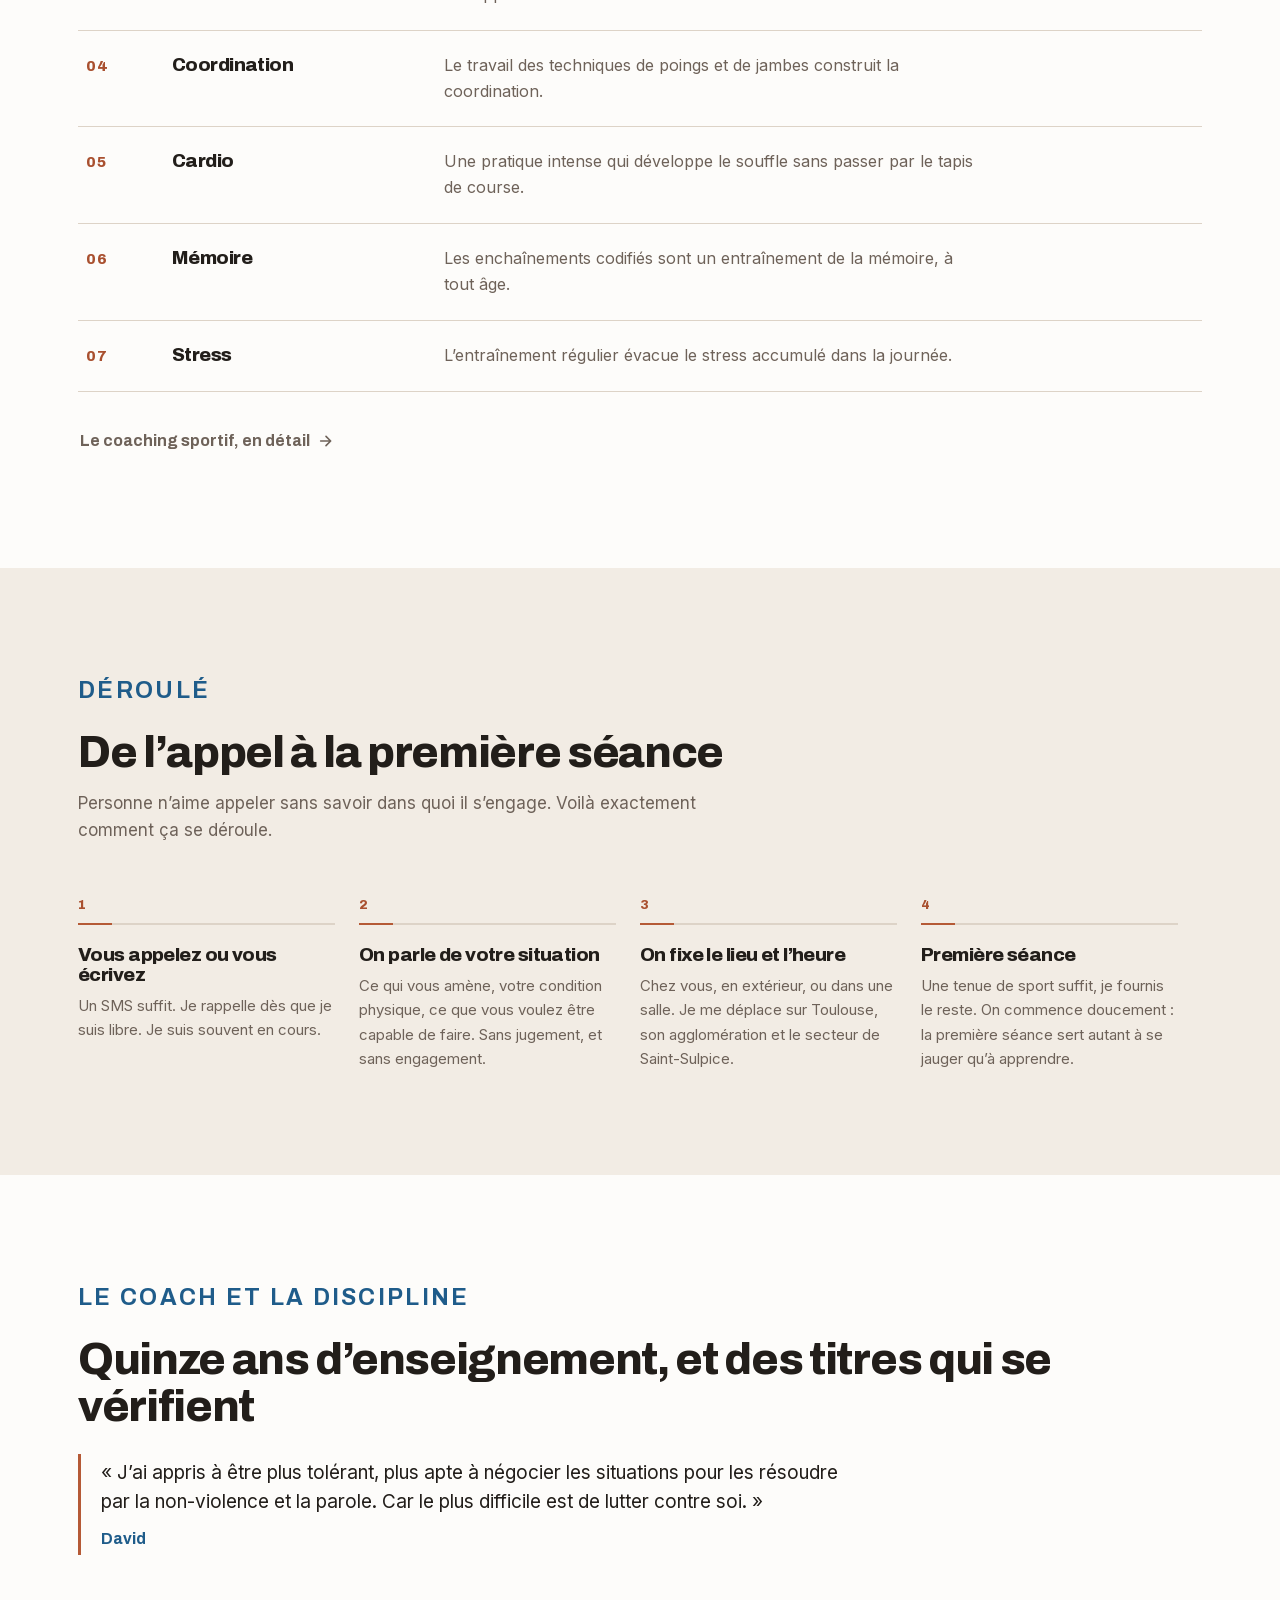
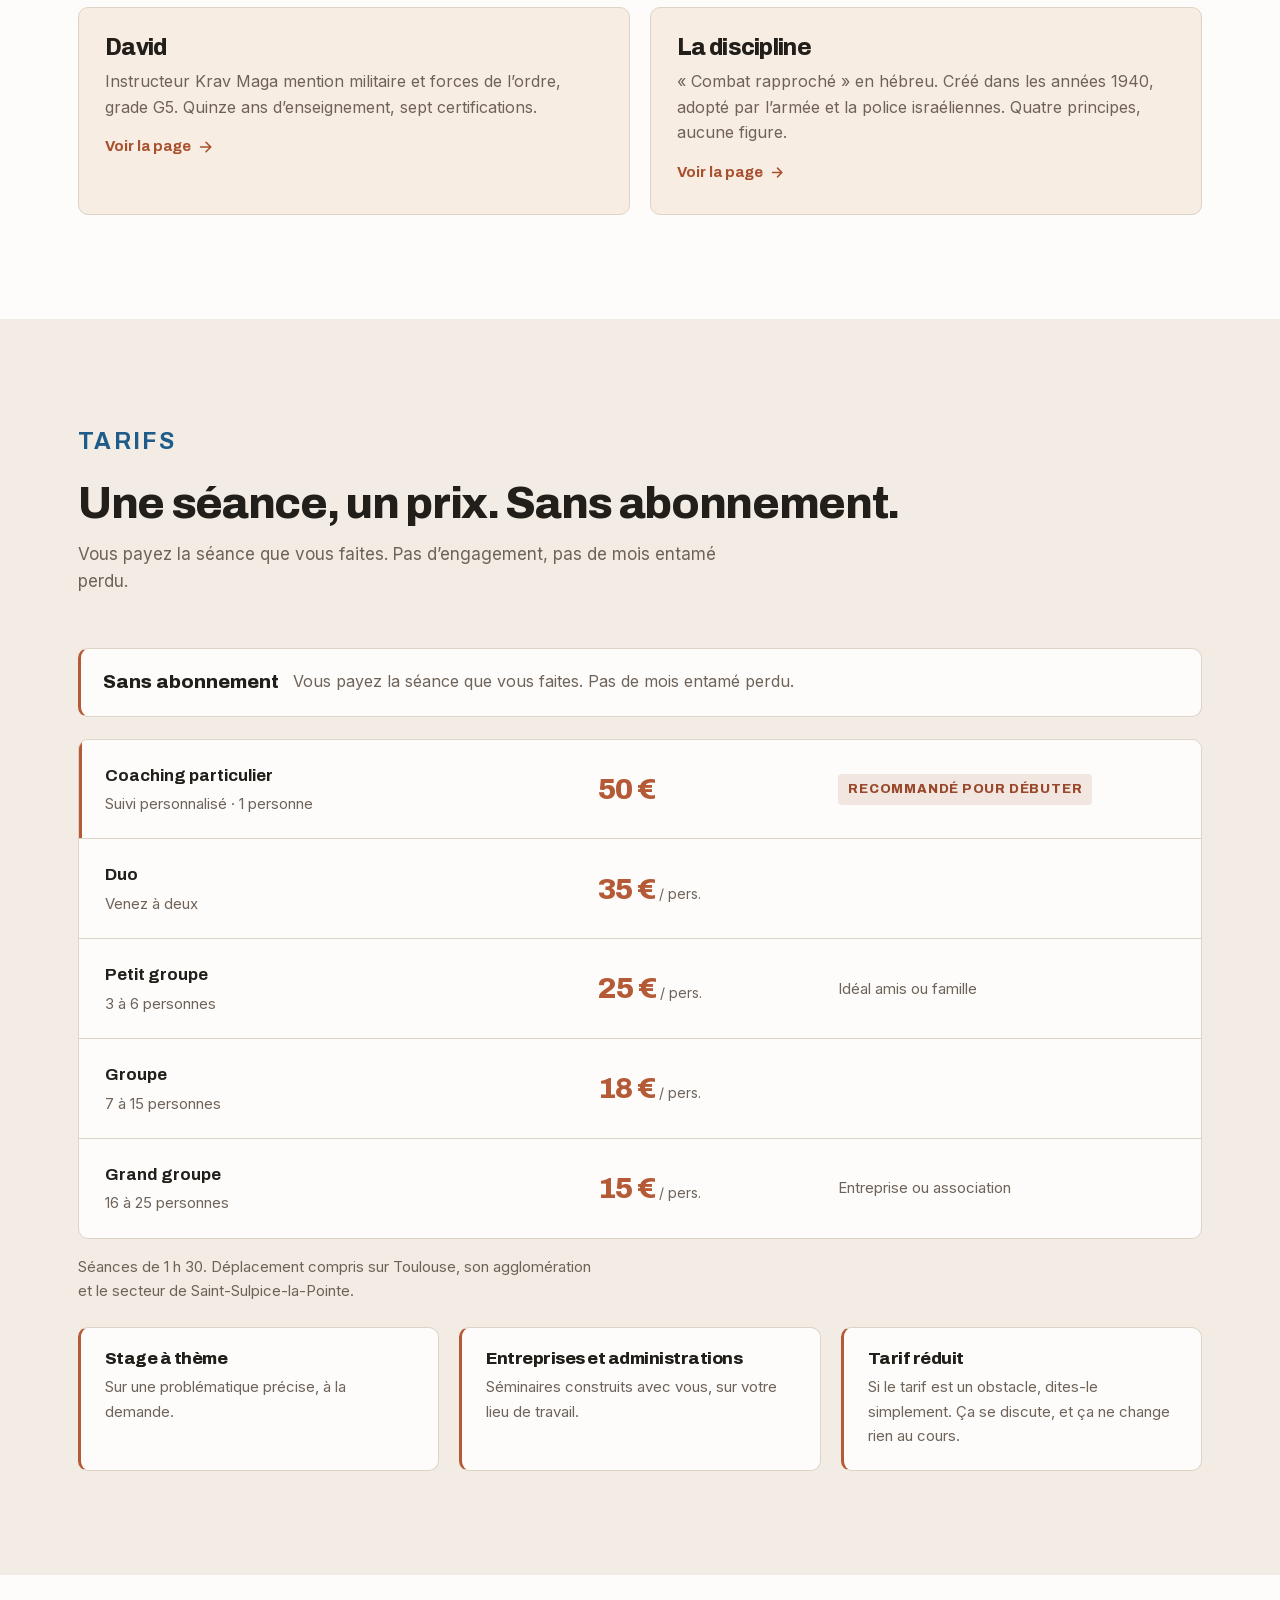
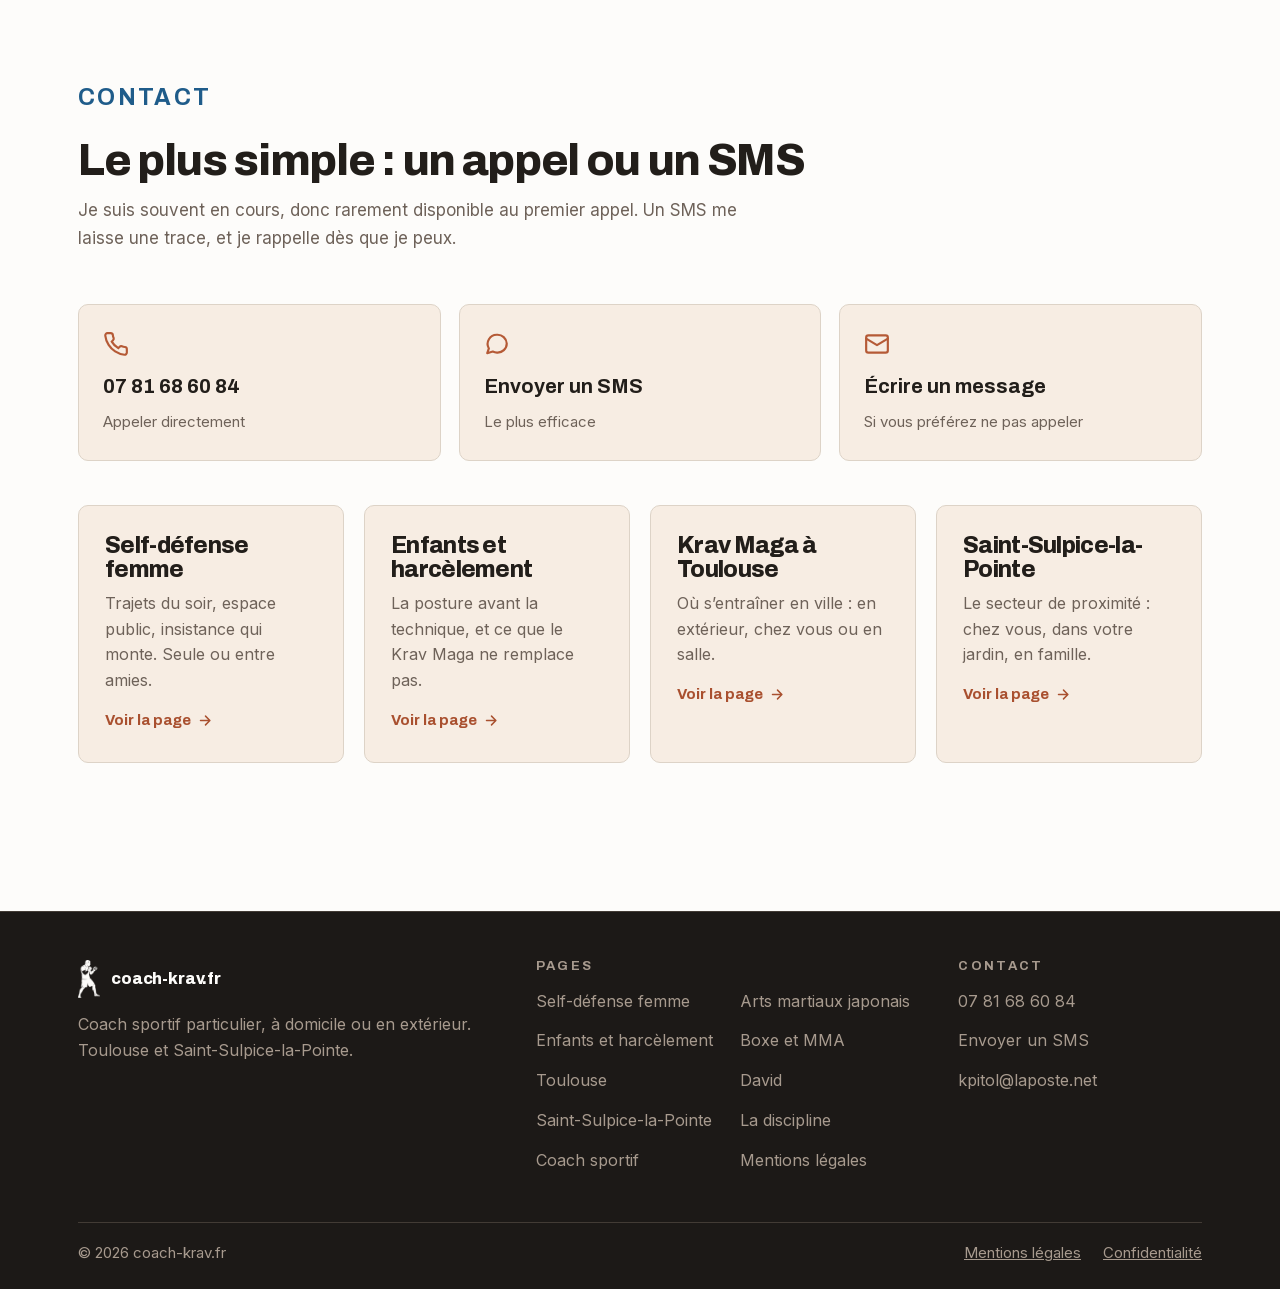
==== commit 5278699b: "feat(accueil): la discipline principale tenait en trois lignes, les autres en avaient une section Re" ====
--- a/index.html
+++ b/index.html
@@ -75,6 +75,7 @@
     </a>
     <nav class="nav" id="menu" aria-label="Navigation principale">
       <a href="#situations">Pour qui</a>
+      <a href="#krav-maga">Krav Maga</a>
       <a href="#formules">Cours</a>
       <a href="#disciplines">Disciplines</a>
       <a href="/le-coach/">David</a>
@@ -135,6 +136,7 @@
 
 <nav class="rail" aria-label="Sections de la page">
   <a href="#situations">Pour qui</a>
+  <a href="#krav-maga">Krav Maga</a>
   <a href="#formules">Cours</a>
   <a href="#disciplines">Disciplines</a>
   <a href="#bienfaits">Bienfaits</a>
@@ -180,7 +182,38 @@
   </div>
 </section>
 
-<section class="sec sec--pierre" id="formules">
+<section class="sec sec--pierre" id="krav-maga">
+  <div class="wrap">
+    <div class="head monte">
+      <p class="eyebrow">Le Krav Maga</p>
+      <h2>Quatre règles, aucune figure</h2>
+      <p class="lead">« Combat rapproché » en hébreu. Né dans la rue et non dans un dojo, adopté par l’armée et la police israéliennes dans les années 1940. Ce n’est pas un sport de combat : aucune règle, aucune compétition.</p>
+    </div>
+    <div class="princ monte">
+      <div>
+        <p class="n">01</p><h3>Simplicité</h3>
+        <p>Un geste qu’on ne peut pas exécuter en tremblant ne sert à rien. On garde ceux qui tiennent avec de gros mouvements et peu de précision.</p>
+      </div>
+      <div>
+        <p class="n">02</p><h3>Rapidité</h3>
+        <p>Une agression dure quelques secondes. Il n’y a pas le temps de choisir : la réponse part du réflexe, pas de la réflexion.</p>
+      </div>
+      <div>
+        <p class="n">03</p><h3>Efficacité</h3>
+        <p>Le but n’est pas de dominer, c’est de créer l’ouverture qui permet de partir. Tout ce qui n’y contribue pas est retiré.</p>
+      </div>
+      <div>
+        <p class="n">04</p><h3>Maîtrise de soi</h3>
+        <p>Savoir se défendre n’autorise rien. La réponse doit rester proportionnée, et la loi française le demande aussi.</p>
+      </div>
+    </div>
+    <div class="apres-grille">
+      <a class="lien-doux" href="/la-discipline/">La page sur la discipline<span aria-hidden="true"></span></a>
+    </div>
+  </div>
+</section>
+
+<section class="sec" id="formules">
   <div class="wrap">
     <div class="head monte">
       <p class="eyebrow">Formules</p>
@@ -202,10 +235,10 @@
   </div>
 </section>
 
-<section class="sec" id="disciplines">
-  <div class="wrap">
-    <div class="head monte">
-      <p class="eyebrow">Les disciplines</p>
+<section class="sec sec--pierre" id="disciplines">
+  <div class="wrap">
+    <div class="head monte">
+      <p class="eyebrow">Les autres disciplines</p>
       <h2>Karaté, boxe anglaise, boxe thaï, MMA</h2>
       <p class="lead">Le Krav Maga n’est pas la seule discipline enseignée, et la sécurité pas la seule raison de venir. On peut vouloir progresser dans une pratique, ou simplement se remettre en mouvement.</p>
     </div>
@@ -234,7 +267,7 @@
   </div>
 </section>
 
-<section class="sec sec--pierre" id="bienfaits">
+<section class="sec" id="bienfaits">
   <div class="wrap">
     <div class="head monte">
       <p class="eyebrow">Bienfaits</p>
@@ -259,7 +292,7 @@
   </div>
 </section>
 
-<section class="sec" id="deroule">
+<section class="sec sec--pierre" id="deroule">
   <div class="wrap">
     <div class="head monte">
       <p class="eyebrow">Déroulé</p>
@@ -291,7 +324,7 @@
   </div>
 </section>
 
-<section class="sec sec--pierre" id="fond">
+<section class="sec" id="fond">
   <div class="wrap">
     <div class="head monte">
       <p class="eyebrow">Le coach et la discipline</p>
@@ -313,7 +346,7 @@
   </div>
 </section>
 
-<section class="sec" id="tarifs">
+<section class="sec sec--pierre" id="tarifs">
   <div class="wrap">
     <div class="head monte">
       <p class="eyebrow">Tarifs</p>
--- a/assets/site.css
+++ b/assets/site.css
@@ -704,6 +704,20 @@
   .pied > div:nth-child(3){grid-column:2;grid-row:1}
   .pied > div:nth-child(2){grid-column:1 / -1;grid-row:2}
 }
+/* LE MENU BASCULE EN BURGER A 1100 px, ET NON A 760. Ses trois blocs — la
+   marque, la navigation, le bouton d'appel — reclament 997 px cote a cote.
+   Sous le seuil precedent, la navigation passait donc sur DEUX LIGNES et
+   debordait sur toute la plage 761-1050 px : tablette en paysage, petit
+   portable. Le defaut precedait l'entree « Krav Maga » du 2026-09-10, qui
+   n'a fait que l'elargir de 517 a 591 px.
+   Le bouton d'appel, lui, tient jusqu'a 760 : une fois la navigation repliee,
+   il ne reste que la marque, le burger et lui — 373 px. Il garde donc son
+   propre seuil, plus bas. */
+@media (max-width:1100px){
+  .nav{display:none}
+  .burger{display:flex}
+}
+
 @media (max-width:760px){
   body{font-size:16px}
   /* 224 px repris sur les huit respirations de la page. Les grilles en
@@ -712,9 +726,17 @@
      elles auraient fait casser le texte davantage. Mesuré, pas supposé. */
   .sec{padding:58px 0}
   .wrap{padding:0 20px}
-  .nav{display:none}
-  .burger{display:flex}
-  .tel-tete{display:none}
+  /* LE NUMERO RESTE DANS L'EN-TETE SUR TELEPHONE. Il en disparaissait, et la
+     barre du pouce ne prend le relais qu'une fois le bouton du heros sorti du
+     champ : en haut de page, l'appel n'etait joignable nulle part. Demande de
+     William le 2026-09-10. Il se compacte au lieu de partir — 19 px et 18 px
+     de marge interieure ne tiennent pas a cote de la marque et du burger. */
+  .tel-tete{font-size:16px;padding:8px 13px;gap:6px;flex-shrink:0}
+  .tel-tete svg{width:15px!important;height:15px!important}
+  .tete{gap:12px}
+  /* Sans cela le flex comprimait le burger de 44 a 32 px des que le numero
+     revenait a cote — sous le minimum tactile de WCAG 2.5.5. */
+  .burger{flex-shrink:0}
   .hero{padding:calc(var(--tete) + 54px) 0 74px}
   .hero p{margin-bottom:26px}
   .actes{flex-direction:column;align-items:stretch}
@@ -893,6 +915,13 @@
    « kpitol@laposte.net » fait 140 px pour 146 disponibles, il tient. Le seuil
    descend donc a 340 px, ou il ne tient plus — et ou la liste des pages, elle
    non plus, ne peut plus se scinder en deux. */
+/* Sous 375 px, la marque se reduit a son glyphe. Le numero passe avant le nom
+   du site : on est deja dessus, on ne cherche pas a savoir ou l'on est. Le
+   lien garde son aria-label, donc rien ne se perd pour un lecteur d'ecran. */
+@media (max-width:374px){
+  .marque span:not(.marque-glyphe){display:none}
+}
+
 @media (max-width:340px){
   .pied{grid-template-columns:1fr}
   .pied > div:nth-child(1),.pied > div:nth-child(2),.pied > div:nth-child(3){grid-column:1;grid-row:auto}
--- a/assets/site.css
+++ b/assets/site.css
@@ -704,6 +704,20 @@
   .pied > div:nth-child(3){grid-column:2;grid-row:1}
   .pied > div:nth-child(2){grid-column:1 / -1;grid-row:2}
 }
+/* LE MENU BASCULE EN BURGER A 1100 px, ET NON A 760. Ses trois blocs — la
+   marque, la navigation, le bouton d'appel — reclament 997 px cote a cote.
+   Sous le seuil precedent, la navigation passait donc sur DEUX LIGNES et
+   debordait sur toute la plage 761-1050 px : tablette en paysage, petit
+   portable. Le defaut precedait l'entree « Krav Maga » du 2026-09-10, qui
+   n'a fait que l'elargir de 517 a 591 px.
+   Le bouton d'appel, lui, tient jusqu'a 760 : une fois la navigation repliee,
+   il ne reste que la marque, le burger et lui — 373 px. Il garde donc son
+   propre seuil, plus bas. */
+@media (max-width:1100px){
+  .nav{display:none}
+  .burger{display:flex}
+}
+
 @media (max-width:760px){
   body{font-size:16px}
   /* 224 px repris sur les huit respirations de la page. Les grilles en
@@ -712,9 +726,17 @@
      elles auraient fait casser le texte davantage. Mesuré, pas supposé. */
   .sec{padding:58px 0}
   .wrap{padding:0 20px}
-  .nav{display:none}
-  .burger{display:flex}
-  .tel-tete{display:none}
+  /* LE NUMERO RESTE DANS L'EN-TETE SUR TELEPHONE. Il en disparaissait, et la
+     barre du pouce ne prend le relais qu'une fois le bouton du heros sorti du
+     champ : en haut de page, l'appel n'etait joignable nulle part. Demande de
+     William le 2026-09-10. Il se compacte au lieu de partir — 19 px et 18 px
+     de marge interieure ne tiennent pas a cote de la marque et du burger. */
+  .tel-tete{font-size:16px;padding:8px 13px;gap:6px;flex-shrink:0}
+  .tel-tete svg{width:15px!important;height:15px!important}
+  .tete{gap:12px}
+  /* Sans cela le flex comprimait le burger de 44 a 32 px des que le numero
+     revenait a cote — sous le minimum tactile de WCAG 2.5.5. */
+  .burger{flex-shrink:0}
   .hero{padding:calc(var(--tete) + 54px) 0 74px}
   .hero p{margin-bottom:26px}
   .actes{flex-direction:column;align-items:stretch}
@@ -893,6 +915,13 @@
    « kpitol@laposte.net » fait 140 px pour 146 disponibles, il tient. Le seuil
    descend donc a 340 px, ou il ne tient plus — et ou la liste des pages, elle
    non plus, ne peut plus se scinder en deux. */
+/* Sous 375 px, la marque se reduit a son glyphe. Le numero passe avant le nom
+   du site : on est deja dessus, on ne cherche pas a savoir ou l'on est. Le
+   lien garde son aria-label, donc rien ne se perd pour un lecteur d'ecran. */
+@media (max-width:374px){
+  .marque span:not(.marque-glyphe){display:none}
+}
+
 @media (max-width:340px){
   .pied{grid-template-columns:1fr}
   .pied > div:nth-child(1),.pied > div:nth-child(2),.pied > div:nth-child(3){grid-column:1;grid-row:auto}
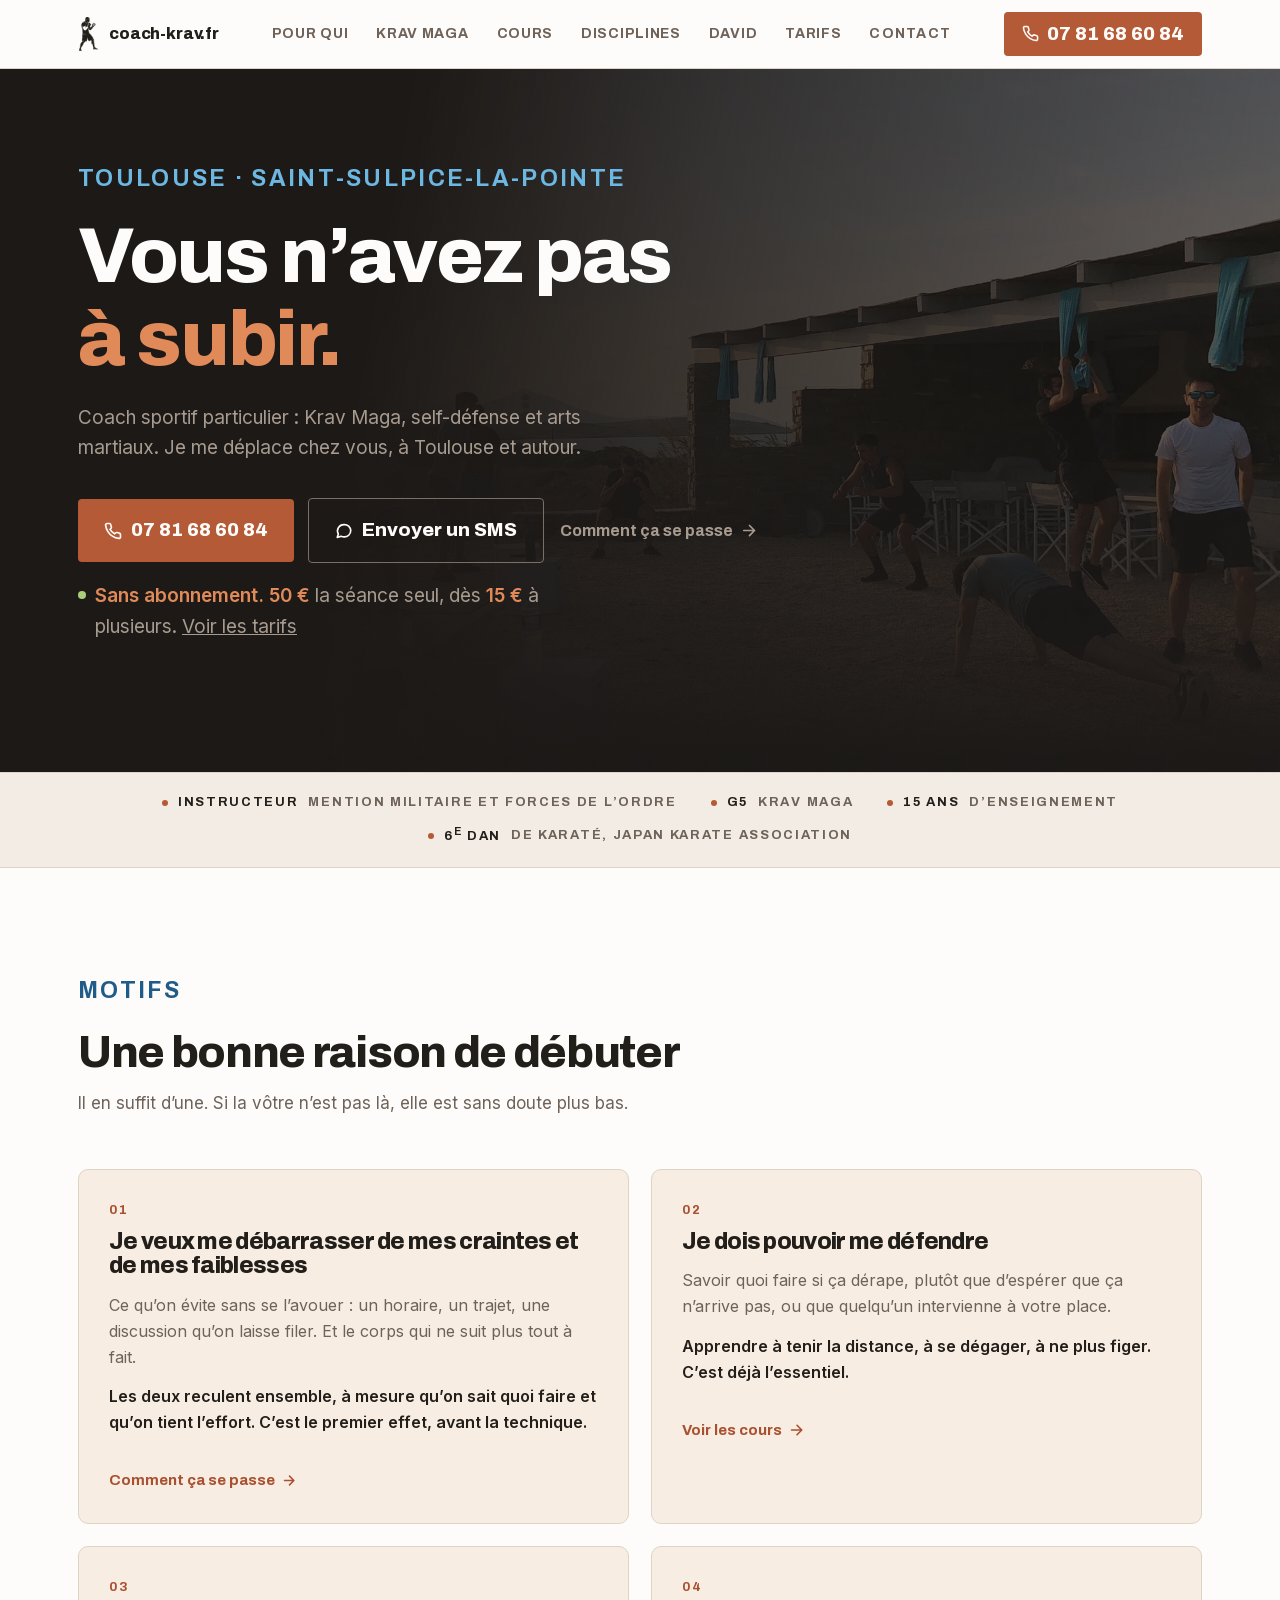
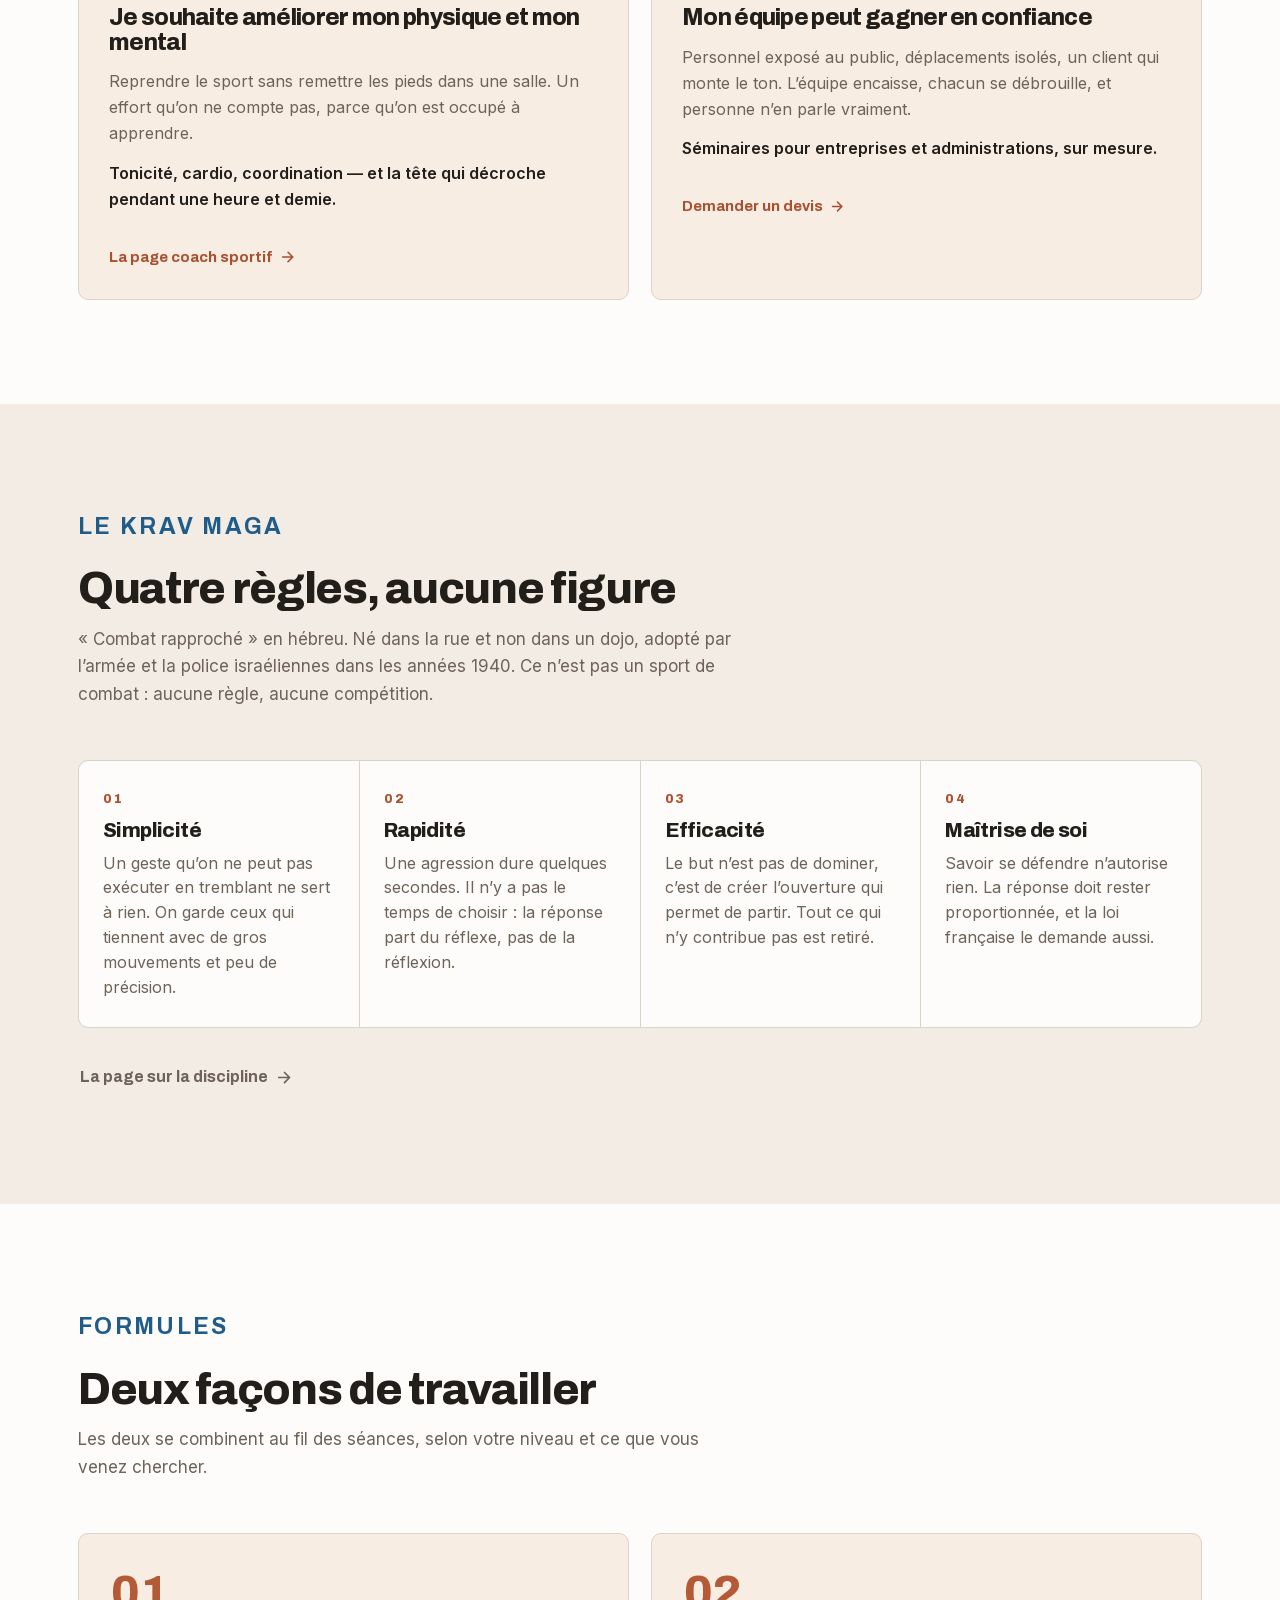
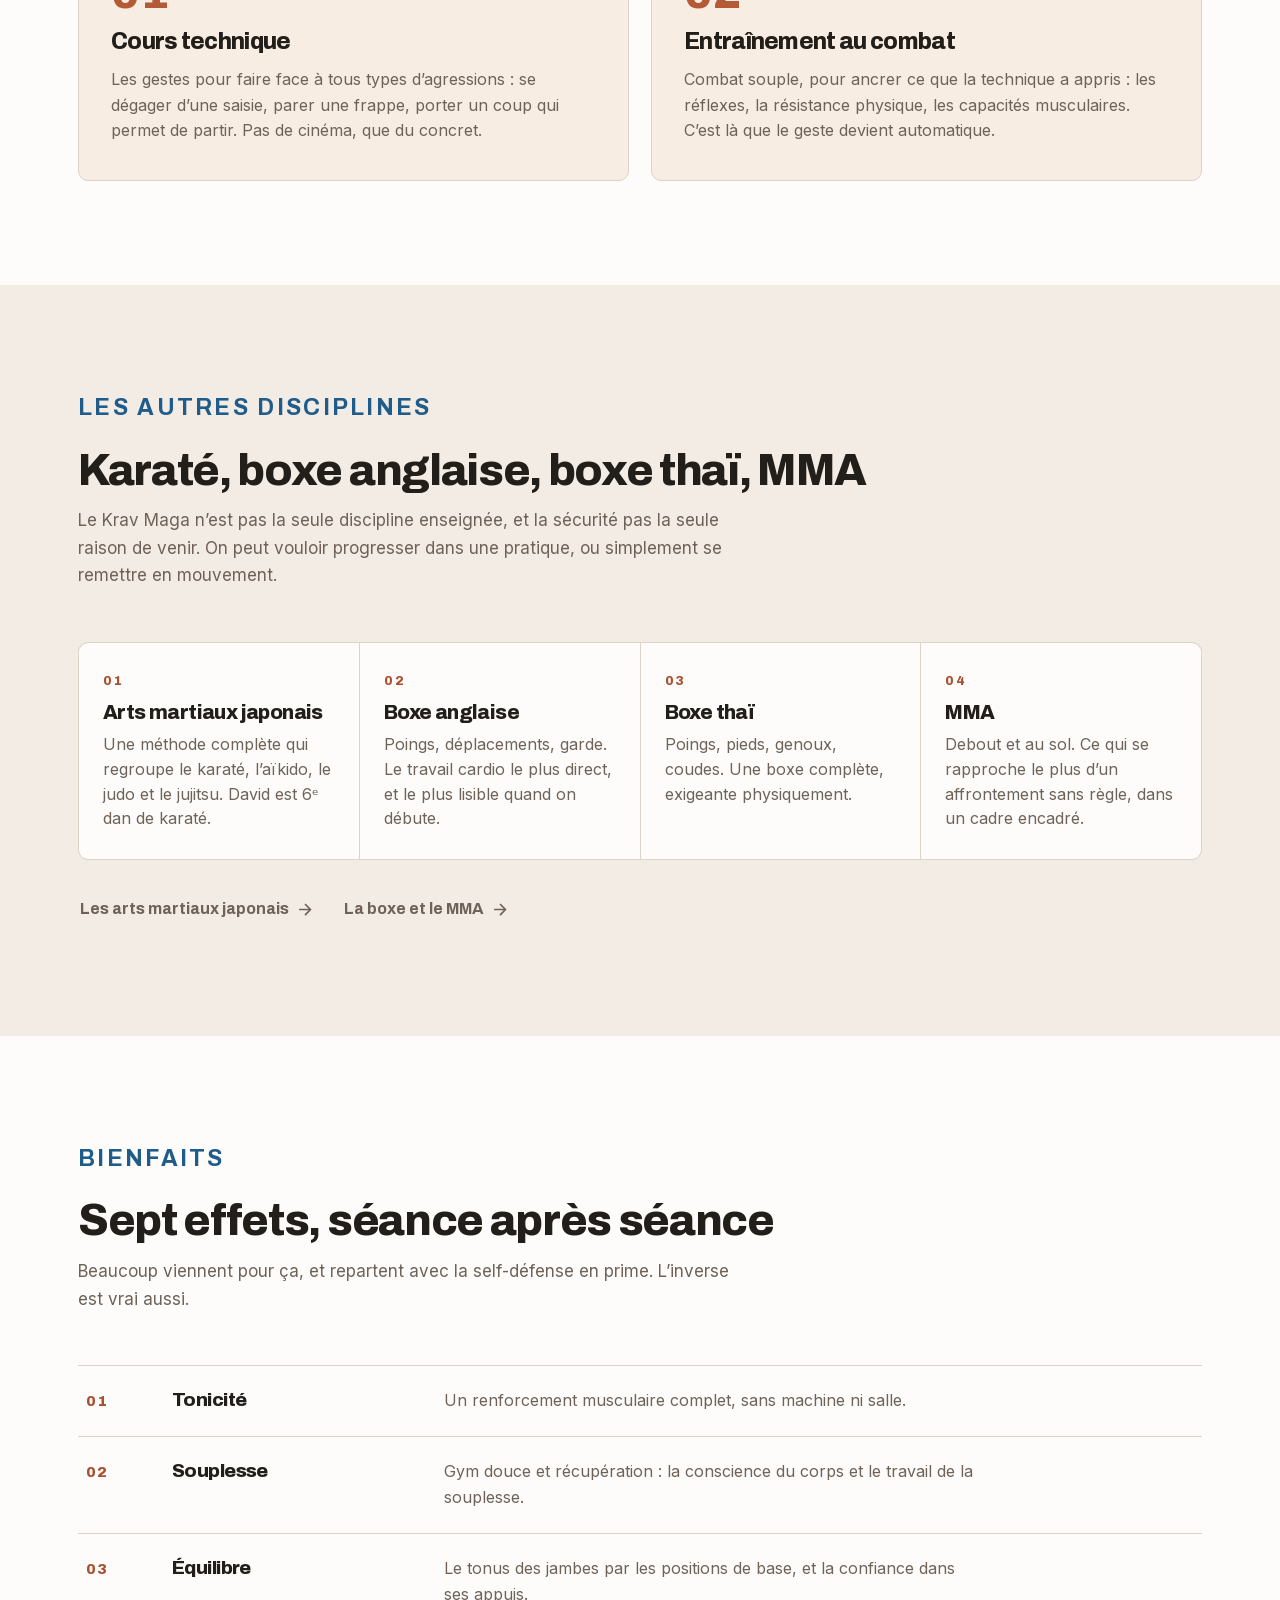
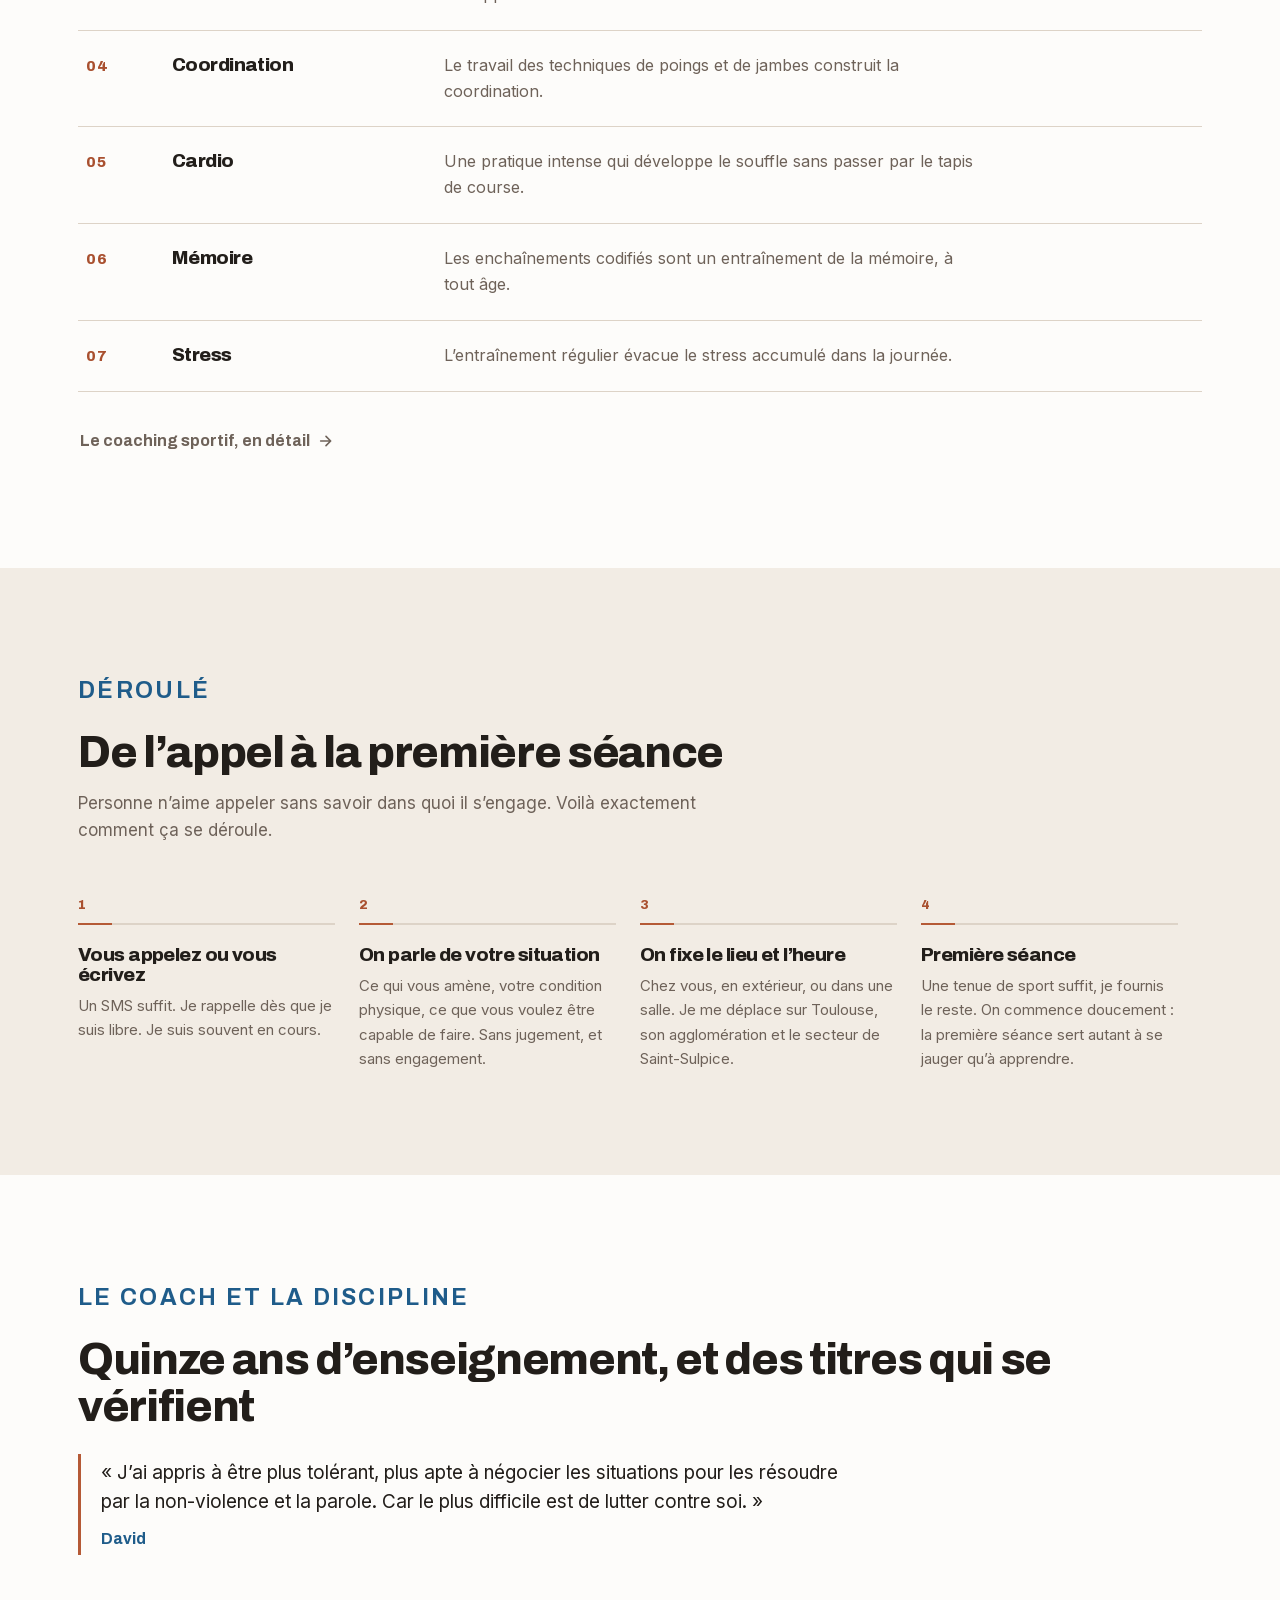
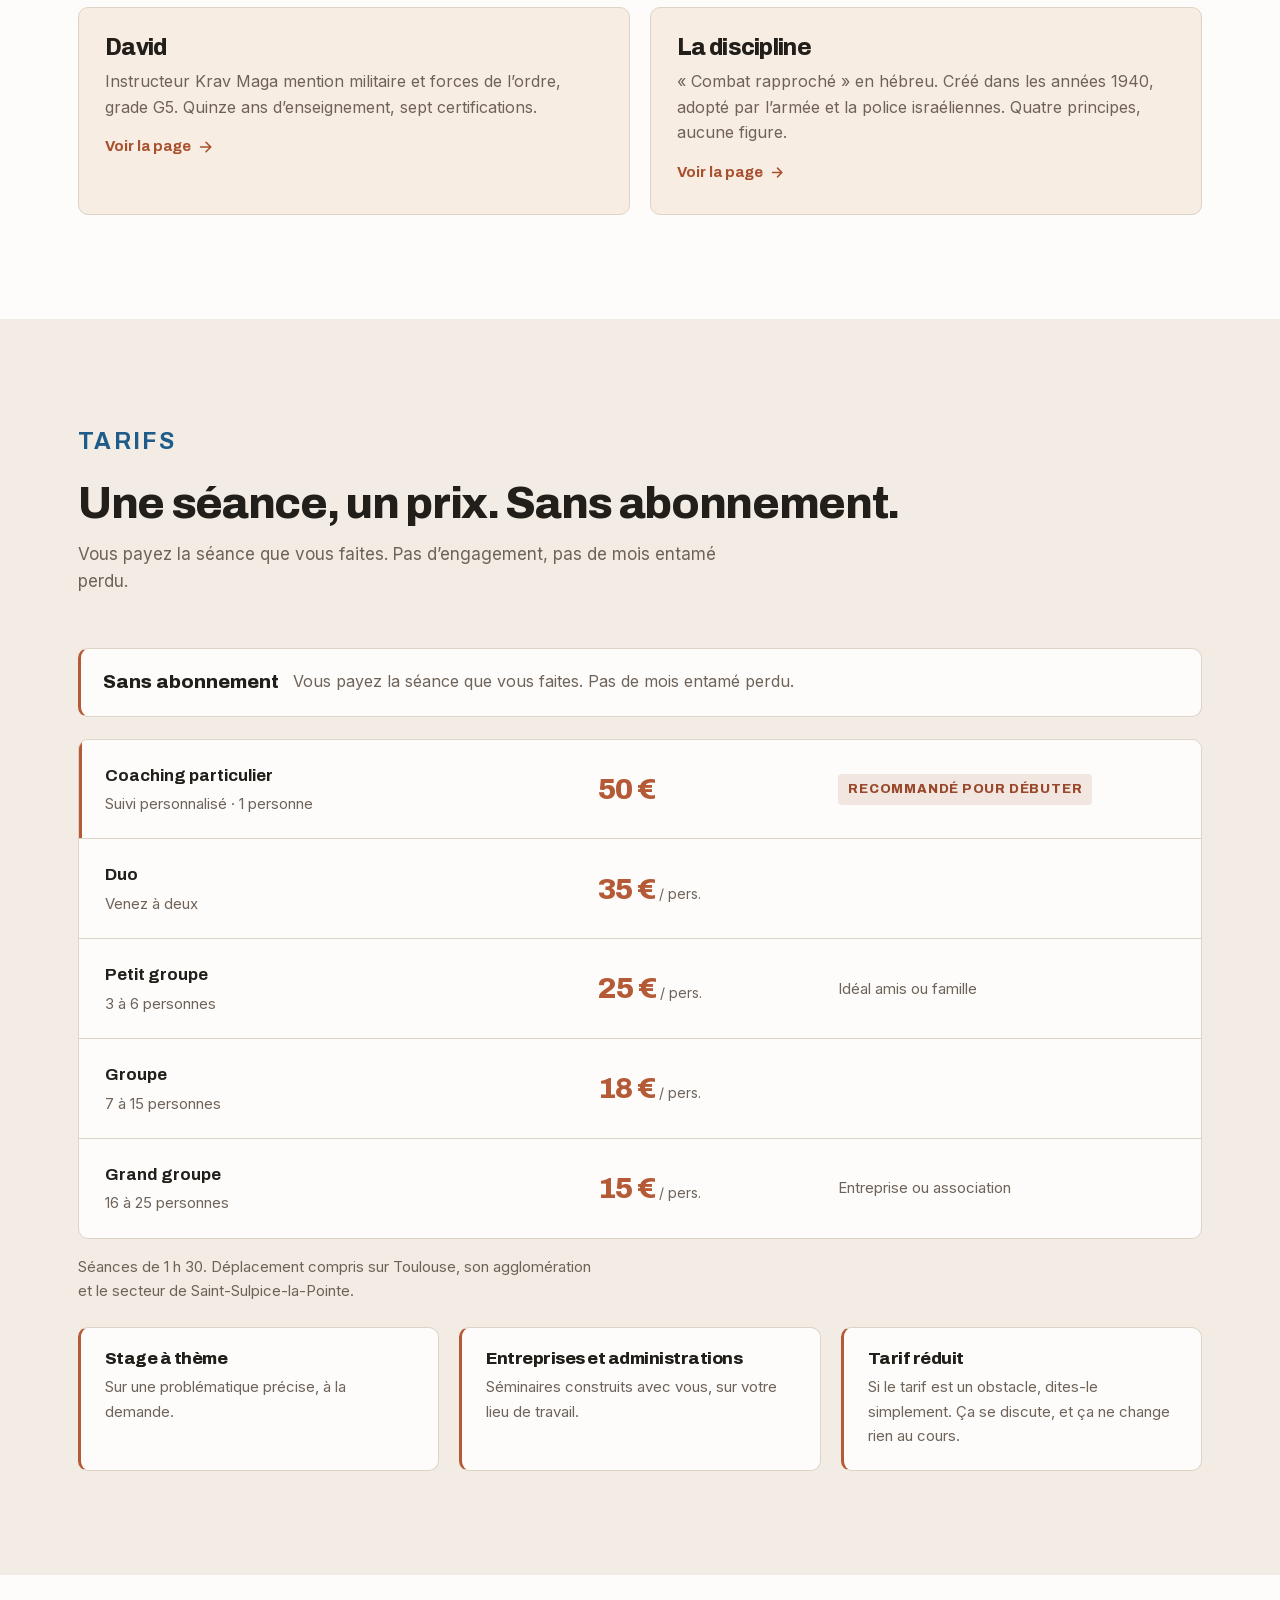
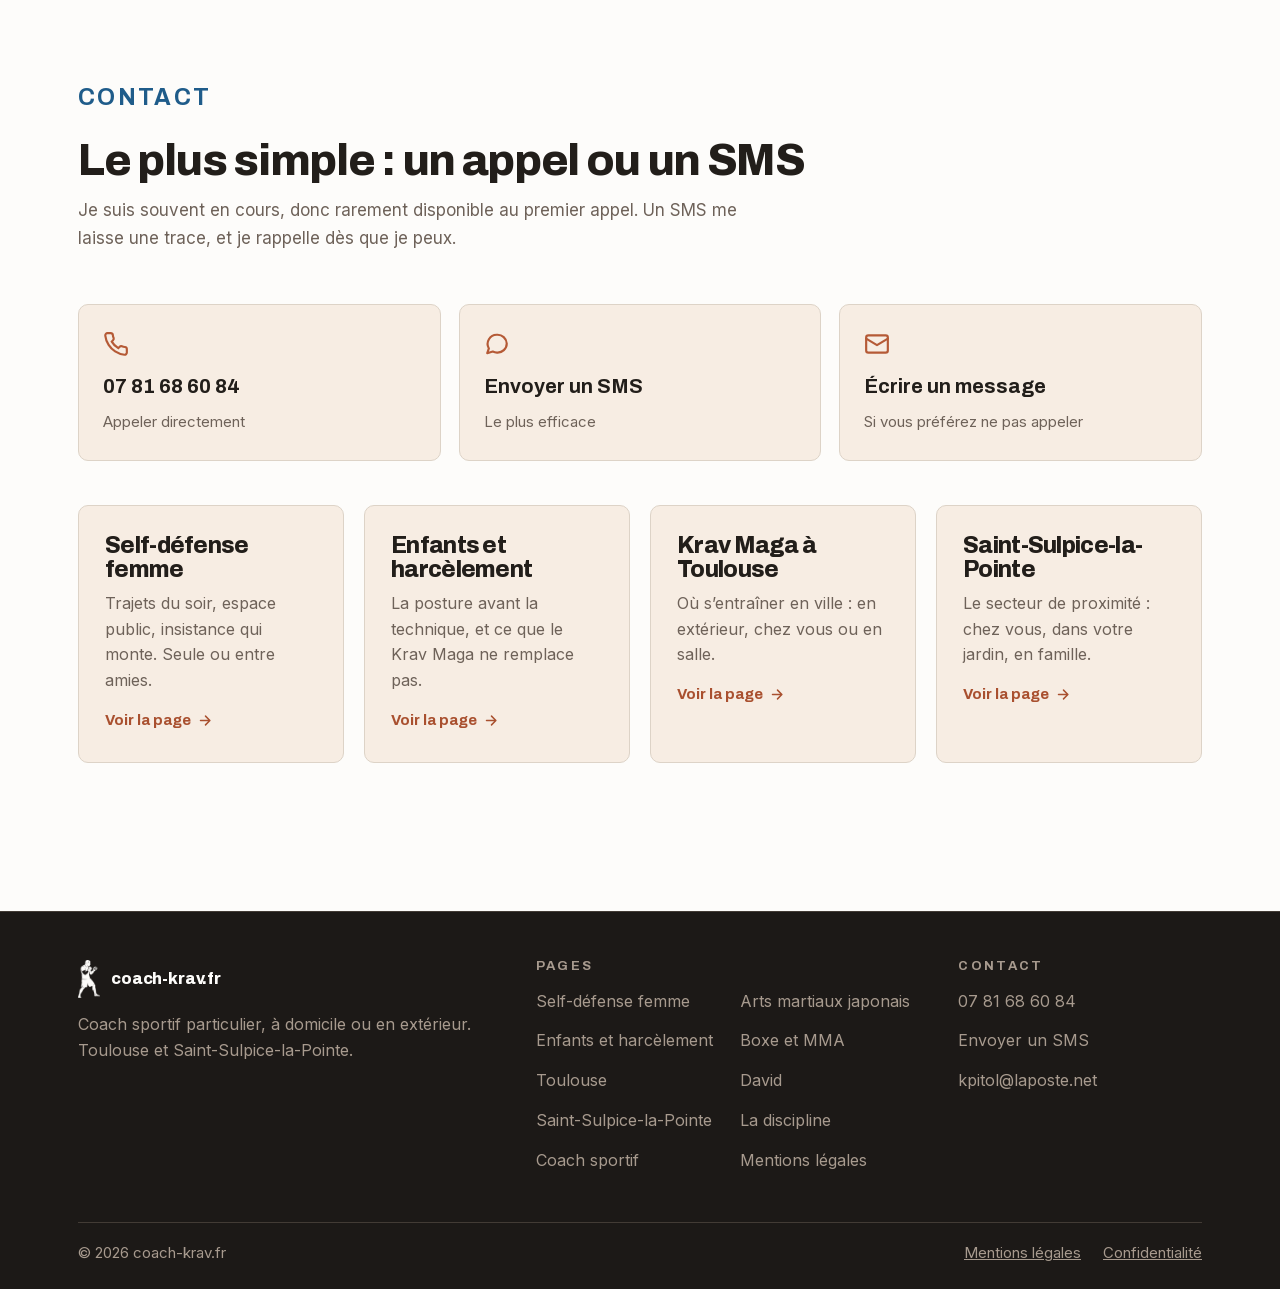
==== commit cf266b31: "fix(accueil): deux motifs imposaient une obligation la ou il faut une volonte Correction de William," ====
--- a/index.html
+++ b/index.html
@@ -155,7 +155,7 @@
     </div>
     <div class="motifs">
       <details class="sit monte" open>
-        <summary><h3><span class="sit-n">01</span>Je dois me débarrasser de mes craintes et de mes faiblesses</h3></summary>
+        <summary><h3><span class="sit-n">01</span>Je veux me débarrasser de mes craintes et de mes faiblesses</h3></summary>
         <p>Ce qu’on évite sans se l’avouer : un horaire, un trajet, une discussion qu’on laisse filer. Et le corps qui ne suit plus tout à fait.</p>
         <p class="rep">Les deux reculent ensemble, à mesure qu’on sait quoi faire et qu’on tient l’effort. C’est le premier effet, avant la technique.</p>
         <a class="go" href="#deroule">Comment ça se passe</a>
@@ -173,8 +173,8 @@
         <a class="go" href="/coach-sportif/">La page coach sportif</a>
       </details>
       <details class="sit monte" open>
-        <summary><h3><span class="sit-n">04</span>Mon équipe doit gagner en confiance</h3></summary>
-        <p>Personnel exposé au public, déplacements isolés, un client qui monte le ton. L’équipe encaisse, chacun fait comme il peut, et personne n’en parle vraiment.</p>
+        <summary><h3><span class="sit-n">04</span>Mon équipe peut gagner en confiance</h3></summary>
+        <p>Personnel exposé au public, déplacements isolés, un client qui monte le ton. L’équipe encaisse, chacun se débrouille, et personne n’en parle vraiment.</p>
         <p class="rep">Séminaires pour entreprises et administrations, sur mesure.</p>
         <a class="go" href="#contact">Demander un devis</a>
       </details>
